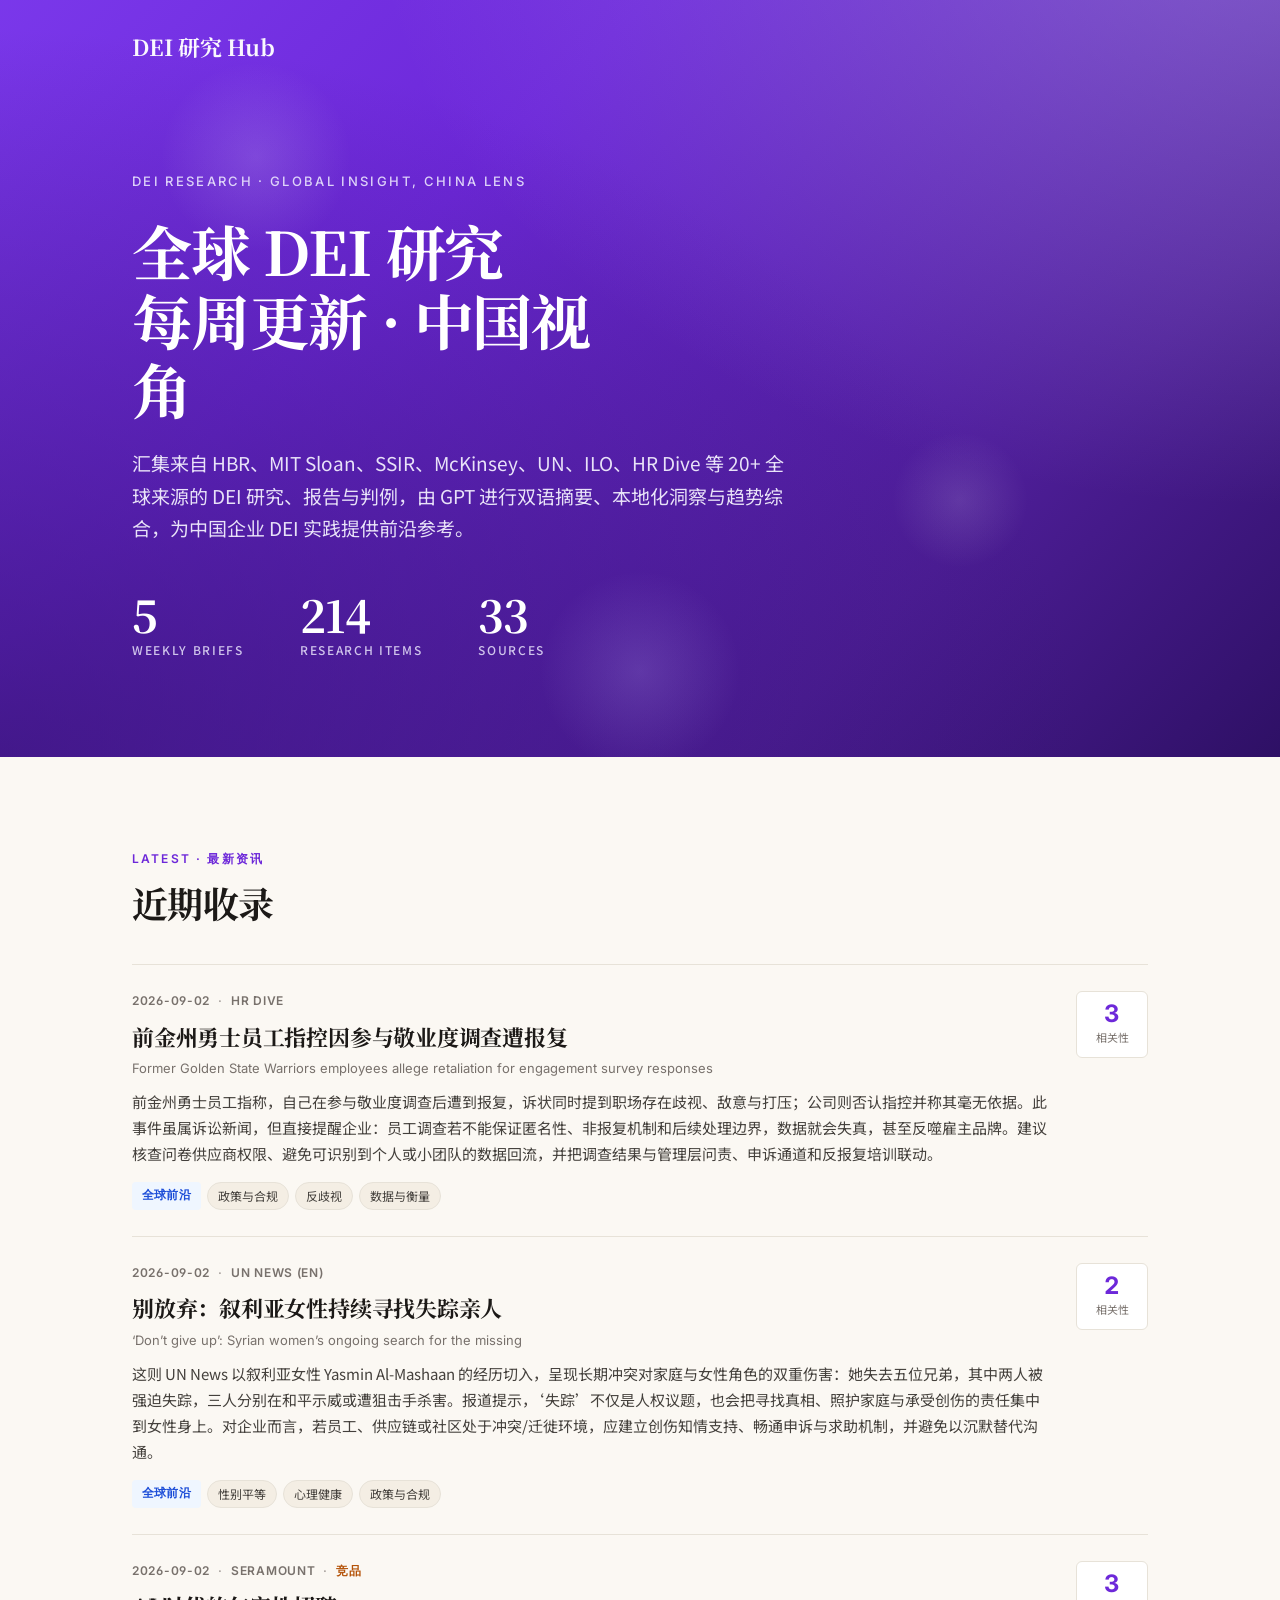
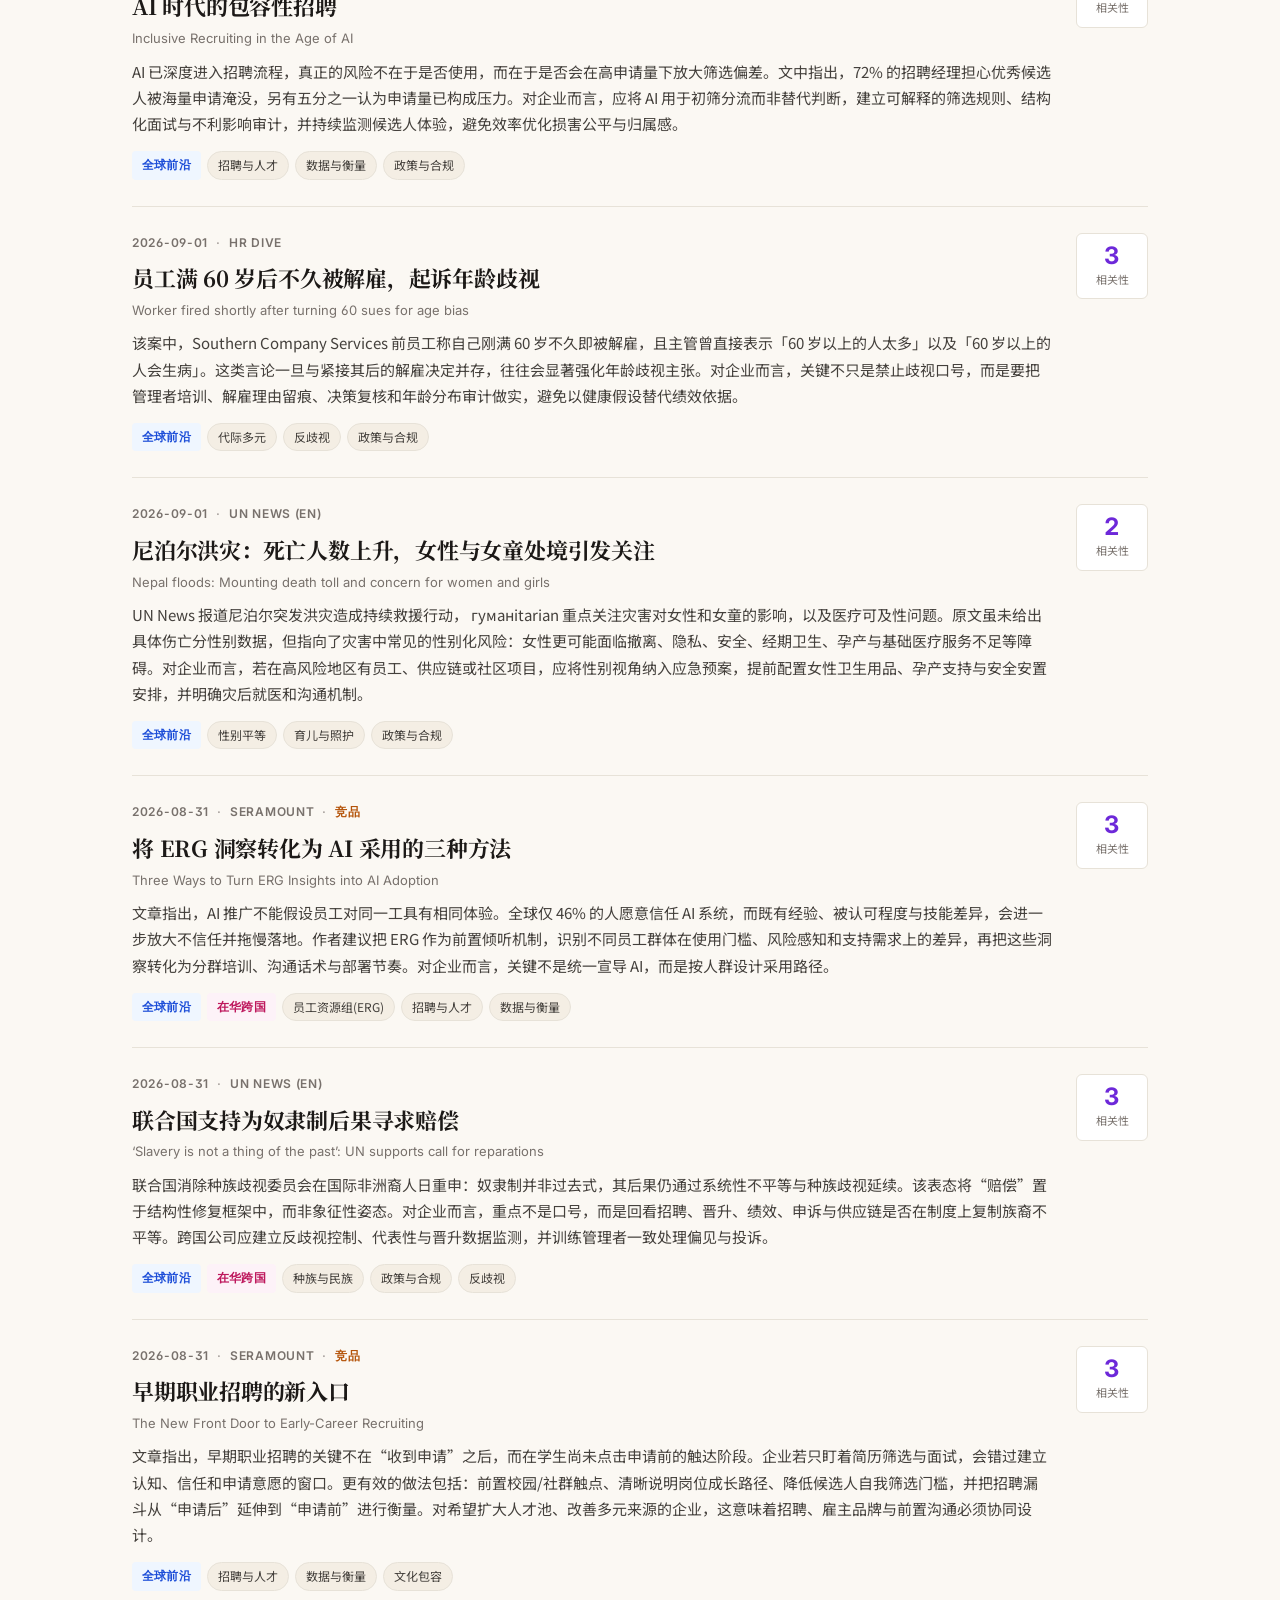
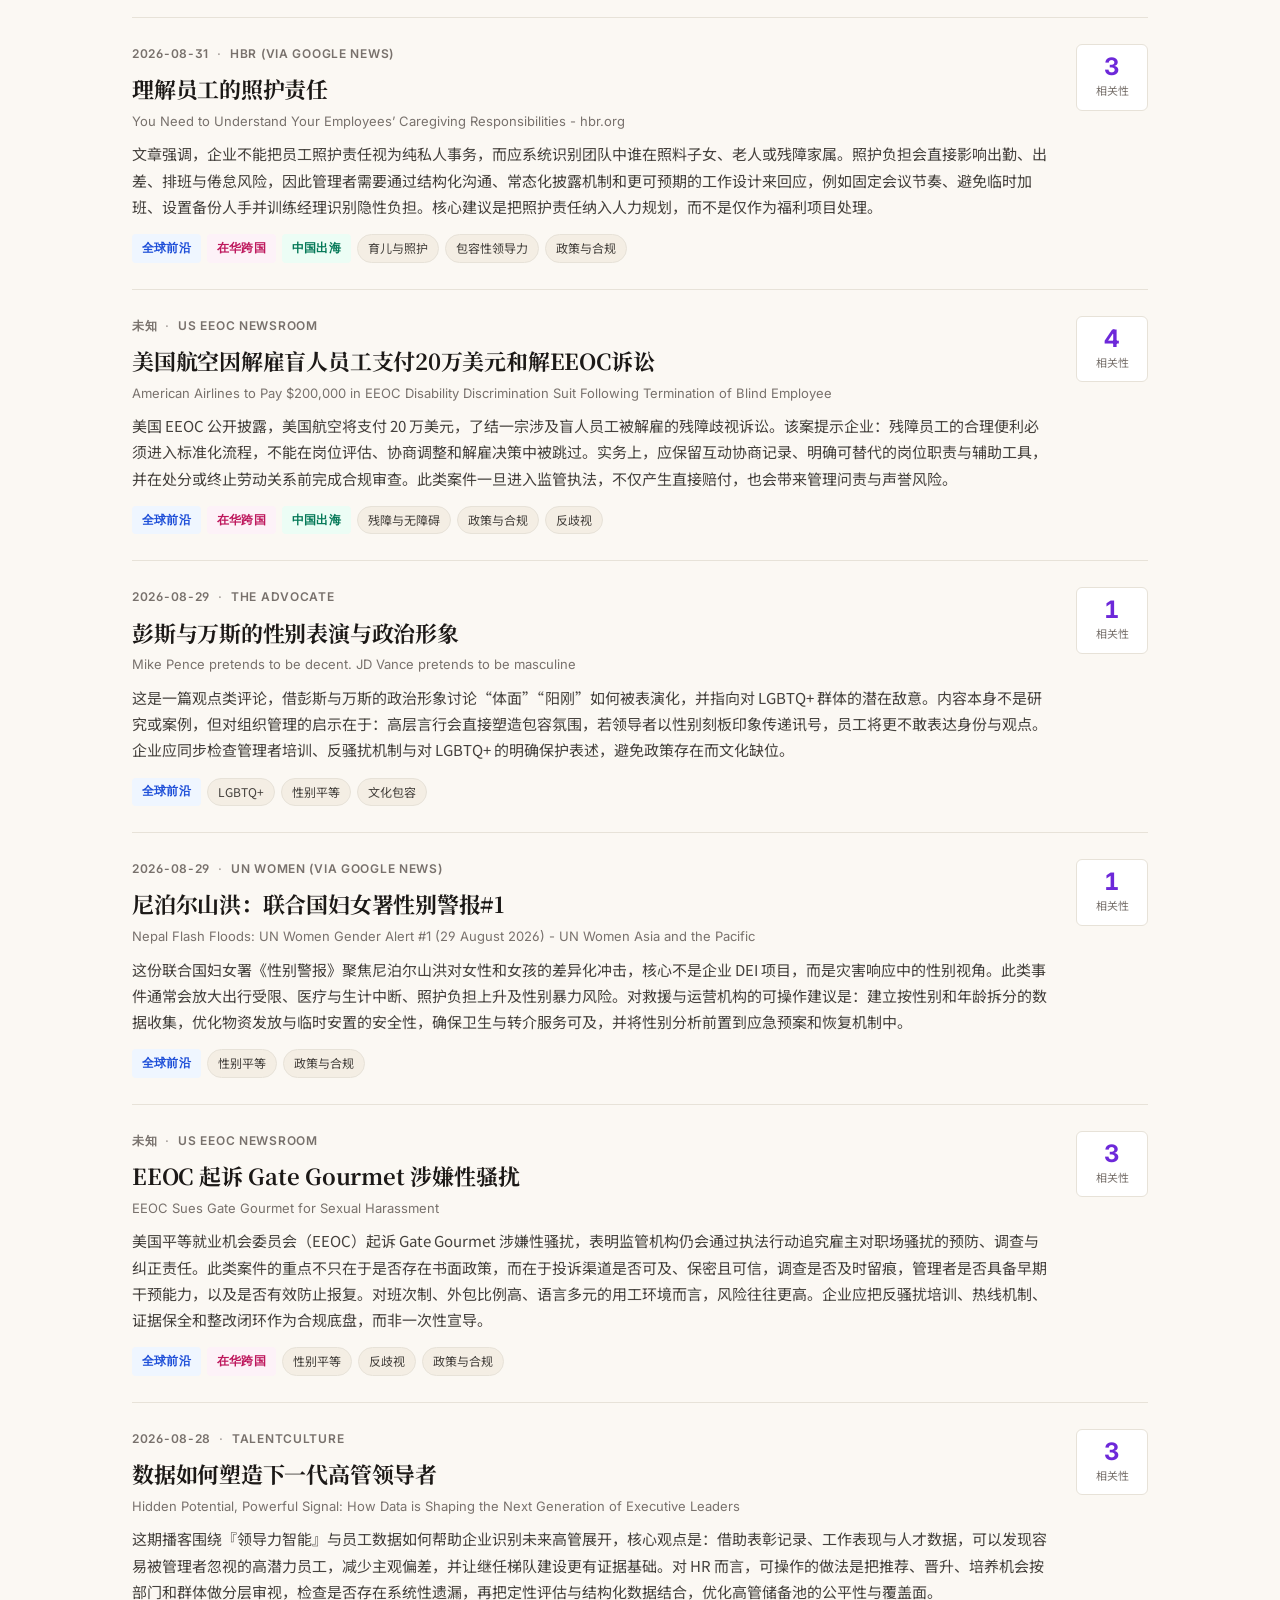
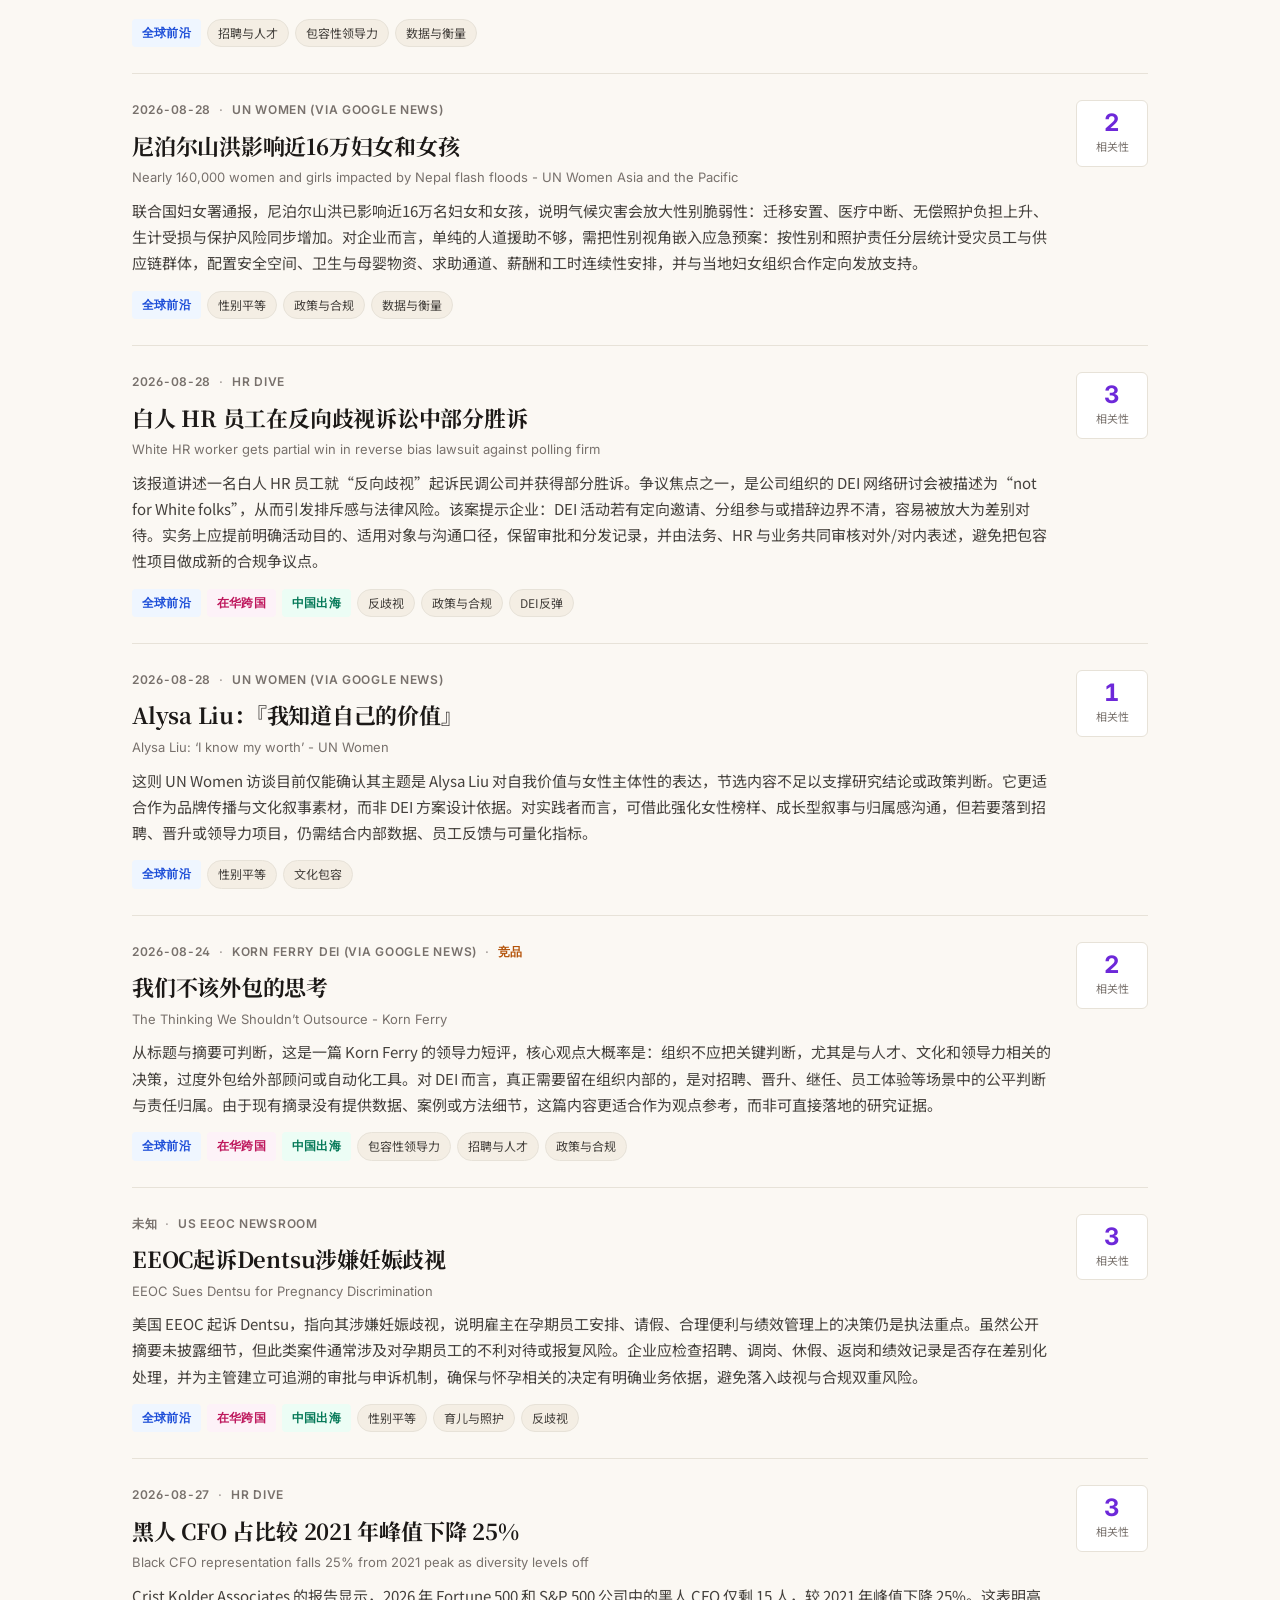
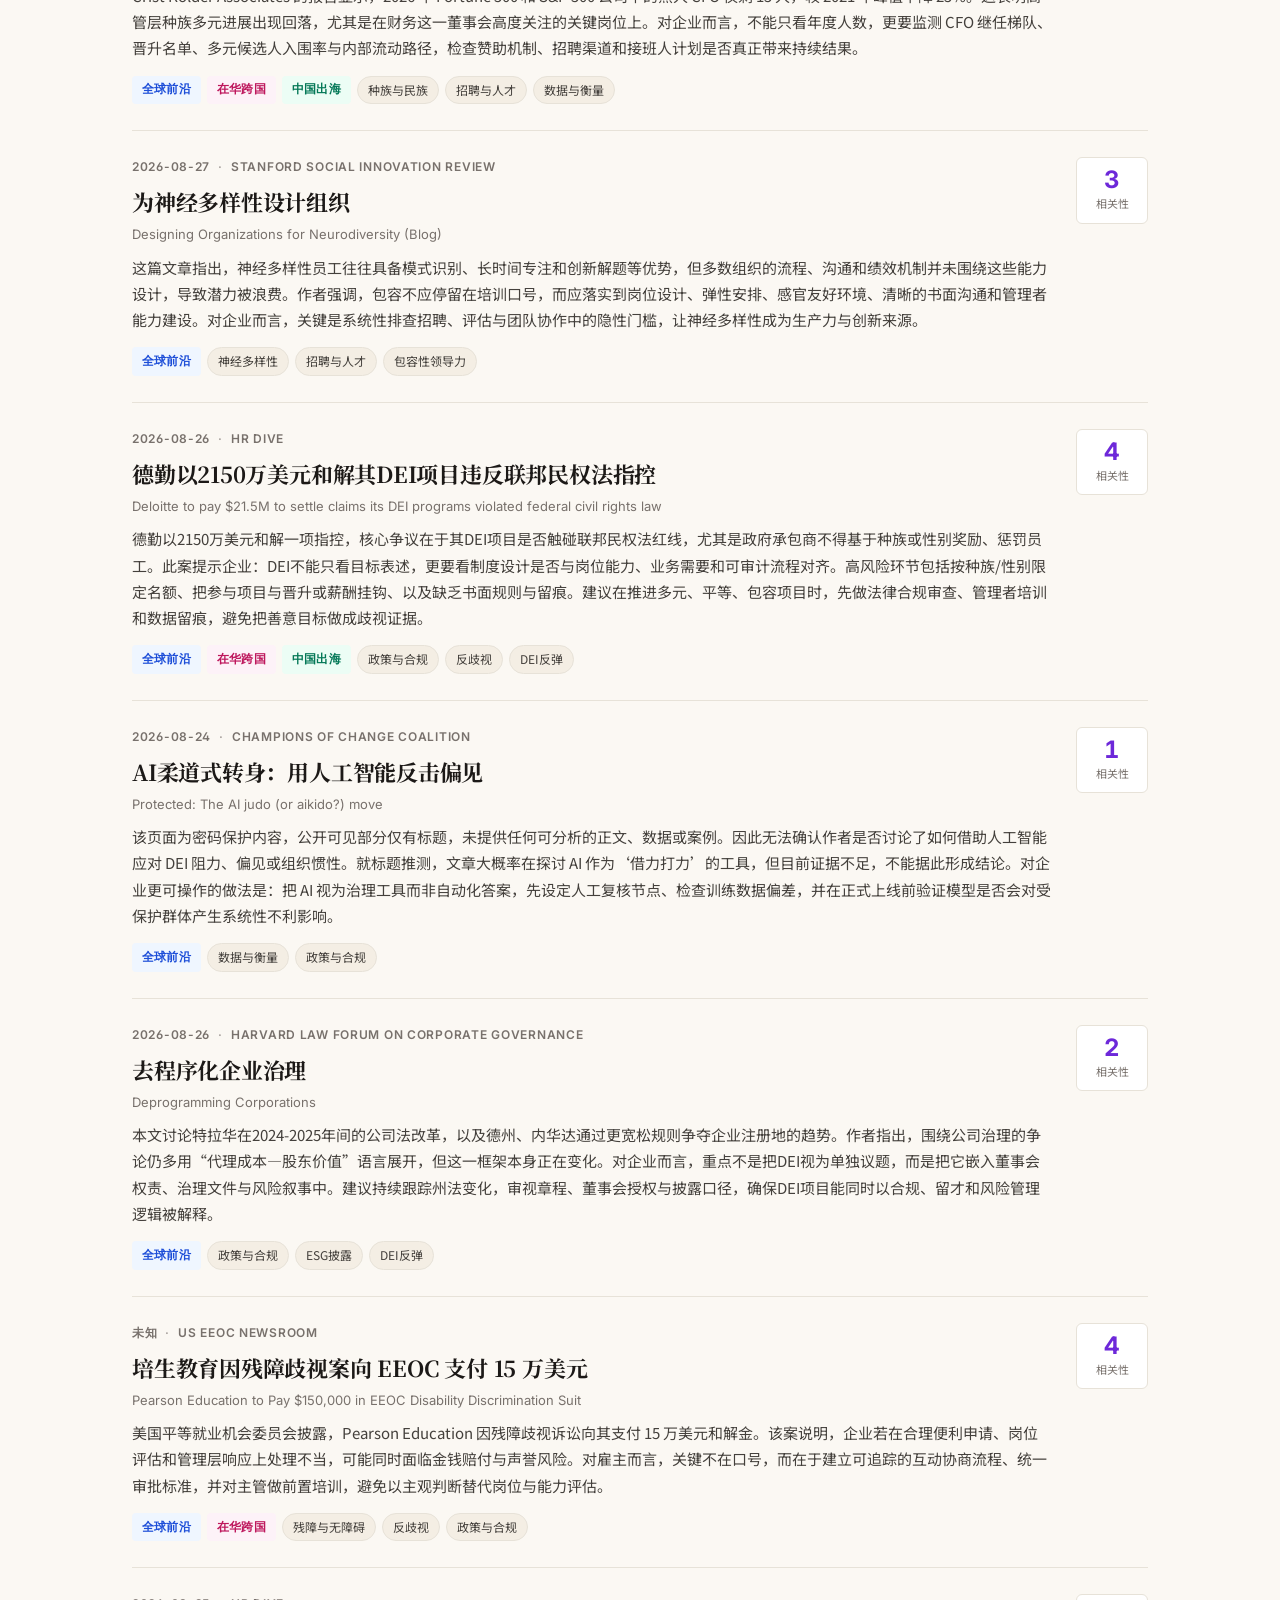
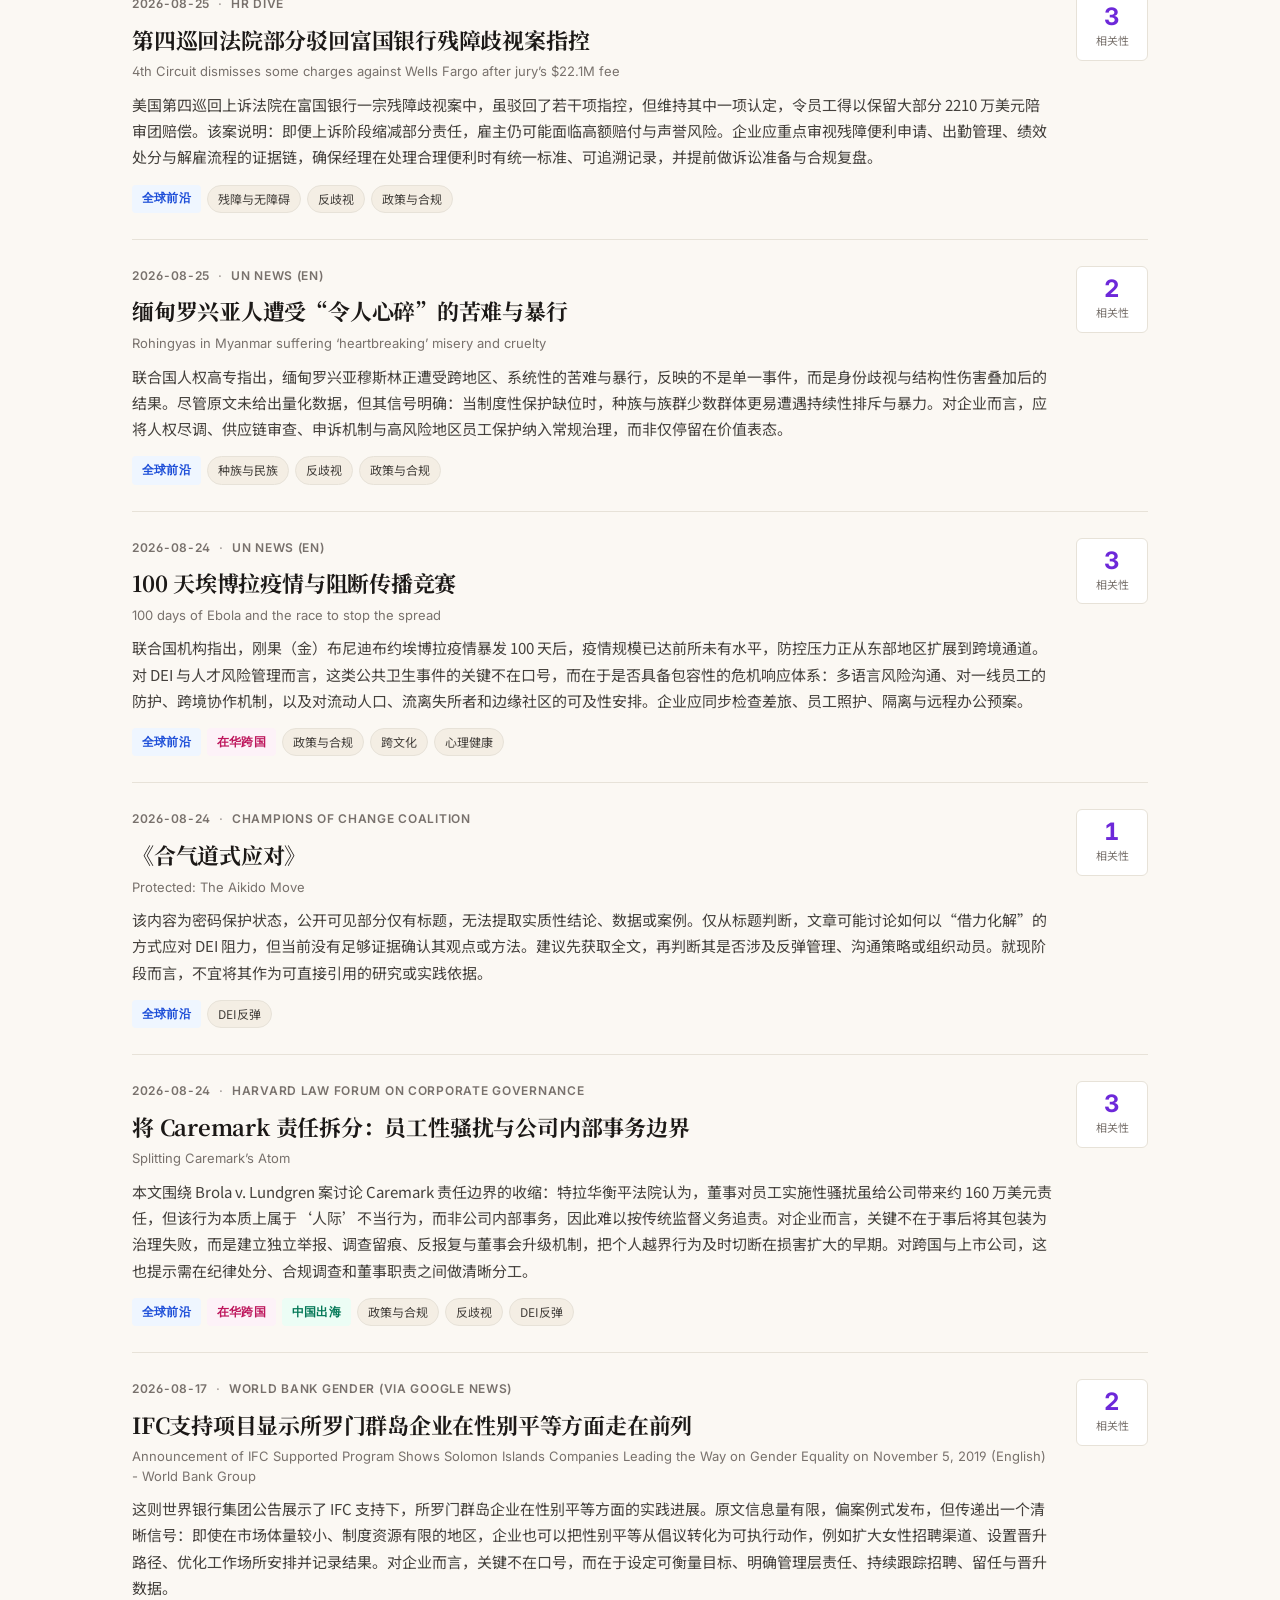
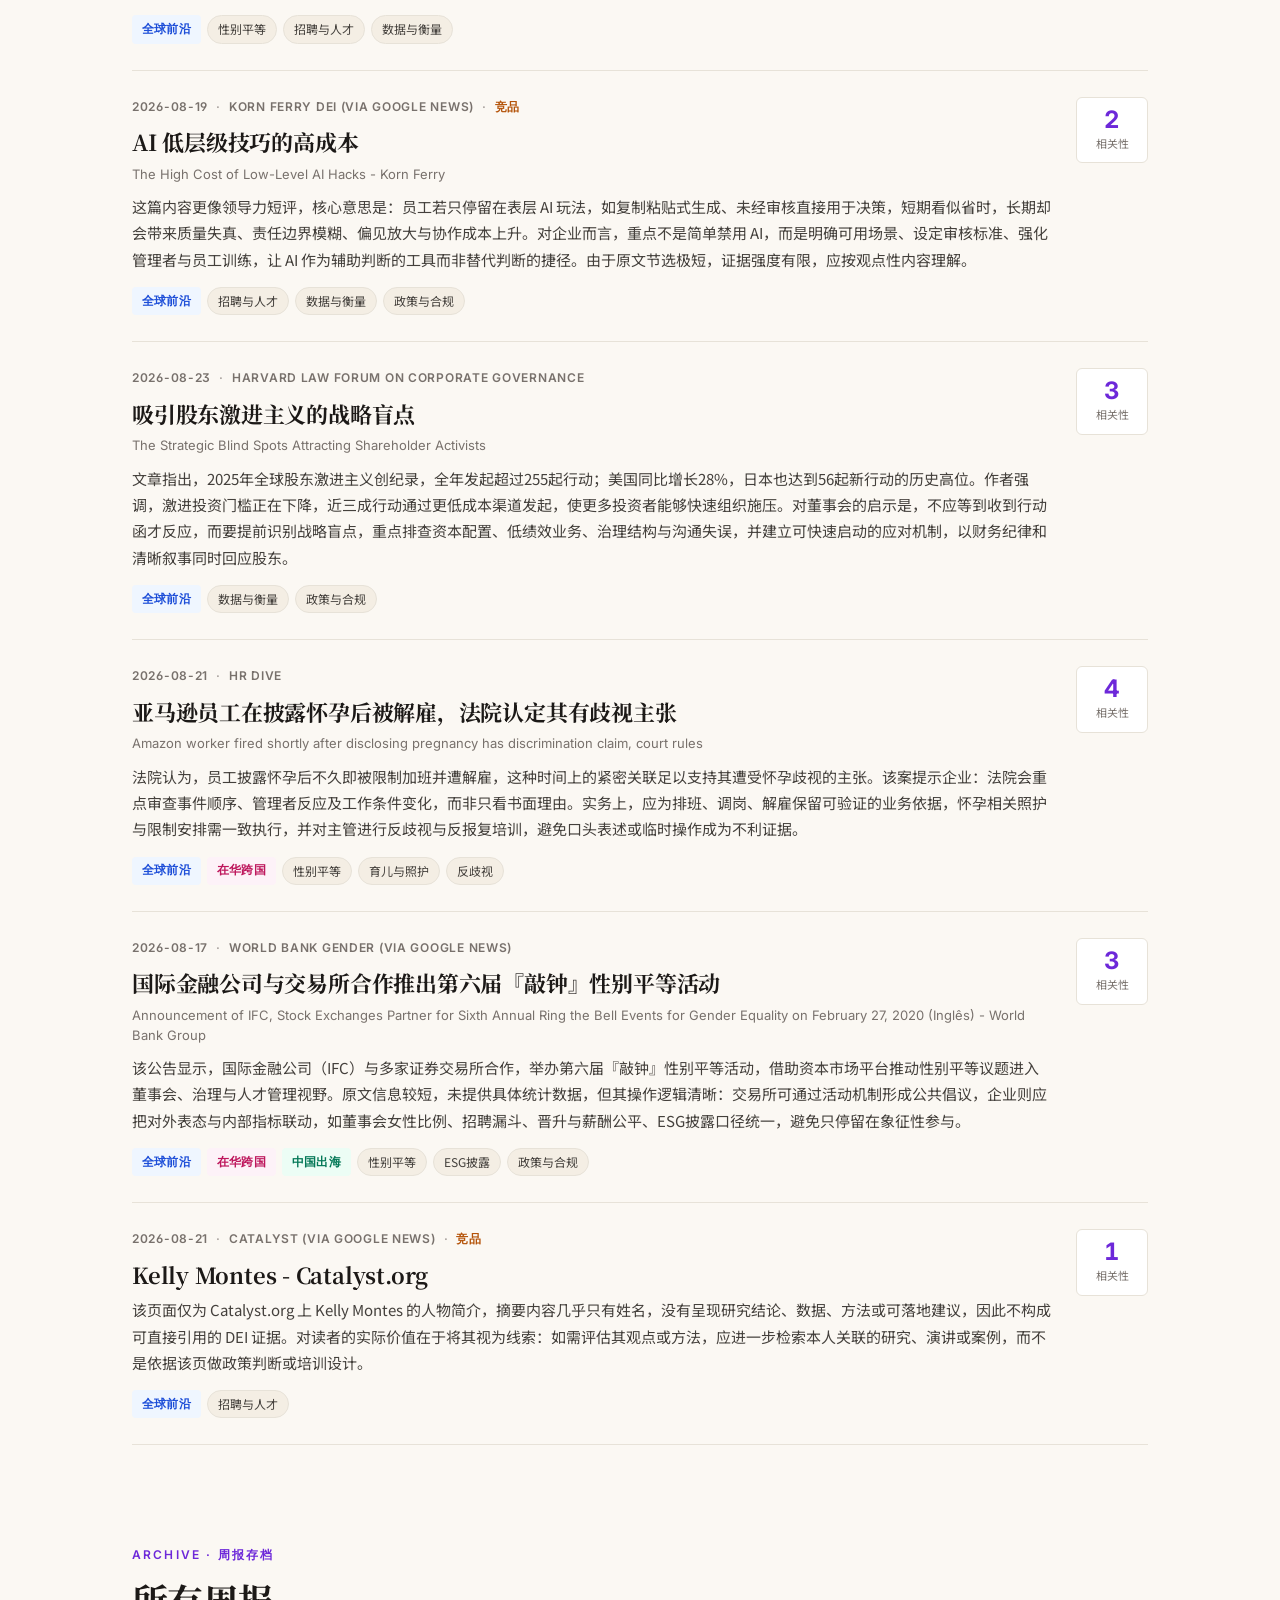
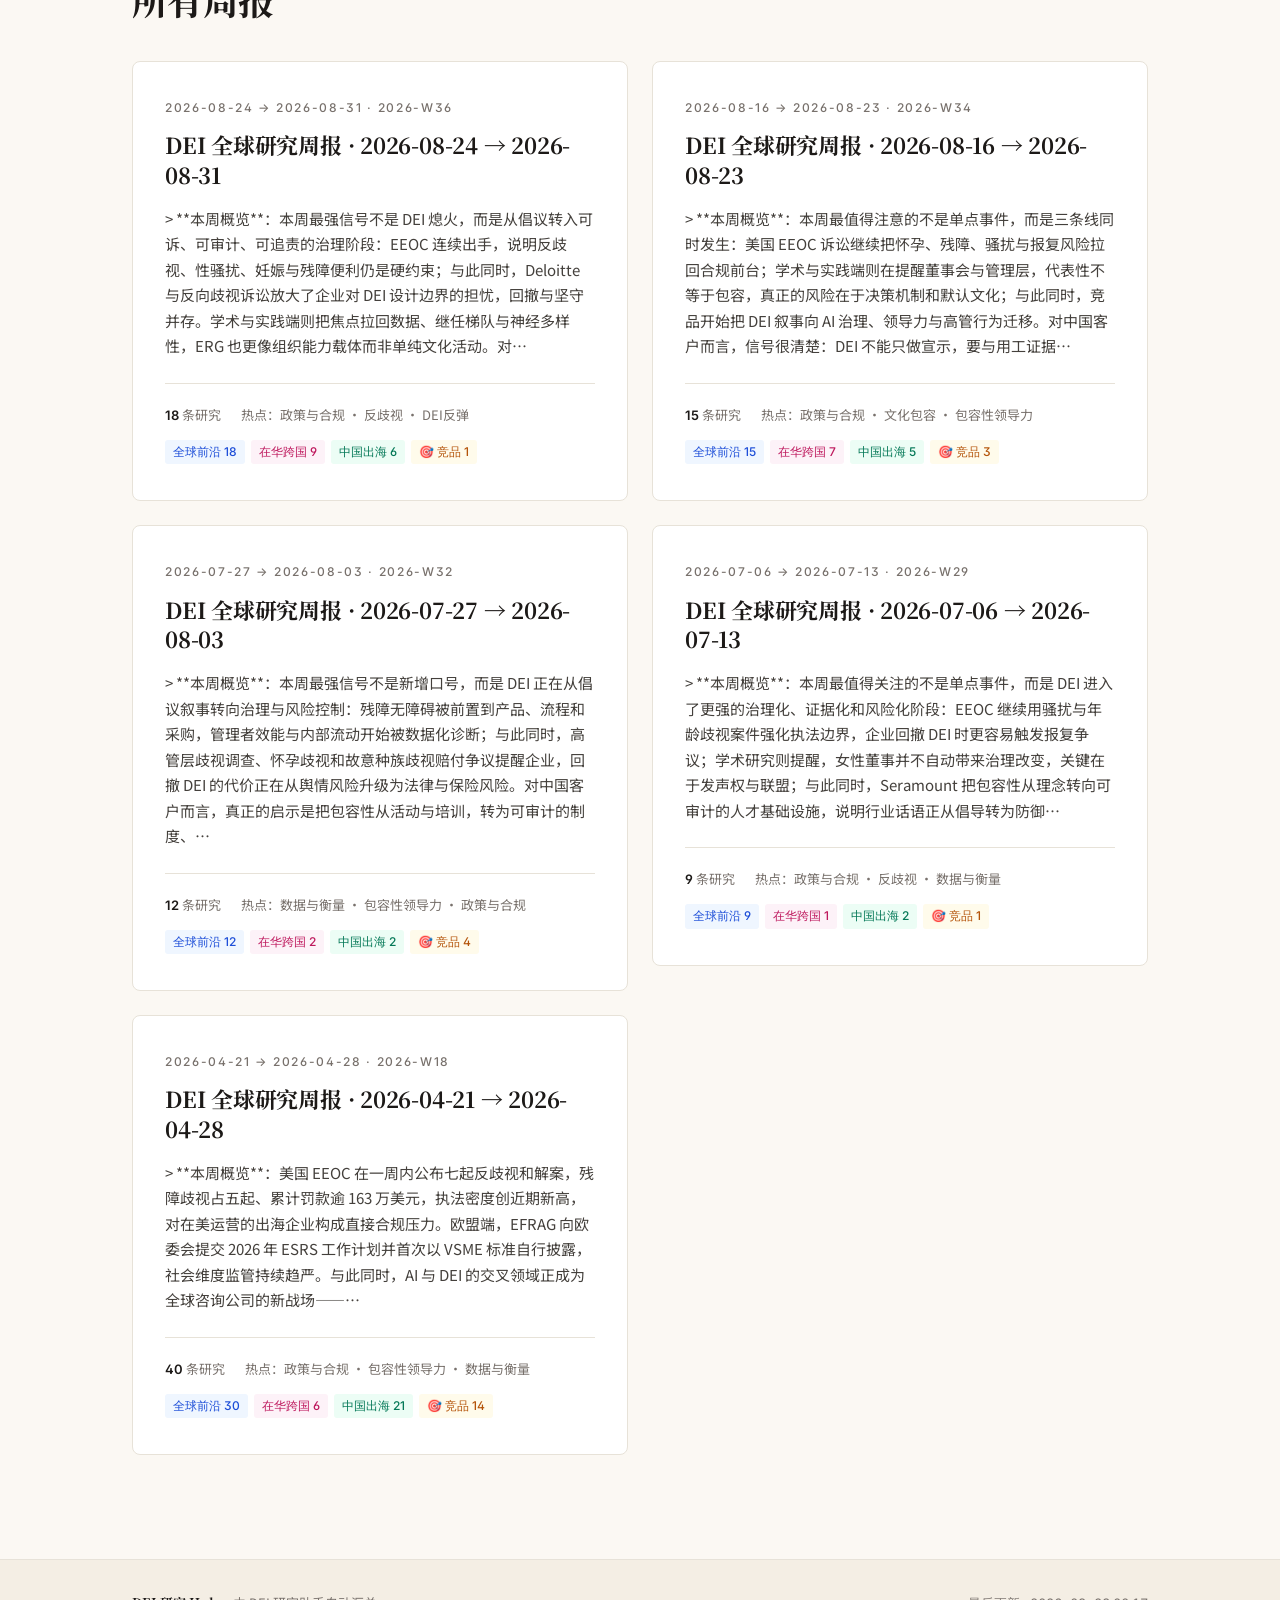
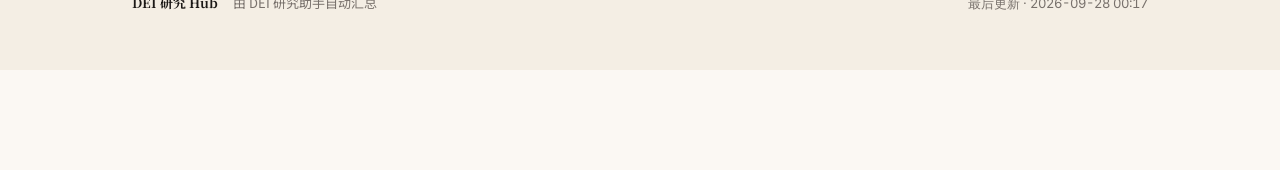
==== reports/site/index.html @ f09c3d6c "chore(reports): weekly run 2026-09-28" ====
<!DOCTYPE html>
<html lang="zh-CN">
<head>
    <meta charset="UTF-8">
    <meta name="viewport" content="width=device-width, initial-scale=1.0">
    <meta name="generator" content="DEI Research Assistant">
    <meta name="description" content="全球 DEI 研究持续追踪 · 面向中国企业的本地化洞察">
    <title>DEI 研究 Hub · 全球 DEI 研究持续追踪</title>

    <link rel="preconnect" href="https://fonts.googleapis.com">
    <link rel="preconnect" href="https://fonts.gstatic.com" crossorigin>
    <link href="https://fonts.googleapis.com/css2?family=Inter:wght@400;500;600;700&family=Noto+Sans+SC:wght@400;500;700&family=Noto+Serif+SC:wght@500;700;900&display=swap" rel="stylesheet">

    <link rel="stylesheet" href="assets/style.css">
</head>
<body>
    
<div class="hero">
    <header class="site-header on-hero">
        <div class="container">
            <div class="row">
                <a class="brand" href="index.html">DEI 研究 Hub</a>
            </div>
        </div>
    </header>

    <div class="hero-inner">
        <div class="container">
            <p class="eyebrow">DEI Research · Global Insight, China Lens</p>
            <h1>全球 DEI 研究<br>每周更新 · 中国视角</h1>
            <p class="lead">
                汇集来自 HBR、MIT Sloan、SSIR、McKinsey、UN、ILO、HR Dive
                等 20+ 全球来源的 DEI 研究、报告与判例，由 GPT
                进行双语摘要、本地化洞察与趋势综合，为中国企业 DEI 实践提供前沿参考。
            </p>
            <div class="stats">
                <div class="stat">
                    <span class="stat-value">5</span>
                    <span class="stat-label">Weekly Briefs</span>
                </div>
                <div class="stat">
                    <span class="stat-value">214</span>
                    <span class="stat-label">Research Items</span>
                </div>
                <div class="stat">
                    <span class="stat-value">33</span>
                    <span class="stat-label">Sources</span>
                </div>
            </div>
        </div>
    </div>
</div>

<section class="section latest-section">
    <div class="container">
        <div class="section-head">
            <p class="section-eyebrow">Latest · 最新资讯</p>
            <h2 class="section-title">近期收录</h2>
        </div>

        
        <div class="latest-list">
        
            <article class="latest-item">
                <div class="latest-main">
                    <div class="latest-meta">
                        <span>2026-09-02</span>
                        <span>HR Dive</span>
                        
                    </div>
                    <h3><a href="https://www.hrdive.com/news/golden-state-warriors-employees-allege-retaliation-for-engagement-surveys/829425/" target="_blank" rel="noopener">前金州勇士员工指控因参与敬业度调查遭报复</a></h3>
                    <p class="latest-original">Former Golden State Warriors employees allege retaliation for engagement survey responses</p>
                    <p class="latest-summary">前金州勇士员工指称，自己在参与敬业度调查后遭到报复，诉状同时提到职场存在歧视、敌意与打压；公司则否认指控并称其毫无依据。此事件虽属诉讼新闻，但直接提醒企业：员工调查若不能保证匿名性、非报复机制和后续处理边界，数据就会失真，甚至反噬雇主品牌。建议核查问卷供应商权限、避免可识别到个人或小团队的数据回流，并把调查结果与管理层问责、申诉通道和反报复培训联动。</p>
                    <div class="latest-tags">
                        
                        <span class="badge pillar pillar-global">全球前沿</span>
                        
                        
                        <span class="tag">政策与合规</span>
                        
                        <span class="tag">反歧视</span>
                        
                        <span class="tag">数据与衡量</span>
                        
                    </div>
                </div>
                <div class="latest-score">
                    <span class="num">3</span>
                    <span>相关性</span>
                </div>
            </article>
        
            <article class="latest-item">
                <div class="latest-main">
                    <div class="latest-meta">
                        <span>2026-09-02</span>
                        <span>UN News (en)</span>
                        
                    </div>
                    <h3><a href="https://news.un.org/feed/view/en/story/2026/09/1168264" target="_blank" rel="noopener">别放弃：叙利亚女性持续寻找失踪亲人</a></h3>
                    <p class="latest-original">‘Don’t give up’: Syrian women’s ongoing search for the missing</p>
                    <p class="latest-summary">这则 UN News 以叙利亚女性 Yasmin Al-Mashaan 的经历切入，呈现长期冲突对家庭与女性角色的双重伤害：她失去五位兄弟，其中两人被强迫失踪，三人分别在和平示威或遭狙击手杀害。报道提示，‘失踪’不仅是人权议题，也会把寻找真相、照护家庭与承受创伤的责任集中到女性身上。对企业而言，若员工、供应链或社区处于冲突/迁徙环境，应建立创伤知情支持、畅通申诉与求助机制，并避免以沉默替代沟通。</p>
                    <div class="latest-tags">
                        
                        <span class="badge pillar pillar-global">全球前沿</span>
                        
                        
                        <span class="tag">性别平等</span>
                        
                        <span class="tag">心理健康</span>
                        
                        <span class="tag">政策与合规</span>
                        
                    </div>
                </div>
                <div class="latest-score">
                    <span class="num">2</span>
                    <span>相关性</span>
                </div>
            </article>
        
            <article class="latest-item">
                <div class="latest-main">
                    <div class="latest-meta">
                        <span>2026-09-02</span>
                        <span>Seramount</span>
                        <span class="latest-comp">竞品</span>
                    </div>
                    <h3><a href="https://seramount.com/articles/inclusive-recruiting-in-the-age-of-ai/" target="_blank" rel="noopener">AI 时代的包容性招聘</a></h3>
                    <p class="latest-original">Inclusive Recruiting in the Age of AI</p>
                    <p class="latest-summary">AI 已深度进入招聘流程，真正的风险不在于是否使用，而在于是否会在高申请量下放大筛选偏差。文中指出，72% 的招聘经理担心优秀候选人被海量申请淹没，另有五分之一认为申请量已构成压力。对企业而言，应将 AI 用于初筛分流而非替代判断，建立可解释的筛选规则、结构化面试与不利影响审计，并持续监测候选人体验，避免效率优化损害公平与归属感。</p>
                    <div class="latest-tags">
                        
                        <span class="badge pillar pillar-global">全球前沿</span>
                        
                        
                        <span class="tag">招聘与人才</span>
                        
                        <span class="tag">数据与衡量</span>
                        
                        <span class="tag">政策与合规</span>
                        
                    </div>
                </div>
                <div class="latest-score">
                    <span class="num">3</span>
                    <span>相关性</span>
                </div>
            </article>
        
            <article class="latest-item">
                <div class="latest-main">
                    <div class="latest-meta">
                        <span>2026-09-01</span>
                        <span>HR Dive</span>
                        
                    </div>
                    <h3><a href="https://www.hrdive.com/news/worker-fired-shortly-after-turning-60-sues-for-age-bias/829332/" target="_blank" rel="noopener">员工满 60 岁后不久被解雇，起诉年龄歧视</a></h3>
                    <p class="latest-original">Worker fired shortly after turning 60 sues for age bias</p>
                    <p class="latest-summary">该案中，Southern Company Services 前员工称自己刚满 60 岁不久即被解雇，且主管曾直接表示「60 岁以上的人太多」以及「60 岁以上的人会生病」。这类言论一旦与紧接其后的解雇决定并存，往往会显著强化年龄歧视主张。对企业而言，关键不只是禁止歧视口号，而是要把管理者培训、解雇理由留痕、决策复核和年龄分布审计做实，避免以健康假设替代绩效依据。</p>
                    <div class="latest-tags">
                        
                        <span class="badge pillar pillar-global">全球前沿</span>
                        
                        
                        <span class="tag">代际多元</span>
                        
                        <span class="tag">反歧视</span>
                        
                        <span class="tag">政策与合规</span>
                        
                    </div>
                </div>
                <div class="latest-score">
                    <span class="num">3</span>
                    <span>相关性</span>
                </div>
            </article>
        
            <article class="latest-item">
                <div class="latest-main">
                    <div class="latest-meta">
                        <span>2026-09-01</span>
                        <span>UN News (en)</span>
                        
                    </div>
                    <h3><a href="https://news.un.org/feed/view/en/story/2026/09/1168234" target="_blank" rel="noopener">尼泊尔洪灾：死亡人数上升，女性与女童处境引发关注</a></h3>
                    <p class="latest-original">Nepal floods: Mounting death toll and concern for women and girls</p>
                    <p class="latest-summary">UN News 报道尼泊尔突发洪灾造成持续救援行动， гуманitarian 重点关注灾害对女性和女童的影响，以及医疗可及性问题。原文虽未给出具体伤亡分性别数据，但指向了灾害中常见的性别化风险：女性更可能面临撤离、隐私、安全、经期卫生、孕产与基础医疗服务不足等障碍。对企业而言，若在高风险地区有员工、供应链或社区项目，应将性别视角纳入应急预案，提前配置女性卫生用品、孕产支持与安全安置安排，并明确灾后就医和沟通机制。</p>
                    <div class="latest-tags">
                        
                        <span class="badge pillar pillar-global">全球前沿</span>
                        
                        
                        <span class="tag">性别平等</span>
                        
                        <span class="tag">育儿与照护</span>
                        
                        <span class="tag">政策与合规</span>
                        
                    </div>
                </div>
                <div class="latest-score">
                    <span class="num">2</span>
                    <span>相关性</span>
                </div>
            </article>
        
            <article class="latest-item">
                <div class="latest-main">
                    <div class="latest-meta">
                        <span>2026-08-31</span>
                        <span>Seramount</span>
                        <span class="latest-comp">竞品</span>
                    </div>
                    <h3><a href="https://seramount.com/articles/three-ways-to-turn-erg-insights-into-ai-adoption/" target="_blank" rel="noopener">将 ERG 洞察转化为 AI 采用的三种方法</a></h3>
                    <p class="latest-original">Three Ways to Turn ERG Insights into AI Adoption</p>
                    <p class="latest-summary">文章指出，AI 推广不能假设员工对同一工具有相同体验。全球仅 46% 的人愿意信任 AI 系统，而既有经验、被认可程度与技能差异，会进一步放大不信任并拖慢落地。作者建议把 ERG 作为前置倾听机制，识别不同员工群体在使用门槛、风险感知和支持需求上的差异，再把这些洞察转化为分群培训、沟通话术与部署节奏。对企业而言，关键不是统一宣导 AI，而是按人群设计采用路径。</p>
                    <div class="latest-tags">
                        
                        <span class="badge pillar pillar-global">全球前沿</span>
                        
                        <span class="badge pillar pillar-mnc_china">在华跨国</span>
                        
                        
                        <span class="tag">员工资源组(ERG)</span>
                        
                        <span class="tag">招聘与人才</span>
                        
                        <span class="tag">数据与衡量</span>
                        
                    </div>
                </div>
                <div class="latest-score">
                    <span class="num">3</span>
                    <span>相关性</span>
                </div>
            </article>
        
            <article class="latest-item">
                <div class="latest-main">
                    <div class="latest-meta">
                        <span>2026-08-31</span>
                        <span>UN News (en)</span>
                        
                    </div>
                    <h3><a href="https://news.un.org/feed/view/en/story/2026/08/1168232" target="_blank" rel="noopener">联合国支持为奴隶制后果寻求赔偿</a></h3>
                    <p class="latest-original">‘Slavery is not a thing of the past’: UN supports call for reparations</p>
                    <p class="latest-summary">联合国消除种族歧视委员会在国际非洲裔人日重申：奴隶制并非过去式，其后果仍通过系统性不平等与种族歧视延续。该表态将“赔偿”置于结构性修复框架中，而非象征性姿态。对企业而言，重点不是口号，而是回看招聘、晋升、绩效、申诉与供应链是否在制度上复制族裔不平等。跨国公司应建立反歧视控制、代表性与晋升数据监测，并训练管理者一致处理偏见与投诉。</p>
                    <div class="latest-tags">
                        
                        <span class="badge pillar pillar-global">全球前沿</span>
                        
                        <span class="badge pillar pillar-mnc_china">在华跨国</span>
                        
                        
                        <span class="tag">种族与民族</span>
                        
                        <span class="tag">政策与合规</span>
                        
                        <span class="tag">反歧视</span>
                        
                    </div>
                </div>
                <div class="latest-score">
                    <span class="num">3</span>
                    <span>相关性</span>
                </div>
            </article>
        
            <article class="latest-item">
                <div class="latest-main">
                    <div class="latest-meta">
                        <span>2026-08-31</span>
                        <span>Seramount</span>
                        <span class="latest-comp">竞品</span>
                    </div>
                    <h3><a href="https://seramount.com/articles/the-new-front-door-to-early-career-recruiting/" target="_blank" rel="noopener">早期职业招聘的新入口</a></h3>
                    <p class="latest-original">The New Front Door to Early-Career Recruiting</p>
                    <p class="latest-summary">文章指出，早期职业招聘的关键不在“收到申请”之后，而在学生尚未点击申请前的触达阶段。企业若只盯着简历筛选与面试，会错过建立认知、信任和申请意愿的窗口。更有效的做法包括：前置校园/社群触点、清晰说明岗位成长路径、降低候选人自我筛选门槛，并把招聘漏斗从“申请后”延伸到“申请前”进行衡量。对希望扩大人才池、改善多元来源的企业，这意味着招聘、雇主品牌与前置沟通必须协同设计。</p>
                    <div class="latest-tags">
                        
                        <span class="badge pillar pillar-global">全球前沿</span>
                        
                        
                        <span class="tag">招聘与人才</span>
                        
                        <span class="tag">数据与衡量</span>
                        
                        <span class="tag">文化包容</span>
                        
                    </div>
                </div>
                <div class="latest-score">
                    <span class="num">3</span>
                    <span>相关性</span>
                </div>
            </article>
        
            <article class="latest-item">
                <div class="latest-main">
                    <div class="latest-meta">
                        <span>2026-08-31</span>
                        <span>HBR (via Google News)</span>
                        
                    </div>
                    <h3><a href="https://hbr.org/2026/08/you-need-to-understand-your-employees-caregiving-responsibilities" target="_blank" rel="noopener">理解员工的照护责任</a></h3>
                    <p class="latest-original">You Need to Understand Your Employees’ Caregiving Responsibilities - hbr.org</p>
                    <p class="latest-summary">文章强调，企业不能把员工照护责任视为纯私人事务，而应系统识别团队中谁在照料子女、老人或残障家属。照护负担会直接影响出勤、出差、排班与倦怠风险，因此管理者需要通过结构化沟通、常态化披露机制和更可预期的工作设计来回应，例如固定会议节奏、避免临时加班、设置备份人手并训练经理识别隐性负担。核心建议是把照护责任纳入人力规划，而不是仅作为福利项目处理。</p>
                    <div class="latest-tags">
                        
                        <span class="badge pillar pillar-global">全球前沿</span>
                        
                        <span class="badge pillar pillar-mnc_china">在华跨国</span>
                        
                        <span class="badge pillar pillar-china_going_global">中国出海</span>
                        
                        
                        <span class="tag">育儿与照护</span>
                        
                        <span class="tag">包容性领导力</span>
                        
                        <span class="tag">政策与合规</span>
                        
                    </div>
                </div>
                <div class="latest-score">
                    <span class="num">3</span>
                    <span>相关性</span>
                </div>
            </article>
        
            <article class="latest-item">
                <div class="latest-main">
                    <div class="latest-meta">
                        <span>未知</span>
                        <span>US EEOC Newsroom</span>
                        
                    </div>
                    <h3><a href="https://www.eeoc.gov/newsroom/american-airlines-pay-200000-eeoc-disability-discrimination-suit-following-termination" target="_blank" rel="noopener">美国航空因解雇盲人员工支付20万美元和解EEOC诉讼</a></h3>
                    <p class="latest-original">American Airlines to Pay $200,000 in EEOC Disability Discrimination Suit Following Termination of Blind Employee</p>
                    <p class="latest-summary">美国 EEOC 公开披露，美国航空将支付 20 万美元，了结一宗涉及盲人员工被解雇的残障歧视诉讼。该案提示企业：残障员工的合理便利必须进入标准化流程，不能在岗位评估、协商调整和解雇决策中被跳过。实务上，应保留互动协商记录、明确可替代的岗位职责与辅助工具，并在处分或终止劳动关系前完成合规审查。此类案件一旦进入监管执法，不仅产生直接赔付，也会带来管理问责与声誉风险。</p>
                    <div class="latest-tags">
                        
                        <span class="badge pillar pillar-global">全球前沿</span>
                        
                        <span class="badge pillar pillar-mnc_china">在华跨国</span>
                        
                        <span class="badge pillar pillar-china_going_global">中国出海</span>
                        
                        
                        <span class="tag">残障与无障碍</span>
                        
                        <span class="tag">政策与合规</span>
                        
                        <span class="tag">反歧视</span>
                        
                    </div>
                </div>
                <div class="latest-score">
                    <span class="num">4</span>
                    <span>相关性</span>
                </div>
            </article>
        
            <article class="latest-item">
                <div class="latest-main">
                    <div class="latest-meta">
                        <span>2026-08-29</span>
                        <span>The Advocate</span>
                        
                    </div>
                    <h3><a href="https://www.advocate.com/opinion/mike-pence-jd-vance-beards" target="_blank" rel="noopener">彭斯与万斯的性别表演与政治形象</a></h3>
                    <p class="latest-original">Mike Pence pretends to be decent. JD Vance pretends to be masculine</p>
                    <p class="latest-summary">这是一篇观点类评论，借彭斯与万斯的政治形象讨论“体面”“阳刚”如何被表演化，并指向对 LGBTQ+ 群体的潜在敌意。内容本身不是研究或案例，但对组织管理的启示在于：高层言行会直接塑造包容氛围，若领导者以性别刻板印象传递讯号，员工将更不敢表达身份与观点。企业应同步检查管理者培训、反骚扰机制与对 LGBTQ+ 的明确保护表述，避免政策存在而文化缺位。</p>
                    <div class="latest-tags">
                        
                        <span class="badge pillar pillar-global">全球前沿</span>
                        
                        
                        <span class="tag">LGBTQ+</span>
                        
                        <span class="tag">性别平等</span>
                        
                        <span class="tag">文化包容</span>
                        
                    </div>
                </div>
                <div class="latest-score">
                    <span class="num">1</span>
                    <span>相关性</span>
                </div>
            </article>
        
            <article class="latest-item">
                <div class="latest-main">
                    <div class="latest-meta">
                        <span>2026-08-29</span>
                        <span>UN Women (via Google News)</span>
                        
                    </div>
                    <h3><a href="https://asiapacific.unwomen.org/en/digital-library/publications/2026/08/nepal-flash-floods-un-women-gender-alert-1" target="_blank" rel="noopener">尼泊尔山洪：联合国妇女署性别警报#1</a></h3>
                    <p class="latest-original">Nepal Flash Floods: UN Women Gender Alert #1 (29 August 2026) - UN Women Asia and the Pacific</p>
                    <p class="latest-summary">这份联合国妇女署《性别警报》聚焦尼泊尔山洪对女性和女孩的差异化冲击，核心不是企业 DEI 项目，而是灾害响应中的性别视角。此类事件通常会放大出行受限、医疗与生计中断、照护负担上升及性别暴力风险。对救援与运营机构的可操作建议是：建立按性别和年龄拆分的数据收集，优化物资发放与临时安置的安全性，确保卫生与转介服务可及，并将性别分析前置到应急预案和恢复机制中。</p>
                    <div class="latest-tags">
                        
                        <span class="badge pillar pillar-global">全球前沿</span>
                        
                        
                        <span class="tag">性别平等</span>
                        
                        <span class="tag">政策与合规</span>
                        
                    </div>
                </div>
                <div class="latest-score">
                    <span class="num">1</span>
                    <span>相关性</span>
                </div>
            </article>
        
            <article class="latest-item">
                <div class="latest-main">
                    <div class="latest-meta">
                        <span>未知</span>
                        <span>US EEOC Newsroom</span>
                        
                    </div>
                    <h3><a href="https://www.eeoc.gov/newsroom/eeoc-sues-gate-gourmet-sexual-harassment" target="_blank" rel="noopener">EEOC 起诉 Gate Gourmet 涉嫌性骚扰</a></h3>
                    <p class="latest-original">EEOC Sues Gate Gourmet for Sexual Harassment</p>
                    <p class="latest-summary">美国平等就业机会委员会（EEOC）起诉 Gate Gourmet 涉嫌性骚扰，表明监管机构仍会通过执法行动追究雇主对职场骚扰的预防、调查与纠正责任。此类案件的重点不只在于是否存在书面政策，而在于投诉渠道是否可及、保密且可信，调查是否及时留痕，管理者是否具备早期干预能力，以及是否有效防止报复。对班次制、外包比例高、语言多元的用工环境而言，风险往往更高。企业应把反骚扰培训、热线机制、证据保全和整改闭环作为合规底盘，而非一次性宣导。</p>
                    <div class="latest-tags">
                        
                        <span class="badge pillar pillar-global">全球前沿</span>
                        
                        <span class="badge pillar pillar-mnc_china">在华跨国</span>
                        
                        
                        <span class="tag">性别平等</span>
                        
                        <span class="tag">反歧视</span>
                        
                        <span class="tag">政策与合规</span>
                        
                    </div>
                </div>
                <div class="latest-score">
                    <span class="num">3</span>
                    <span>相关性</span>
                </div>
            </article>
        
            <article class="latest-item">
                <div class="latest-main">
                    <div class="latest-meta">
                        <span>2026-08-28</span>
                        <span>TalentCulture</span>
                        
                    </div>
                    <h3><a href="https://talentculture.com/podcast/hidden-potential-powerful-signal-how-data-is-shaping-the-next-generation-of-executive-leaders/?utm_source=rss&amp;utm_medium=rss&amp;utm_campaign=hidden-potential-powerful-signal-how-data-is-shaping-the-next-generation-of-executive-leaders" target="_blank" rel="noopener">数据如何塑造下一代高管领导者</a></h3>
                    <p class="latest-original">Hidden Potential, Powerful Signal: How Data is Shaping the Next Generation of Executive Leaders</p>
                    <p class="latest-summary">这期播客围绕『领导力智能』与员工数据如何帮助企业识别未来高管展开，核心观点是：借助表彰记录、工作表现与人才数据，可以发现容易被管理者忽视的高潜力员工，减少主观偏差，并让继任梯队建设更有证据基础。对 HR 而言，可操作的做法是把推荐、晋升、培养机会按部门和群体做分层审视，检查是否存在系统性遗漏，再把定性评估与结构化数据结合，优化高管储备池的公平性与覆盖面。</p>
                    <div class="latest-tags">
                        
                        <span class="badge pillar pillar-global">全球前沿</span>
                        
                        
                        <span class="tag">招聘与人才</span>
                        
                        <span class="tag">包容性领导力</span>
                        
                        <span class="tag">数据与衡量</span>
                        
                    </div>
                </div>
                <div class="latest-score">
                    <span class="num">3</span>
                    <span>相关性</span>
                </div>
            </article>
        
            <article class="latest-item">
                <div class="latest-main">
                    <div class="latest-meta">
                        <span>2026-08-28</span>
                        <span>UN Women (via Google News)</span>
                        
                    </div>
                    <h3><a href="https://asiapacific.unwomen.org/en/stories/press-release/2026/08/nearly-160000-women-and-girls-impacted-by-nepal-flash-floods" target="_blank" rel="noopener">尼泊尔山洪影响近16万妇女和女孩</a></h3>
                    <p class="latest-original">Nearly 160,000 women and girls impacted by Nepal flash floods - UN Women Asia and the Pacific</p>
                    <p class="latest-summary">联合国妇女署通报，尼泊尔山洪已影响近16万名妇女和女孩，说明气候灾害会放大性别脆弱性：迁移安置、医疗中断、无偿照护负担上升、生计受损与保护风险同步增加。对企业而言，单纯的人道援助不够，需把性别视角嵌入应急预案：按性别和照护责任分层统计受灾员工与供应链群体，配置安全空间、卫生与母婴物资、求助通道、薪酬和工时连续性安排，并与当地妇女组织合作定向发放支持。</p>
                    <div class="latest-tags">
                        
                        <span class="badge pillar pillar-global">全球前沿</span>
                        
                        
                        <span class="tag">性别平等</span>
                        
                        <span class="tag">政策与合规</span>
                        
                        <span class="tag">数据与衡量</span>
                        
                    </div>
                </div>
                <div class="latest-score">
                    <span class="num">2</span>
                    <span>相关性</span>
                </div>
            </article>
        
            <article class="latest-item">
                <div class="latest-main">
                    <div class="latest-meta">
                        <span>2026-08-28</span>
                        <span>HR Dive</span>
                        
                    </div>
                    <h3><a href="https://www.hrdive.com/news/white-hr-worker-gets-partial-win-in-reverse-bias-lawsuit-polling-firm/829078/" target="_blank" rel="noopener">白人 HR 员工在反向歧视诉讼中部分胜诉</a></h3>
                    <p class="latest-original">White HR worker gets partial win in reverse bias lawsuit against polling firm</p>
                    <p class="latest-summary">该报道讲述一名白人 HR 员工就“反向歧视”起诉民调公司并获得部分胜诉。争议焦点之一，是公司组织的 DEI 网络研讨会被描述为“not for White folks”，从而引发排斥感与法律风险。该案提示企业：DEI 活动若有定向邀请、分组参与或措辞边界不清，容易被放大为差别对待。实务上应提前明确活动目的、适用对象与沟通口径，保留审批和分发记录，并由法务、HR 与业务共同审核对外/对内表述，避免把包容性项目做成新的合规争议点。</p>
                    <div class="latest-tags">
                        
                        <span class="badge pillar pillar-global">全球前沿</span>
                        
                        <span class="badge pillar pillar-mnc_china">在华跨国</span>
                        
                        <span class="badge pillar pillar-china_going_global">中国出海</span>
                        
                        
                        <span class="tag">反歧视</span>
                        
                        <span class="tag">政策与合规</span>
                        
                        <span class="tag">DEI反弹</span>
                        
                    </div>
                </div>
                <div class="latest-score">
                    <span class="num">3</span>
                    <span>相关性</span>
                </div>
            </article>
        
            <article class="latest-item">
                <div class="latest-main">
                    <div class="latest-meta">
                        <span>2026-08-28</span>
                        <span>UN Women (via Google News)</span>
                        
                    </div>
                    <h3><a href="https://www.unwomen.org/en/news-stories/interview/2026/08/alysa-liu-i-know-my-worth" target="_blank" rel="noopener">Alysa Liu：『我知道自己的价值』</a></h3>
                    <p class="latest-original">Alysa Liu: ‘I know my worth’ - UN Women</p>
                    <p class="latest-summary">这则 UN Women 访谈目前仅能确认其主题是 Alysa Liu 对自我价值与女性主体性的表达，节选内容不足以支撑研究结论或政策判断。它更适合作为品牌传播与文化叙事素材，而非 DEI 方案设计依据。对实践者而言，可借此强化女性榜样、成长型叙事与归属感沟通，但若要落到招聘、晋升或领导力项目，仍需结合内部数据、员工反馈与可量化指标。</p>
                    <div class="latest-tags">
                        
                        <span class="badge pillar pillar-global">全球前沿</span>
                        
                        
                        <span class="tag">性别平等</span>
                        
                        <span class="tag">文化包容</span>
                        
                    </div>
                </div>
                <div class="latest-score">
                    <span class="num">1</span>
                    <span>相关性</span>
                </div>
            </article>
        
            <article class="latest-item">
                <div class="latest-main">
                    <div class="latest-meta">
                        <span>2026-08-24</span>
                        <span>Korn Ferry DEI (via Google News)</span>
                        <span class="latest-comp">竞品</span>
                    </div>
                    <h3><a href="https://www.kornferry.com/insights/this-week-in-leadership/the-thinking-we-shouldnt-outsource" target="_blank" rel="noopener">我们不该外包的思考</a></h3>
                    <p class="latest-original">The Thinking We Shouldn’t Outsource - Korn Ferry</p>
                    <p class="latest-summary">从标题与摘要可判断，这是一篇 Korn Ferry 的领导力短评，核心观点大概率是：组织不应把关键判断，尤其是与人才、文化和领导力相关的决策，过度外包给外部顾问或自动化工具。对 DEI 而言，真正需要留在组织内部的，是对招聘、晋升、继任、员工体验等场景中的公平判断与责任归属。由于现有摘录没有提供数据、案例或方法细节，这篇内容更适合作为观点参考，而非可直接落地的研究证据。</p>
                    <div class="latest-tags">
                        
                        <span class="badge pillar pillar-global">全球前沿</span>
                        
                        <span class="badge pillar pillar-mnc_china">在华跨国</span>
                        
                        <span class="badge pillar pillar-china_going_global">中国出海</span>
                        
                        
                        <span class="tag">包容性领导力</span>
                        
                        <span class="tag">招聘与人才</span>
                        
                        <span class="tag">政策与合规</span>
                        
                    </div>
                </div>
                <div class="latest-score">
                    <span class="num">2</span>
                    <span>相关性</span>
                </div>
            </article>
        
            <article class="latest-item">
                <div class="latest-main">
                    <div class="latest-meta">
                        <span>未知</span>
                        <span>US EEOC Newsroom</span>
                        
                    </div>
                    <h3><a href="https://www.eeoc.gov/newsroom/eeoc-sues-dentsu-pregnancy-discrimination" target="_blank" rel="noopener">EEOC起诉Dentsu涉嫌妊娠歧视</a></h3>
                    <p class="latest-original">EEOC Sues Dentsu for Pregnancy Discrimination</p>
                    <p class="latest-summary">美国 EEOC 起诉 Dentsu，指向其涉嫌妊娠歧视，说明雇主在孕期员工安排、请假、合理便利与绩效管理上的决策仍是执法重点。虽然公开摘要未披露细节，但此类案件通常涉及对孕期员工的不利对待或报复风险。企业应检查招聘、调岗、休假、返岗和绩效记录是否存在差别化处理，并为主管建立可追溯的审批与申诉机制，确保与怀孕相关的决定有明确业务依据，避免落入歧视与合规双重风险。</p>
                    <div class="latest-tags">
                        
                        <span class="badge pillar pillar-global">全球前沿</span>
                        
                        <span class="badge pillar pillar-mnc_china">在华跨国</span>
                        
                        <span class="badge pillar pillar-china_going_global">中国出海</span>
                        
                        
                        <span class="tag">性别平等</span>
                        
                        <span class="tag">育儿与照护</span>
                        
                        <span class="tag">反歧视</span>
                        
                    </div>
                </div>
                <div class="latest-score">
                    <span class="num">3</span>
                    <span>相关性</span>
                </div>
            </article>
        
            <article class="latest-item">
                <div class="latest-main">
                    <div class="latest-meta">
                        <span>2026-08-27</span>
                        <span>HR Dive</span>
                        
                    </div>
                    <h3><a href="https://www.hrdive.com/news/black-cfo-representation-falls-25-2021-peak-diversity-flatlines/828851/" target="_blank" rel="noopener">黑人 CFO 占比较 2021 年峰值下降 25%</a></h3>
                    <p class="latest-original">Black CFO representation falls 25% from 2021 peak as diversity levels off</p>
                    <p class="latest-summary">Crist Kolder Associates 的报告显示，2026 年 Fortune 500 和 S&amp;P 500 公司中的黑人 CFO 仅剩 15 人，较 2021 年峰值下降 25%。这表明高管层种族多元进展出现回落，尤其是在财务这一董事会高度关注的关键岗位上。对企业而言，不能只看年度人数，更要监测 CFO 继任梯队、晋升名单、多元候选人入围率与内部流动路径，检查赞助机制、招聘渠道和接班人计划是否真正带来持续结果。</p>
                    <div class="latest-tags">
                        
                        <span class="badge pillar pillar-global">全球前沿</span>
                        
                        <span class="badge pillar pillar-mnc_china">在华跨国</span>
                        
                        <span class="badge pillar pillar-china_going_global">中国出海</span>
                        
                        
                        <span class="tag">种族与民族</span>
                        
                        <span class="tag">招聘与人才</span>
                        
                        <span class="tag">数据与衡量</span>
                        
                    </div>
                </div>
                <div class="latest-score">
                    <span class="num">3</span>
                    <span>相关性</span>
                </div>
            </article>
        
            <article class="latest-item">
                <div class="latest-main">
                    <div class="latest-meta">
                        <span>2026-08-27</span>
                        <span>Stanford Social Innovation Review</span>
                        
                    </div>
                    <h3><a href="https://ssir.org/articles/entry/designing-organizations-for-neurodiversity" target="_blank" rel="noopener">为神经多样性设计组织</a></h3>
                    <p class="latest-original">Designing Organizations for Neurodiversity (Blog)</p>
                    <p class="latest-summary">这篇文章指出，神经多样性员工往往具备模式识别、长时间专注和创新解题等优势，但多数组织的流程、沟通和绩效机制并未围绕这些能力设计，导致潜力被浪费。作者强调，包容不应停留在培训口号，而应落实到岗位设计、弹性安排、感官友好环境、清晰的书面沟通和管理者能力建设。对企业而言，关键是系统性排查招聘、评估与团队协作中的隐性门槛，让神经多样性成为生产力与创新来源。</p>
                    <div class="latest-tags">
                        
                        <span class="badge pillar pillar-global">全球前沿</span>
                        
                        
                        <span class="tag">神经多样性</span>
                        
                        <span class="tag">招聘与人才</span>
                        
                        <span class="tag">包容性领导力</span>
                        
                    </div>
                </div>
                <div class="latest-score">
                    <span class="num">3</span>
                    <span>相关性</span>
                </div>
            </article>
        
            <article class="latest-item">
                <div class="latest-main">
                    <div class="latest-meta">
                        <span>2026-08-26</span>
                        <span>HR Dive</span>
                        
                    </div>
                    <h3><a href="https://www.hrdive.com/news/deloitte-to-pay-215m-to-settle-claims-its-dei-programs-violated-federal-c/828843/" target="_blank" rel="noopener">德勤以2150万美元和解其DEI项目违反联邦民权法指控</a></h3>
                    <p class="latest-original">Deloitte to pay $21.5M to settle claims its DEI programs violated federal civil rights law</p>
                    <p class="latest-summary">德勤以2150万美元和解一项指控，核心争议在于其DEI项目是否触碰联邦民权法红线，尤其是政府承包商不得基于种族或性别奖励、惩罚员工。此案提示企业：DEI不能只看目标表述，更要看制度设计是否与岗位能力、业务需要和可审计流程对齐。高风险环节包括按种族/性别限定名额、把参与项目与晋升或薪酬挂钩、以及缺乏书面规则与留痕。建议在推进多元、平等、包容项目时，先做法律合规审查、管理者培训和数据留痕，避免把善意目标做成歧视证据。</p>
                    <div class="latest-tags">
                        
                        <span class="badge pillar pillar-global">全球前沿</span>
                        
                        <span class="badge pillar pillar-mnc_china">在华跨国</span>
                        
                        <span class="badge pillar pillar-china_going_global">中国出海</span>
                        
                        
                        <span class="tag">政策与合规</span>
                        
                        <span class="tag">反歧视</span>
                        
                        <span class="tag">DEI反弹</span>
                        
                    </div>
                </div>
                <div class="latest-score">
                    <span class="num">4</span>
                    <span>相关性</span>
                </div>
            </article>
        
            <article class="latest-item">
                <div class="latest-main">
                    <div class="latest-meta">
                        <span>2026-08-24</span>
                        <span>Champions of Change Coalition</span>
                        
                    </div>
                    <h3><a href="https://championsofchangecoalition.org/the-ai-judo-move/?utm_source=rss&amp;utm_medium=rss&amp;utm_campaign=the-ai-judo-move" target="_blank" rel="noopener">AI柔道式转身：用人工智能反击偏见</a></h3>
                    <p class="latest-original">Protected: The AI judo (or aikido?) move</p>
                    <p class="latest-summary">该页面为密码保护内容，公开可见部分仅有标题，未提供任何可分析的正文、数据或案例。因此无法确认作者是否讨论了如何借助人工智能应对 DEI 阻力、偏见或组织惯性。就标题推测，文章大概率在探讨 AI 作为‘借力打力’的工具，但目前证据不足，不能据此形成结论。对企业更可操作的做法是：把 AI 视为治理工具而非自动化答案，先设定人工复核节点、检查训练数据偏差，并在正式上线前验证模型是否会对受保护群体产生系统性不利影响。</p>
                    <div class="latest-tags">
                        
                        <span class="badge pillar pillar-global">全球前沿</span>
                        
                        
                        <span class="tag">数据与衡量</span>
                        
                        <span class="tag">政策与合规</span>
                        
                    </div>
                </div>
                <div class="latest-score">
                    <span class="num">1</span>
                    <span>相关性</span>
                </div>
            </article>
        
            <article class="latest-item">
                <div class="latest-main">
                    <div class="latest-meta">
                        <span>2026-08-26</span>
                        <span>Harvard Law Forum on Corporate Governance</span>
                        
                    </div>
                    <h3><a href="https://corpgov.law.harvard.edu/2026/08/26/deprogramming-corporations/?utm_source=rss&amp;utm_medium=rss&amp;utm_campaign=deprogramming-corporations" target="_blank" rel="noopener">去程序化企业治理</a></h3>
                    <p class="latest-original">Deprogramming Corporations</p>
                    <p class="latest-summary">本文讨论特拉华在2024-2025年间的公司法改革，以及德州、内华达通过更宽松规则争夺企业注册地的趋势。作者指出，围绕公司治理的争论仍多用“代理成本—股东价值”语言展开，但这一框架本身正在变化。对企业而言，重点不是把DEI视为单独议题，而是把它嵌入董事会权责、治理文件与风险叙事中。建议持续跟踪州法变化，审视章程、董事会授权与披露口径，确保DEI项目能同时以合规、留才和风险管理逻辑被解释。</p>
                    <div class="latest-tags">
                        
                        <span class="badge pillar pillar-global">全球前沿</span>
                        
                        
                        <span class="tag">政策与合规</span>
                        
                        <span class="tag">ESG披露</span>
                        
                        <span class="tag">DEI反弹</span>
                        
                    </div>
                </div>
                <div class="latest-score">
                    <span class="num">2</span>
                    <span>相关性</span>
                </div>
            </article>
        
            <article class="latest-item">
                <div class="latest-main">
                    <div class="latest-meta">
                        <span>未知</span>
                        <span>US EEOC Newsroom</span>
                        
                    </div>
                    <h3><a href="https://www.eeoc.gov/newsroom/pearson-education-pay-150000-eeoc-disability-discrimination-suit" target="_blank" rel="noopener">培生教育因残障歧视案向 EEOC 支付 15 万美元</a></h3>
                    <p class="latest-original">Pearson Education to Pay $150,000 in EEOC Disability Discrimination Suit</p>
                    <p class="latest-summary">美国平等就业机会委员会披露，Pearson Education 因残障歧视诉讼向其支付 15 万美元和解金。该案说明，企业若在合理便利申请、岗位评估和管理层响应上处理不当，可能同时面临金钱赔付与声誉风险。对雇主而言，关键不在口号，而在于建立可追踪的互动协商流程、统一审批标准，并对主管做前置培训，避免以主观判断替代岗位与能力评估。</p>
                    <div class="latest-tags">
                        
                        <span class="badge pillar pillar-global">全球前沿</span>
                        
                        <span class="badge pillar pillar-mnc_china">在华跨国</span>
                        
                        
                        <span class="tag">残障与无障碍</span>
                        
                        <span class="tag">反歧视</span>
                        
                        <span class="tag">政策与合规</span>
                        
                    </div>
                </div>
                <div class="latest-score">
                    <span class="num">4</span>
                    <span>相关性</span>
                </div>
            </article>
        
            <article class="latest-item">
                <div class="latest-main">
                    <div class="latest-meta">
                        <span>2026-08-25</span>
                        <span>HR Dive</span>
                        
                    </div>
                    <h3><a href="https://www.hrdive.com/news/4th-circuit-wells-fargo-jury-award-disability-discrimination/828743/" target="_blank" rel="noopener">第四巡回法院部分驳回富国银行残障歧视案指控</a></h3>
                    <p class="latest-original">4th Circuit dismisses some charges against Wells Fargo after jury’s $22.1M fee</p>
                    <p class="latest-summary">美国第四巡回上诉法院在富国银行一宗残障歧视案中，虽驳回了若干项指控，但维持其中一项认定，令员工得以保留大部分 2210 万美元陪审团赔偿。该案说明：即便上诉阶段缩减部分责任，雇主仍可能面临高额赔付与声誉风险。企业应重点审视残障便利申请、出勤管理、绩效处分与解雇流程的证据链，确保经理在处理合理便利时有统一标准、可追溯记录，并提前做诉讼准备与合规复盘。</p>
                    <div class="latest-tags">
                        
                        <span class="badge pillar pillar-global">全球前沿</span>
                        
                        
                        <span class="tag">残障与无障碍</span>
                        
                        <span class="tag">反歧视</span>
                        
                        <span class="tag">政策与合规</span>
                        
                    </div>
                </div>
                <div class="latest-score">
                    <span class="num">3</span>
                    <span>相关性</span>
                </div>
            </article>
        
            <article class="latest-item">
                <div class="latest-main">
                    <div class="latest-meta">
                        <span>2026-08-25</span>
                        <span>UN News (en)</span>
                        
                    </div>
                    <h3><a href="https://news.un.org/feed/view/en/story/2026/08/1168200" target="_blank" rel="noopener">缅甸罗兴亚人遭受“令人心碎”的苦难与暴行</a></h3>
                    <p class="latest-original">Rohingyas in Myanmar suffering ‘heartbreaking’ misery and cruelty</p>
                    <p class="latest-summary">联合国人权高专指出，缅甸罗兴亚穆斯林正遭受跨地区、系统性的苦难与暴行，反映的不是单一事件，而是身份歧视与结构性伤害叠加后的结果。尽管原文未给出量化数据，但其信号明确：当制度性保护缺位时，种族与族群少数群体更易遭遇持续性排斥与暴力。对企业而言，应将人权尽调、供应链审查、申诉机制与高风险地区员工保护纳入常规治理，而非仅停留在价值表态。</p>
                    <div class="latest-tags">
                        
                        <span class="badge pillar pillar-global">全球前沿</span>
                        
                        
                        <span class="tag">种族与民族</span>
                        
                        <span class="tag">反歧视</span>
                        
                        <span class="tag">政策与合规</span>
                        
                    </div>
                </div>
                <div class="latest-score">
                    <span class="num">2</span>
                    <span>相关性</span>
                </div>
            </article>
        
            <article class="latest-item">
                <div class="latest-main">
                    <div class="latest-meta">
                        <span>2026-08-24</span>
                        <span>UN News (en)</span>
                        
                    </div>
                    <h3><a href="https://news.un.org/feed/view/en/story/2026/08/1168195" target="_blank" rel="noopener">100 天埃博拉疫情与阻断传播竞赛</a></h3>
                    <p class="latest-original">100 days of Ebola and the race to stop the spread</p>
                    <p class="latest-summary">联合国机构指出，刚果（金）布尼迪布约埃博拉疫情暴发 100 天后，疫情规模已达前所未有水平，防控压力正从东部地区扩展到跨境通道。对 DEI 与人才风险管理而言，这类公共卫生事件的关键不在口号，而在于是否具备包容性的危机响应体系：多语言风险沟通、对一线员工的防护、跨境协作机制，以及对流动人口、流离失所者和边缘社区的可及性安排。企业应同步检查差旅、员工照护、隔离与远程办公预案。</p>
                    <div class="latest-tags">
                        
                        <span class="badge pillar pillar-global">全球前沿</span>
                        
                        <span class="badge pillar pillar-mnc_china">在华跨国</span>
                        
                        
                        <span class="tag">政策与合规</span>
                        
                        <span class="tag">跨文化</span>
                        
                        <span class="tag">心理健康</span>
                        
                    </div>
                </div>
                <div class="latest-score">
                    <span class="num">3</span>
                    <span>相关性</span>
                </div>
            </article>
        
            <article class="latest-item">
                <div class="latest-main">
                    <div class="latest-meta">
                        <span>2026-08-24</span>
                        <span>Champions of Change Coalition</span>
                        
                    </div>
                    <h3><a href="https://championsofchangecoalition.org/the-aikido-move/?utm_source=rss&amp;utm_medium=rss&amp;utm_campaign=the-aikido-move" target="_blank" rel="noopener">《合气道式应对》</a></h3>
                    <p class="latest-original">Protected: The Aikido Move</p>
                    <p class="latest-summary">该内容为密码保护状态，公开可见部分仅有标题，无法提取实质性结论、数据或案例。仅从标题判断，文章可能讨论如何以“借力化解”的方式应对 DEI 阻力，但当前没有足够证据确认其观点或方法。建议先获取全文，再判断其是否涉及反弹管理、沟通策略或组织动员。就现阶段而言，不宜将其作为可直接引用的研究或实践依据。</p>
                    <div class="latest-tags">
                        
                        <span class="badge pillar pillar-global">全球前沿</span>
                        
                        
                        <span class="tag">DEI反弹</span>
                        
                    </div>
                </div>
                <div class="latest-score">
                    <span class="num">1</span>
                    <span>相关性</span>
                </div>
            </article>
        
            <article class="latest-item">
                <div class="latest-main">
                    <div class="latest-meta">
                        <span>2026-08-24</span>
                        <span>Harvard Law Forum on Corporate Governance</span>
                        
                    </div>
                    <h3><a href="https://corpgov.law.harvard.edu/2026/08/24/splitting-caremarks-atom/?utm_source=rss&amp;utm_medium=rss&amp;utm_campaign=splitting-caremarks-atom" target="_blank" rel="noopener">将 Caremark 责任拆分：员工性骚扰与公司内部事务边界</a></h3>
                    <p class="latest-original">Splitting Caremark’s Atom</p>
                    <p class="latest-summary">本文围绕 Brola v. Lundgren 案讨论 Caremark 责任边界的收缩：特拉华衡平法院认为，董事对员工实施性骚扰虽给公司带来约 160 万美元责任，但该行为本质上属于‘人际’不当行为，而非公司内部事务，因此难以按传统监督义务追责。对企业而言，关键不在于事后将其包装为治理失败，而是建立独立举报、调查留痕、反报复与董事会升级机制，把个人越界行为及时切断在损害扩大的早期。对跨国与上市公司，这也提示需在纪律处分、合规调查和董事职责之间做清晰分工。</p>
                    <div class="latest-tags">
                        
                        <span class="badge pillar pillar-global">全球前沿</span>
                        
                        <span class="badge pillar pillar-mnc_china">在华跨国</span>
                        
                        <span class="badge pillar pillar-china_going_global">中国出海</span>
                        
                        
                        <span class="tag">政策与合规</span>
                        
                        <span class="tag">反歧视</span>
                        
                        <span class="tag">DEI反弹</span>
                        
                    </div>
                </div>
                <div class="latest-score">
                    <span class="num">3</span>
                    <span>相关性</span>
                </div>
            </article>
        
            <article class="latest-item">
                <div class="latest-main">
                    <div class="latest-meta">
                        <span>2026-08-17</span>
                        <span>World Bank Gender (via Google News)</span>
                        
                    </div>
                    <h3><a href="https://documents.worldbank.org/en/publication/documents-reports/documentdetail/099141008172634278" target="_blank" rel="noopener">IFC支持项目显示所罗门群岛企业在性别平等方面走在前列</a></h3>
                    <p class="latest-original">Announcement of IFC Supported Program Shows Solomon Islands Companies Leading the Way on Gender Equality on November 5, 2019 (English) - World Bank Group</p>
                    <p class="latest-summary">这则世界银行集团公告展示了 IFC 支持下，所罗门群岛企业在性别平等方面的实践进展。原文信息量有限，偏案例式发布，但传递出一个清晰信号：即使在市场体量较小、制度资源有限的地区，企业也可以把性别平等从倡议转化为可执行动作，例如扩大女性招聘渠道、设置晋升路径、优化工作场所安排并记录结果。对企业而言，关键不在口号，而在于设定可衡量目标、明确管理层责任、持续跟踪招聘、留任与晋升数据。</p>
                    <div class="latest-tags">
                        
                        <span class="badge pillar pillar-global">全球前沿</span>
                        
                        
                        <span class="tag">性别平等</span>
                        
                        <span class="tag">招聘与人才</span>
                        
                        <span class="tag">数据与衡量</span>
                        
                    </div>
                </div>
                <div class="latest-score">
                    <span class="num">2</span>
                    <span>相关性</span>
                </div>
            </article>
        
            <article class="latest-item">
                <div class="latest-main">
                    <div class="latest-meta">
                        <span>2026-08-19</span>
                        <span>Korn Ferry DEI (via Google News)</span>
                        <span class="latest-comp">竞品</span>
                    </div>
                    <h3><a href="https://www.kornferry.com/insights/this-week-in-leadership/the-high-cost-of-low-level-ai-hacks" target="_blank" rel="noopener">AI 低层级技巧的高成本</a></h3>
                    <p class="latest-original">The High Cost of Low-Level AI Hacks - Korn Ferry</p>
                    <p class="latest-summary">这篇内容更像领导力短评，核心意思是：员工若只停留在表层 AI 玩法，如复制粘贴式生成、未经审核直接用于决策，短期看似省时，长期却会带来质量失真、责任边界模糊、偏见放大与协作成本上升。对企业而言，重点不是简单禁用 AI，而是明确可用场景、设定审核标准、强化管理者与员工训练，让 AI 作为辅助判断的工具而非替代判断的捷径。由于原文节选极短，证据强度有限，应按观点性内容理解。</p>
                    <div class="latest-tags">
                        
                        <span class="badge pillar pillar-global">全球前沿</span>
                        
                        
                        <span class="tag">招聘与人才</span>
                        
                        <span class="tag">数据与衡量</span>
                        
                        <span class="tag">政策与合规</span>
                        
                    </div>
                </div>
                <div class="latest-score">
                    <span class="num">2</span>
                    <span>相关性</span>
                </div>
            </article>
        
            <article class="latest-item">
                <div class="latest-main">
                    <div class="latest-meta">
                        <span>2026-08-23</span>
                        <span>Harvard Law Forum on Corporate Governance</span>
                        
                    </div>
                    <h3><a href="https://corpgov.law.harvard.edu/2026/08/23/the-strategic-blind-spots-attracting-shareholder-activists/?utm_source=rss&amp;utm_medium=rss&amp;utm_campaign=the-strategic-blind-spots-attracting-shareholder-activists" target="_blank" rel="noopener">吸引股东激进主义的战略盲点</a></h3>
                    <p class="latest-original">The Strategic Blind Spots Attracting Shareholder Activists</p>
                    <p class="latest-summary">文章指出，2025年全球股东激进主义创纪录，全年发起超过255起行动；美国同比增长28%，日本也达到56起新行动的历史高位。作者强调，激进投资门槛正在下降，近三成行动通过更低成本渠道发起，使更多投资者能够快速组织施压。对董事会的启示是，不应等到收到行动函才反应，而要提前识别战略盲点，重点排查资本配置、低绩效业务、治理结构与沟通失误，并建立可快速启动的应对机制，以财务纪律和清晰叙事同时回应股东。</p>
                    <div class="latest-tags">
                        
                        <span class="badge pillar pillar-global">全球前沿</span>
                        
                        
                        <span class="tag">数据与衡量</span>
                        
                        <span class="tag">政策与合规</span>
                        
                    </div>
                </div>
                <div class="latest-score">
                    <span class="num">3</span>
                    <span>相关性</span>
                </div>
            </article>
        
            <article class="latest-item">
                <div class="latest-main">
                    <div class="latest-meta">
                        <span>2026-08-21</span>
                        <span>HR Dive</span>
                        
                    </div>
                    <h3><a href="https://www.hrdive.com/news/amazon-worker-fired-shortly-after-disclosing-pregnancy-has-bias-claim/828533/" target="_blank" rel="noopener">亚马逊员工在披露怀孕后被解雇，法院认定其有歧视主张</a></h3>
                    <p class="latest-original">Amazon worker fired shortly after disclosing pregnancy has discrimination claim, court rules</p>
                    <p class="latest-summary">法院认为，员工披露怀孕后不久即被限制加班并遭解雇，这种时间上的紧密关联足以支持其遭受怀孕歧视的主张。该案提示企业：法院会重点审查事件顺序、管理者反应及工作条件变化，而非只看书面理由。实务上，应为排班、调岗、解雇保留可验证的业务依据，怀孕相关照护与限制安排需一致执行，并对主管进行反歧视与反报复培训，避免口头表述或临时操作成为不利证据。</p>
                    <div class="latest-tags">
                        
                        <span class="badge pillar pillar-global">全球前沿</span>
                        
                        <span class="badge pillar pillar-mnc_china">在华跨国</span>
                        
                        
                        <span class="tag">性别平等</span>
                        
                        <span class="tag">育儿与照护</span>
                        
                        <span class="tag">反歧视</span>
                        
                    </div>
                </div>
                <div class="latest-score">
                    <span class="num">4</span>
                    <span>相关性</span>
                </div>
            </article>
        
            <article class="latest-item">
                <div class="latest-main">
                    <div class="latest-meta">
                        <span>2026-08-17</span>
                        <span>World Bank Gender (via Google News)</span>
                        
                    </div>
                    <h3><a href="https://documents.worldbank.org/pt/publication/documents-reports/documentdetail/099234108172621360" target="_blank" rel="noopener">国际金融公司与交易所合作推出第六届『敲钟』性别平等活动</a></h3>
                    <p class="latest-original">Announcement of IFC, Stock Exchanges Partner for Sixth Annual Ring the Bell Events for Gender Equality on February 27, 2020 (Inglês) - World Bank Group</p>
                    <p class="latest-summary">该公告显示，国际金融公司（IFC）与多家证券交易所合作，举办第六届『敲钟』性别平等活动，借助资本市场平台推动性别平等议题进入董事会、治理与人才管理视野。原文信息较短，未提供具体统计数据，但其操作逻辑清晰：交易所可通过活动机制形成公共倡议，企业则应把对外表态与内部指标联动，如董事会女性比例、招聘漏斗、晋升与薪酬公平、ESG披露口径统一，避免只停留在象征性参与。</p>
                    <div class="latest-tags">
                        
                        <span class="badge pillar pillar-global">全球前沿</span>
                        
                        <span class="badge pillar pillar-mnc_china">在华跨国</span>
                        
                        <span class="badge pillar pillar-china_going_global">中国出海</span>
                        
                        
                        <span class="tag">性别平等</span>
                        
                        <span class="tag">ESG披露</span>
                        
                        <span class="tag">政策与合规</span>
                        
                    </div>
                </div>
                <div class="latest-score">
                    <span class="num">3</span>
                    <span>相关性</span>
                </div>
            </article>
        
            <article class="latest-item">
                <div class="latest-main">
                    <div class="latest-meta">
                        <span>2026-08-21</span>
                        <span>Catalyst (via Google News)</span>
                        <span class="latest-comp">竞品</span>
                    </div>
                    <h3><a href="https://www.catalyst.org/bio/kelly-montes" target="_blank" rel="noopener">Kelly Montes - Catalyst.org</a></h3>
                    
                    <p class="latest-summary">该页面仅为 Catalyst.org 上 Kelly Montes 的人物简介，摘要内容几乎只有姓名，没有呈现研究结论、数据、方法或可落地建议，因此不构成可直接引用的 DEI 证据。对读者的实际价值在于将其视为线索：如需评估其观点或方法，应进一步检索本人关联的研究、演讲或案例，而不是依据该页做政策判断或培训设计。</p>
                    <div class="latest-tags">
                        
                        <span class="badge pillar pillar-global">全球前沿</span>
                        
                        
                        <span class="tag">招聘与人才</span>
                        
                    </div>
                </div>
                <div class="latest-score">
                    <span class="num">1</span>
                    <span>相关性</span>
                </div>
            </article>
        
        </div>
        
    </div>
</section>

<section class="section">
    <div class="container">
        <div class="section-head">
            <p class="section-eyebrow">Archive · 周报存档</p>
            <h2 class="section-title">所有周报</h2>
        </div>

        
        <ul class="week-list">
        
            <li>
                <a class="week-card" href="weeks/2026-W36.html">
                    <div class="week-meta">2026-08-24 → 2026-08-31 · 2026-W36</div>
                    <h3>DEI 全球研究周报 · 2026-08-24 → 2026-08-31</h3>
                    <p class="week-summary">&gt; **本周概览**：本周最强信号不是 DEI 熄火，而是从倡议转入可诉、可审计、可追责的治理阶段：EEOC 连续出手，说明反歧视、性骚扰、妊娠与残障便利仍是硬约束；与此同时，Deloitte 与反向歧视诉讼放大了企业对 DEI 设计边界的担忧，回撤与坚守并存。学术与实践端则把焦点拉回数据、继任梯队与神经多样性，ERG 也更像组织能力载体而非单纯文化活动。对…</p>
                    <div class="week-counts">
                        <span><strong>18</strong> 条研究</span>
                        
                        <span>热点：政策与合规 · 反歧视 · DEI反弹</span>
                        
                    </div>
                    
                    <div class="pillar-stats">
                        <span class="pstat global">全球前沿 18</span>
                        <span class="pstat mnc">在华跨国 9</span>
                        <span class="pstat going">中国出海 6</span>
                        <span class="pstat comp">🎯 竞品 1</span>
                    </div>
                    
                </a>
            </li>
        
            <li>
                <a class="week-card" href="weeks/2026-W34.html">
                    <div class="week-meta">2026-08-16 → 2026-08-23 · 2026-W34</div>
                    <h3>DEI 全球研究周报 · 2026-08-16 → 2026-08-23</h3>
                    <p class="week-summary">&gt; **本周概览**：本周最值得注意的不是单点事件，而是三条线同时发生：美国 EEOC 诉讼继续把怀孕、残障、骚扰与报复风险拉回合规前台；学术与实践端则在提醒董事会与管理层，代表性不等于包容，真正的风险在于决策机制和默认文化；与此同时，竞品开始把 DEI 叙事向 AI 治理、领导力与高管行为迁移。对中国客户而言，信号很清楚：DEI 不能只做宣示，要与用工证据…</p>
                    <div class="week-counts">
                        <span><strong>15</strong> 条研究</span>
                        
                        <span>热点：政策与合规 · 文化包容 · 包容性领导力</span>
                        
                    </div>
                    
                    <div class="pillar-stats">
                        <span class="pstat global">全球前沿 15</span>
                        <span class="pstat mnc">在华跨国 7</span>
                        <span class="pstat going">中国出海 5</span>
                        <span class="pstat comp">🎯 竞品 3</span>
                    </div>
                    
                </a>
            </li>
        
            <li>
                <a class="week-card" href="weeks/2026-W32.html">
                    <div class="week-meta">2026-07-27 → 2026-08-03 · 2026-W32</div>
                    <h3>DEI 全球研究周报 · 2026-07-27 → 2026-08-03</h3>
                    <p class="week-summary">&gt; **本周概览**：本周最强信号不是新增口号，而是 DEI 正在从倡议叙事转向治理与风险控制：残障无障碍被前置到产品、流程和采购，管理者效能与内部流动开始被数据化诊断；与此同时，高管层歧视调查、怀孕歧视和故意种族歧视赔付争议提醒企业，回撤 DEI 的代价正在从舆情风险升级为法律与保险风险。对中国客户而言，真正的启示是把包容性从活动与培训，转为可审计的制度、…</p>
                    <div class="week-counts">
                        <span><strong>12</strong> 条研究</span>
                        
                        <span>热点：数据与衡量 · 包容性领导力 · 政策与合规</span>
                        
                    </div>
                    
                    <div class="pillar-stats">
                        <span class="pstat global">全球前沿 12</span>
                        <span class="pstat mnc">在华跨国 2</span>
                        <span class="pstat going">中国出海 2</span>
                        <span class="pstat comp">🎯 竞品 4</span>
                    </div>
                    
                </a>
            </li>
        
            <li>
                <a class="week-card" href="weeks/2026-W29.html">
                    <div class="week-meta">2026-07-06 → 2026-07-13 · 2026-W29</div>
                    <h3>DEI 全球研究周报 · 2026-07-06 → 2026-07-13</h3>
                    <p class="week-summary">&gt; **本周概览**：本周最值得关注的不是单点事件，而是 DEI 进入了更强的治理化、证据化和风险化阶段：EEOC 继续用骚扰与年龄歧视案件强化执法边界，企业回撤 DEI 时更容易触发报复争议；学术研究则提醒，女性董事并不自动带来治理改变，关键在于发声权与联盟；与此同时，Seramount 把包容性从理念转向可审计的人才基础设施，说明行业话语正从倡导转为防御…</p>
                    <div class="week-counts">
                        <span><strong>9</strong> 条研究</span>
                        
                        <span>热点：政策与合规 · 反歧视 · 数据与衡量</span>
                        
                    </div>
                    
                    <div class="pillar-stats">
                        <span class="pstat global">全球前沿 9</span>
                        <span class="pstat mnc">在华跨国 1</span>
                        <span class="pstat going">中国出海 2</span>
                        <span class="pstat comp">🎯 竞品 1</span>
                    </div>
                    
                </a>
            </li>
        
            <li>
                <a class="week-card" href="weeks/2026-W18.html">
                    <div class="week-meta">2026-04-21 → 2026-04-28 · 2026-W18</div>
                    <h3>DEI 全球研究周报 · 2026-04-21 → 2026-04-28</h3>
                    <p class="week-summary">&gt; **本周概览**：美国 EEOC 在一周内公布七起反歧视和解案，残障歧视占五起、累计罚款逾 163 万美元，执法密度创近期新高，对在美运营的出海企业构成直接合规压力。欧盟端，EFRAG 向欧委会提交 2026 年 ESRS 工作计划并首次以 VSME 标准自行披露，社会维度监管持续趋严。与此同时，AI 与 DEI 的交叉领域正成为全球咨询公司的新战场——…</p>
                    <div class="week-counts">
                        <span><strong>40</strong> 条研究</span>
                        
                        <span>热点：政策与合规 · 包容性领导力 · 数据与衡量</span>
                        
                    </div>
                    
                    <div class="pillar-stats">
                        <span class="pstat global">全球前沿 30</span>
                        <span class="pstat mnc">在华跨国 6</span>
                        <span class="pstat going">中国出海 21</span>
                        <span class="pstat comp">🎯 竞品 14</span>
                    </div>
                    
                </a>
            </li>
        
        </ul>
        
    </div>
</section>


    <footer class="site-footer">
        <div class="container">
            <div class="row">
                <div>
                    <span class="brand-mini">DEI 研究 Hub</span>
                    <span style="margin-left: 12px;">由 DEI 研究助手自动汇总</span>
                </div>
                <div class="font-en">最后更新 · 2026-09-28 00:17</div>
            </div>
        </div>
    </footer>
</body>
</html>
---- reports/site/assets/style.css ----
/* DEI 研究 Hub — Editorial Luxury
 * 深橙渐变 Hero · 五色话题系统 · Noto Serif SC + Noto Sans SC + Inter
 */

:root {
    /* Neutrals — warm off-white editorial paper */
    --paper:        #fbf8f3;
    --paper-alt:    #f4eee4;
    --ink:          #1c1917;
    --ink-soft:     #44403c;
    --ink-muted:    #78716c;
    --ink-subtle:   #a8a29e;
    --rule:         #e7e2d8;
    --rule-strong:  #d6cebc;

    /* Brand — deep editorial purple */
    --brand-50:  #f5f3ff;
    --brand-100: #ede9fe;
    --brand-300: #c4b5fd;
    --brand-500: #8b5cf6;
    --brand-600: #7c3aed;
    --brand-700: #6d28d9;
    --brand-800: #5b21b6;
    --brand-900: #4c1d95;

    /* Five topic colors (chosen to remain distinct against the purple brand) */
    --c-academic:      #047857;   /* emerald — scholarly */
    --c-academic-bg:   #ecfdf5;
    --c-consulting:    #0e7490;   /* cyan — consulting */
    --c-consulting-bg: #ecfeff;
    --c-international: #1d4ed8;   /* blue — institutional */
    --c-international-bg: #eff6ff;
    --c-media:         #be185d;   /* pink — vibrant */
    --c-media-bg:      #fdf2f8;
    --c-china:         #b91c1c;   /* red — distinctive */
    --c-china-bg:      #fef2f2;

    /* Typography */
    --font-serif: "Noto Serif SC", "Source Han Serif SC", "Songti SC", Georgia, serif;
    --font-sans:  "Noto Sans SC", -apple-system, BlinkMacSystemFont, "PingFang SC",
                  "Helvetica Neue", Arial, sans-serif;
    --font-en:    "Inter", -apple-system, BlinkMacSystemFont, "Helvetica Neue", sans-serif;
    --font-mono:  "JetBrains Mono", "SF Mono", Menlo, monospace;

    --shadow-sm: 0 1px 2px rgba(28, 25, 23, 0.04);
    --shadow-md: 0 8px 24px rgba(28, 25, 23, 0.06);
    --shadow-lg: 0 24px 48px rgba(28, 25, 23, 0.10);
}

* { box-sizing: border-box; }

html, body {
    margin: 0;
    padding: 0;
    color: var(--ink);
    background: var(--paper);
    font-family: var(--font-sans);
    line-height: 1.7;
    -webkit-font-smoothing: antialiased;
    -moz-osx-font-smoothing: grayscale;
    font-feature-settings: "kern", "liga", "ss01";
}

/* English / Latin chars get Inter automatically */
.font-en, .num, time, .stat-value, .badge {
    font-family: var(--font-en);
    font-feature-settings: "tnum";
}

a {
    color: var(--brand-700);
    text-decoration: none;
    transition: color 0.15s;
}
a:hover { color: var(--brand-900); }

.container {
    max-width: 1080px;
    margin: 0 auto;
    padding: 0 32px;
}
.container-narrow {
    max-width: 760px;
    margin: 0 auto;
    padding: 0 32px;
}

/* ---------- Site header (sits over hero on index, plain on inner pages) ---------- */
.site-header {
    padding: 28px 0;
    background: transparent;
    position: relative;
    z-index: 5;
}
.site-header.on-paper {
    background: var(--paper);
    border-bottom: 1px solid var(--rule);
}
.site-header .row {
    display: flex;
    align-items: baseline;
    gap: 24px;
    flex-wrap: wrap;
}
.site-header .brand {
    font-family: var(--font-serif);
    font-size: 22px;
    font-weight: 700;
    letter-spacing: -0.01em;
    color: var(--ink);
}
.site-header.on-hero .brand,
.site-header.on-hero .tagline { color: rgba(255, 255, 255, 0.96); }
.site-header .brand:hover { color: var(--brand-700); }
.site-header.on-hero .brand:hover { color: var(--brand-100); }
.site-header .tagline {
    font-size: 13px;
    color: var(--ink-muted);
    letter-spacing: 0.02em;
}
.site-header .nav-back {
    margin-left: auto;
    font-size: 14px;
    color: var(--ink-muted);
}

/* ---------- Hero (index) ---------- */
.hero {
    position: relative;
    background:
        radial-gradient(ellipse at top right, rgba(196, 181, 253, 0.40) 0%, transparent 50%),
        radial-gradient(ellipse at bottom left, rgba(46, 16, 101, 0.65) 0%, transparent 60%),
        linear-gradient(135deg, #7c3aed 0%, #6d28d9 35%, #4c1d95 75%, #2e1065 100%);
    color: #fff;
    overflow: hidden;
    margin-top: -100px;  /* pull hero up under header */
    padding-top: 100px;  /* compensate */
}
.hero::before {
    content: "";
    position: absolute;
    inset: 0;
    background-image:
        radial-gradient(circle at 20% 30%, rgba(237, 233, 254, 0.15) 0%, transparent 8%),
        radial-gradient(circle at 75% 70%, rgba(245, 243, 255, 0.12) 0%, transparent 6%),
        radial-gradient(circle at 50% 90%, rgba(196, 181, 253, 0.18) 0%, transparent 10%);
    pointer-events: none;
}
.hero-inner {
    position: relative;
    z-index: 2;
    padding: 64px 0 96px;
}
.hero .eyebrow {
    font-family: var(--font-en);
    font-size: 13px;
    font-weight: 500;
    letter-spacing: 0.18em;
    text-transform: uppercase;
    color: rgba(237, 233, 254, 0.88);
    margin-bottom: 24px;
}
.hero h1 {
    font-family: var(--font-serif);
    font-size: clamp(36px, 5.5vw, 60px);
    font-weight: 700;
    line-height: 1.15;
    letter-spacing: -0.02em;
    margin: 0 0 24px;
    max-width: 14ch;
}
.hero .lead {
    font-size: clamp(16px, 1.6vw, 19px);
    line-height: 1.7;
    color: rgba(245, 243, 255, 0.92);
    max-width: 60ch;
    margin: 0;
}
.hero .stats {
    display: flex;
    gap: 56px;
    margin-top: 48px;
    flex-wrap: wrap;
}
.hero .stat {
    display: flex;
    flex-direction: column;
    gap: 4px;
}
.hero .stat-value {
    font-family: var(--font-serif);
    font-size: 44px;
    font-weight: 700;
    line-height: 1;
    color: #fff;
    letter-spacing: -0.02em;
}
.hero .stat-label {
    font-size: 12px;
    font-weight: 500;
    letter-spacing: 0.14em;
    text-transform: uppercase;
    color: rgba(237, 233, 254, 0.82);
}

/* ---------- Section headings ---------- */
.section {
    padding: 80px 0 24px;
}
.section-head {
    margin-bottom: 40px;
}
.section-eyebrow {
    font-family: var(--font-en);
    font-size: 12px;
    font-weight: 600;
    letter-spacing: 0.18em;
    text-transform: uppercase;
    color: var(--brand-700);
    margin-bottom: 12px;
}
.section-title {
    font-family: var(--font-serif);
    font-size: 36px;
    font-weight: 700;
    margin: 0;
    letter-spacing: -0.02em;
    line-height: 1.2;
    color: var(--ink);
}

/* ---------- Week list (index) ---------- */
.week-list {
    list-style: none;
    margin: 0;
    padding: 0;
    display: grid;
    grid-template-columns: 1fr;
    gap: 24px;
}
@media (min-width: 720px) {
    .week-list { grid-template-columns: 1fr 1fr; }
}

.week-card {
    display: flex;
    flex-direction: column;
    padding: 36px 32px;
    background: #fff;
    border: 1px solid var(--rule);
    border-radius: 8px;
    transition: transform 0.2s, box-shadow 0.2s, border-color 0.2s;
    position: relative;
    overflow: hidden;
}
.week-card::before {
    content: "";
    position: absolute;
    left: 0; top: 0; bottom: 0;
    width: 3px;
    background: linear-gradient(180deg, var(--brand-500), var(--brand-700));
    transform: scaleY(0);
    transform-origin: top;
    transition: transform 0.25s ease;
}
.week-card:hover {
    transform: translateY(-2px);
    box-shadow: var(--shadow-md);
    border-color: var(--rule-strong);
    text-decoration: none;
}
.week-card:hover::before { transform: scaleY(1); }

.week-card .week-meta {
    font-family: var(--font-en);
    color: var(--ink-muted);
    font-size: 12px;
    font-weight: 500;
    letter-spacing: 0.14em;
    text-transform: uppercase;
    margin-bottom: 12px;
}
.week-card h3 {
    font-family: var(--font-serif);
    font-size: 22px;
    font-weight: 700;
    line-height: 1.35;
    margin: 0 0 16px;
    color: var(--ink);
    letter-spacing: -0.01em;
}
.week-card .week-summary {
    color: var(--ink-soft);
    font-size: 15px;
    line-height: 1.7;
    margin: 0;
    flex-grow: 1;
}
.week-card .week-counts {
    margin-top: 24px;
    padding-top: 20px;
    border-top: 1px solid var(--rule);
    display: flex;
    gap: 20px;
    font-size: 13px;
    color: var(--ink-muted);
    flex-wrap: wrap;
}
.week-card .week-counts strong {
    color: var(--ink);
    font-weight: 600;
    font-family: var(--font-en);
}

/* ---------- Latest feed (index) ---------- */
.latest-section {
    padding-bottom: 8px;
}
.latest-list {
    display: flex;
    flex-direction: column;
    border-top: 1px solid var(--rule);
}
.latest-item {
    display: grid;
    grid-template-columns: minmax(0, 1fr) 72px;
    gap: 24px;
    padding: 26px 0;
    border-bottom: 1px solid var(--rule);
}
.latest-main h3 {
    font-family: var(--font-serif);
    font-size: 22px;
    line-height: 1.35;
    letter-spacing: -0.01em;
    margin: 0 0 8px;
}
.latest-main h3 a {
    color: var(--ink);
}
.latest-main h3 a:hover {
    color: var(--brand-700);
    text-decoration: none;
}
.latest-meta {
    display: flex;
    flex-wrap: wrap;
    gap: 8px;
    margin-bottom: 10px;
    font-family: var(--font-en);
    font-size: 12px;
    font-weight: 600;
    color: var(--ink-muted);
    letter-spacing: 0.06em;
    text-transform: uppercase;
}
.latest-meta span:not(:last-child)::after {
    content: "·";
    margin-left: 8px;
    color: var(--ink-subtle);
}
.latest-meta .latest-comp {
    color: var(--comp);
}
.latest-original {
    margin: 0 0 10px;
    color: var(--ink-muted);
    font-family: var(--font-en);
    font-size: 13px;
    line-height: 1.5;
}
.latest-summary {
    margin: 0;
    color: var(--ink-soft);
    font-size: 15px;
    line-height: 1.75;
}
.latest-tags {
    margin-top: 14px;
    display: flex;
    flex-wrap: wrap;
    gap: 6px;
}
.latest-score {
    align-self: start;
    display: flex;
    flex-direction: column;
    align-items: center;
    gap: 2px;
    padding: 10px 8px;
    background: #fff;
    border: 1px solid var(--rule);
    border-radius: 6px;
    color: var(--ink-muted);
    font-size: 11px;
    white-space: nowrap;
}
.latest-score .num {
    color: var(--brand-700);
    font-size: 24px;
    line-height: 1;
    font-weight: 700;
}

/* ---------- Week detail page ---------- */
.week-hero {
    background: var(--paper-alt);
    border-bottom: 1px solid var(--rule-strong);
    padding: 64px 0 56px;
}
.breadcrumb {
    margin-bottom: 24px;
    font-size: 14px;
    color: var(--ink-muted);
}
.breadcrumb a {
    color: var(--brand-700);
    font-weight: 500;
}
.week-hero h1 {
    font-family: var(--font-serif);
    font-size: clamp(32px, 4.5vw, 46px);
    font-weight: 700;
    line-height: 1.15;
    letter-spacing: -0.02em;
    margin: 0 0 16px;
    color: var(--ink);
}
.week-hero .meta-row {
    display: flex;
    gap: 24px;
    flex-wrap: wrap;
    color: var(--ink-muted);
    font-size: 14px;
}
.week-hero .meta-row .num { font-weight: 600; color: var(--ink); }
.week-hero .meta-row span:not(:last-child)::after {
    content: "·";
    margin-left: 24px;
    color: var(--ink-subtle);
}

/* ---------- Narrative (LLM-generated trend report) ---------- */
.narrative {
    padding: 64px 0 24px;
    font-family: var(--font-serif);
    font-size: 17px;
    line-height: 1.85;
    color: var(--ink);
}
.narrative > h1 { display: none; }
.narrative h2 {
    font-family: var(--font-serif);
    font-size: 28px;
    font-weight: 700;
    margin: 56px 0 16px;
    color: var(--ink);
    letter-spacing: -0.01em;
    line-height: 1.25;
    position: relative;
    padding-bottom: 12px;
}
.narrative h2::after {
    content: "";
    position: absolute;
    bottom: 0; left: 0;
    width: 32px;
    height: 2px;
    background: var(--brand-600);
}
.narrative h2:first-child { margin-top: 0; }
.narrative h3 {
    font-family: var(--font-serif);
    font-size: 20px;
    font-weight: 700;
    margin: 32px 0 12px;
    color: var(--ink);
}
.narrative p { margin: 0 0 18px; }
.narrative ul, .narrative ol {
    margin: 0 0 22px;
    padding-left: 28px;
}
.narrative li { margin-bottom: 8px; line-height: 1.8; }
.narrative strong { color: var(--brand-800); font-weight: 700; }
.narrative em { color: var(--ink-soft); font-style: normal; border-bottom: 1px dotted var(--brand-500); padding-bottom: 1px; }
.narrative code {
    font-family: var(--font-mono);
    font-size: 0.88em;
    background: var(--brand-50);
    color: var(--brand-800);
    padding: 1px 6px;
    border-radius: 3px;
}
.narrative blockquote {
    margin: 24px 0;
    padding: 4px 0 4px 24px;
    border-left: 3px solid var(--brand-500);
    color: var(--ink-soft);
    font-style: italic;
}

/* ---------- Items section ---------- */
.items-section {
    padding: 64px 0 96px;
    border-top: 1px solid var(--rule);
    margin-top: 56px;
}
.items {
    display: flex;
    flex-direction: column;
    gap: 0;
}
.item {
    padding: 32px 0;
    border-bottom: 1px solid var(--rule);
    position: relative;
}
.item:last-child { border-bottom: none; }
.item-header {
    display: flex;
    justify-content: space-between;
    gap: 24px;
    align-items: baseline;
    margin-bottom: 8px;
    flex-wrap: wrap;
}
.item-title {
    font-family: var(--font-serif);
    font-size: 22px;
    font-weight: 700;
    line-height: 1.35;
    margin: 0;
    flex: 1 1 auto;
    letter-spacing: -0.01em;
}
.item-title a { color: var(--ink); }
.item-title a:hover { color: var(--brand-700); text-decoration: none; }
.item-scores {
    font-family: var(--font-en);
    font-size: 12px;
    font-weight: 500;
    color: var(--ink-muted);
    letter-spacing: 0.04em;
    white-space: nowrap;
    display: flex;
    gap: 14px;
    align-items: center;
}
.item-scores .score-num { color: var(--ink); font-weight: 600; }
.item-source {
    color: var(--ink-muted);
    font-size: 14px;
    margin: 0 0 14px;
    display: flex;
    gap: 12px;
    align-items: center;
    flex-wrap: wrap;
}
.item-source .badge {
    display: inline-block;
    padding: 2px 10px;
    border-radius: 4px;
    font-family: var(--font-en);
    font-size: 11px;
    font-weight: 600;
    letter-spacing: 0.08em;
    text-transform: uppercase;
}
/* Five topic colors */
.badge.cat-academic      { background: var(--c-academic-bg); color: var(--c-academic); }
.badge.cat-consulting    { background: var(--c-consulting-bg); color: var(--c-consulting); }
.badge.cat-international { background: var(--c-international-bg); color: var(--c-international); }
.badge.cat-media         { background: var(--c-media-bg); color: var(--c-media); }
.badge.cat-china         { background: var(--c-china-bg); color: var(--c-china); }

.item-summary {
    margin: 0 0 14px;
    color: var(--ink);
    line-height: 1.8;
    font-size: 15.5px;
}
.item-china {
    margin-top: 16px;
    padding: 20px 24px;
    background: linear-gradient(135deg, var(--brand-50) 0%, #fff 100%);
    border-left: 3px solid var(--brand-600);
    border-radius: 4px;
    font-size: 14.5px;
    line-height: 1.8;
    color: var(--ink-soft);
}
.item-china::before {
    content: "对中国企业的启示";
    display: block;
    font-family: var(--font-en);
    font-size: 11px;
    text-transform: uppercase;
    letter-spacing: 0.14em;
    color: var(--brand-700);
    font-weight: 700;
    margin-bottom: 8px;
}
.item-tags {
    margin-top: 14px;
    display: flex;
    flex-wrap: wrap;
    gap: 6px;
}
.tag {
    display: inline-block;
    padding: 3px 10px;
    background: var(--paper-alt);
    border: 1px solid var(--rule);
    border-radius: 999px;
    font-size: 12px;
    color: var(--ink-soft);
    transition: background 0.15s;
}
.tag:hover { background: var(--rule); }

/* ---------- Footer ---------- */
.site-footer {
    border-top: 1px solid var(--rule);
    margin-top: 80px;
    padding: 32px 0 56px;
    color: var(--ink-muted);
    font-size: 13px;
    background: var(--paper-alt);
}
.site-footer .row {
    display: flex;
    justify-content: space-between;
    flex-wrap: wrap;
    gap: 16px;
    align-items: center;
}
.site-footer .brand-mini {
    font-family: var(--font-serif);
    font-weight: 700;
    color: var(--ink);
}

/* ---------- Empty state ---------- */
.empty-state {
    text-align: center;
    padding: 80px 0;
    color: var(--ink-muted);
}
.empty-state h3 {
    font-family: var(--font-serif);
    color: var(--ink);
    font-size: 22px;
    margin-bottom: 8px;
}

/* ============================================================================
   v2 — pillar badges, competitor mark, three-client relevance, implications
   ============================================================================ */

/* Pillar colors */
:root {
    --pillar-global:        #1d4ed8;   /* blue */
    --pillar-global-bg:     #eff6ff;
    --pillar-mnc:           #be185d;   /* pink */
    --pillar-mnc-bg:        #fdf2f8;
    --pillar-going:         #047857;   /* emerald */
    --pillar-going-bg:      #ecfdf5;

    --comp:                 #b45309;   /* amber */
    --comp-bg:              #fffbeb;

    --rel-strong-bg:        #f0fdf4;
    --rel-strong-fg:        #15803d;
    --rel-mid-bg:           #fef9c3;
    --rel-mid-fg:           #a16207;
    --rel-weak-bg:          var(--paper-alt);
    --rel-weak-fg:          var(--ink-muted);
}

.v2-item {
    padding: 36px 0;
}

.item-title-block {
    flex: 1 1 auto;
}
.item-title-en {
    margin: 4px 0 0;
    font-family: var(--font-en);
    font-size: 13px;
    font-weight: 400;
    color: var(--ink-muted);
    line-height: 1.4;
}

.item-meta-row {
    display: flex;
    align-items: center;
    gap: 8px;
    flex-wrap: wrap;
    margin: 14px 0 16px;
    color: var(--ink-muted);
    font-size: 13.5px;
}
.item-meta-row .meta-source { color: var(--ink-soft); font-weight: 500; }
.item-meta-row .meta-dot { color: var(--ink-subtle); }
.item-meta-row .num { font-family: var(--font-en); }

/* Pillar + competitor badges */
.badge {
    display: inline-flex;
    align-items: center;
    padding: 3px 10px;
    border-radius: 4px;
    font-size: 12px;
    font-weight: 600;
    letter-spacing: 0.02em;
    line-height: 1.4;
}
.badge.pillar.pillar-global              { background: var(--pillar-global-bg); color: var(--pillar-global); }
.badge.pillar.pillar-mnc_china           { background: var(--pillar-mnc-bg);    color: var(--pillar-mnc); }
.badge.pillar.pillar-china_going_global  { background: var(--pillar-going-bg);  color: var(--pillar-going); }
.badge.competitor                        { background: var(--comp-bg); color: var(--comp); border: 1px solid var(--comp); }

/* Stance badges (v2.1) */
.badge.stance.stance-backlash    { background: #fef2f2; color: #b91c1c; border: 1px solid #fca5a5; }
.badge.stance.stance-persist     { background: #ecfdf5; color: #047857; border: 1px solid #6ee7b7; }
.badge.stance.stance-controversy { background: #fef3c7; color: #92400e; border: 1px solid #fcd34d; }
.badge.stance.stance-mainstream  { background: var(--paper-alt); color: var(--ink-muted); }

/* Three-client relevance bar */
.client-rel-bar {
    display: flex;
    gap: 6px;
    margin: 0 0 18px;
    flex-wrap: wrap;
}
.rel-cell {
    display: inline-flex;
    align-items: center;
    gap: 6px;
    padding: 5px 10px;
    border-radius: 4px;
    font-size: 12.5px;
    line-height: 1;
    font-family: var(--font-sans);
}
.rel-cell strong {
    font-family: var(--font-en);
    font-weight: 700;
}
.rel-cell.strong { background: var(--rel-strong-bg); color: var(--rel-strong-fg); }
.rel-cell.mid    { background: var(--rel-mid-bg);    color: var(--rel-mid-fg); }
.rel-cell.weak   { background: var(--rel-weak-bg);   color: var(--rel-weak-fg); }

.overall-rel {
    font-family: var(--font-sans);
    font-size: 13px;
    color: var(--ink-soft);
    white-space: nowrap;
}
.overall-rel .num { font-family: var(--font-en); font-weight: 700; color: var(--ink); font-size: 14px; }

/* Three implications — each in its own colored block */
.implication {
    margin-top: 14px;
    padding: 16px 20px;
    border-radius: 6px;
    border-left: 3px solid var(--brand-500);
    background: linear-gradient(135deg, var(--brand-50) 0%, #fff 100%);
    font-size: 14.5px;
    line-height: 1.75;
}
.implication.imp-mnc    { border-left-color: var(--pillar-mnc);    background: linear-gradient(135deg, var(--pillar-mnc-bg) 0%, #fff 100%); }
.implication.imp-esg    { border-left-color: var(--pillar-global); background: linear-gradient(135deg, var(--pillar-global-bg) 0%, #fff 100%); }
.implication.imp-going  { border-left-color: var(--pillar-going);  background: linear-gradient(135deg, var(--pillar-going-bg) 0%, #fff 100%); }

.imp-head {
    display: flex;
    justify-content: space-between;
    align-items: baseline;
    margin-bottom: 8px;
    font-size: 12px;
    font-weight: 700;
    letter-spacing: 0.06em;
    text-transform: uppercase;
}
.implication.imp-mnc   .imp-label { color: var(--pillar-mnc); }
.implication.imp-esg   .imp-label { color: var(--pillar-global); }
.implication.imp-going .imp-label { color: var(--pillar-going); }
.imp-score {
    font-family: var(--font-en);
    font-size: 11px;
    color: var(--ink-muted);
    text-transform: none;
    letter-spacing: 0.02em;
}
.imp-text {
    margin: 0;
    color: var(--ink-soft);
    line-height: 1.75;
}

/* Competitor intelligence — distinctive amber treatment */
.competitor-intel {
    margin-top: 16px;
    padding: 18px 22px;
    border-radius: 6px;
    border: 1px dashed var(--comp);
    background: var(--comp-bg);
    font-size: 14.5px;
    line-height: 1.75;
}
.ci-head {
    font-size: 12px;
    font-weight: 700;
    color: var(--comp);
    letter-spacing: 0.06em;
    text-transform: uppercase;
    margin-bottom: 8px;
}
.ci-text { margin: 0; color: var(--ink); line-height: 1.75; }

.tag-industry {
    background: var(--paper);
    border-color: var(--rule-strong);
    font-style: italic;
}

/* Index-page pillar mini-stats inside week-card */
.pillar-stats {
    margin-top: 14px;
    display: flex;
    flex-wrap: wrap;
    gap: 6px;
    font-size: 12px;
}
.pstat {
    display: inline-flex;
    align-items: center;
    gap: 4px;
    padding: 2px 8px;
    border-radius: 3px;
    font-family: var(--font-en);
    font-weight: 500;
}
.pstat.global { background: var(--pillar-global-bg); color: var(--pillar-global); }
.pstat.mnc    { background: var(--pillar-mnc-bg);    color: var(--pillar-mnc); }
.pstat.going  { background: var(--pillar-going-bg);  color: var(--pillar-going); }
.pstat.comp   { background: var(--comp-bg); color: var(--comp); }


/* ---------- Responsive ---------- */
@media (max-width: 720px) {
    .container, .container-narrow { padding: 0 20px; }
    .hero-inner { padding: 48px 0 72px; }
    .hero .stats { gap: 32px; margin-top: 36px; }
    .hero .stat-value { font-size: 36px; }
    .narrative { padding: 40px 0 16px; font-size: 16px; }
    .narrative h2 { font-size: 24px; margin-top: 40px; }
    .week-card { padding: 28px 24px; }
    .latest-item { grid-template-columns: 1fr; gap: 12px; }
    .latest-score { flex-direction: row; justify-content: flex-start; width: fit-content; }
    .item-header { flex-direction: column; gap: 8px; }
    .client-rel-bar { gap: 4px; }
    .rel-cell { font-size: 11.5px; padding: 4px 8px; }
}
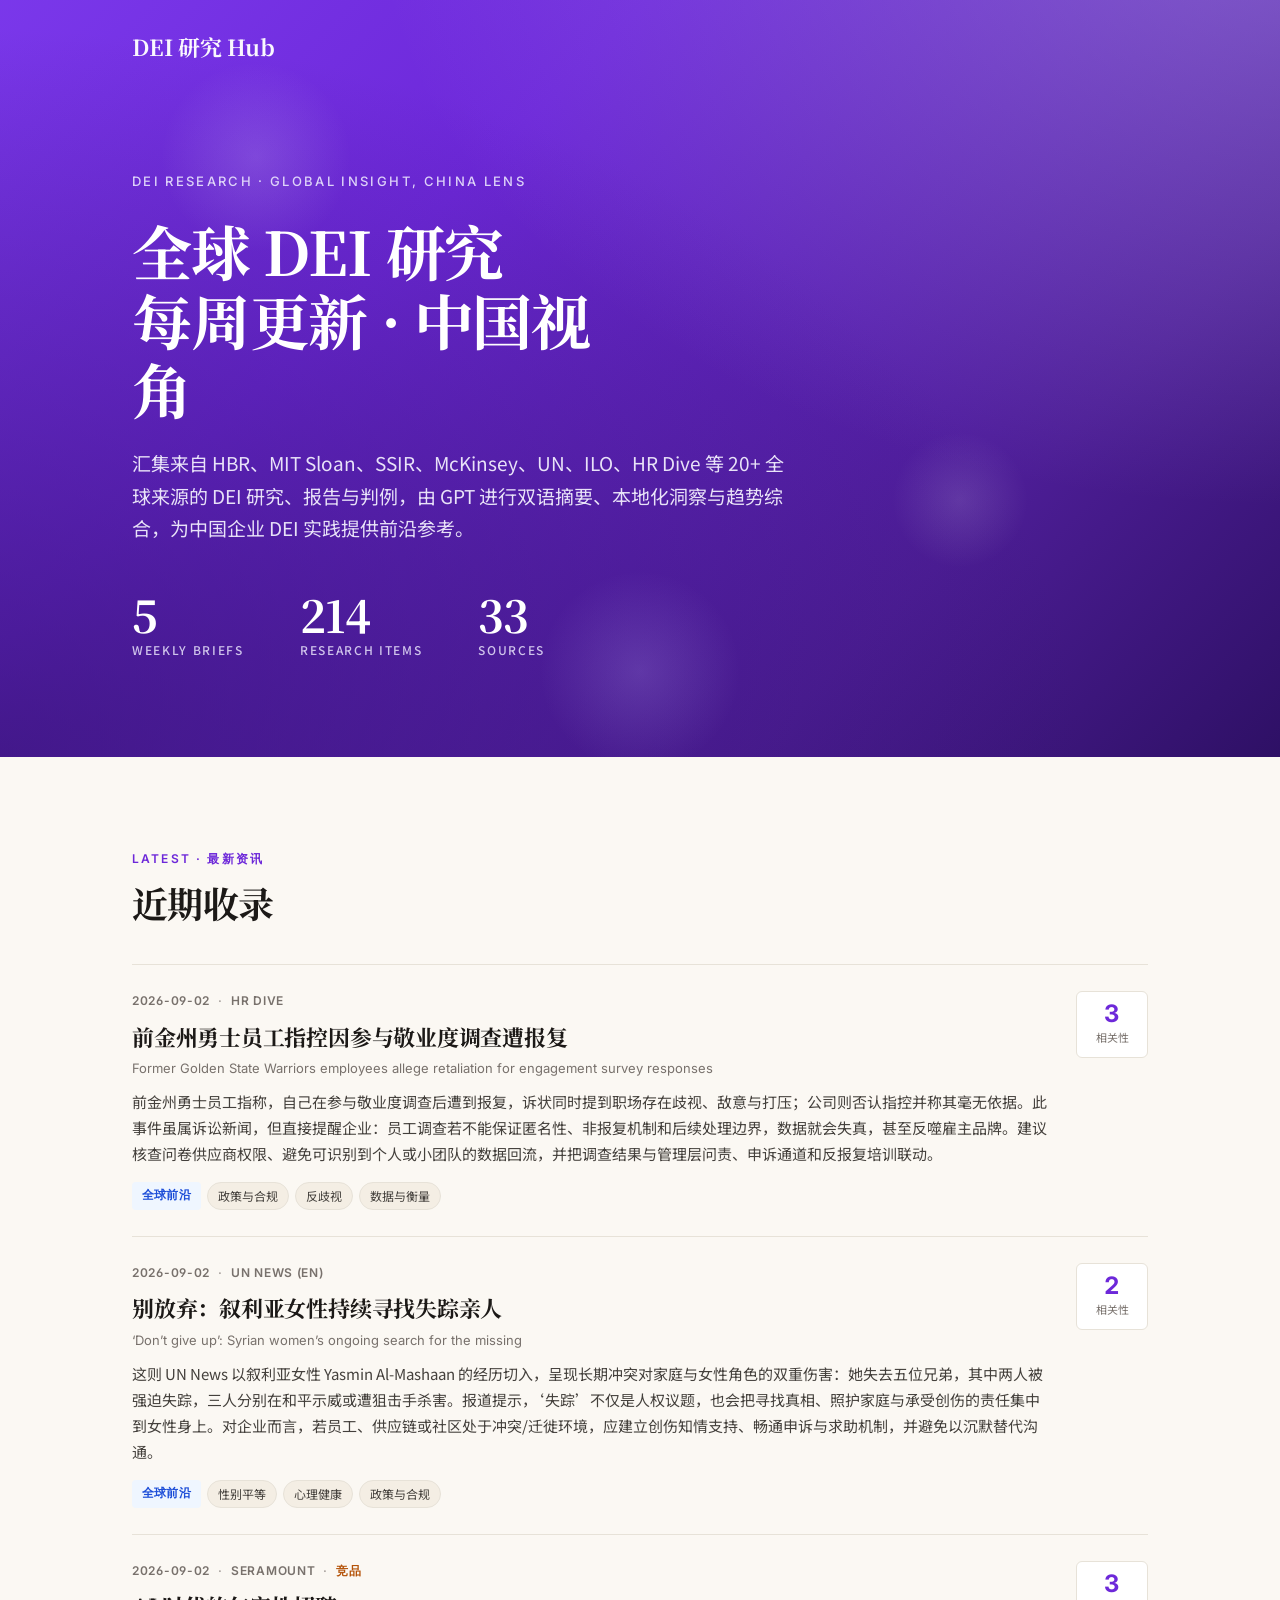
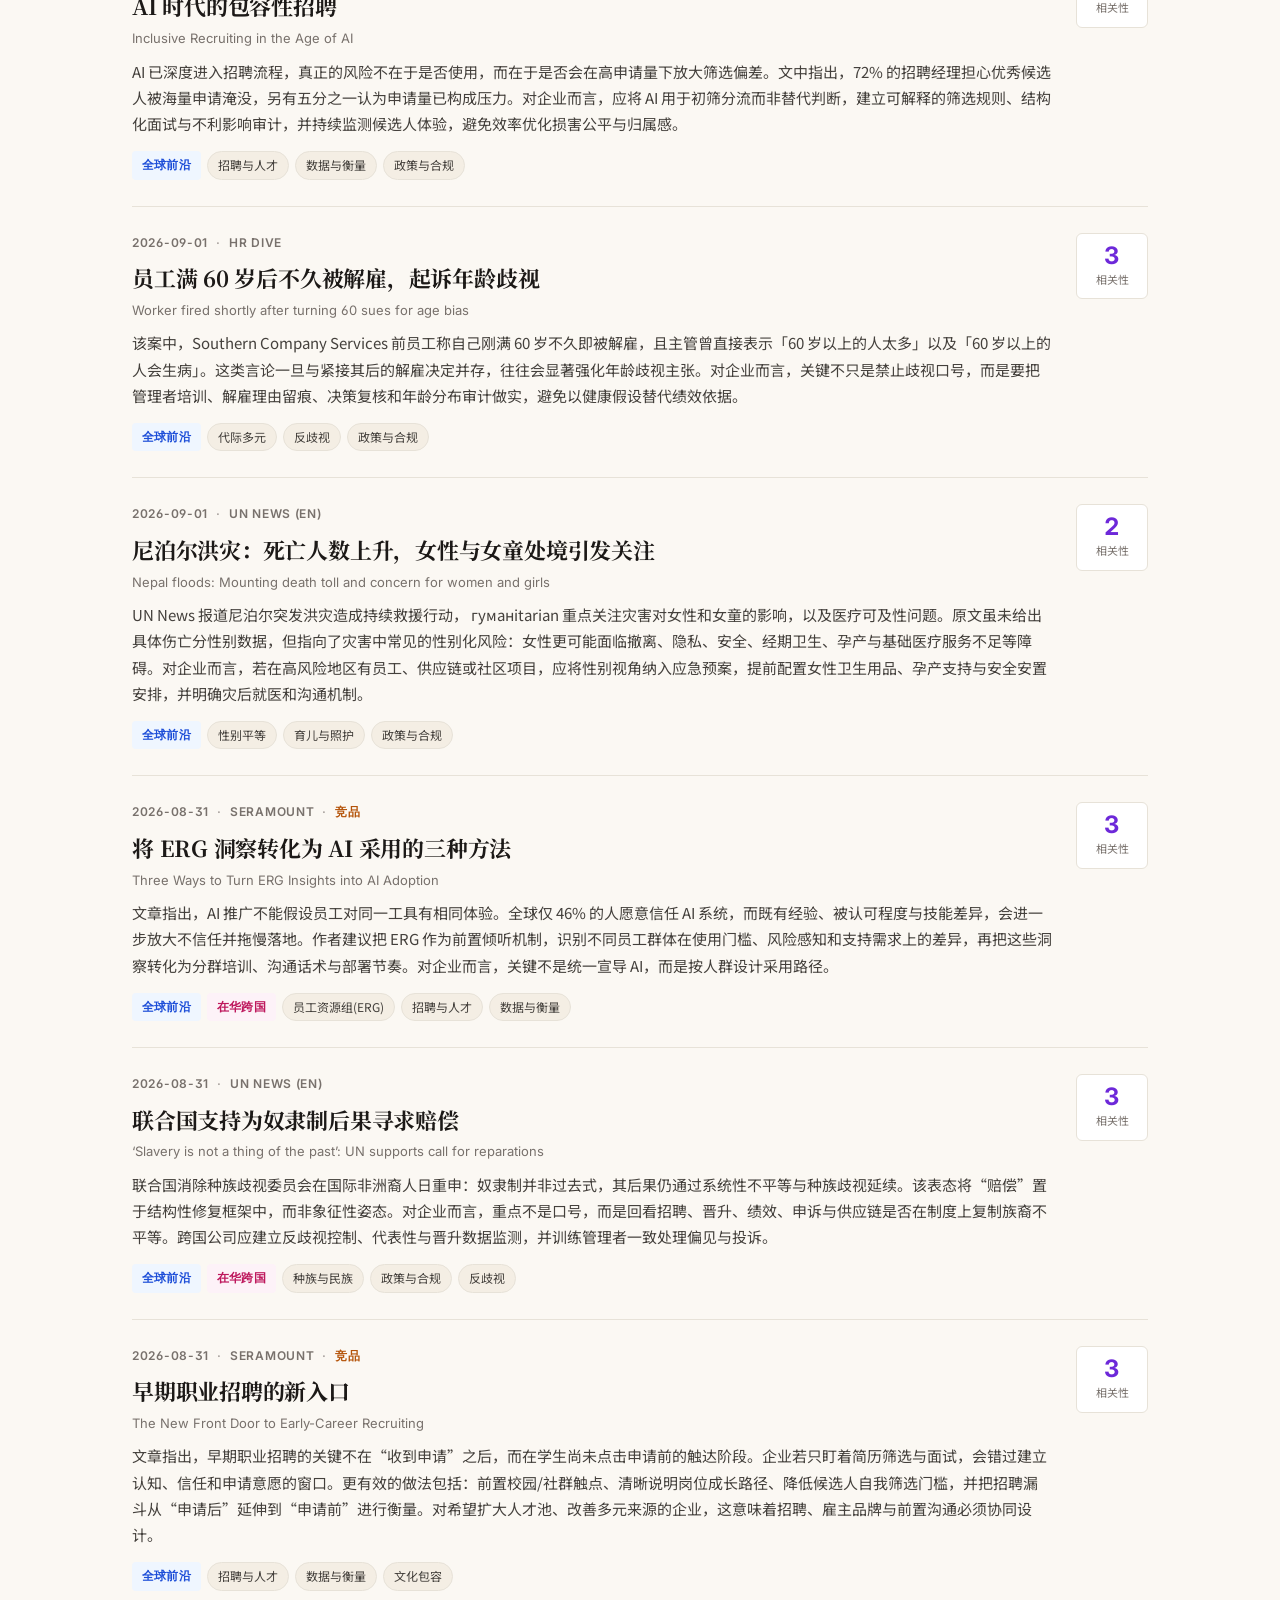
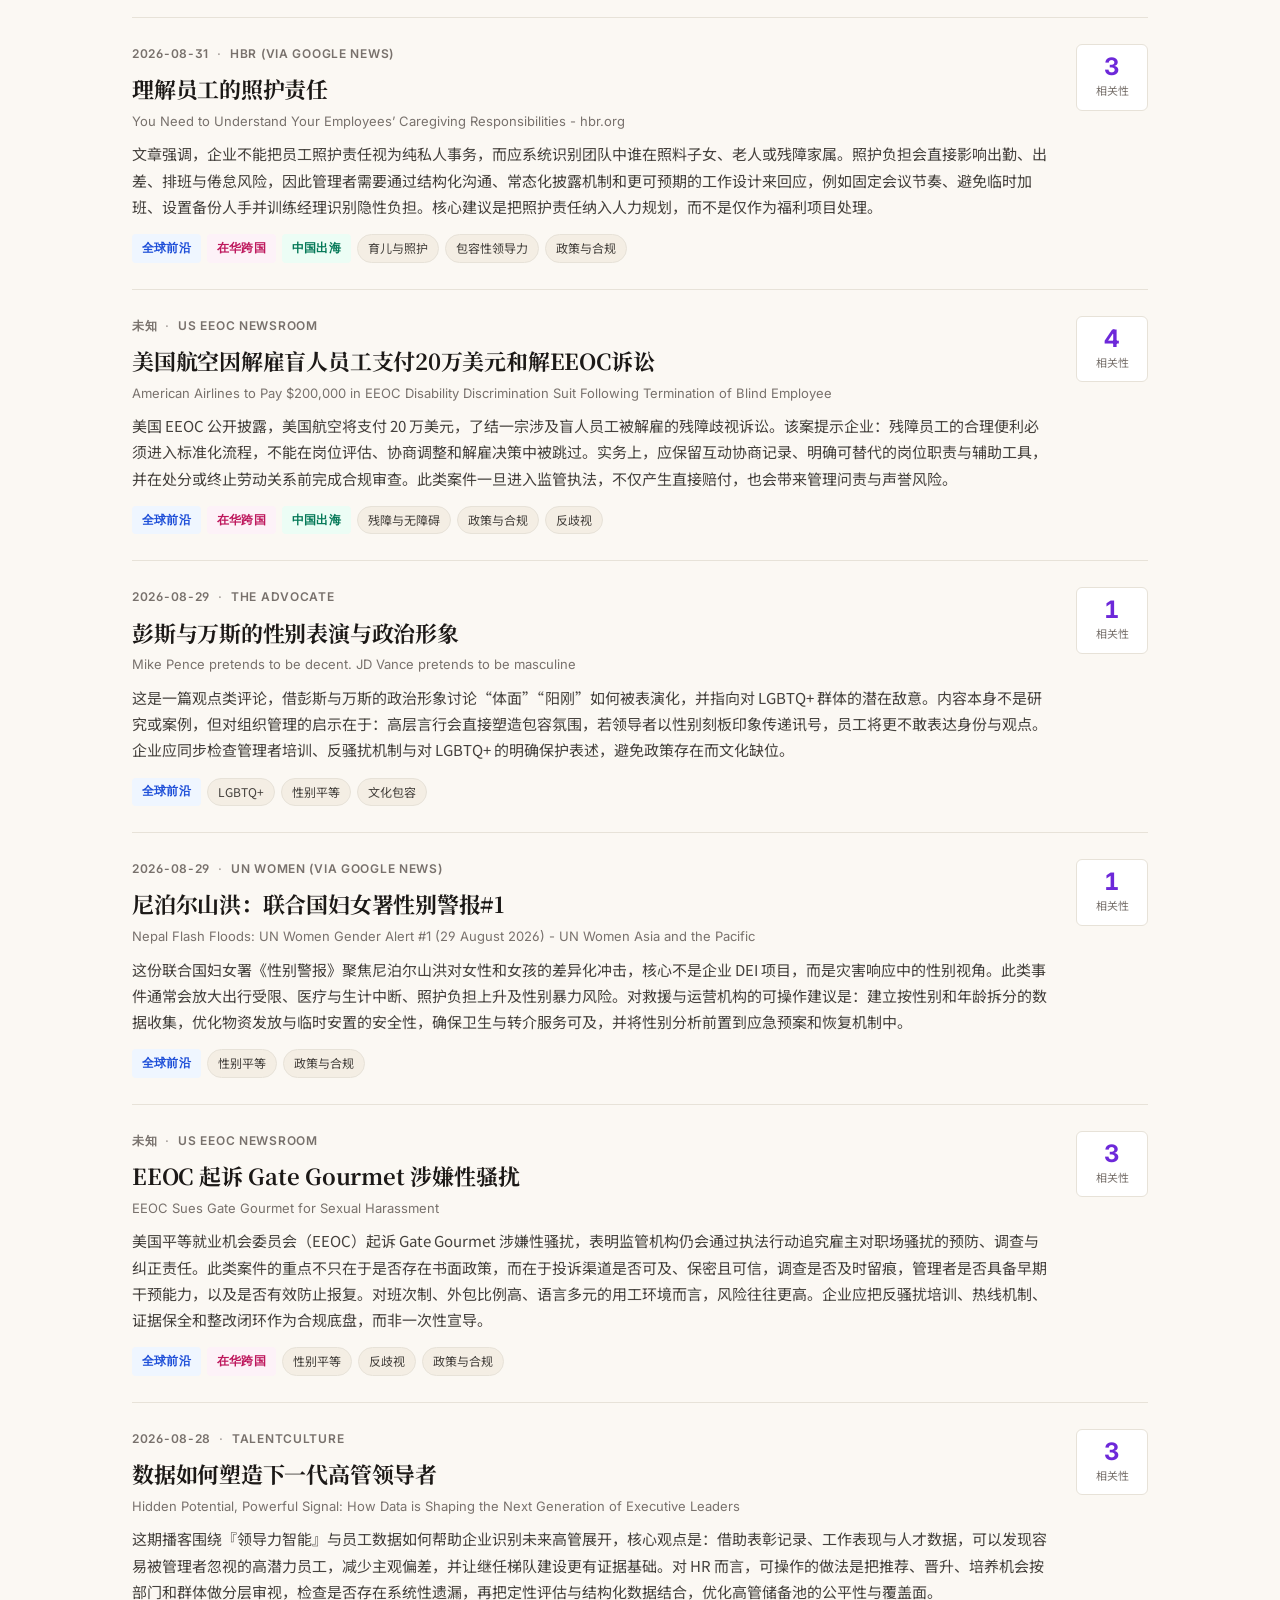
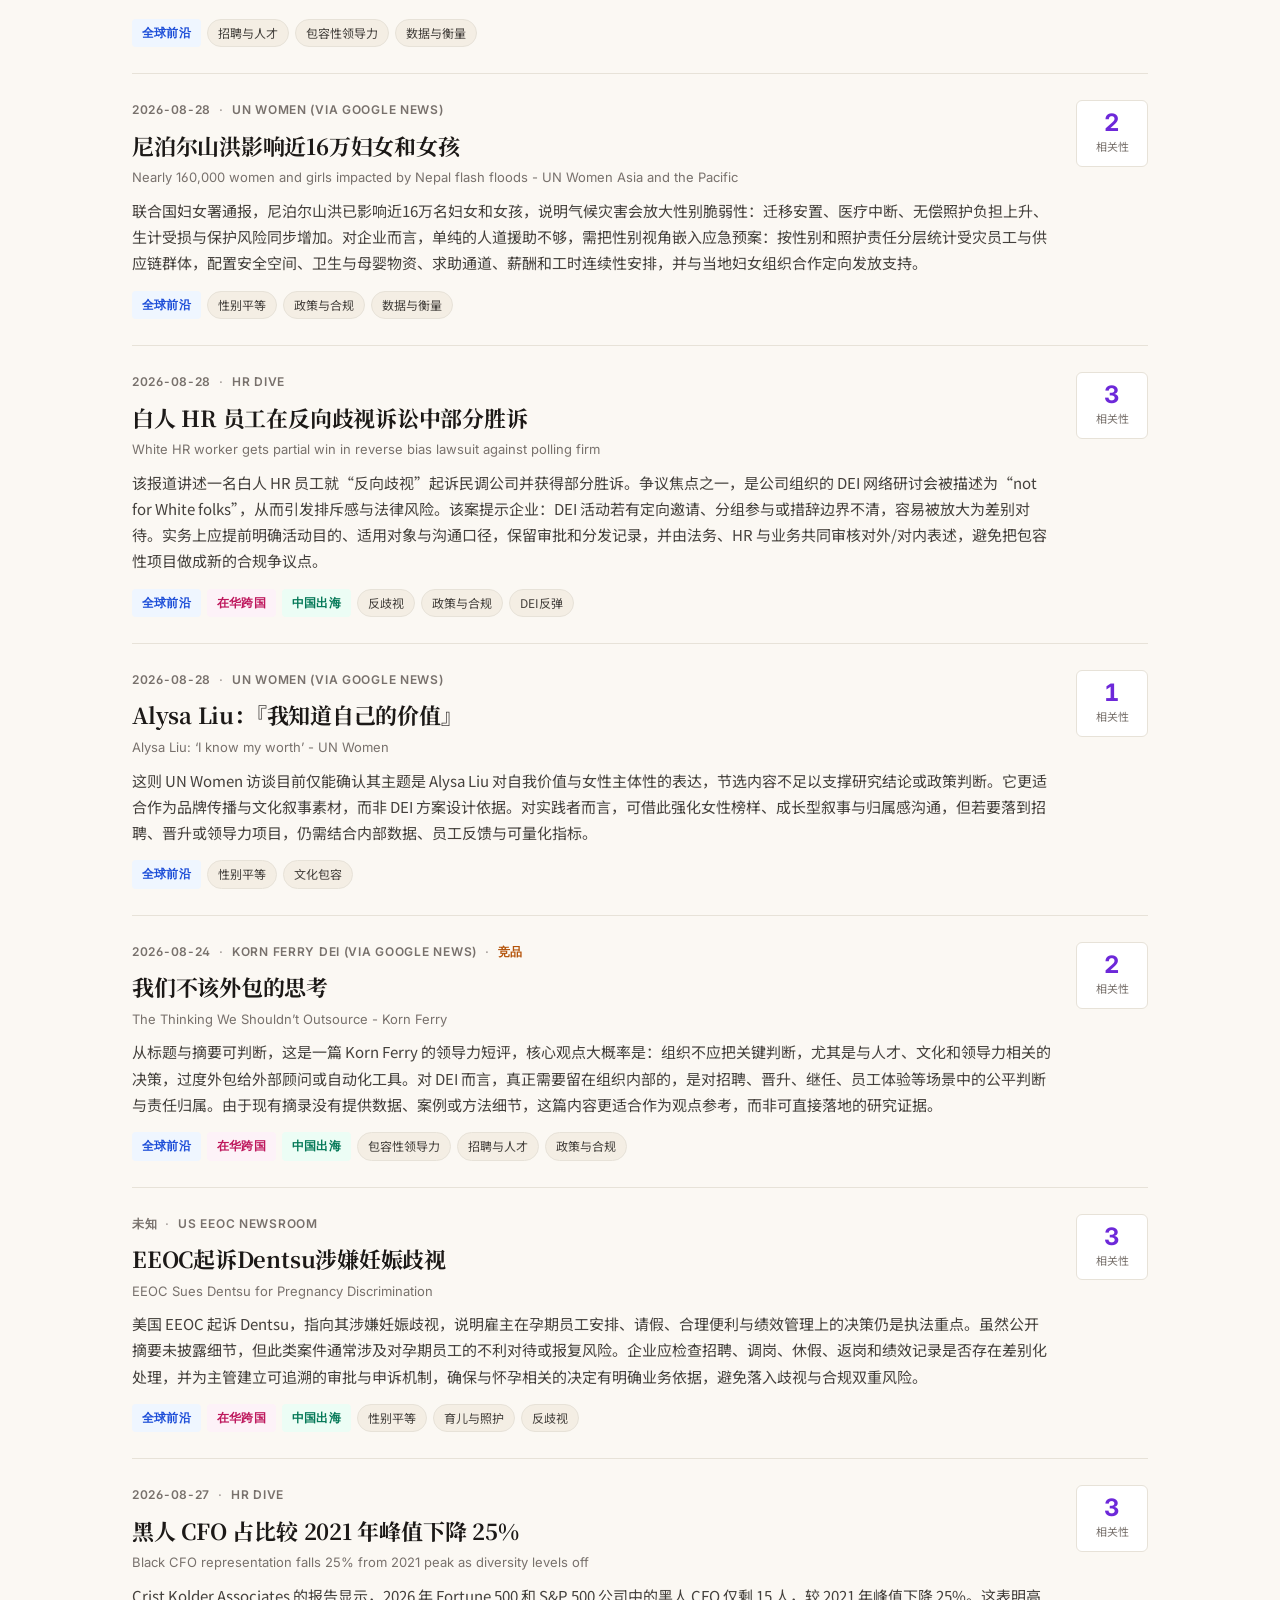
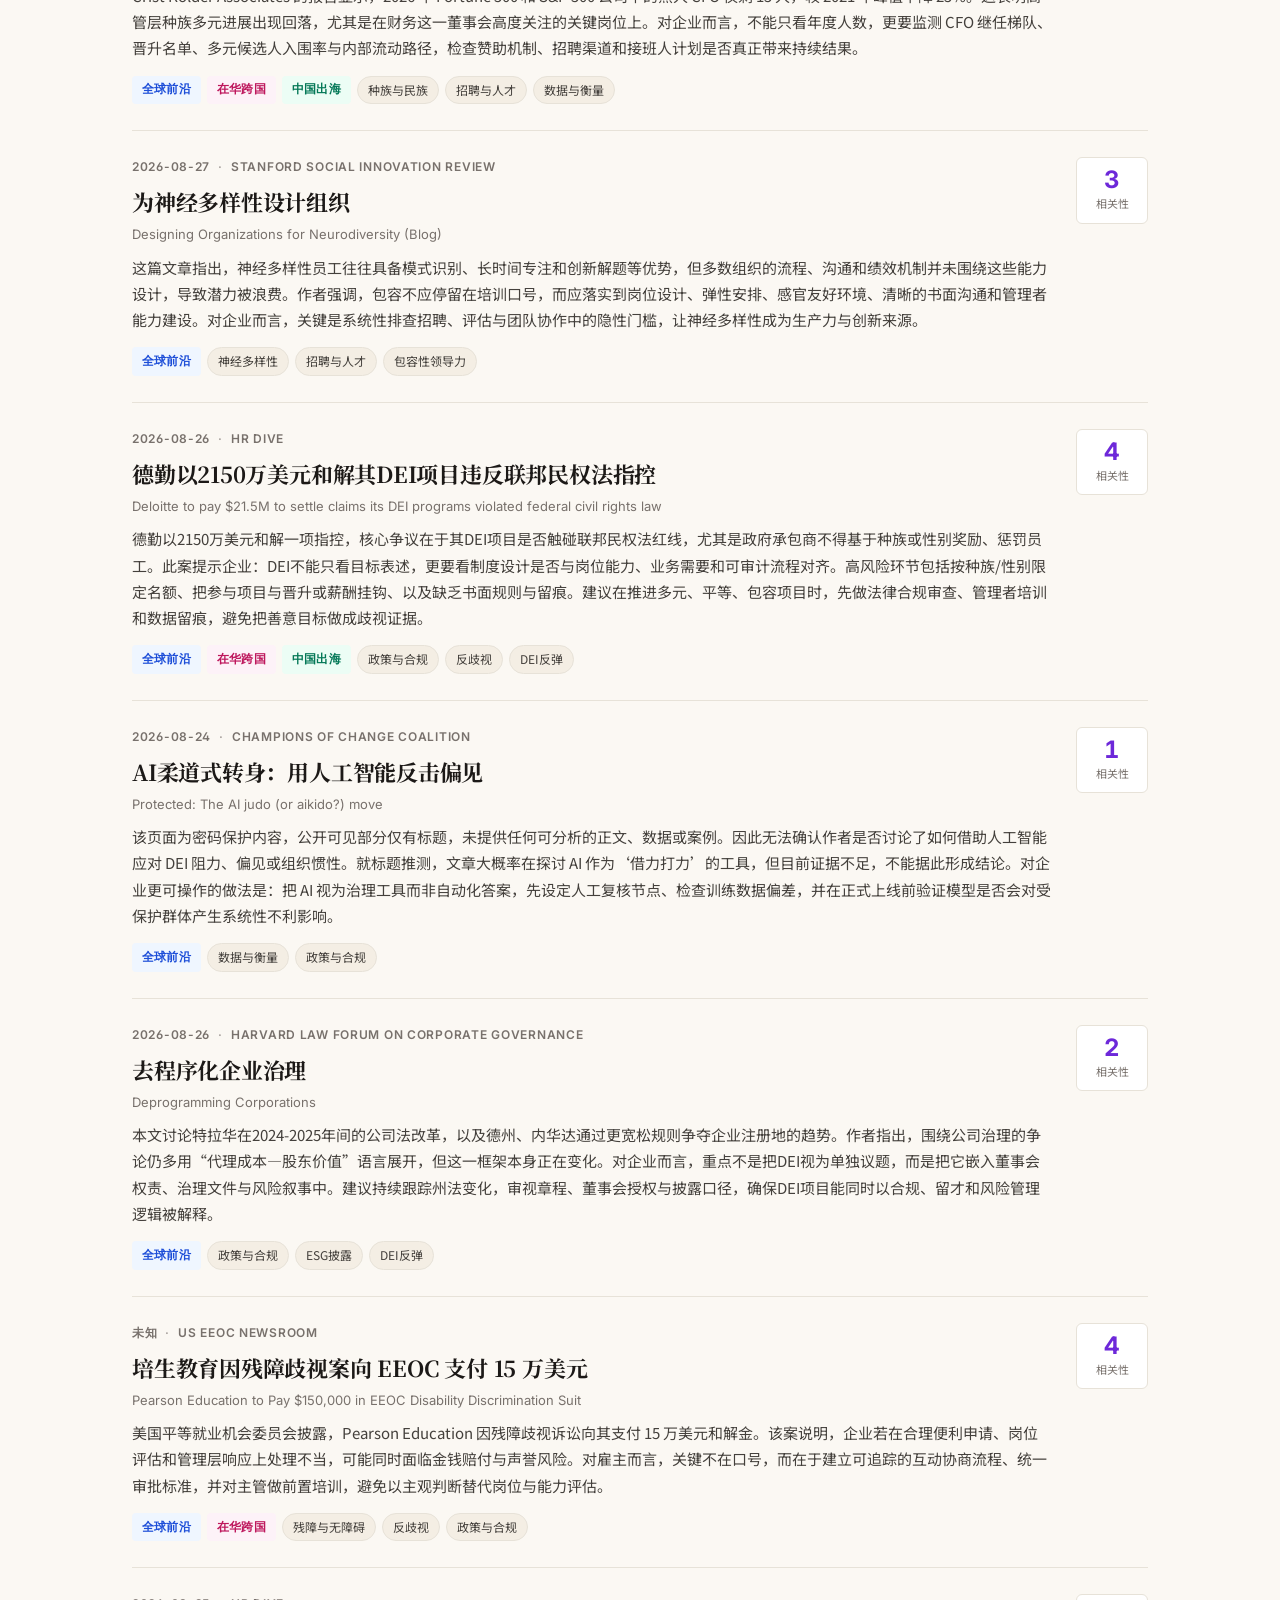
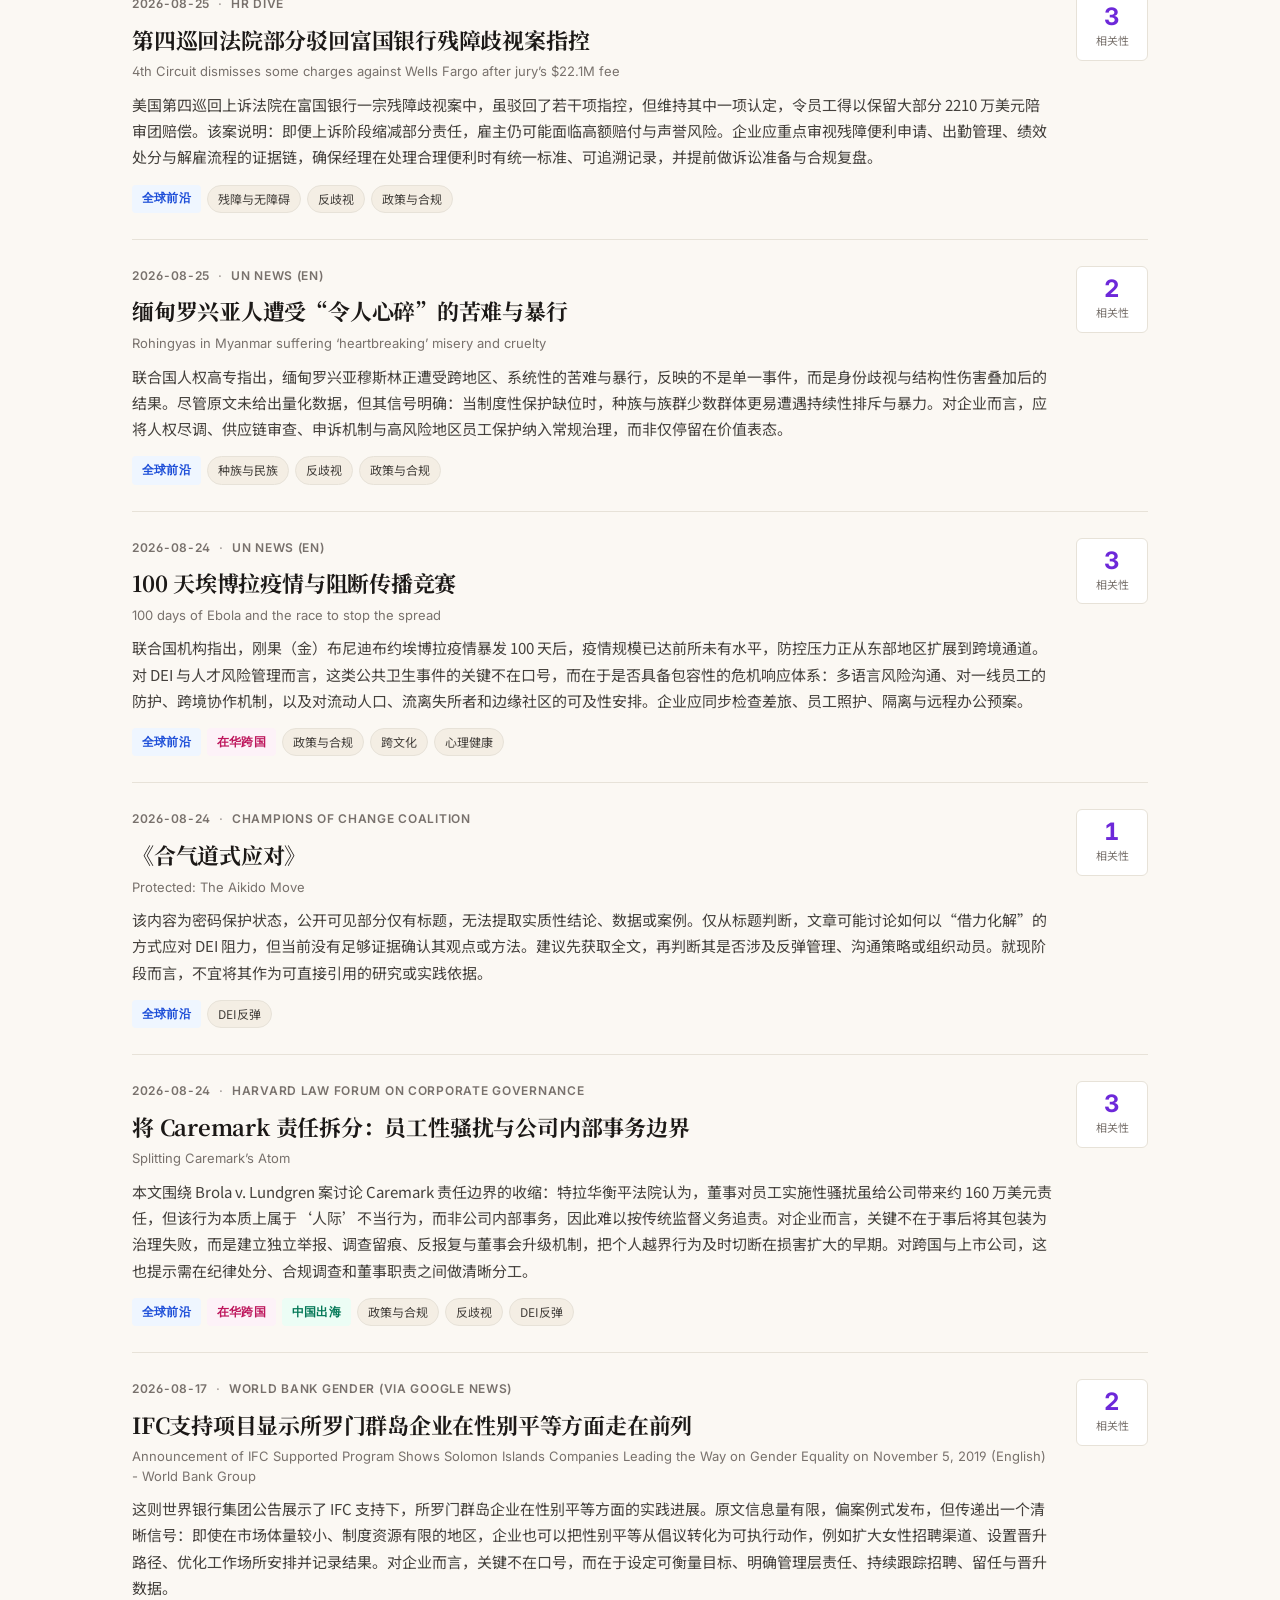
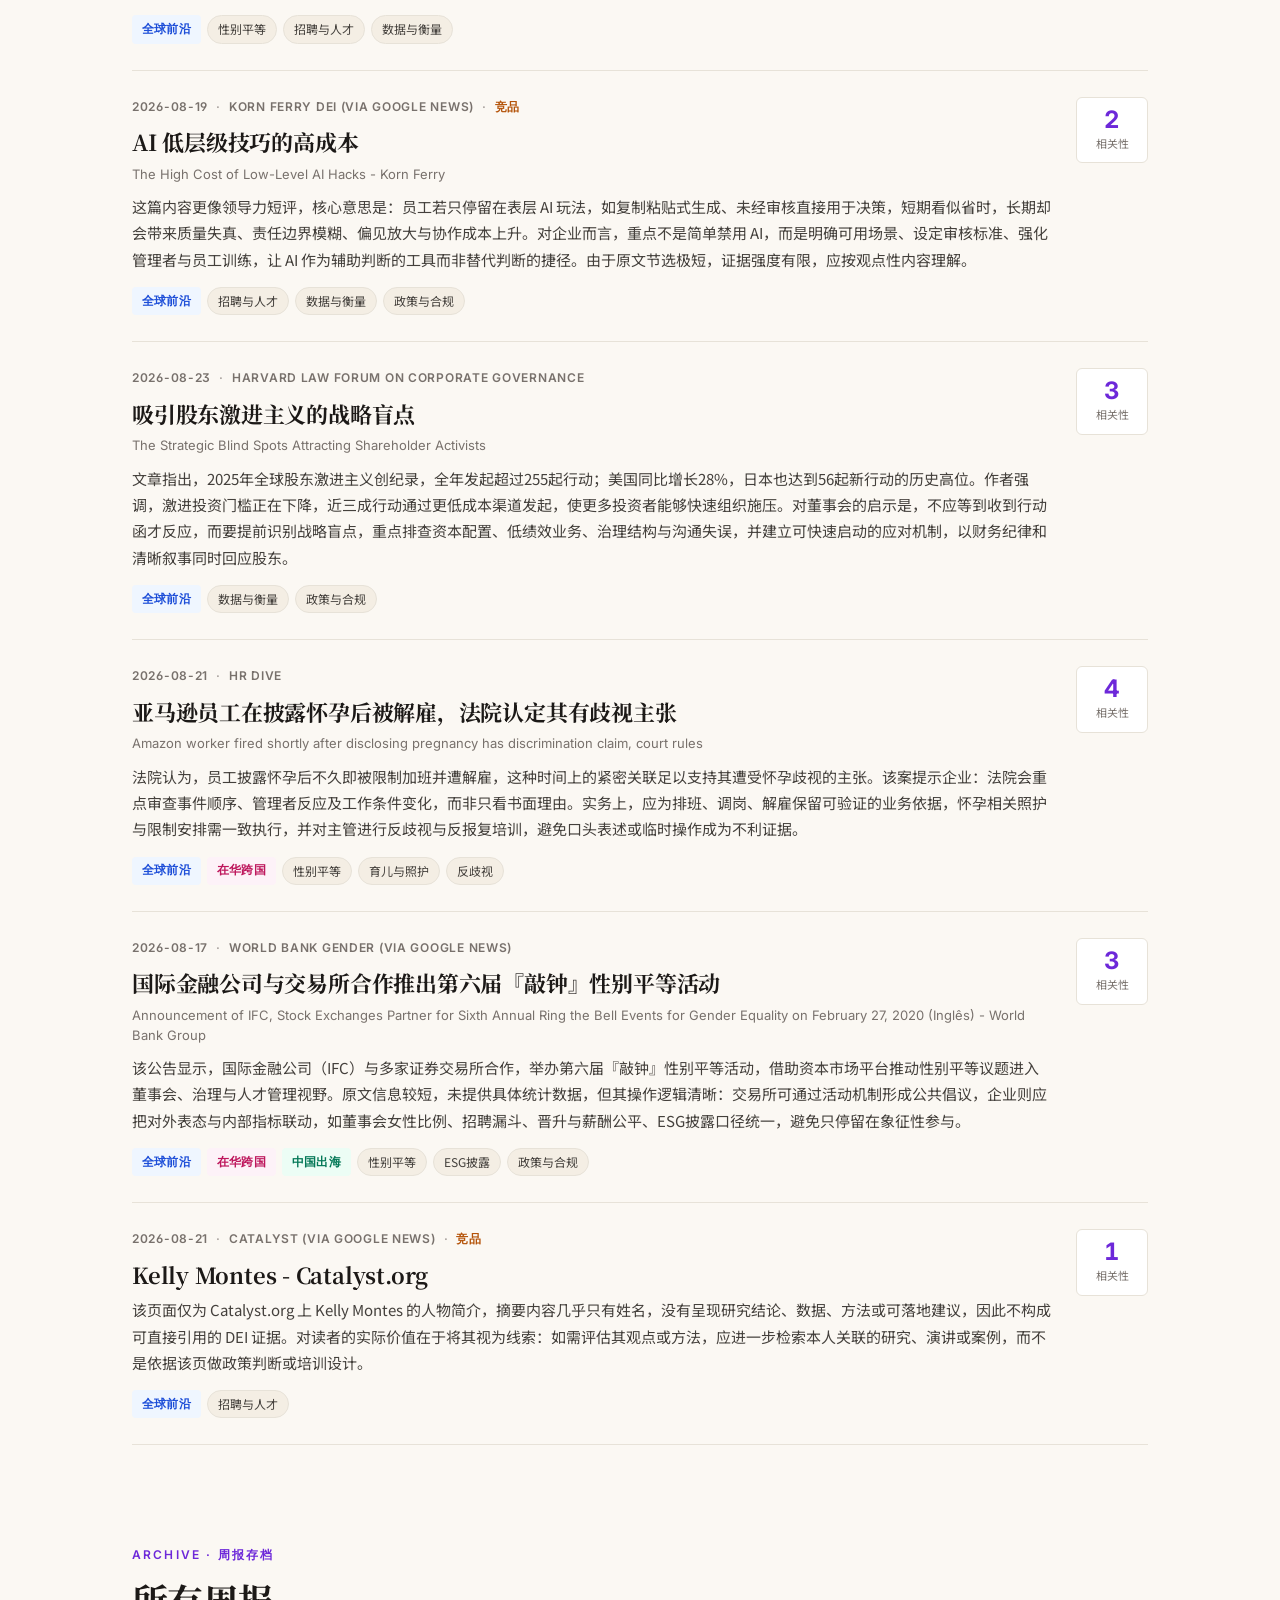
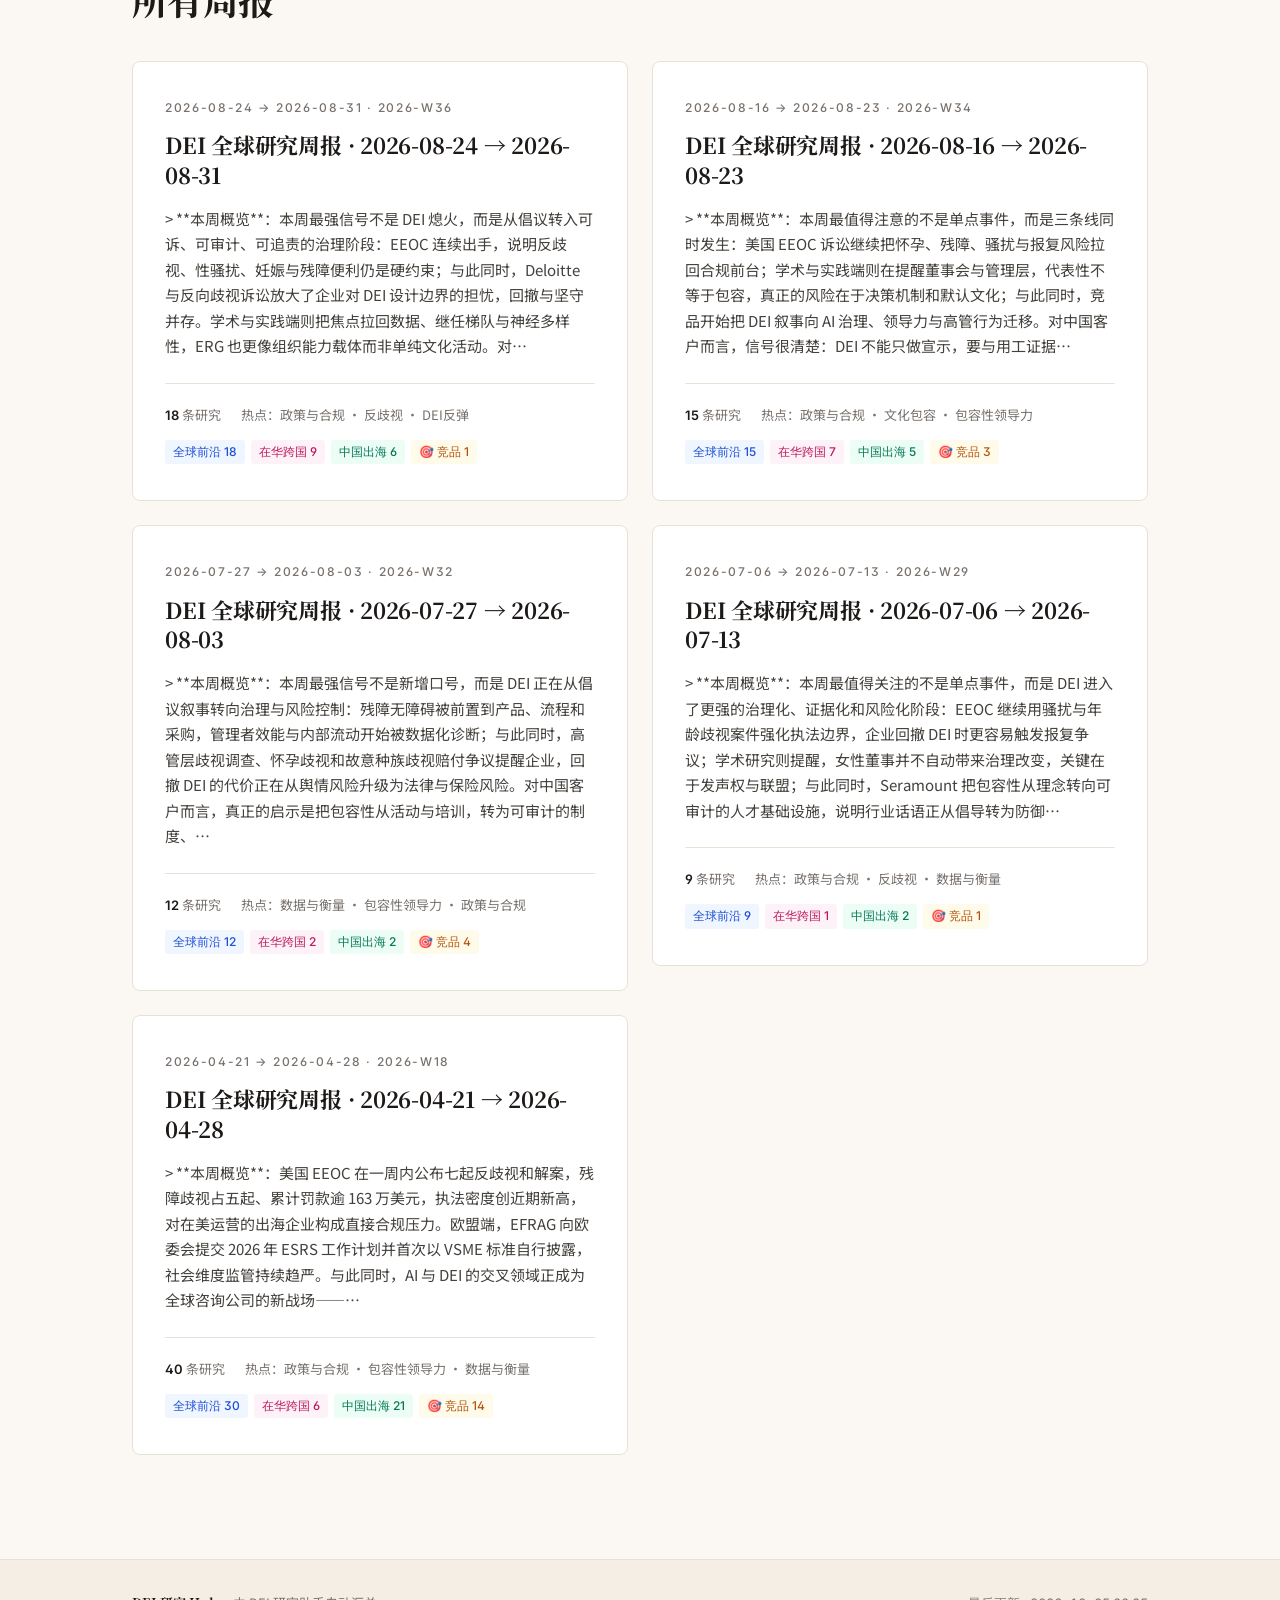
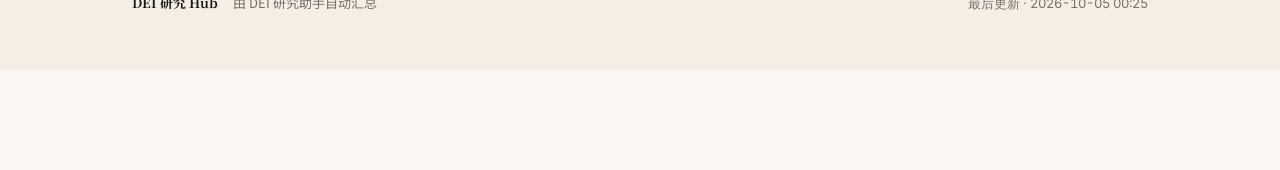
==== commit 82dc4e45: "chore(reports): weekly run 2026-10-05" ====
--- a/reports/site/index.html
+++ b/reports/site/index.html
@@ -1275,7 +1275,7 @@
                     <span class="brand-mini">DEI 研究 Hub</span>
                     <span style="margin-left: 12px;">由 DEI 研究助手自动汇总</span>
                 </div>
-                <div class="font-en">最后更新 · 2026-09-28 00:17</div>
+                <div class="font-en">最后更新 · 2026-10-05 00:25</div>
             </div>
         </div>
     </footer>
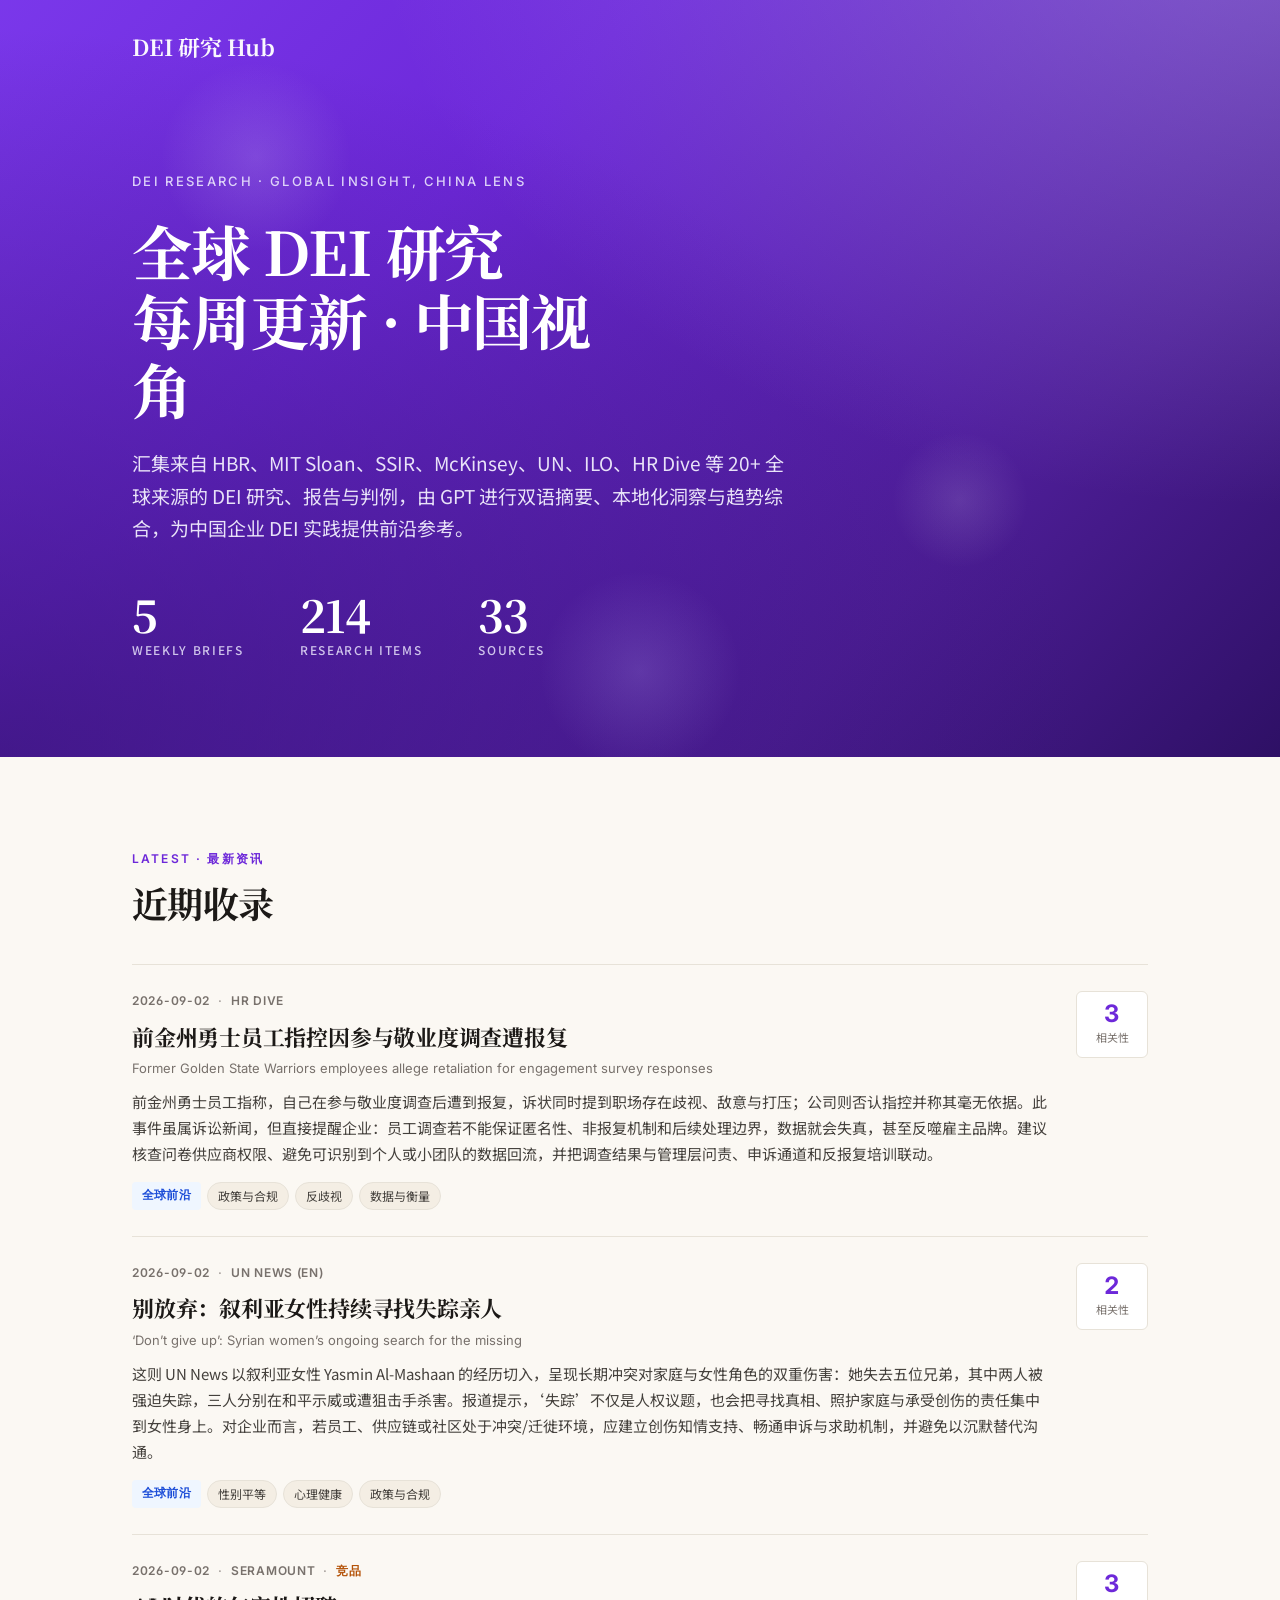
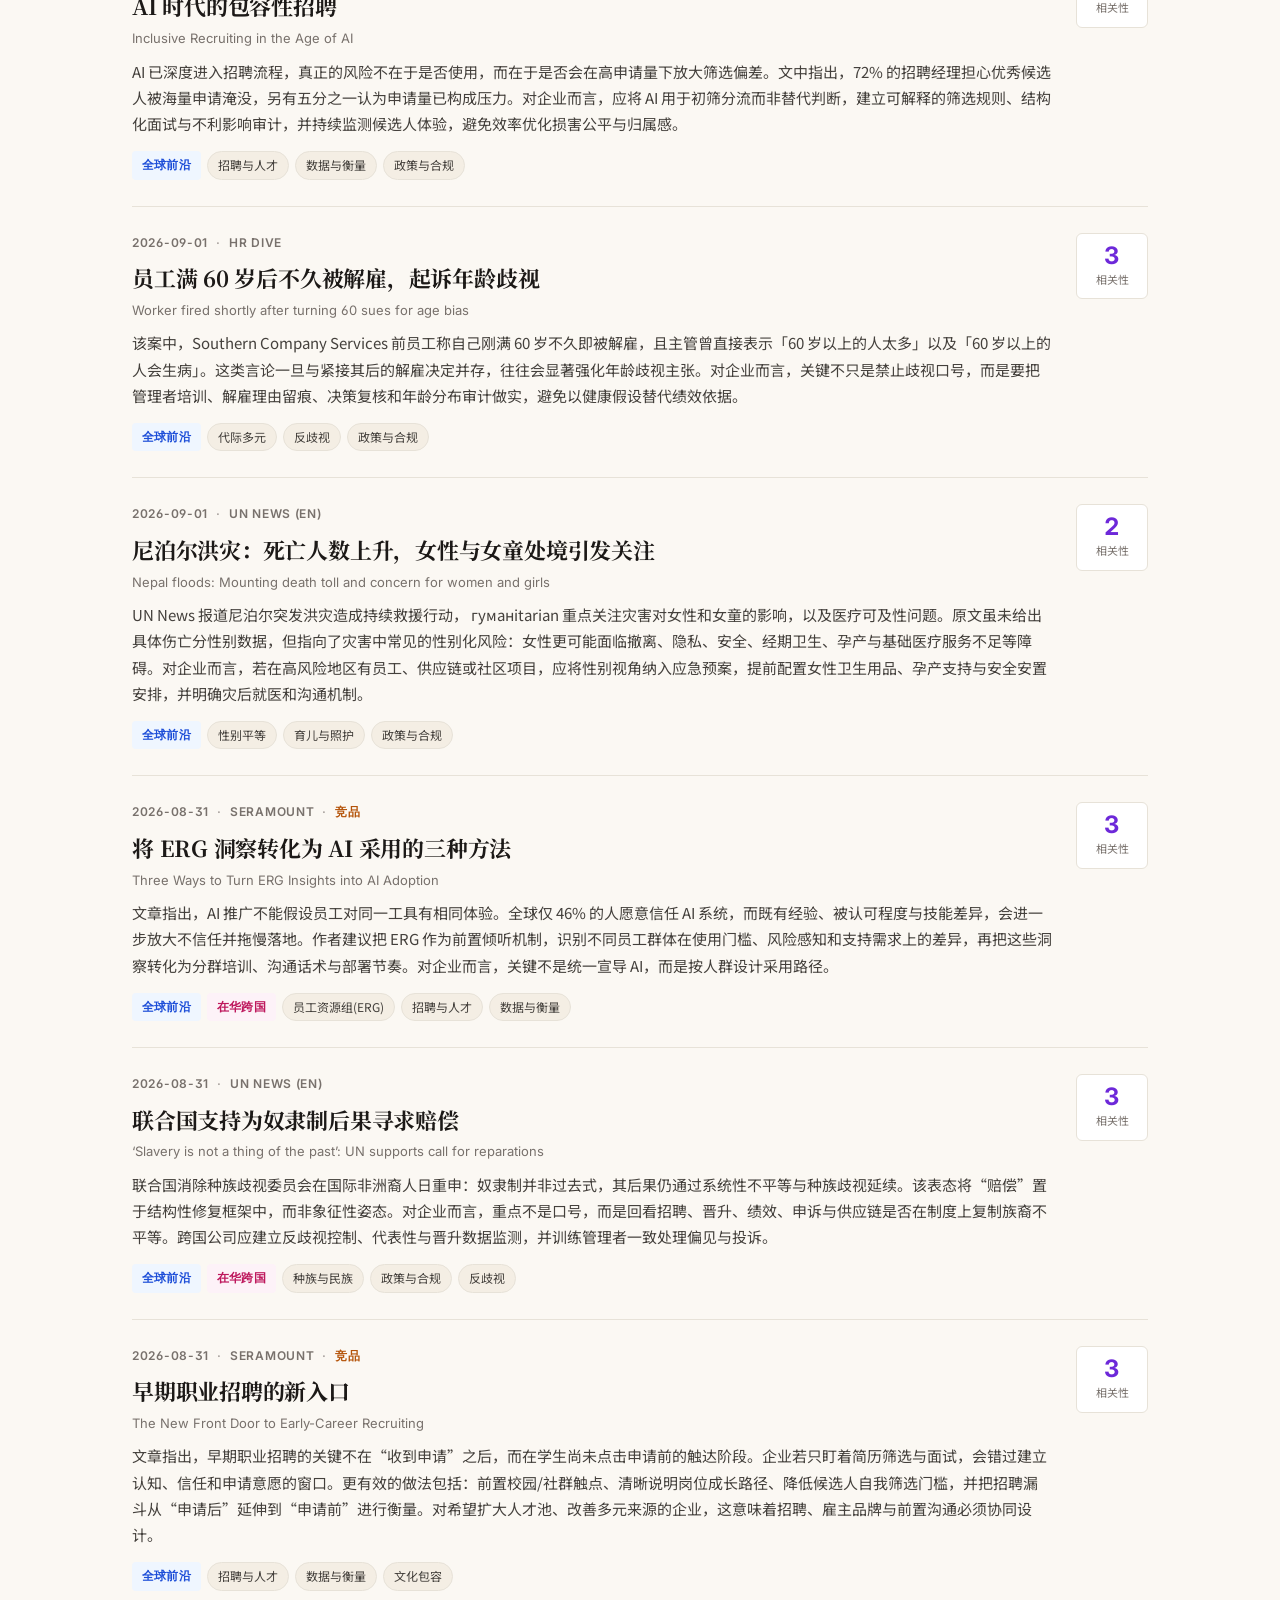
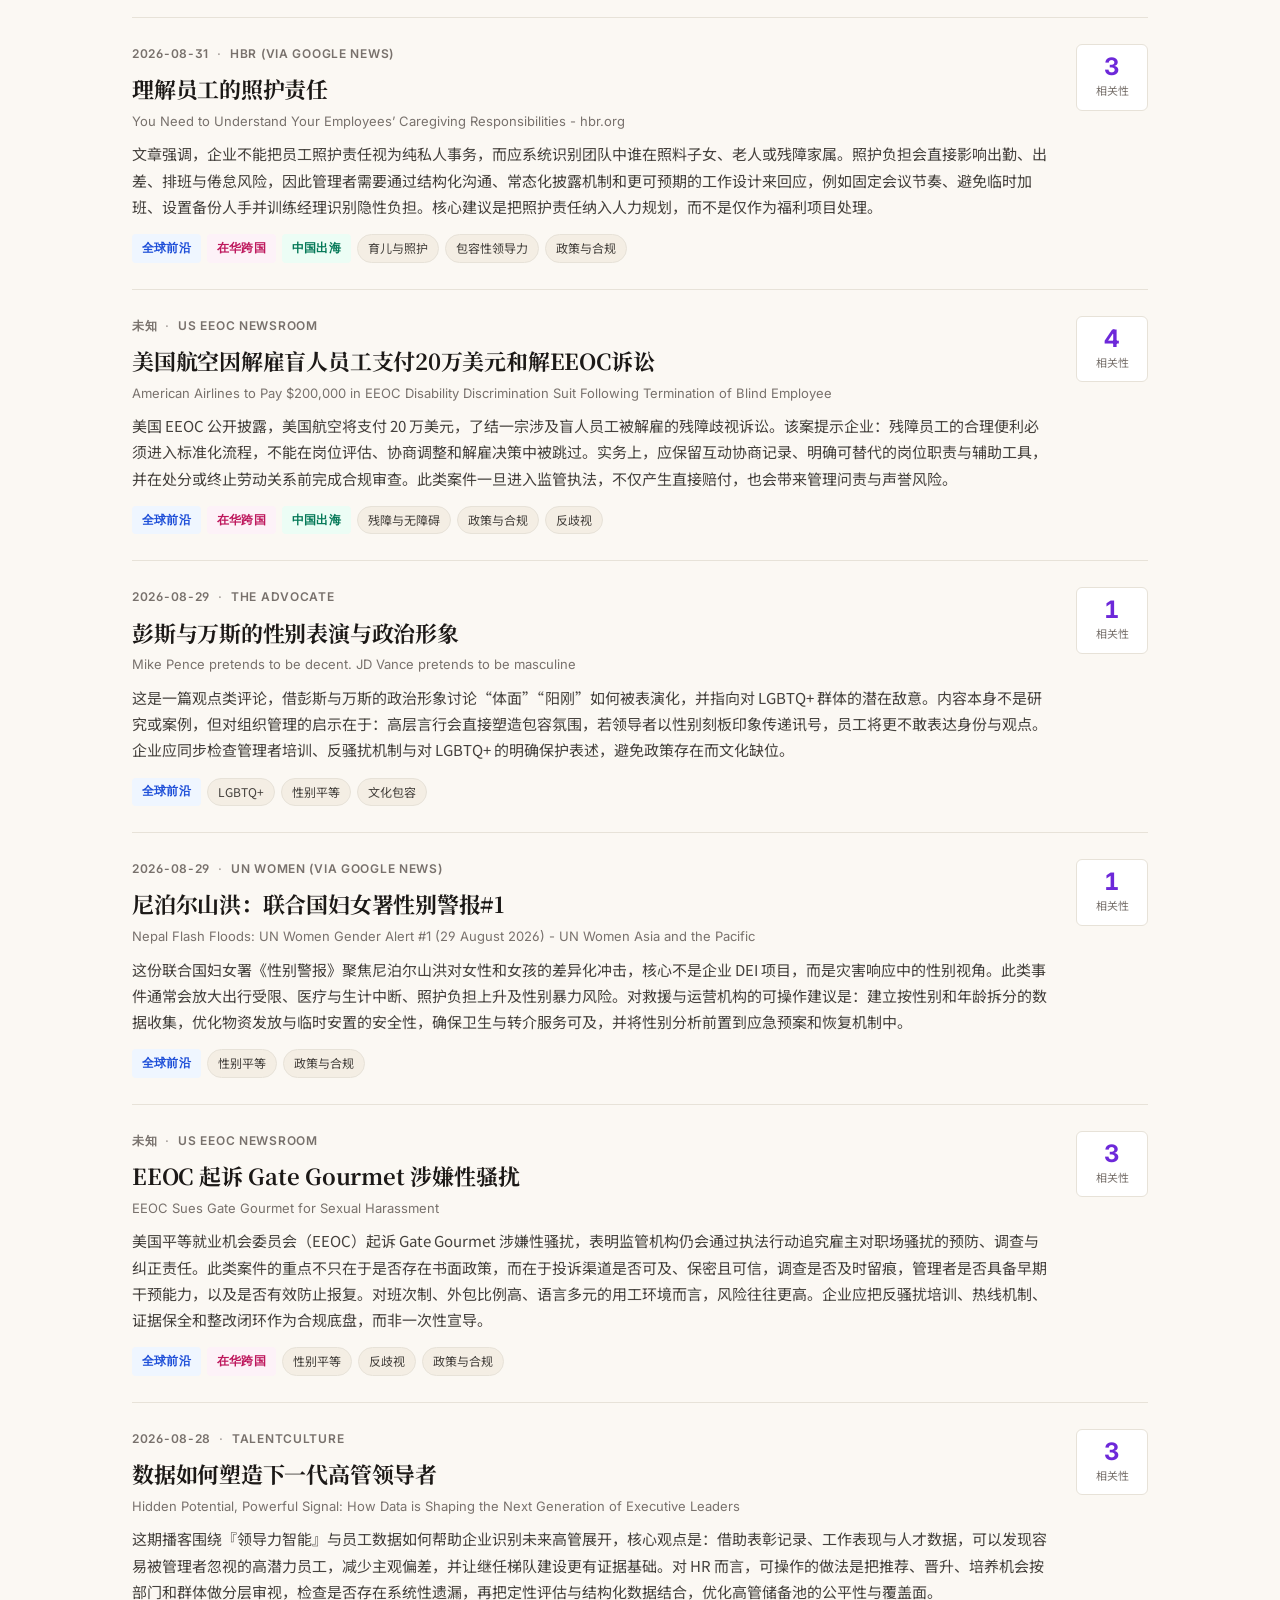
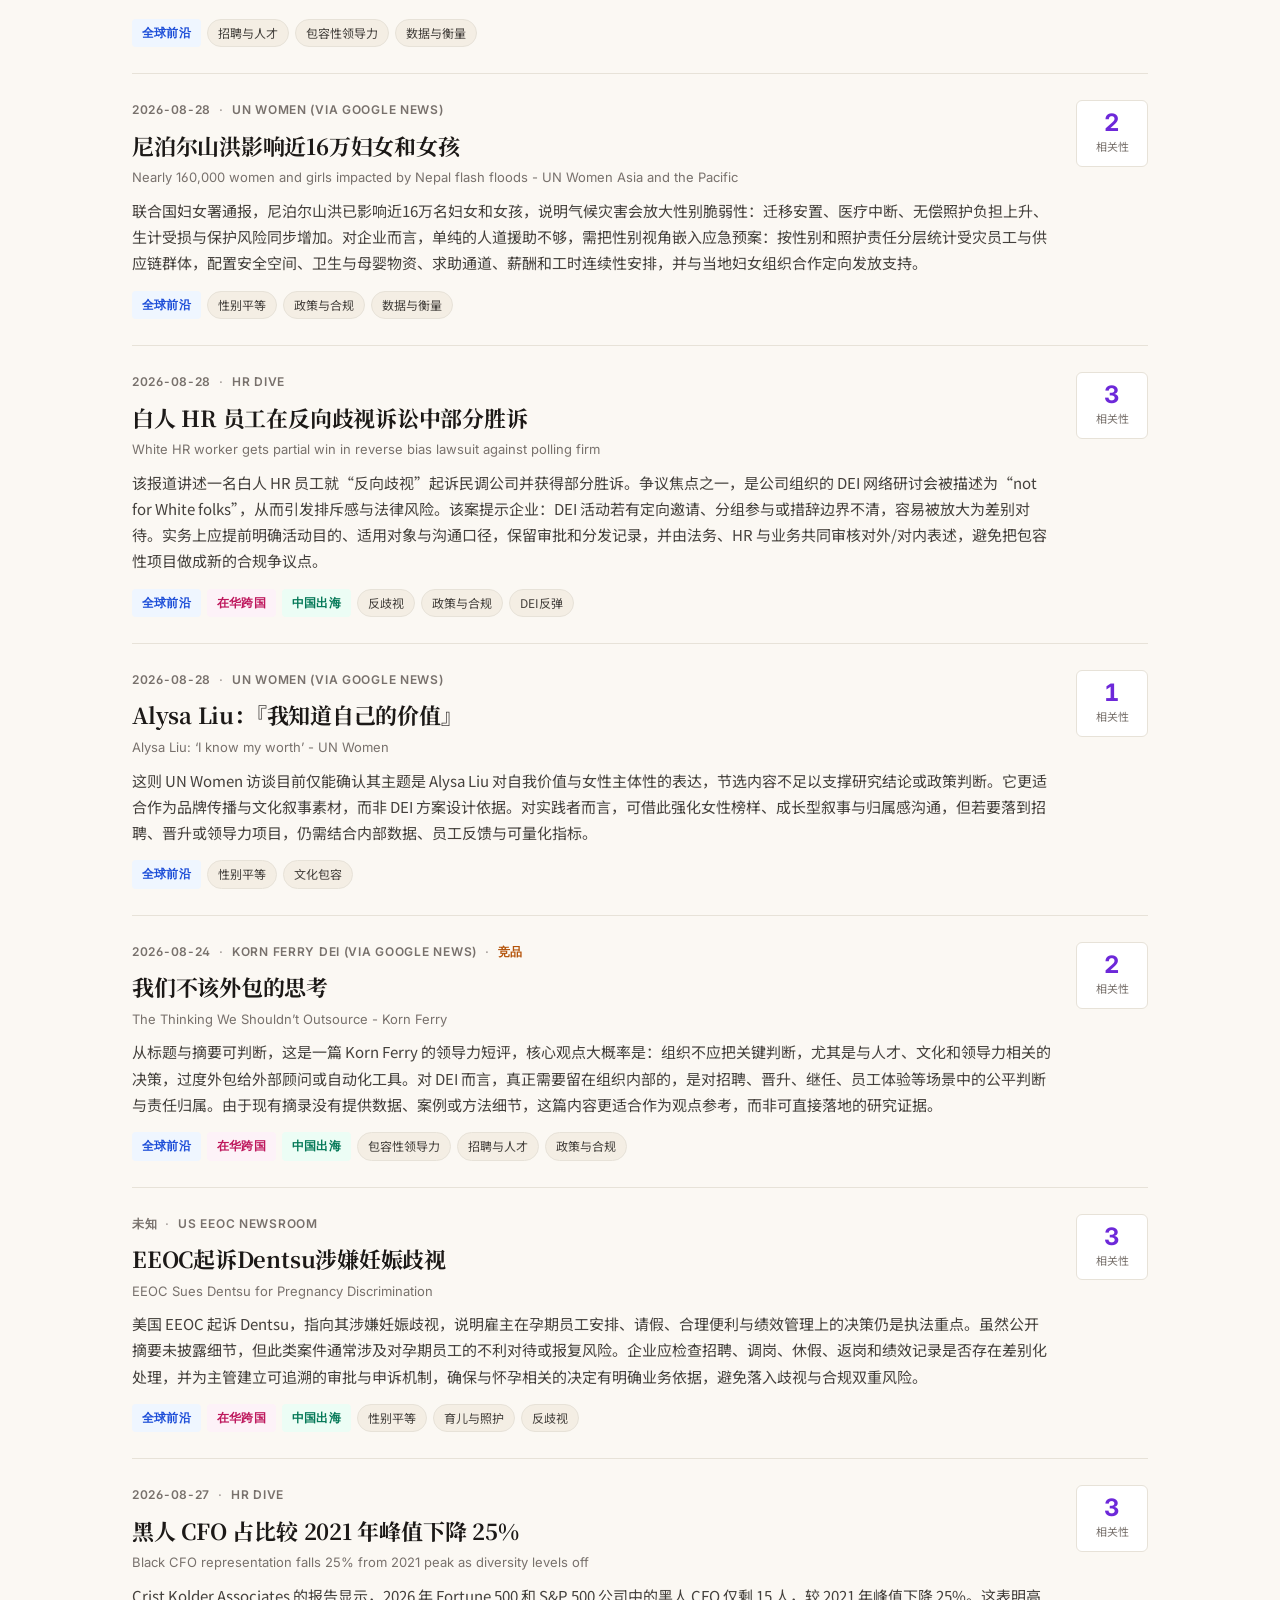
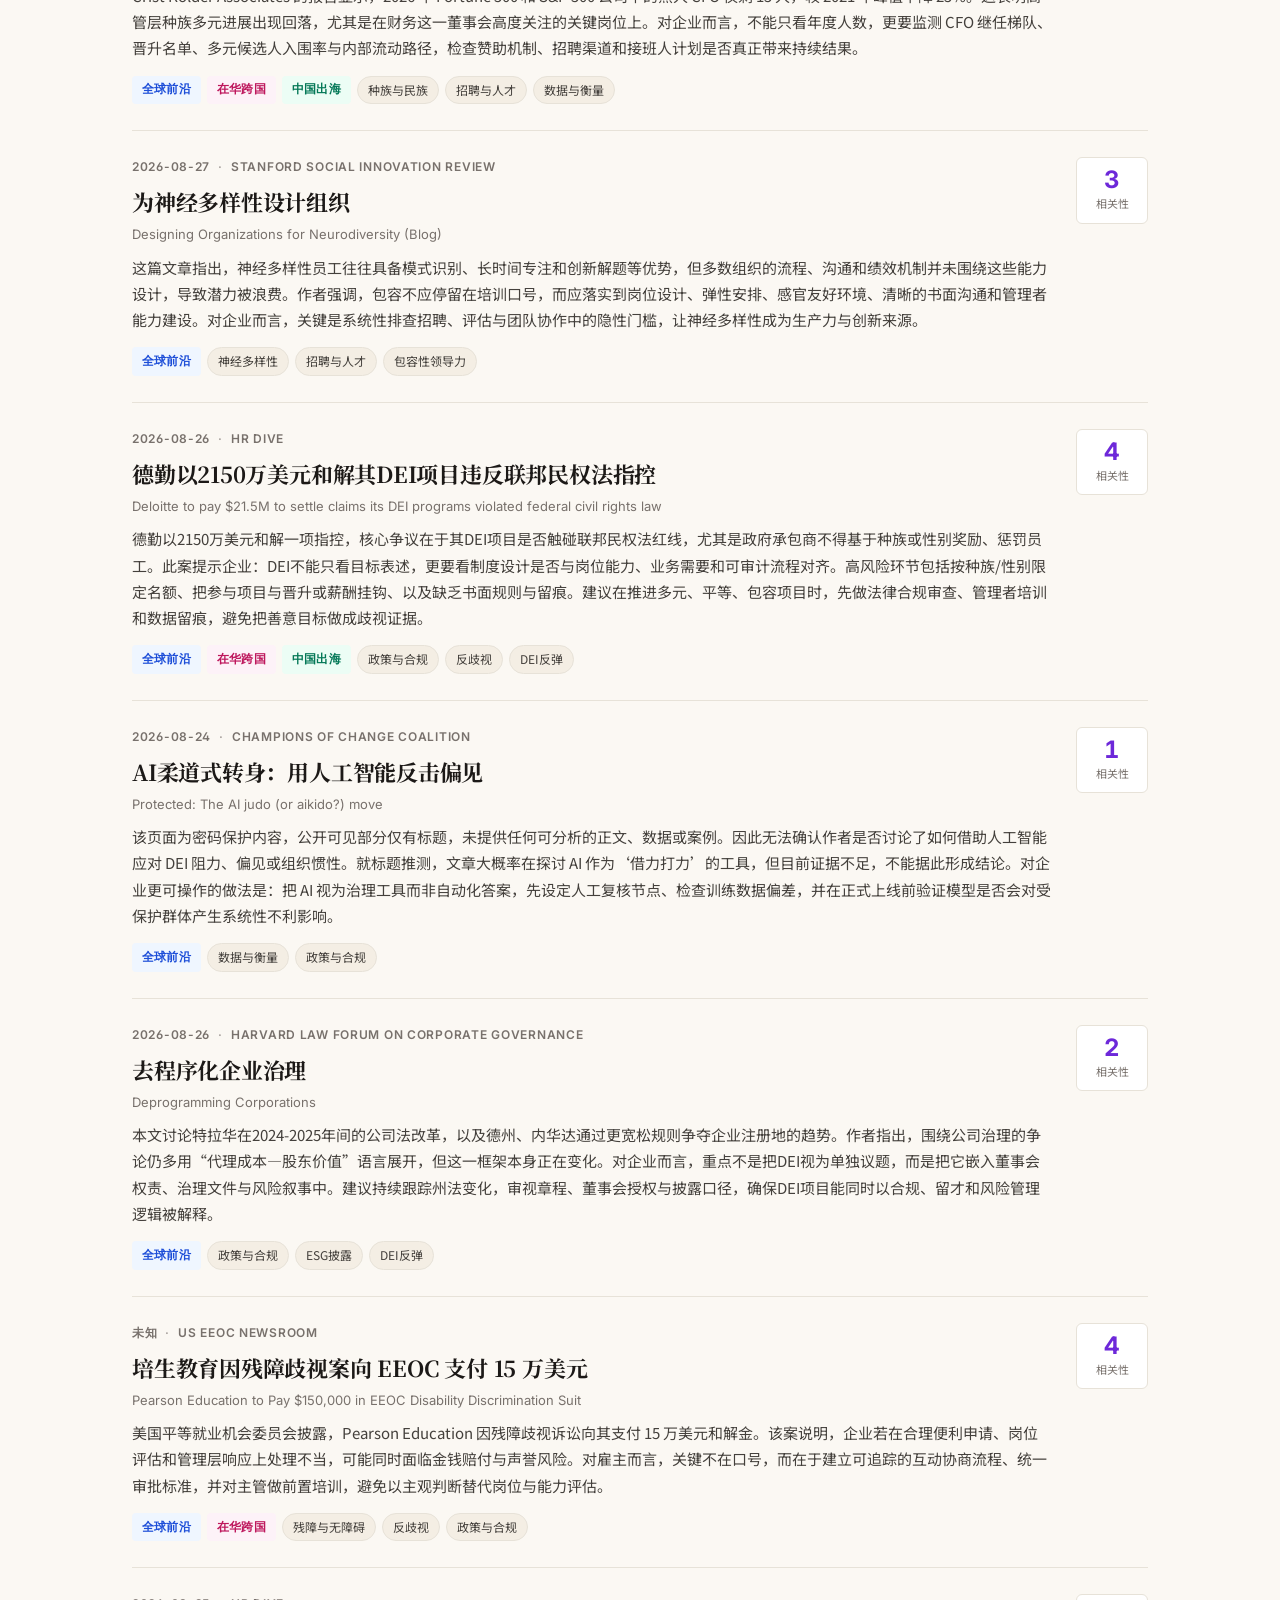
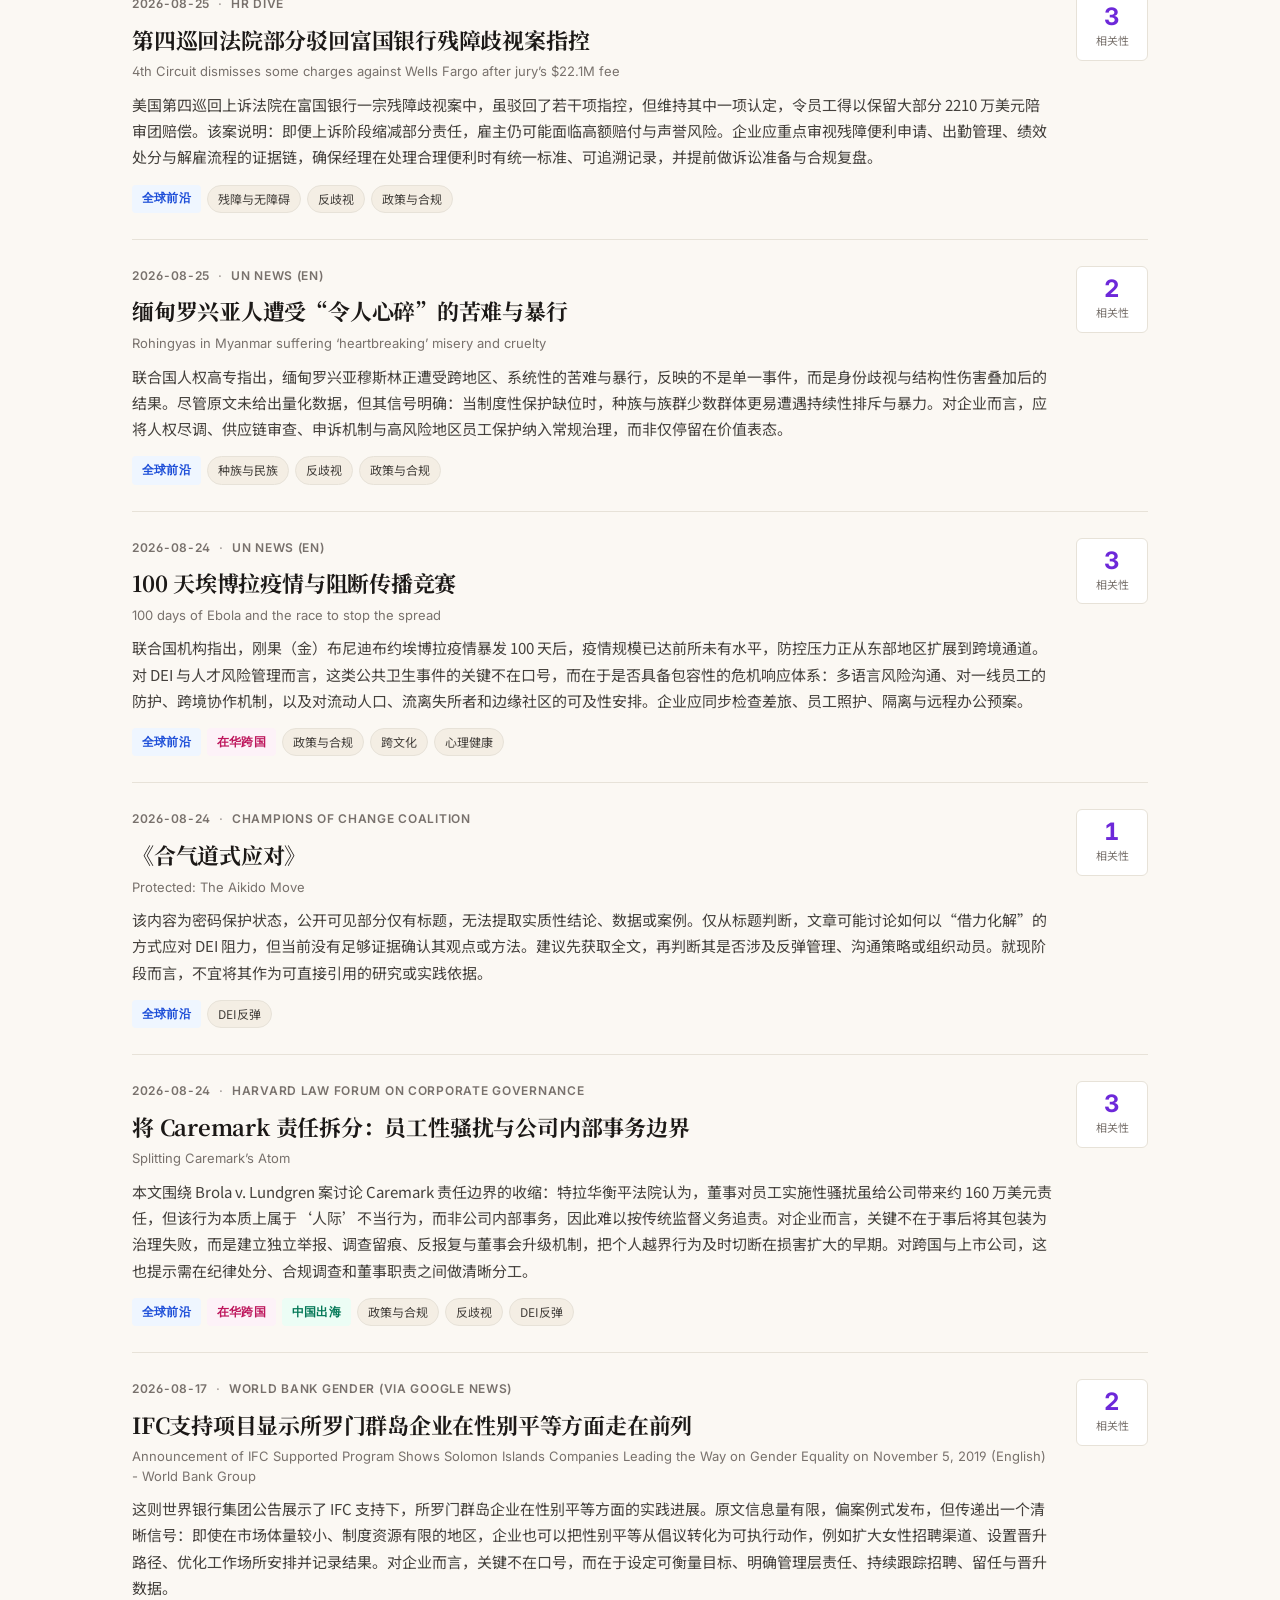
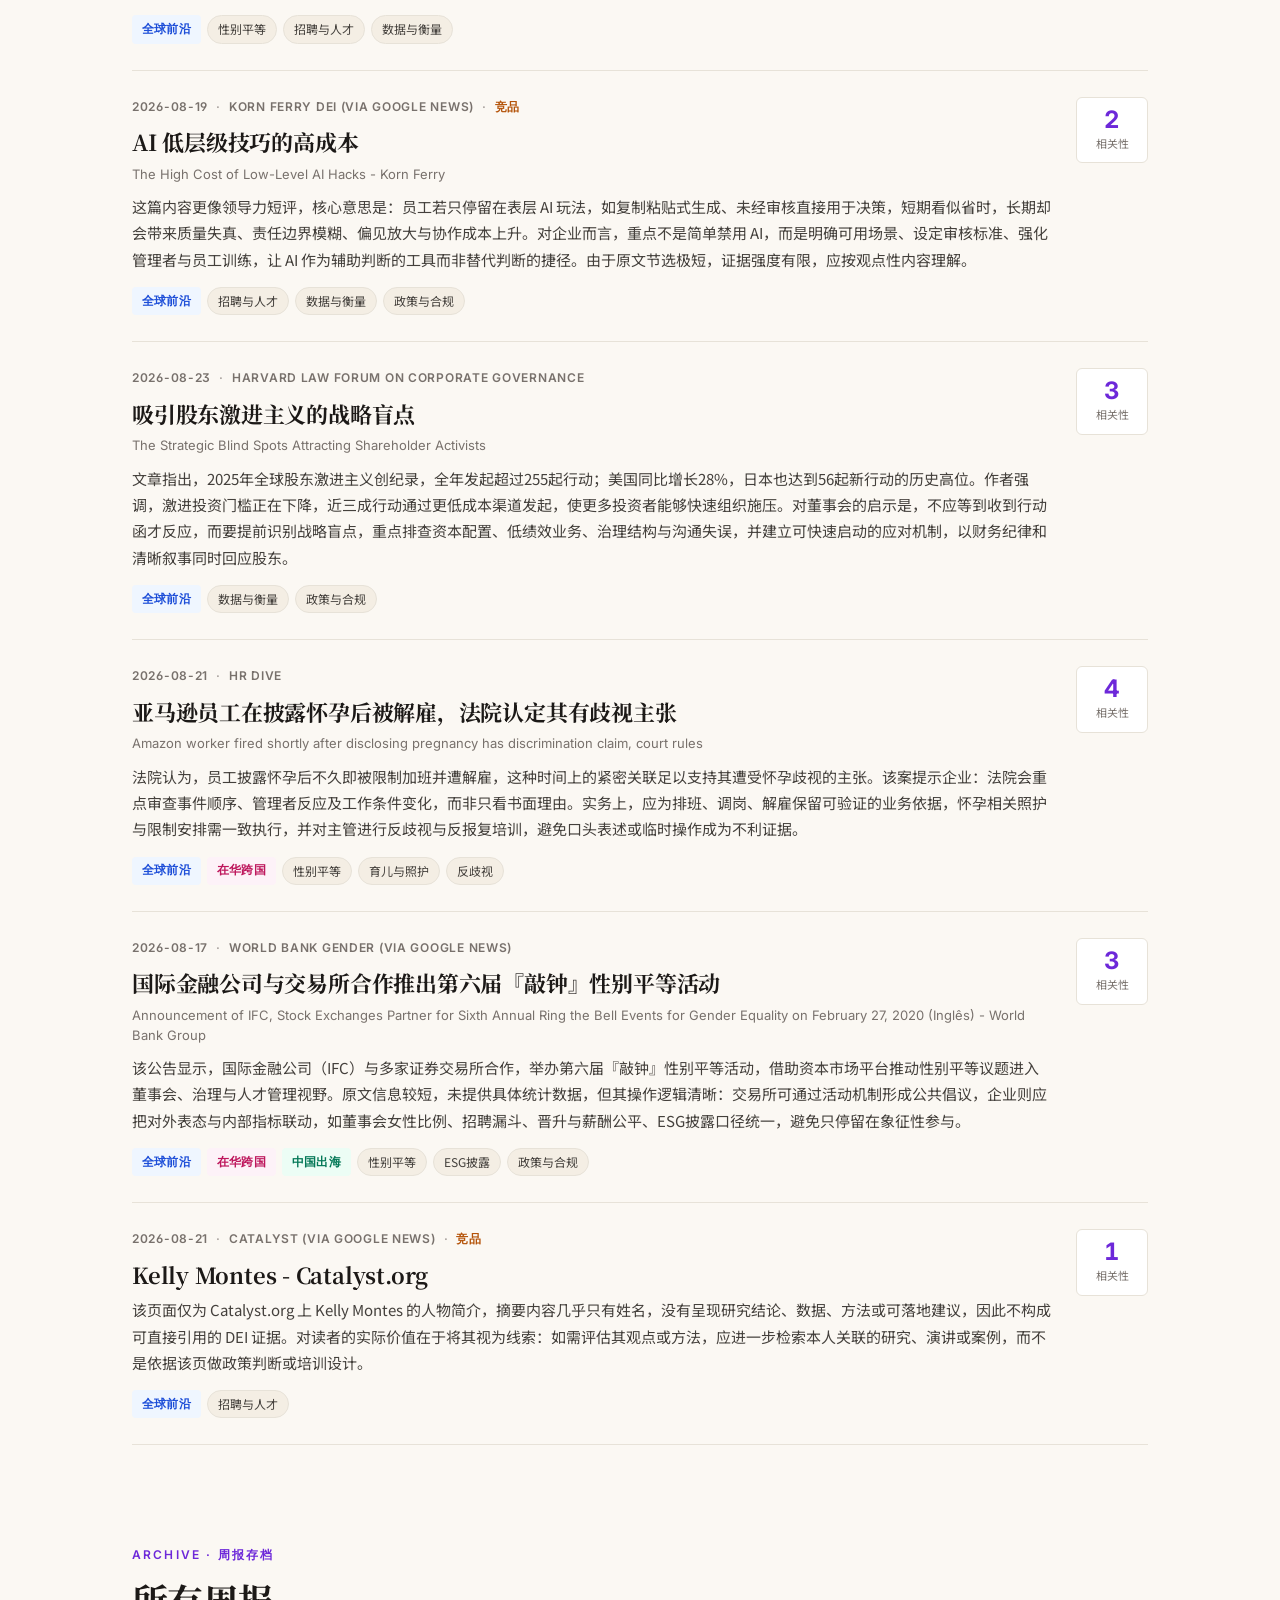
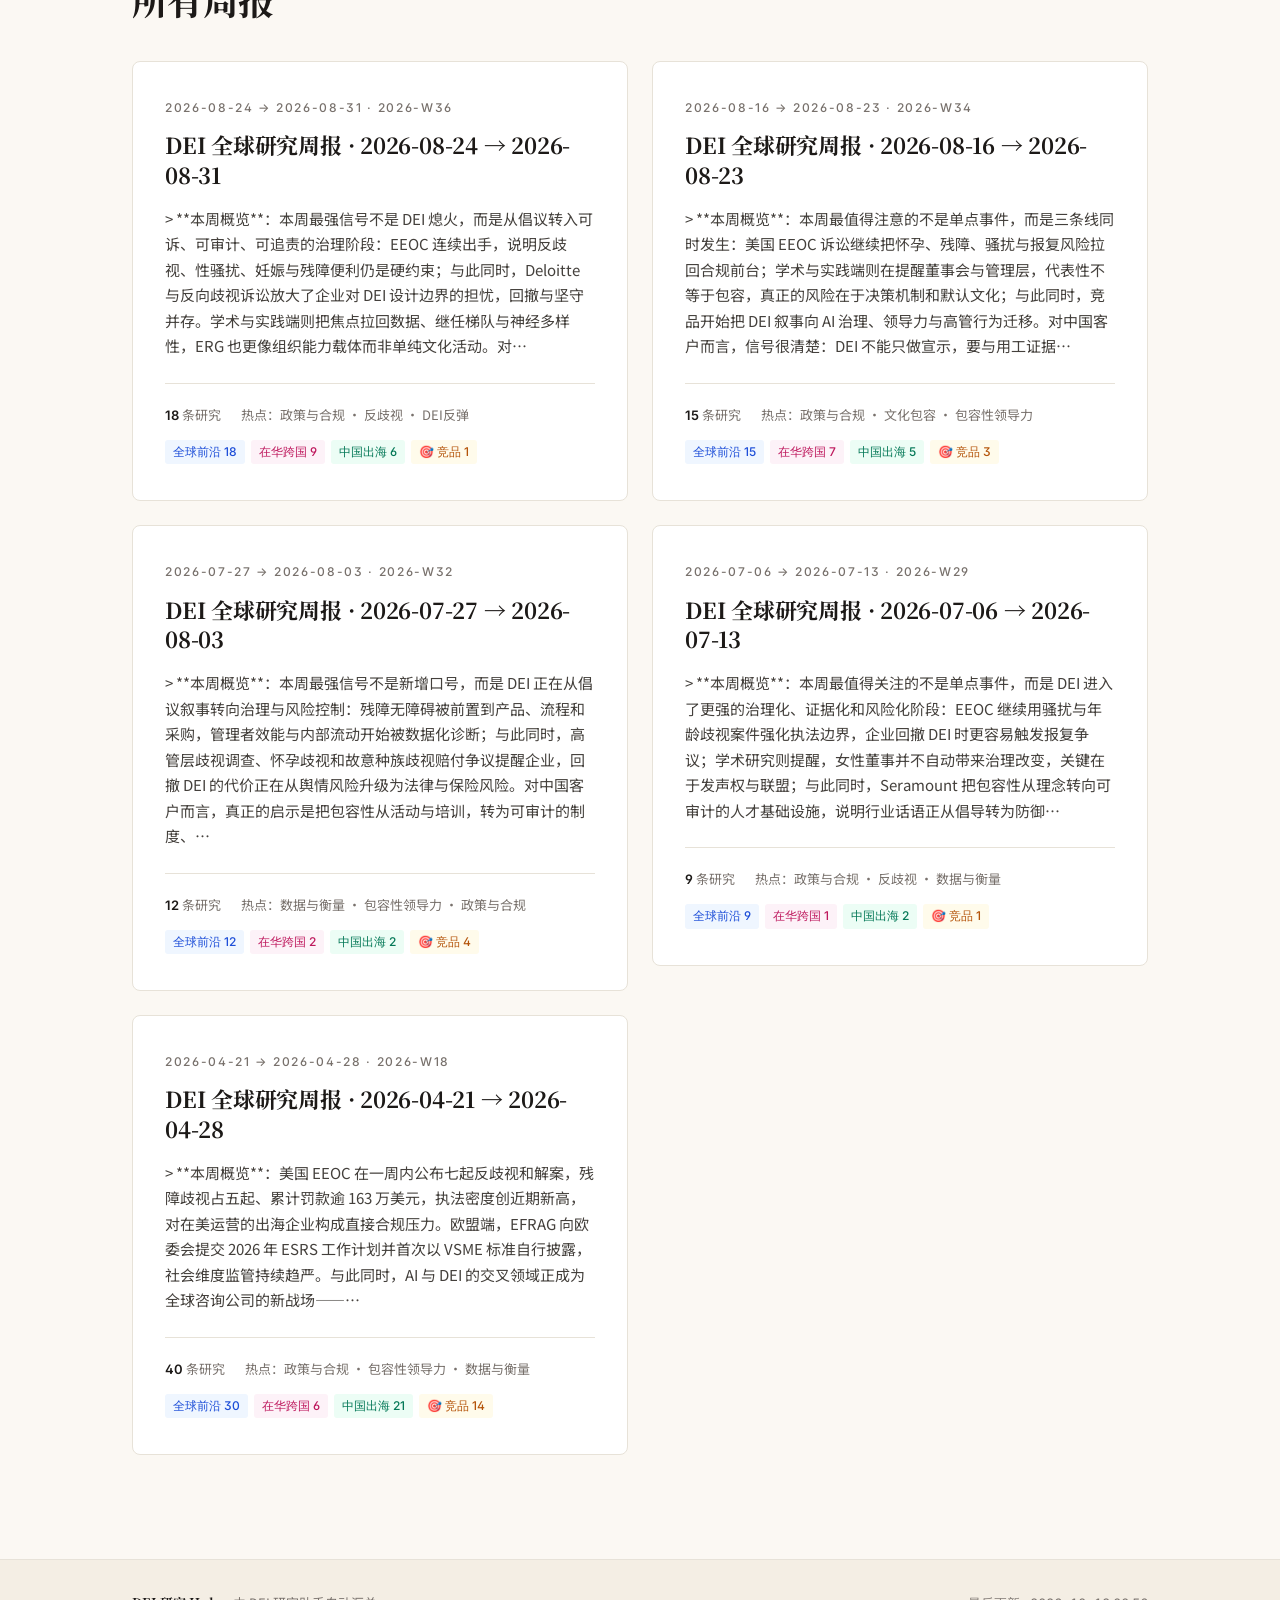
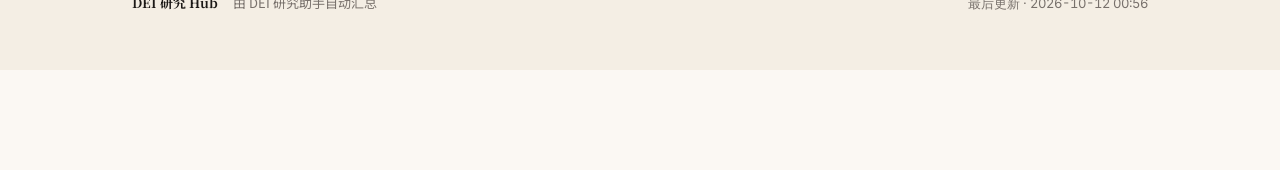
==== commit d39a9b65: "chore(reports): weekly run 2026-10-12" ====
--- a/reports/site/index.html
+++ b/reports/site/index.html
@@ -1275,7 +1275,7 @@
                     <span class="brand-mini">DEI 研究 Hub</span>
                     <span style="margin-left: 12px;">由 DEI 研究助手自动汇总</span>
                 </div>
-                <div class="font-en">最后更新 · 2026-10-05 00:25</div>
+                <div class="font-en">最后更新 · 2026-10-12 00:56</div>
             </div>
         </div>
     </footer>
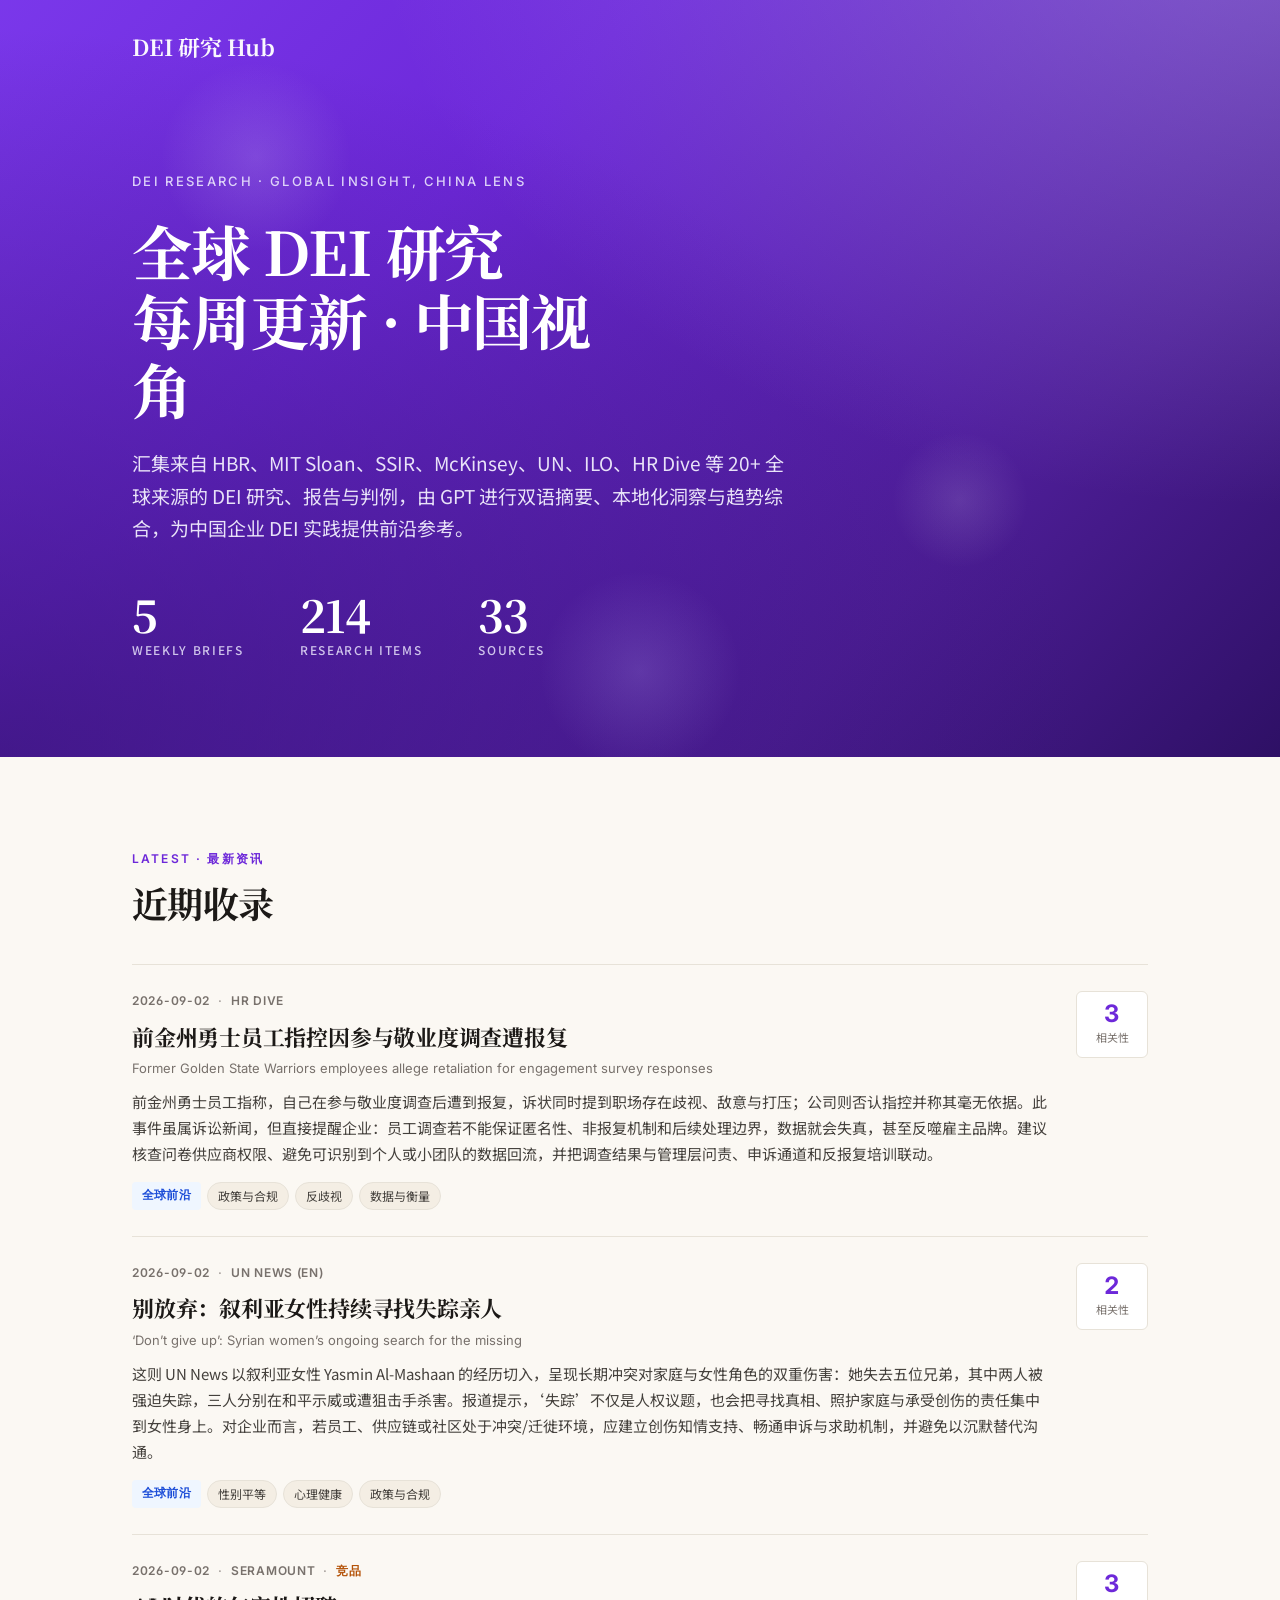
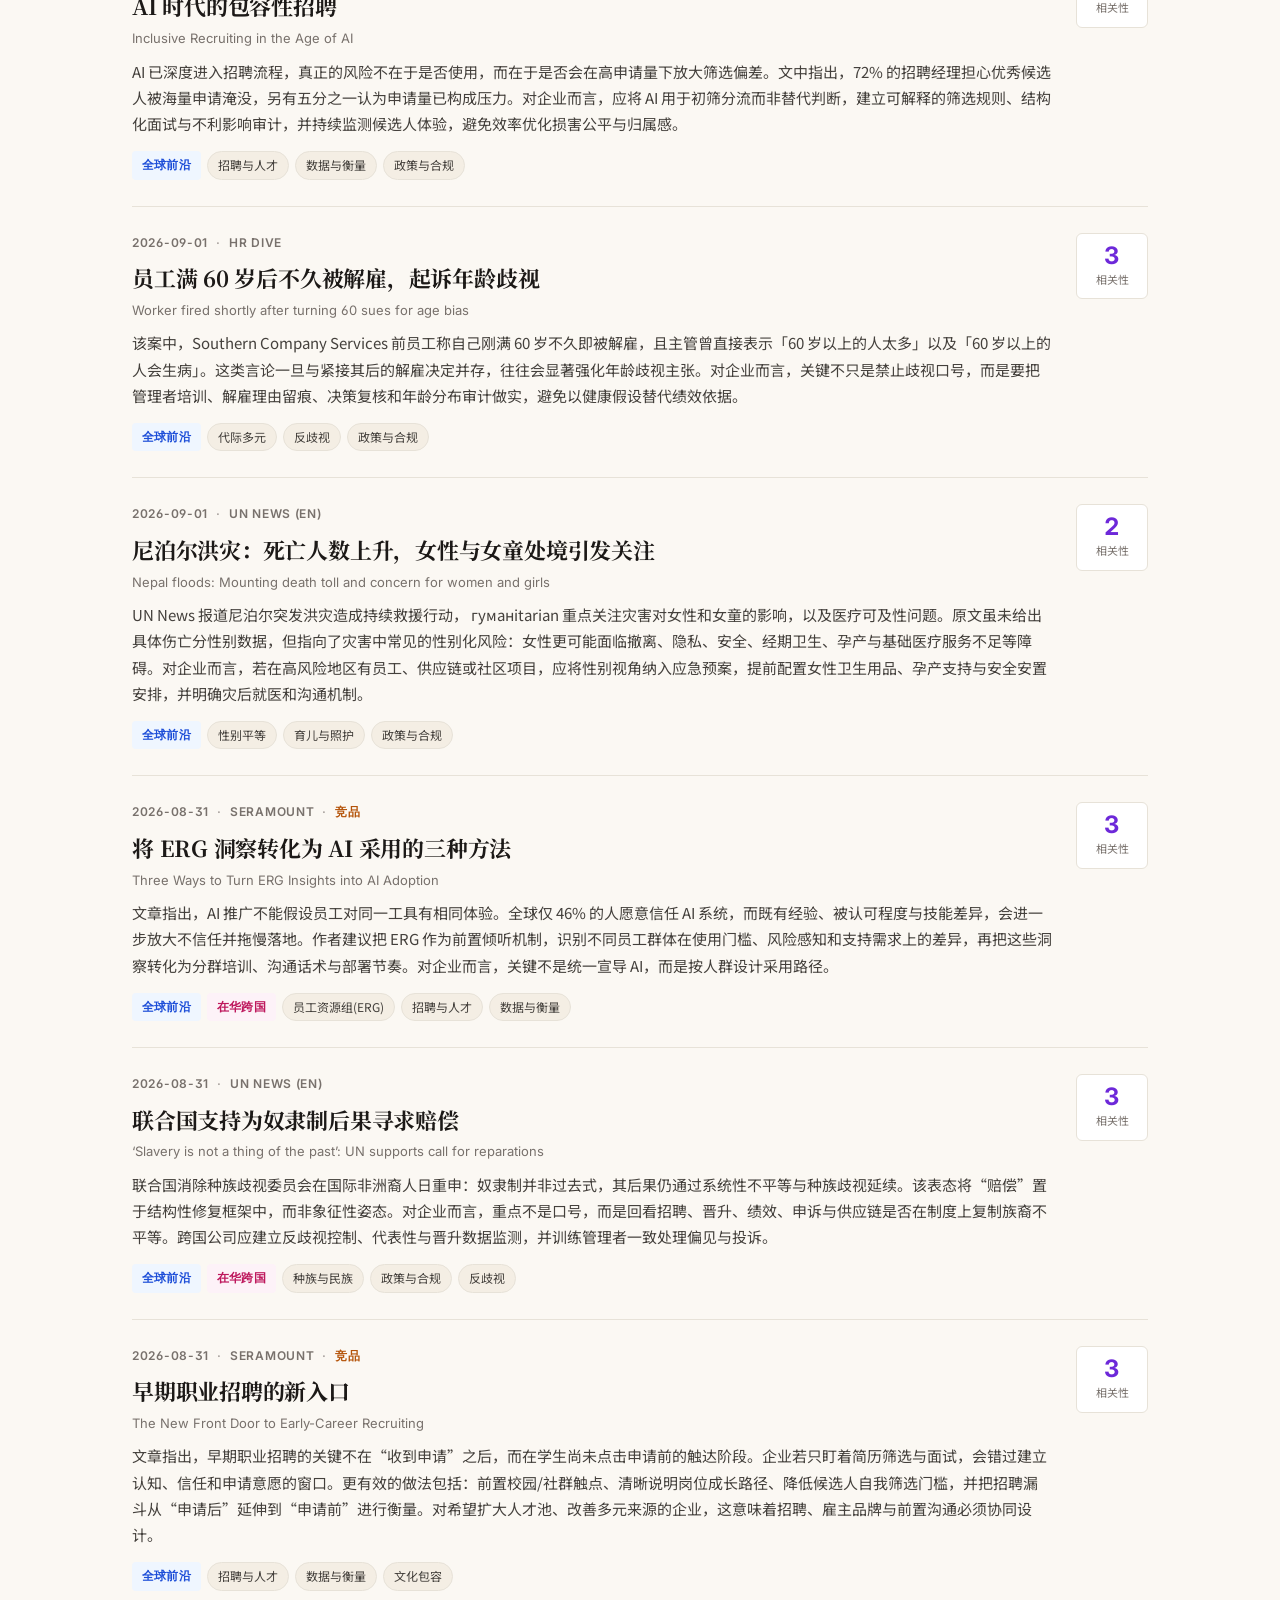
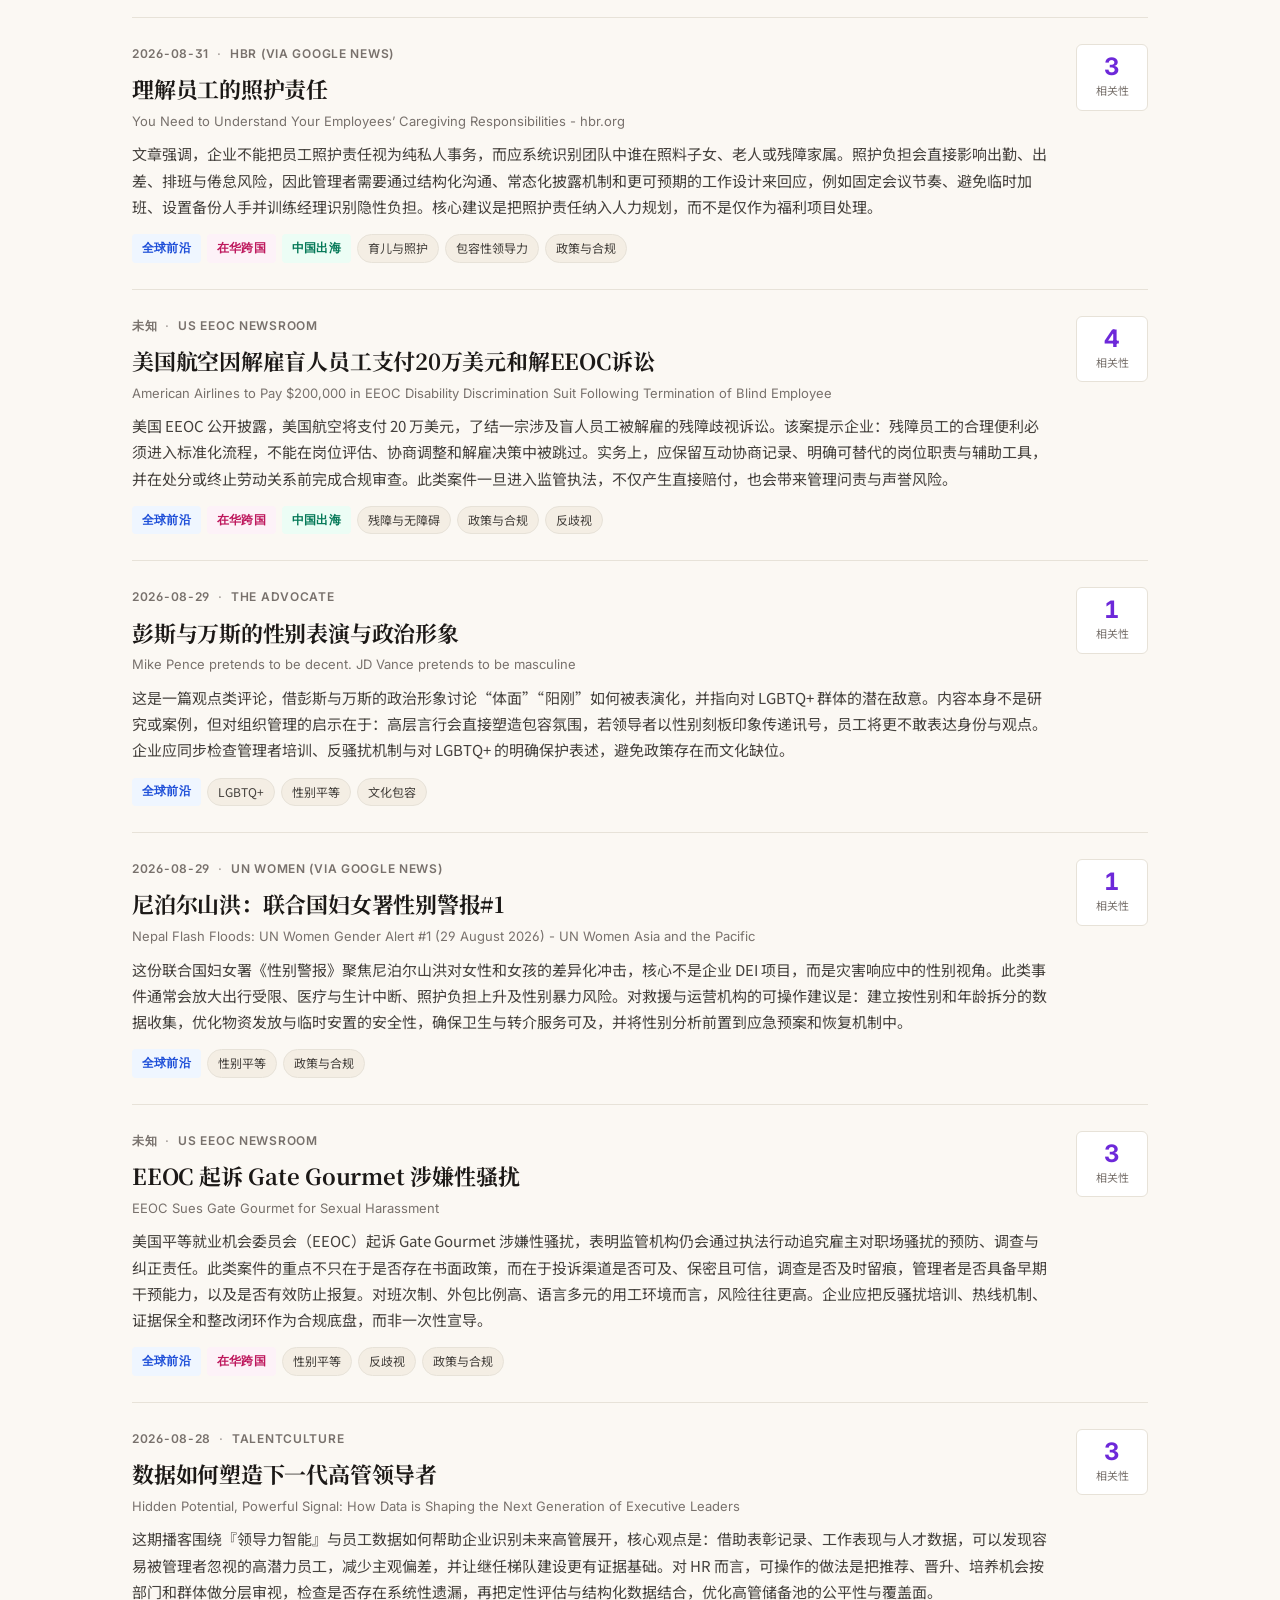
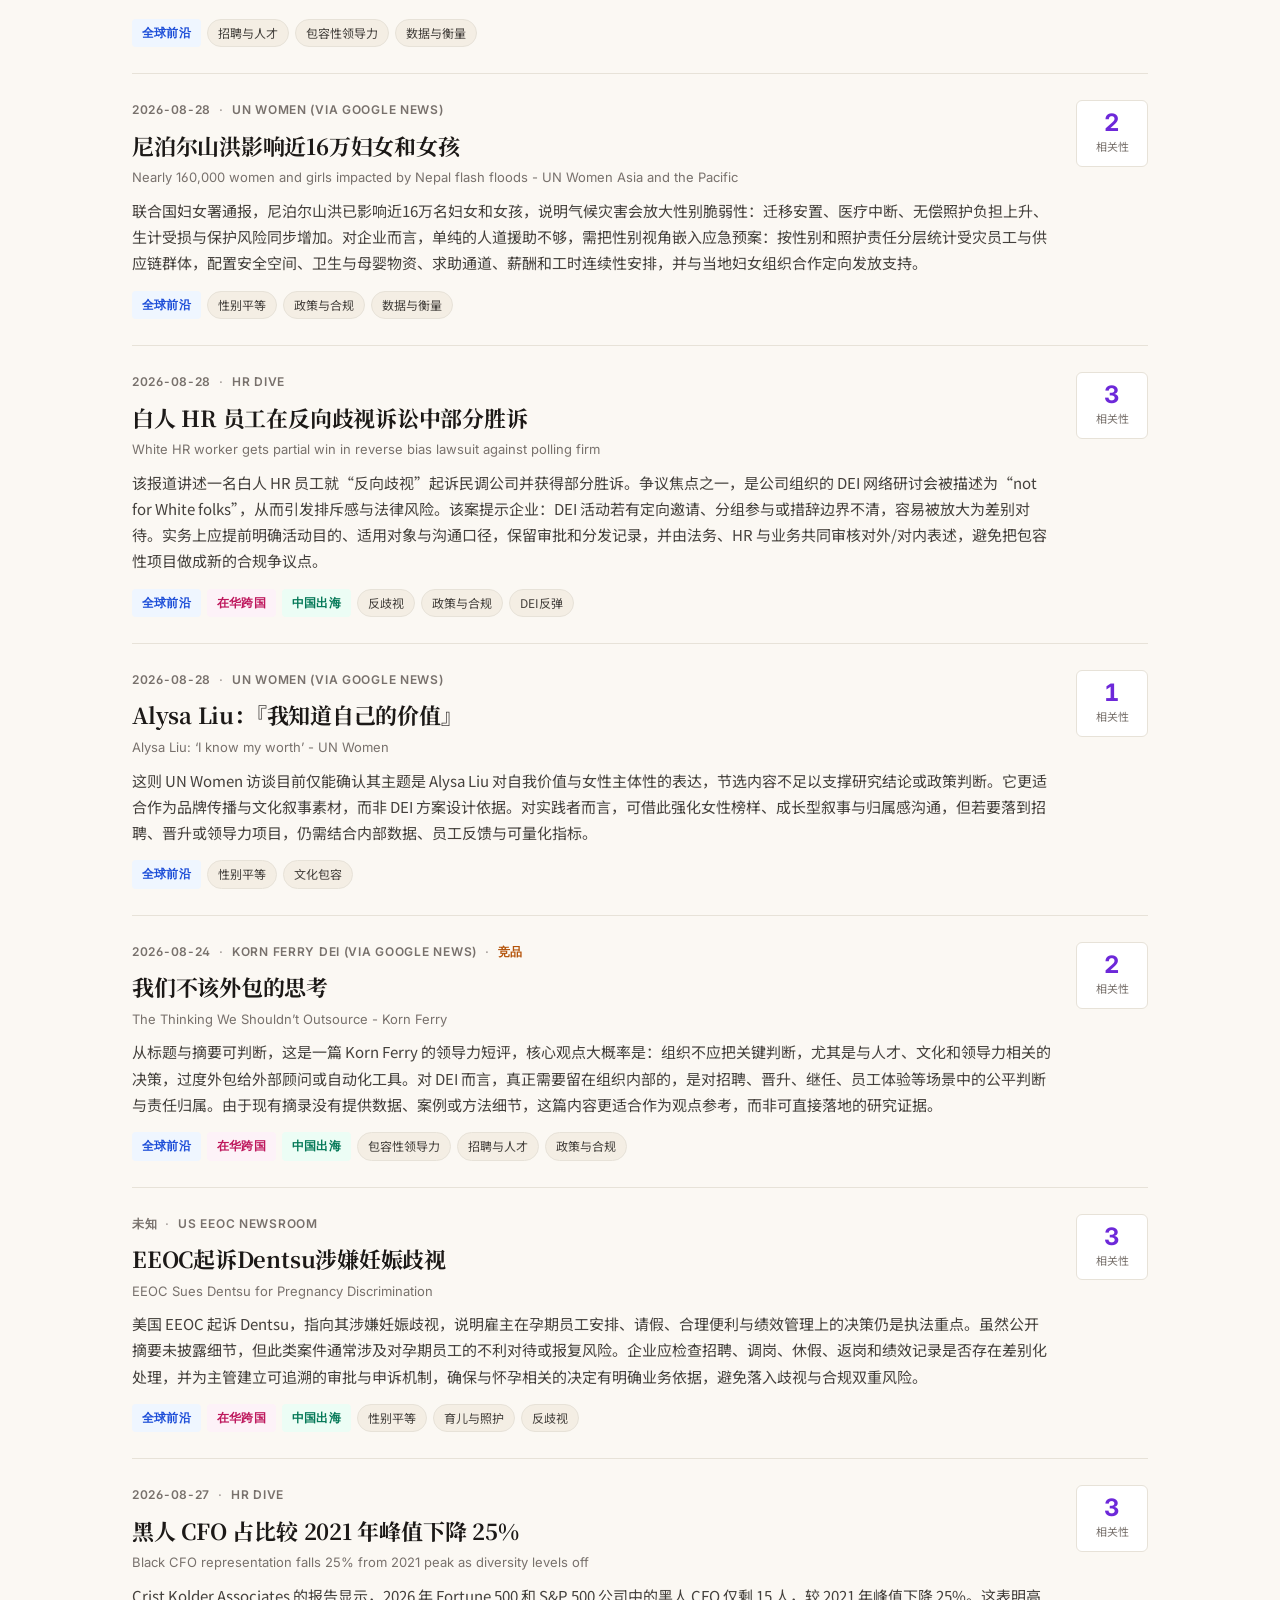
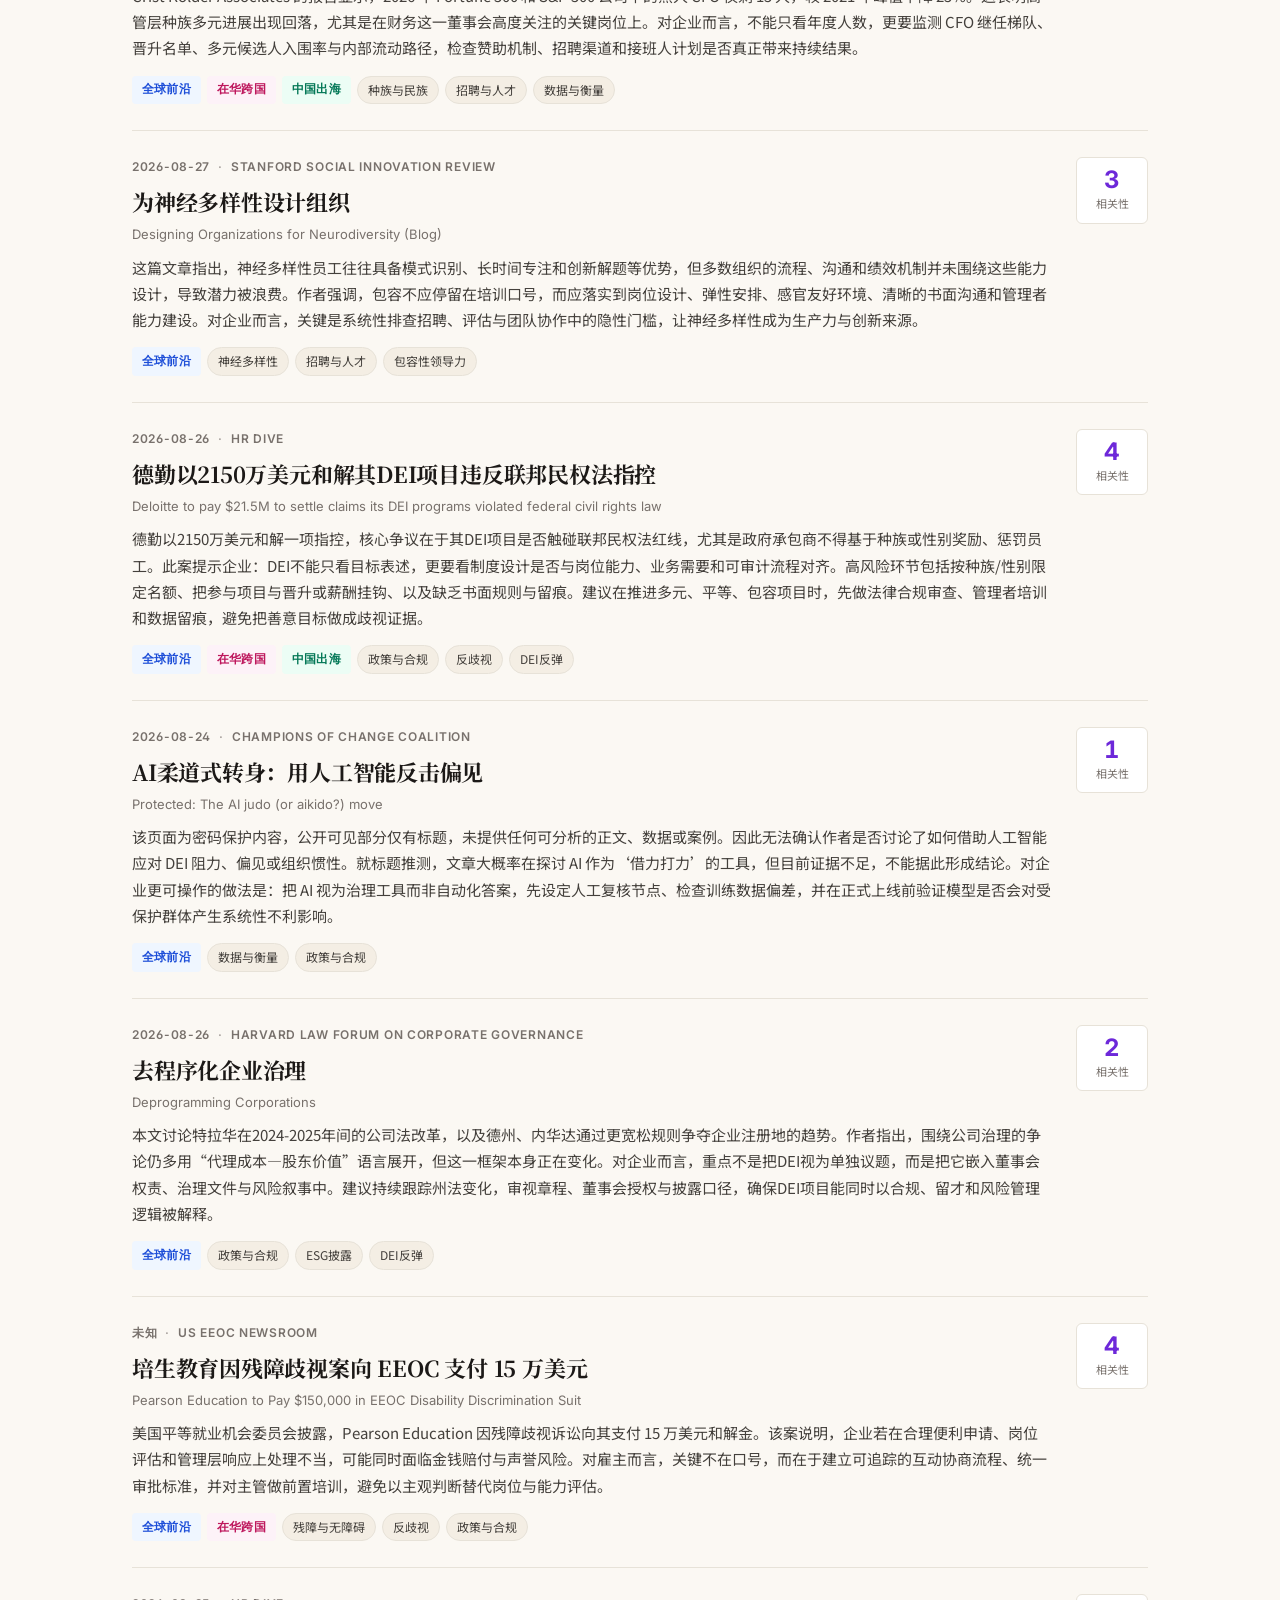
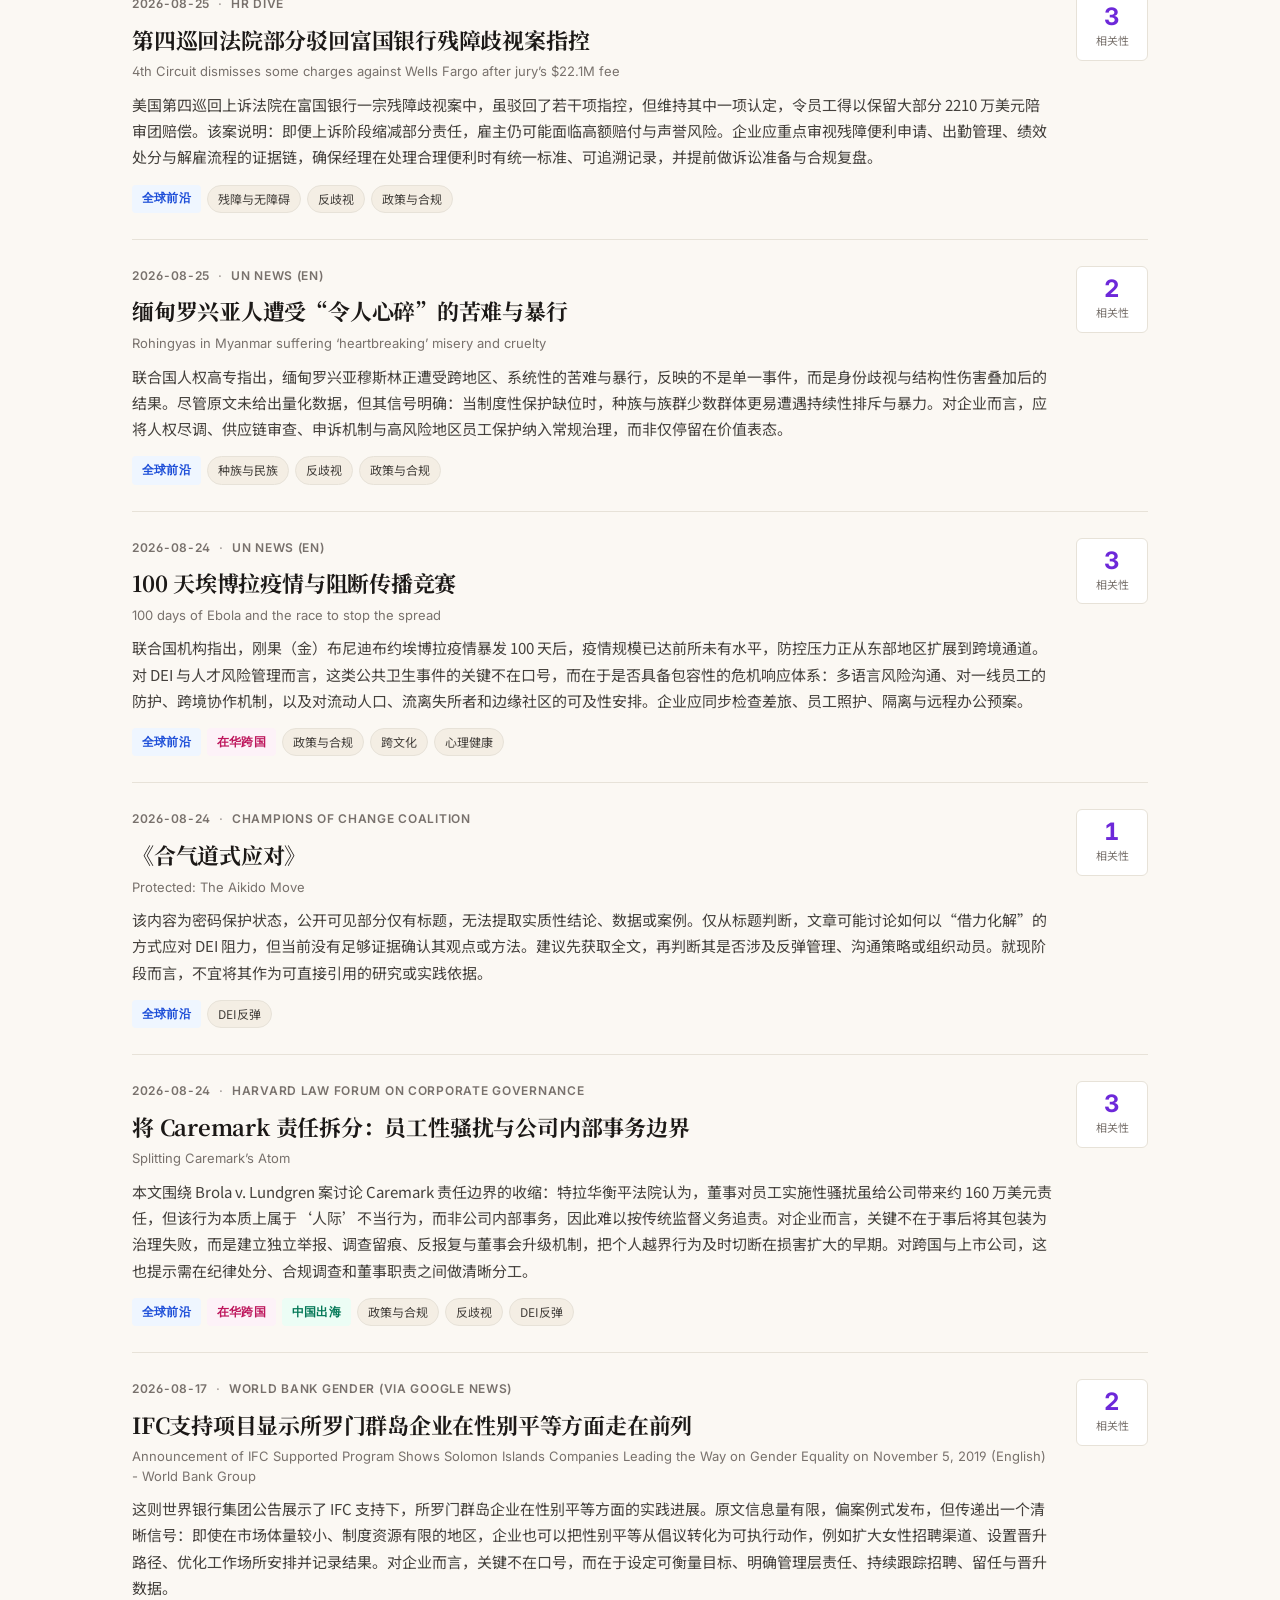
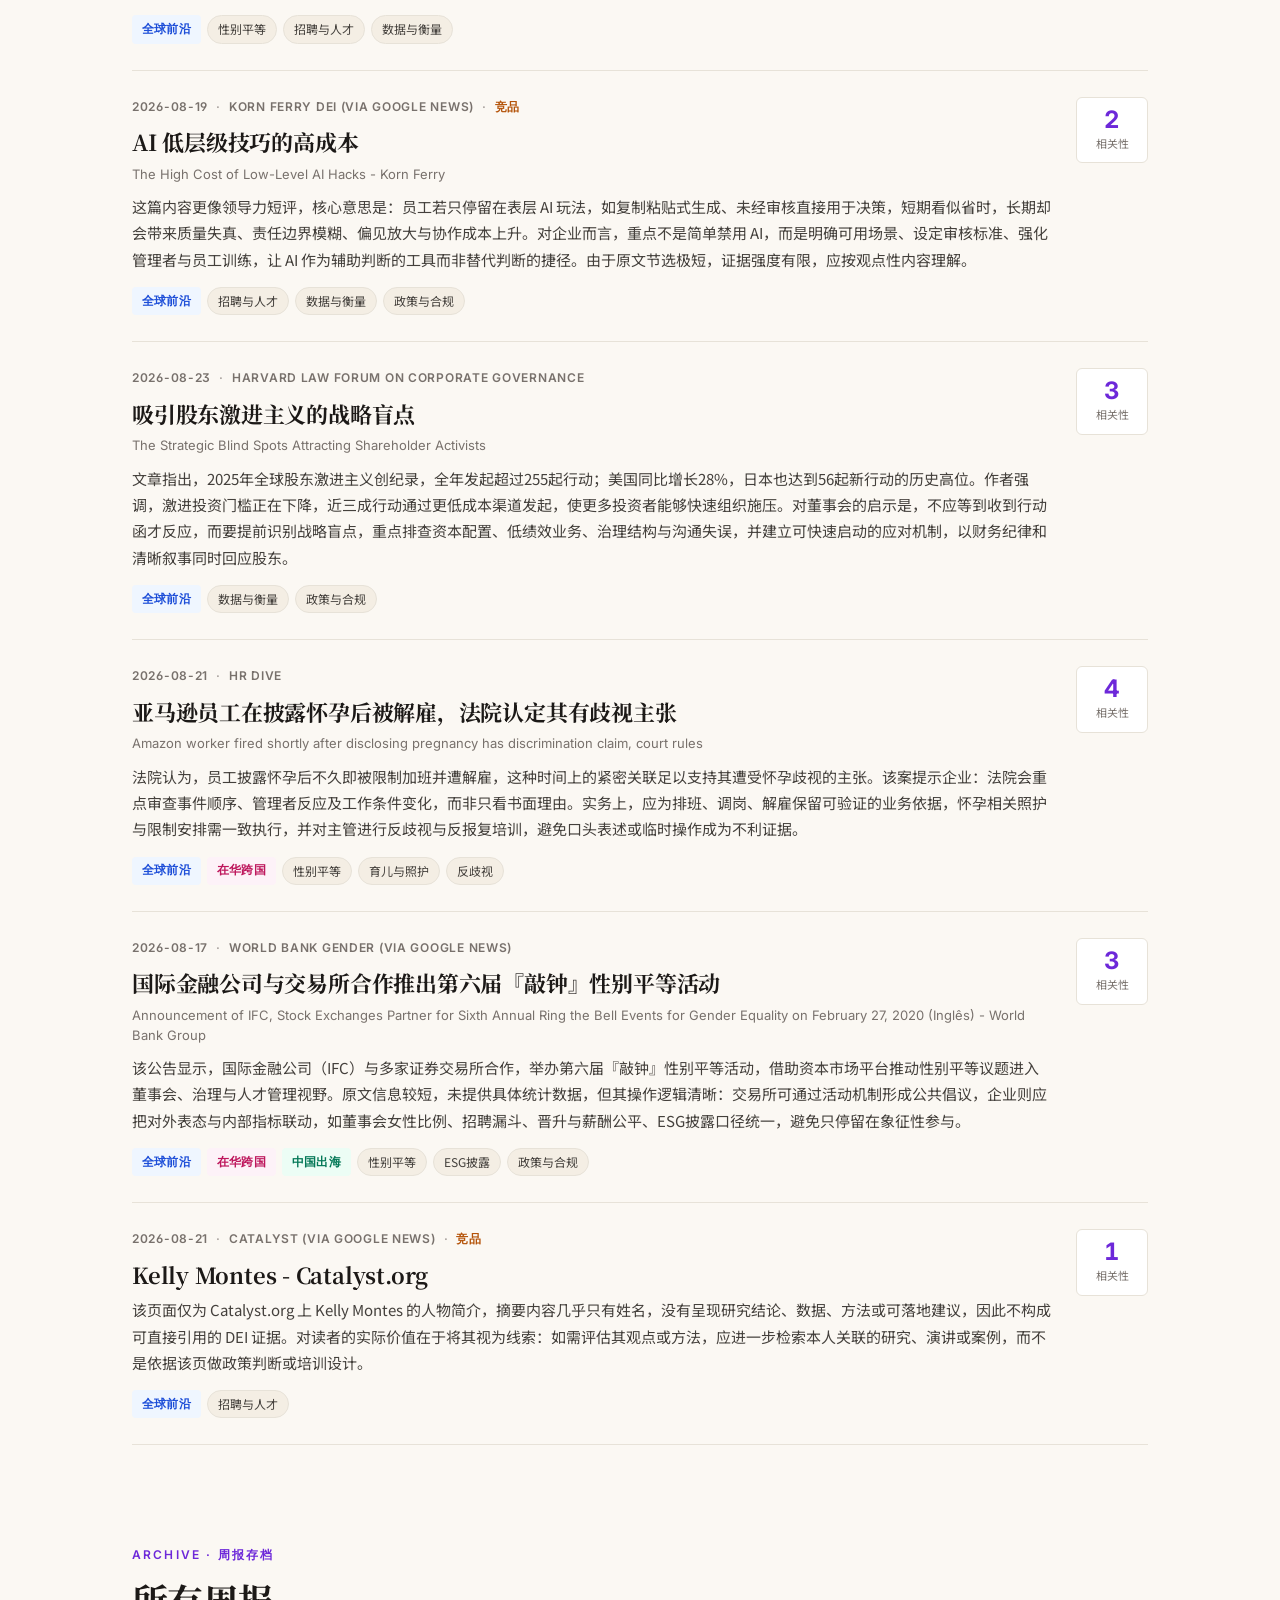
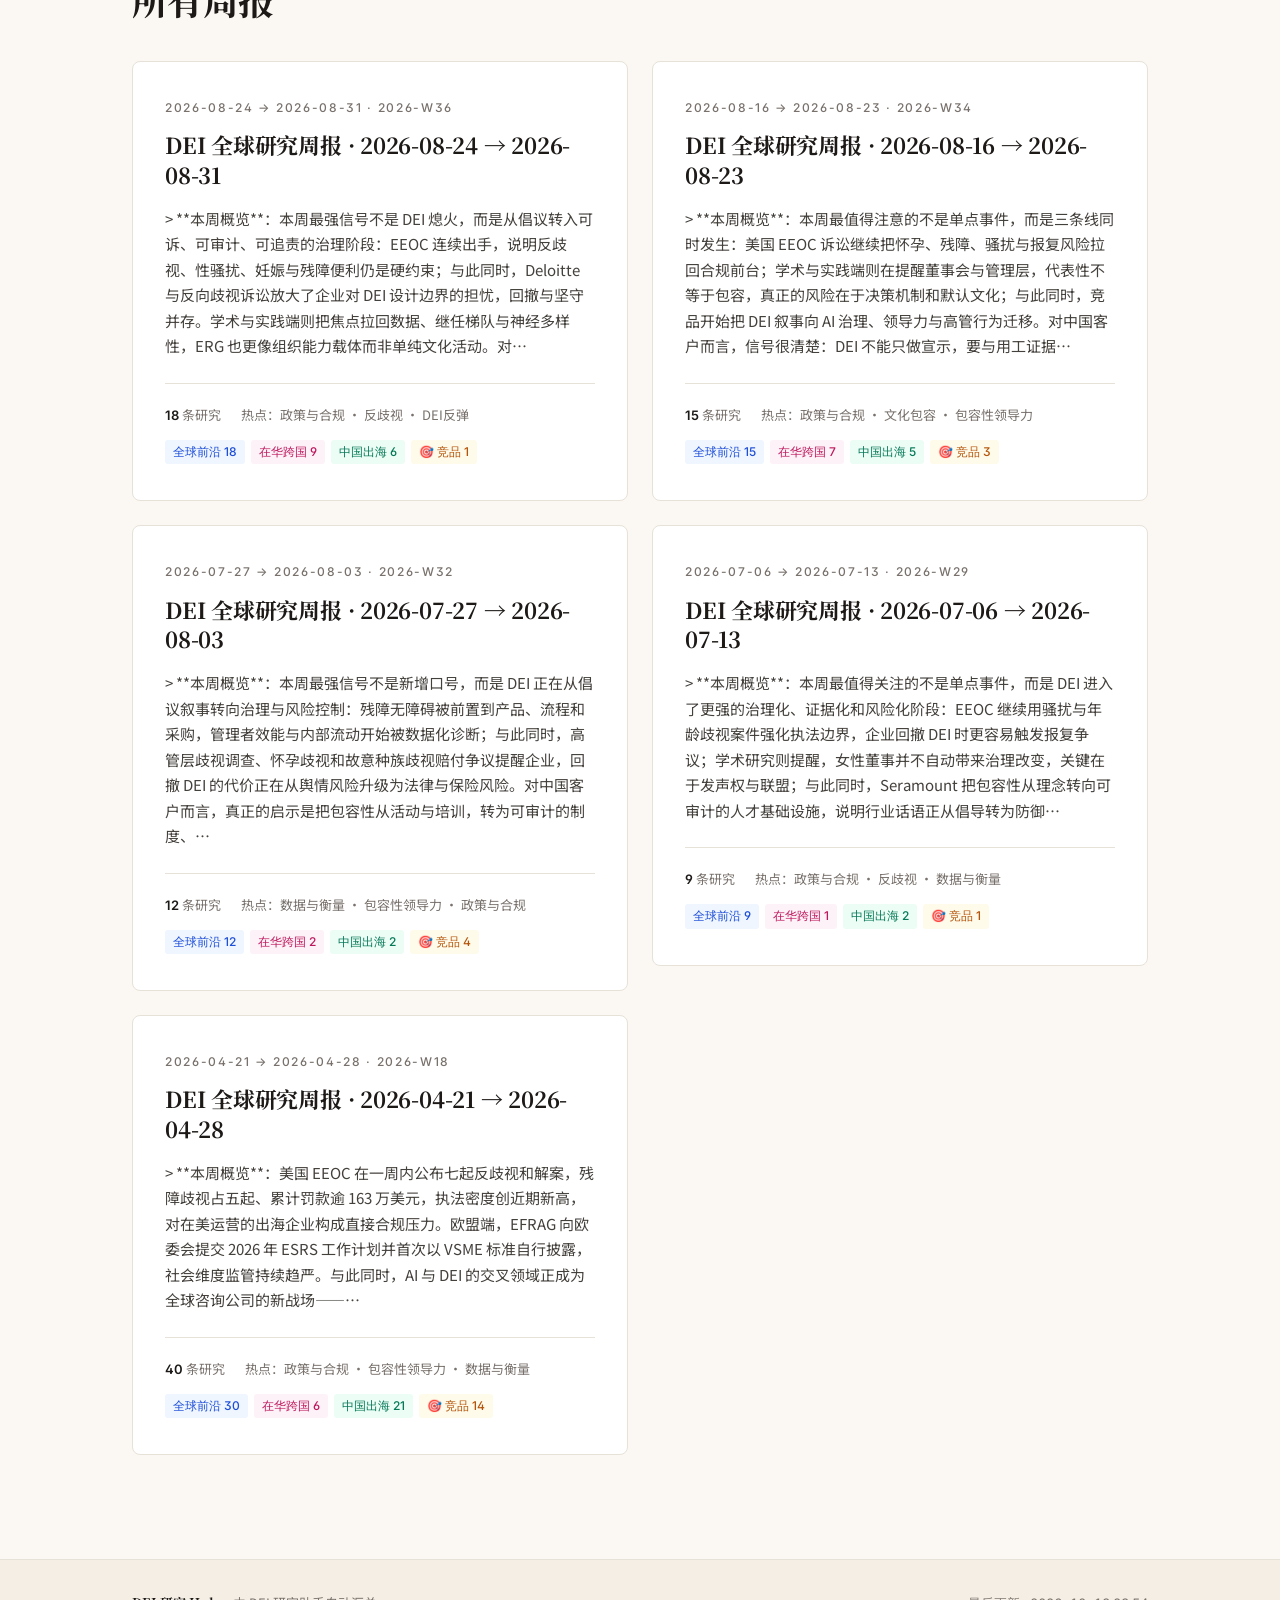
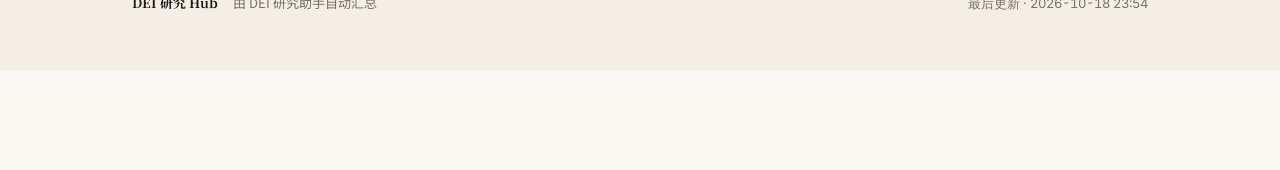
==== commit 40f8787b: "chore(reports): weekly run 2026-10-18" ====
--- a/reports/site/index.html
+++ b/reports/site/index.html
@@ -1275,7 +1275,7 @@
                     <span class="brand-mini">DEI 研究 Hub</span>
                     <span style="margin-left: 12px;">由 DEI 研究助手自动汇总</span>
                 </div>
-                <div class="font-en">最后更新 · 2026-10-12 00:56</div>
+                <div class="font-en">最后更新 · 2026-10-18 23:54</div>
             </div>
         </div>
     </footer>
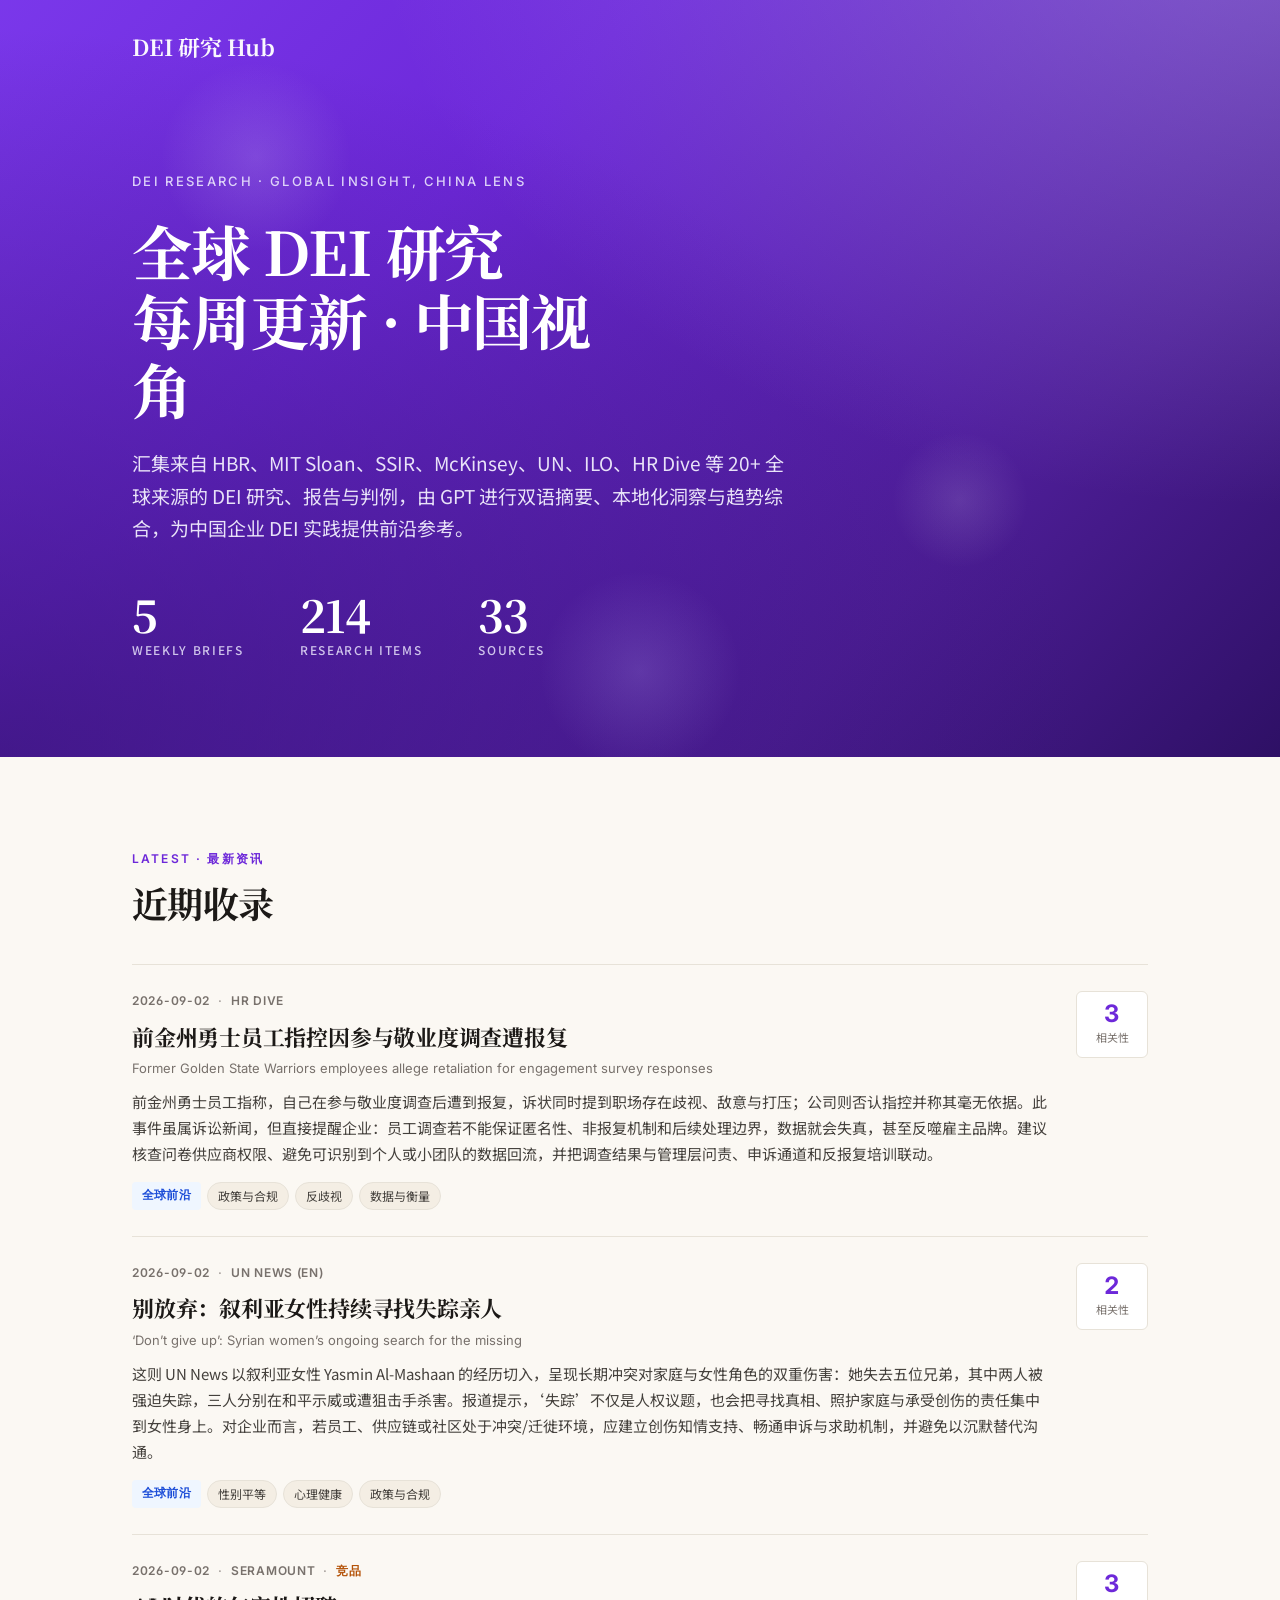
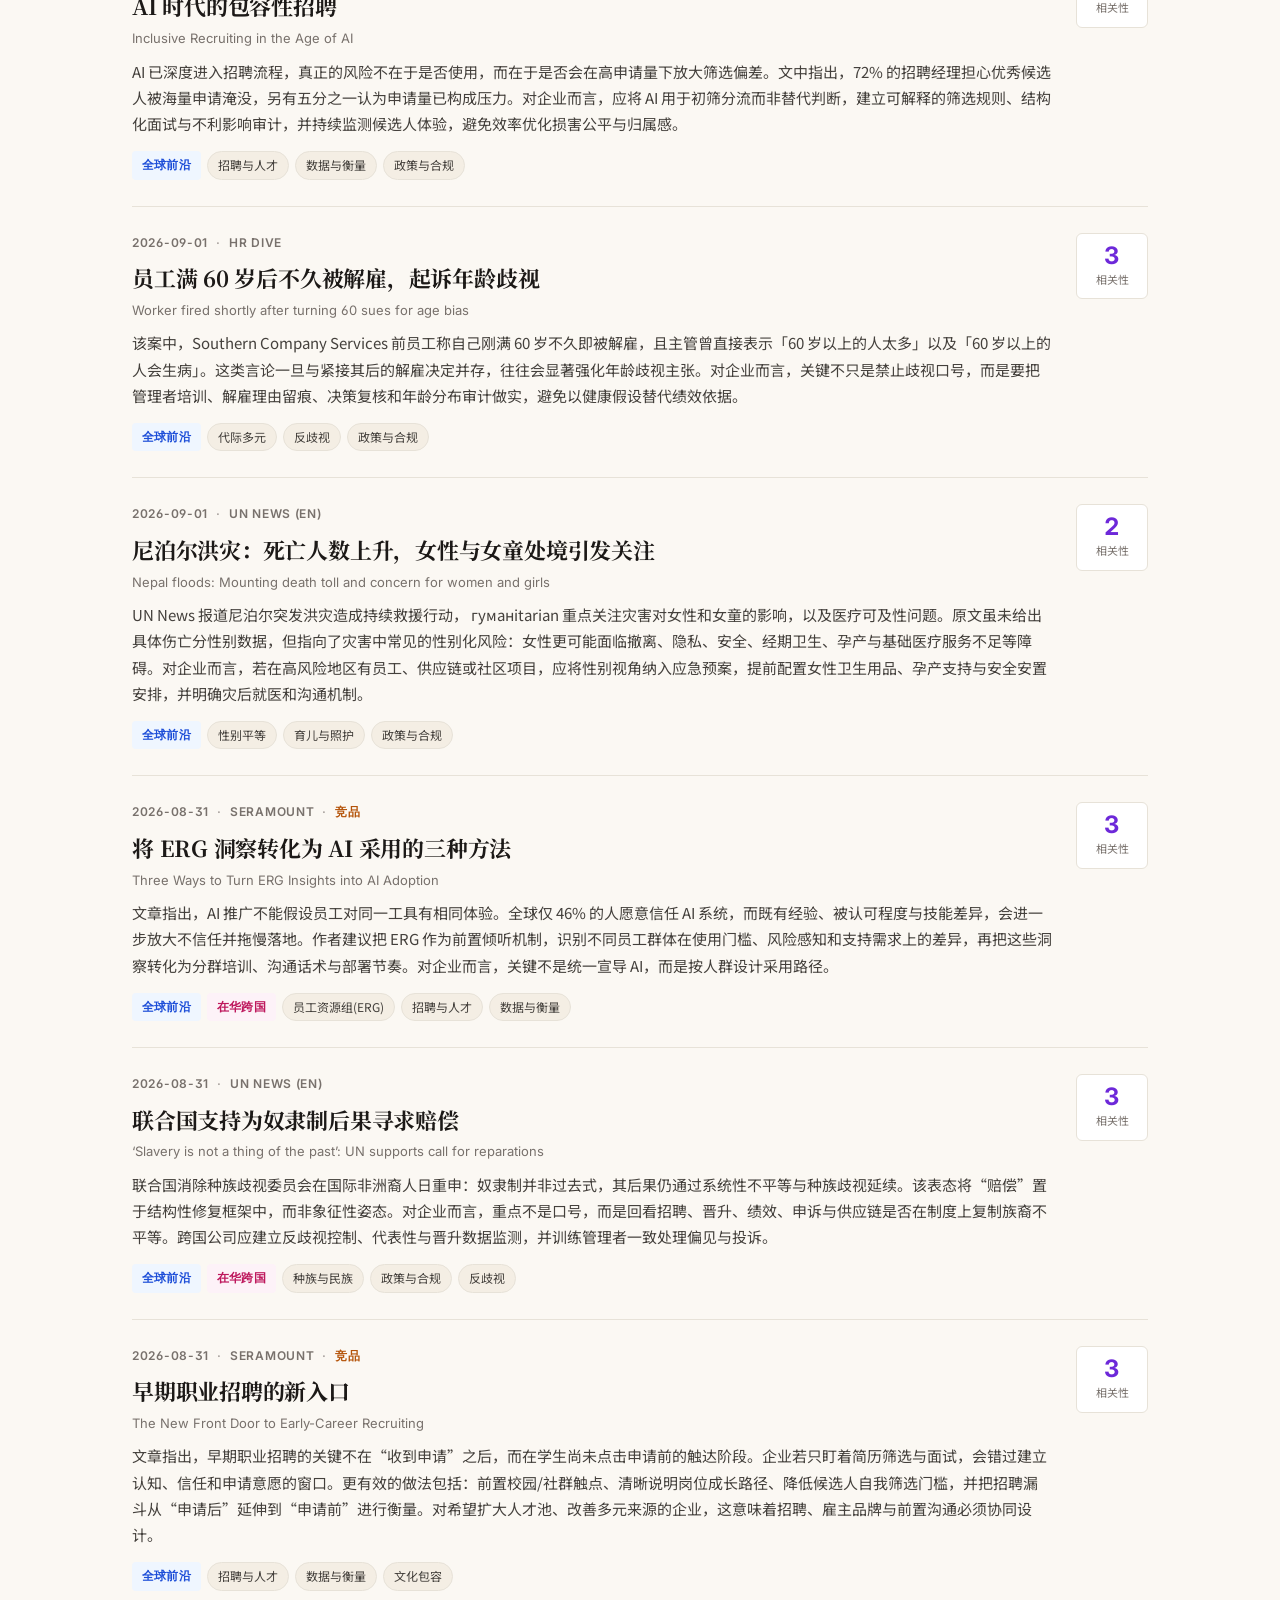
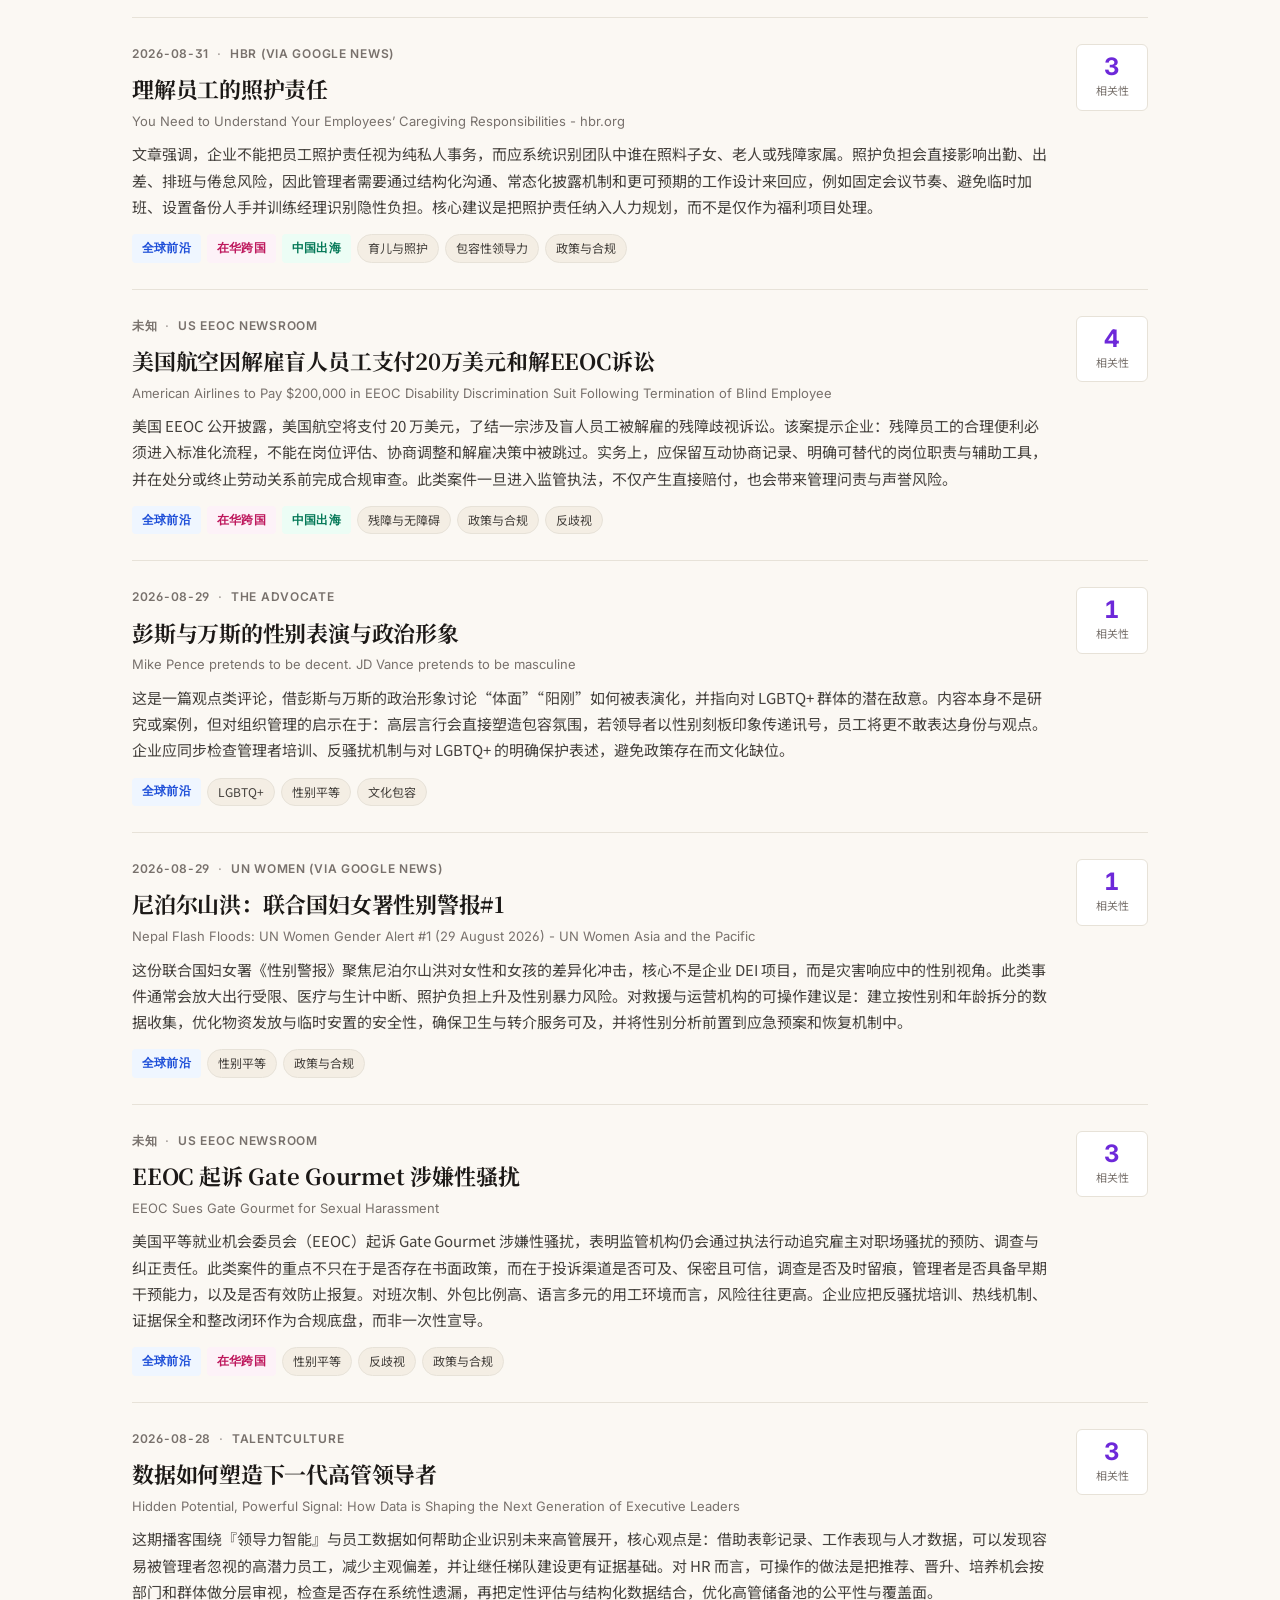
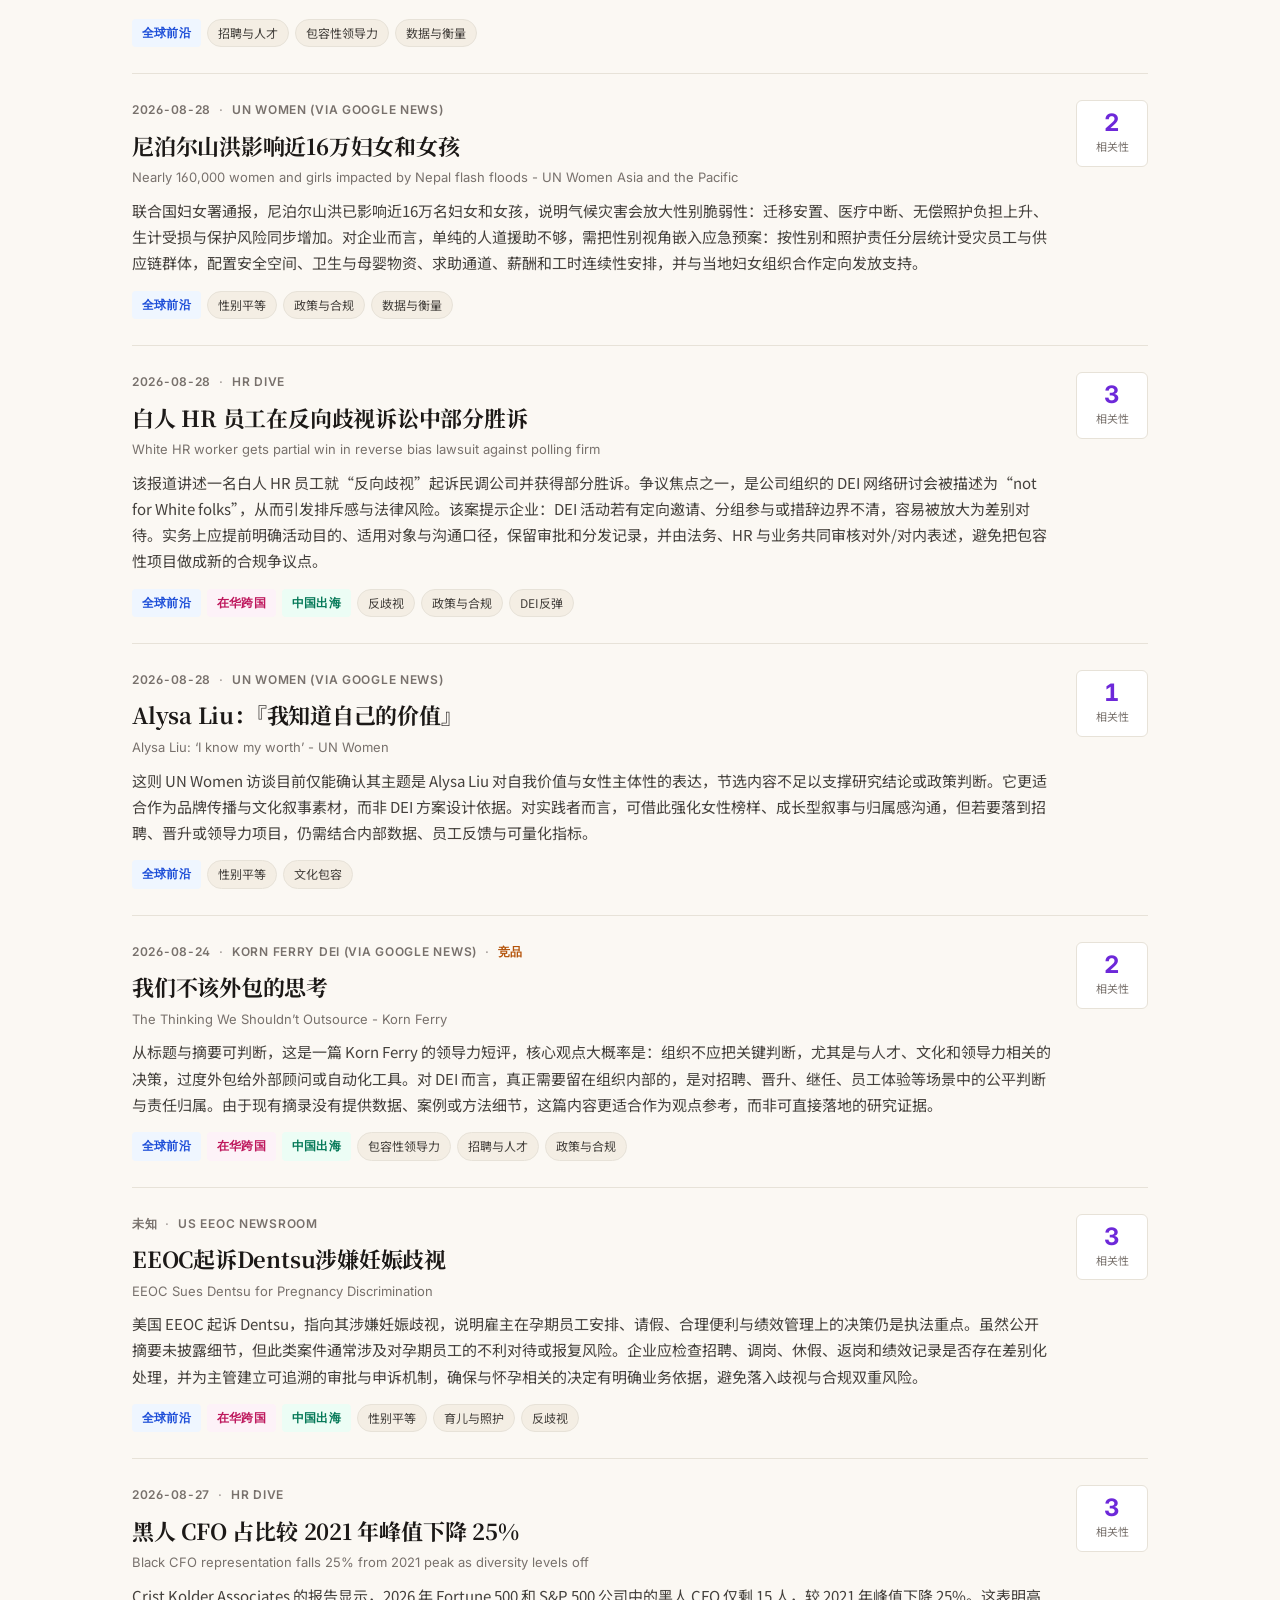
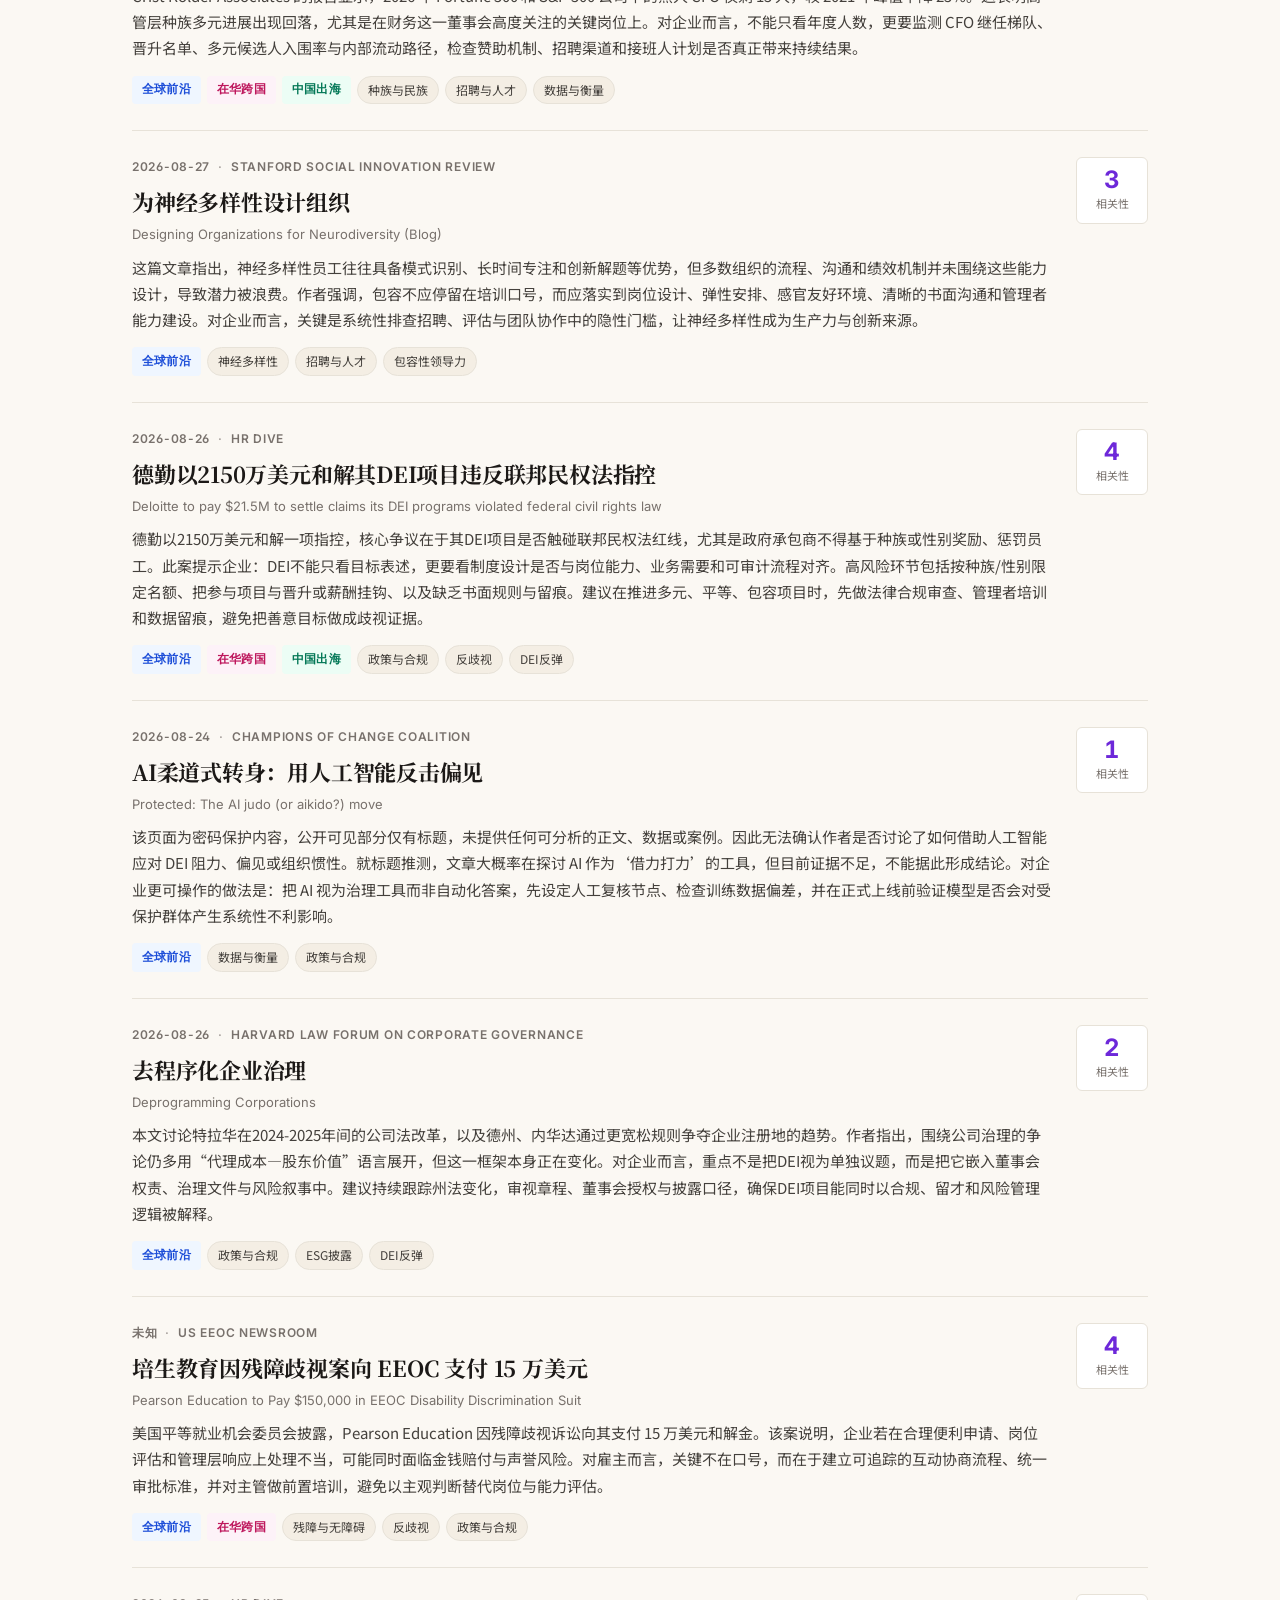
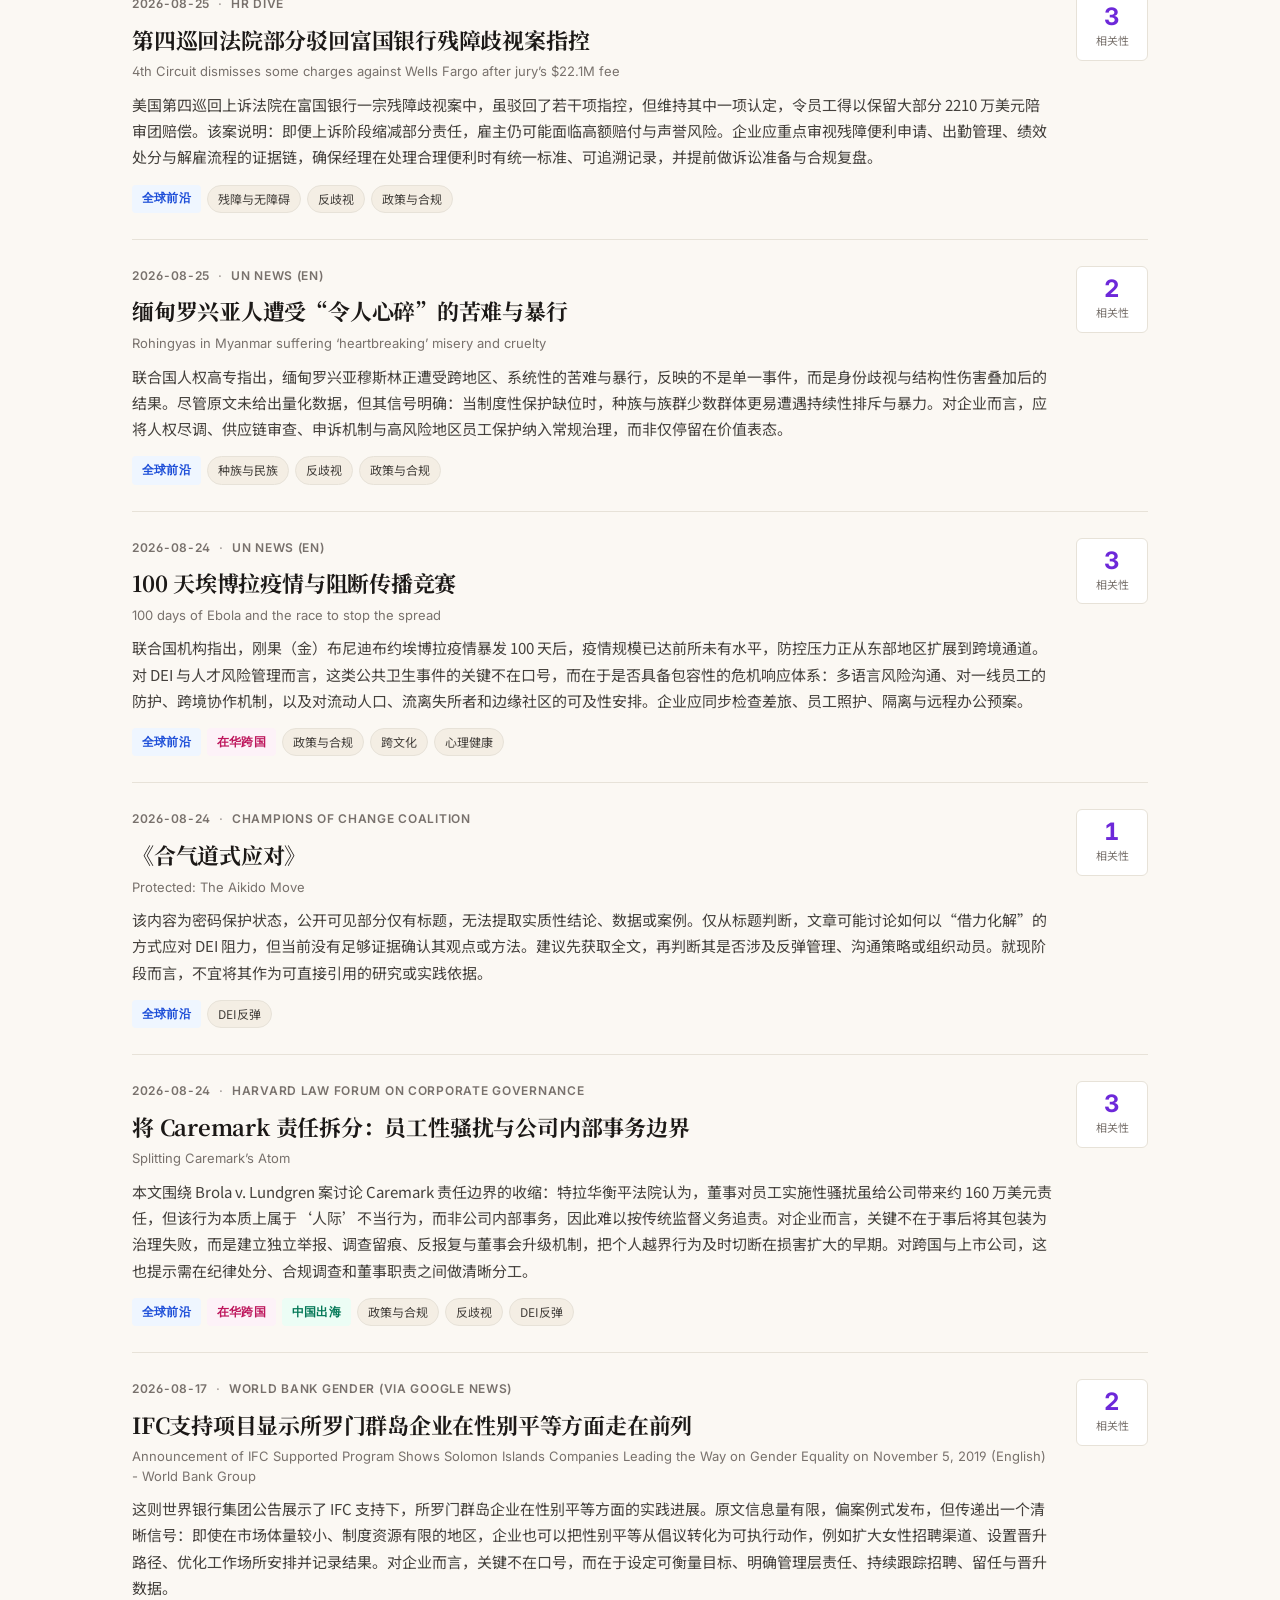
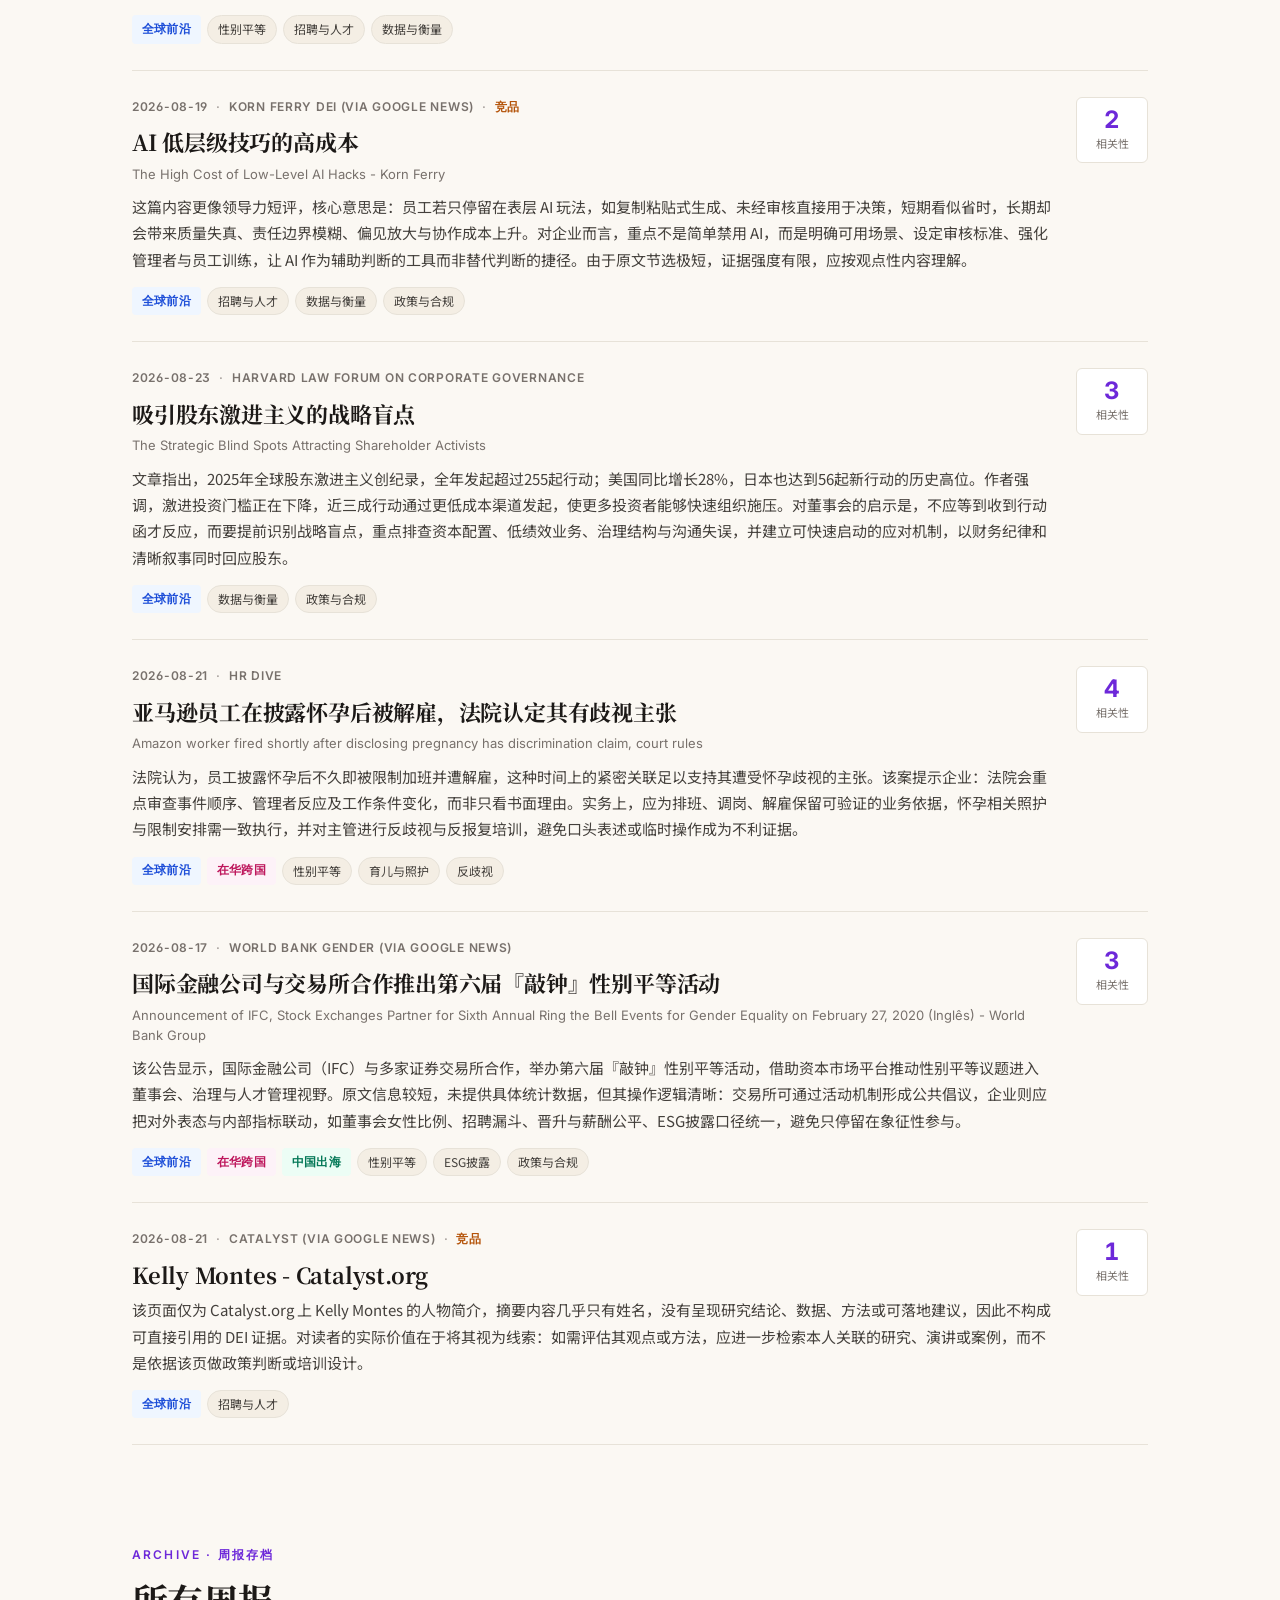
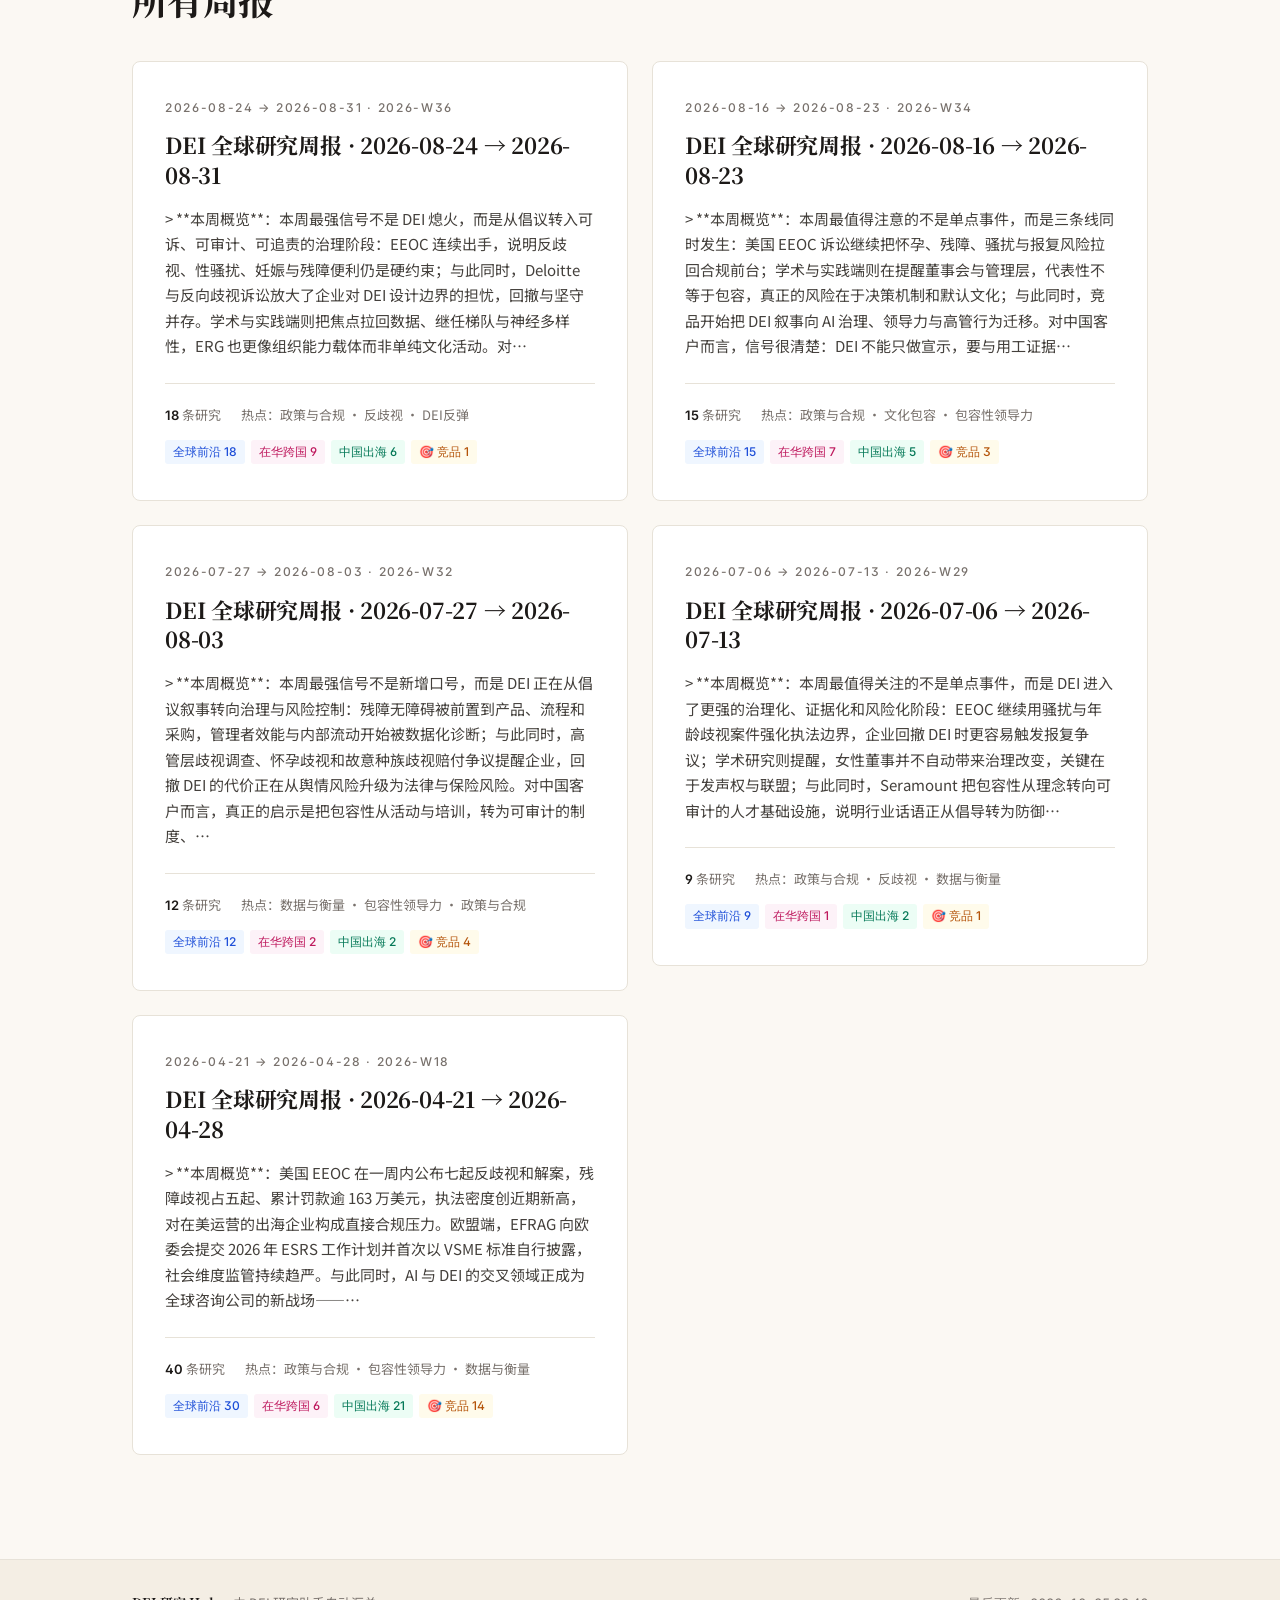
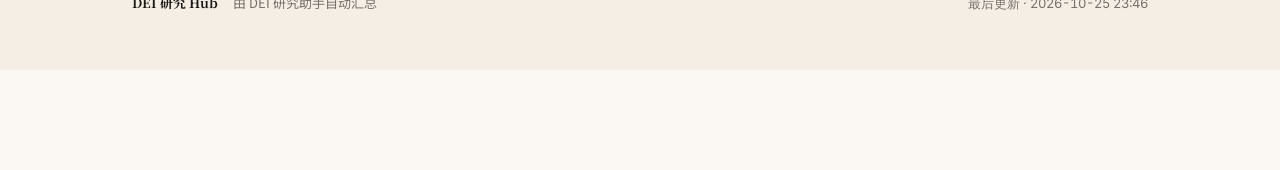
==== commit e745c8a6: "chore(reports): weekly run 2026-10-25" ====
--- a/reports/site/index.html
+++ b/reports/site/index.html
@@ -1275,7 +1275,7 @@
                     <span class="brand-mini">DEI 研究 Hub</span>
                     <span style="margin-left: 12px;">由 DEI 研究助手自动汇总</span>
                 </div>
-                <div class="font-en">最后更新 · 2026-10-18 23:54</div>
+                <div class="font-en">最后更新 · 2026-10-25 23:46</div>
             </div>
         </div>
     </footer>
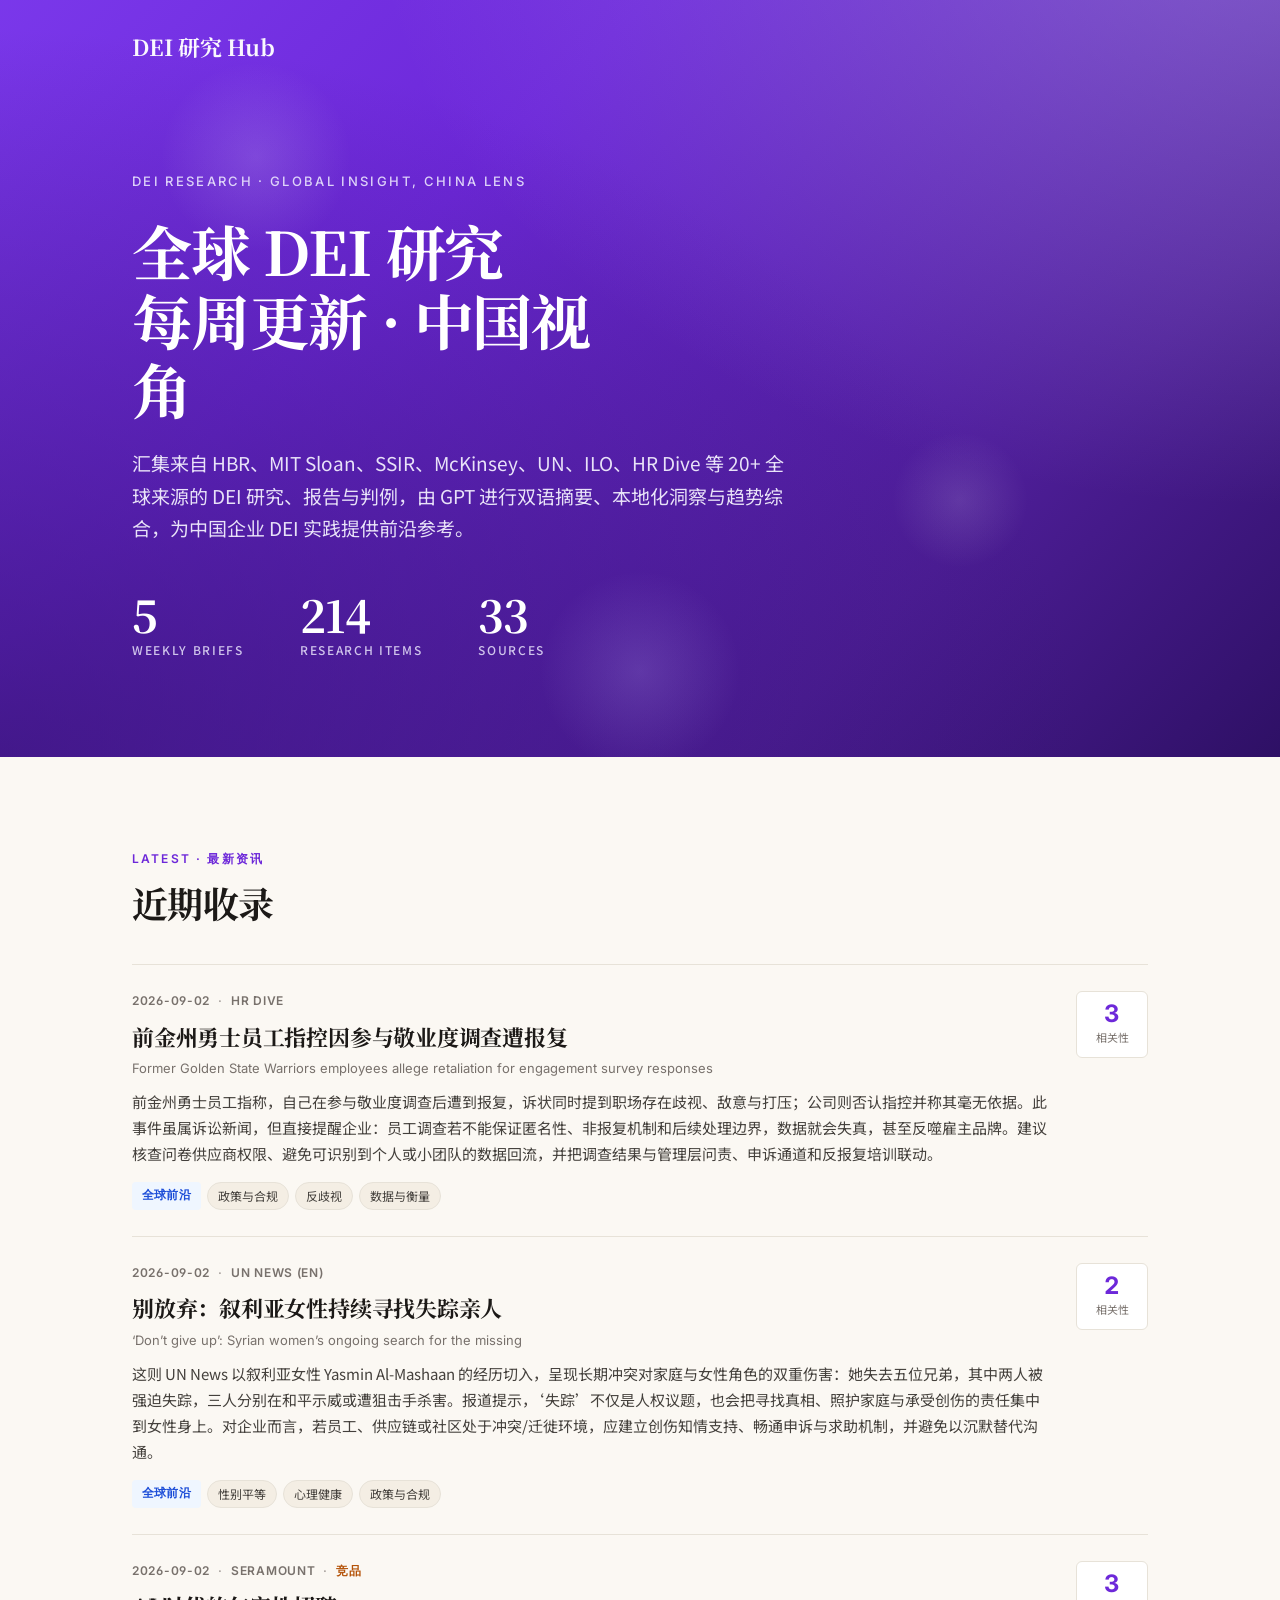
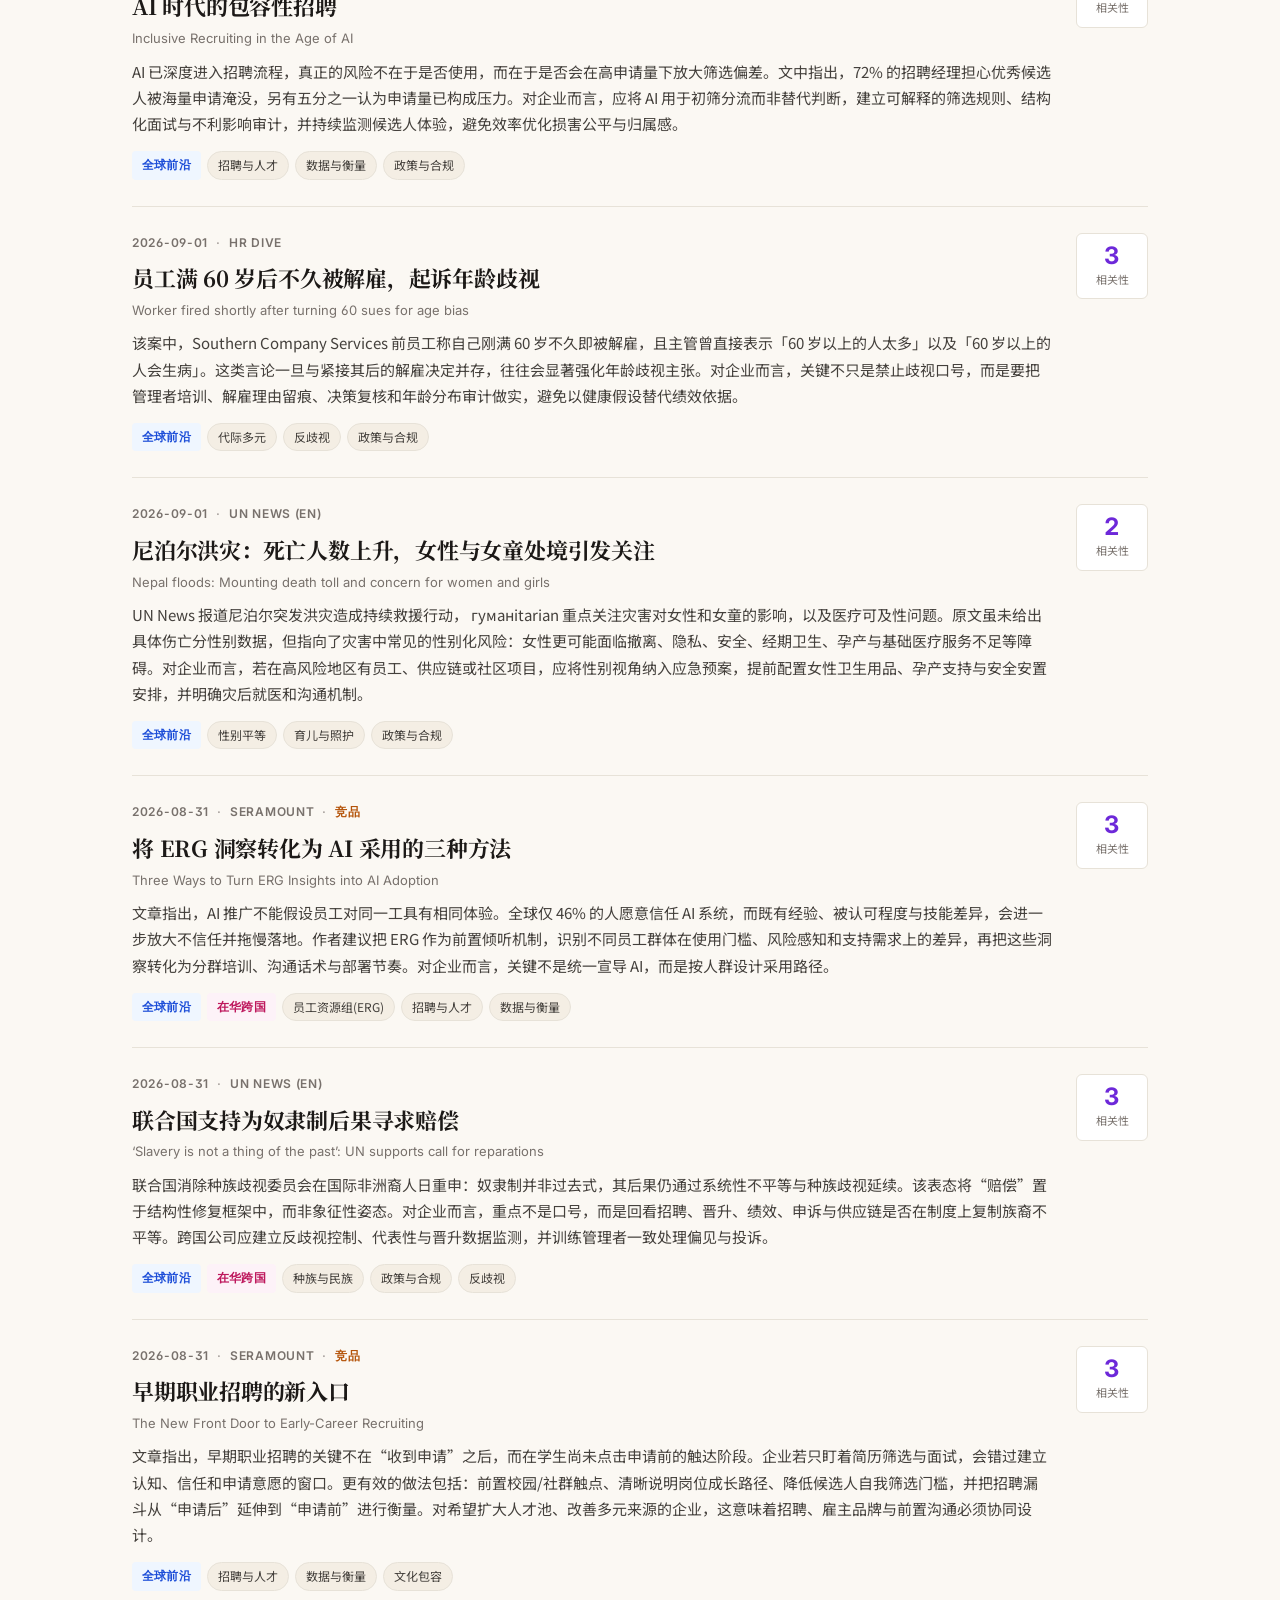
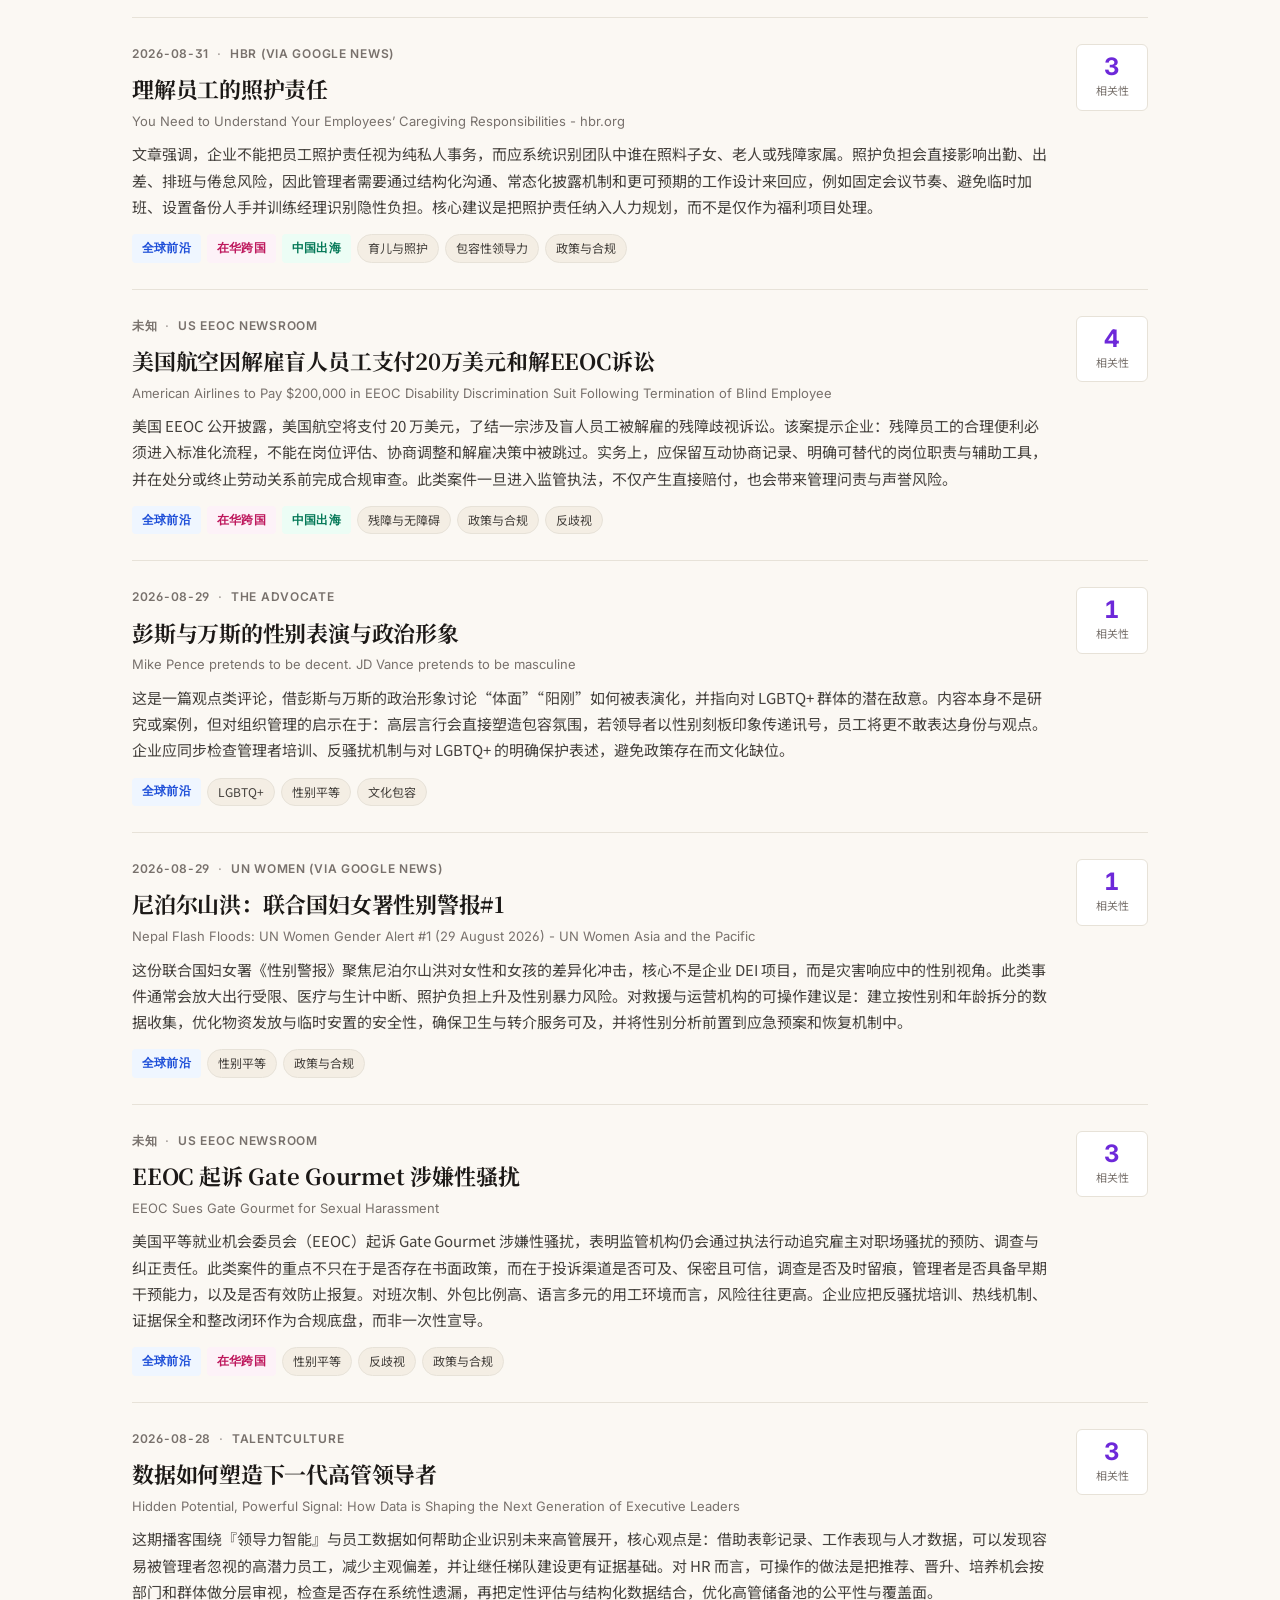
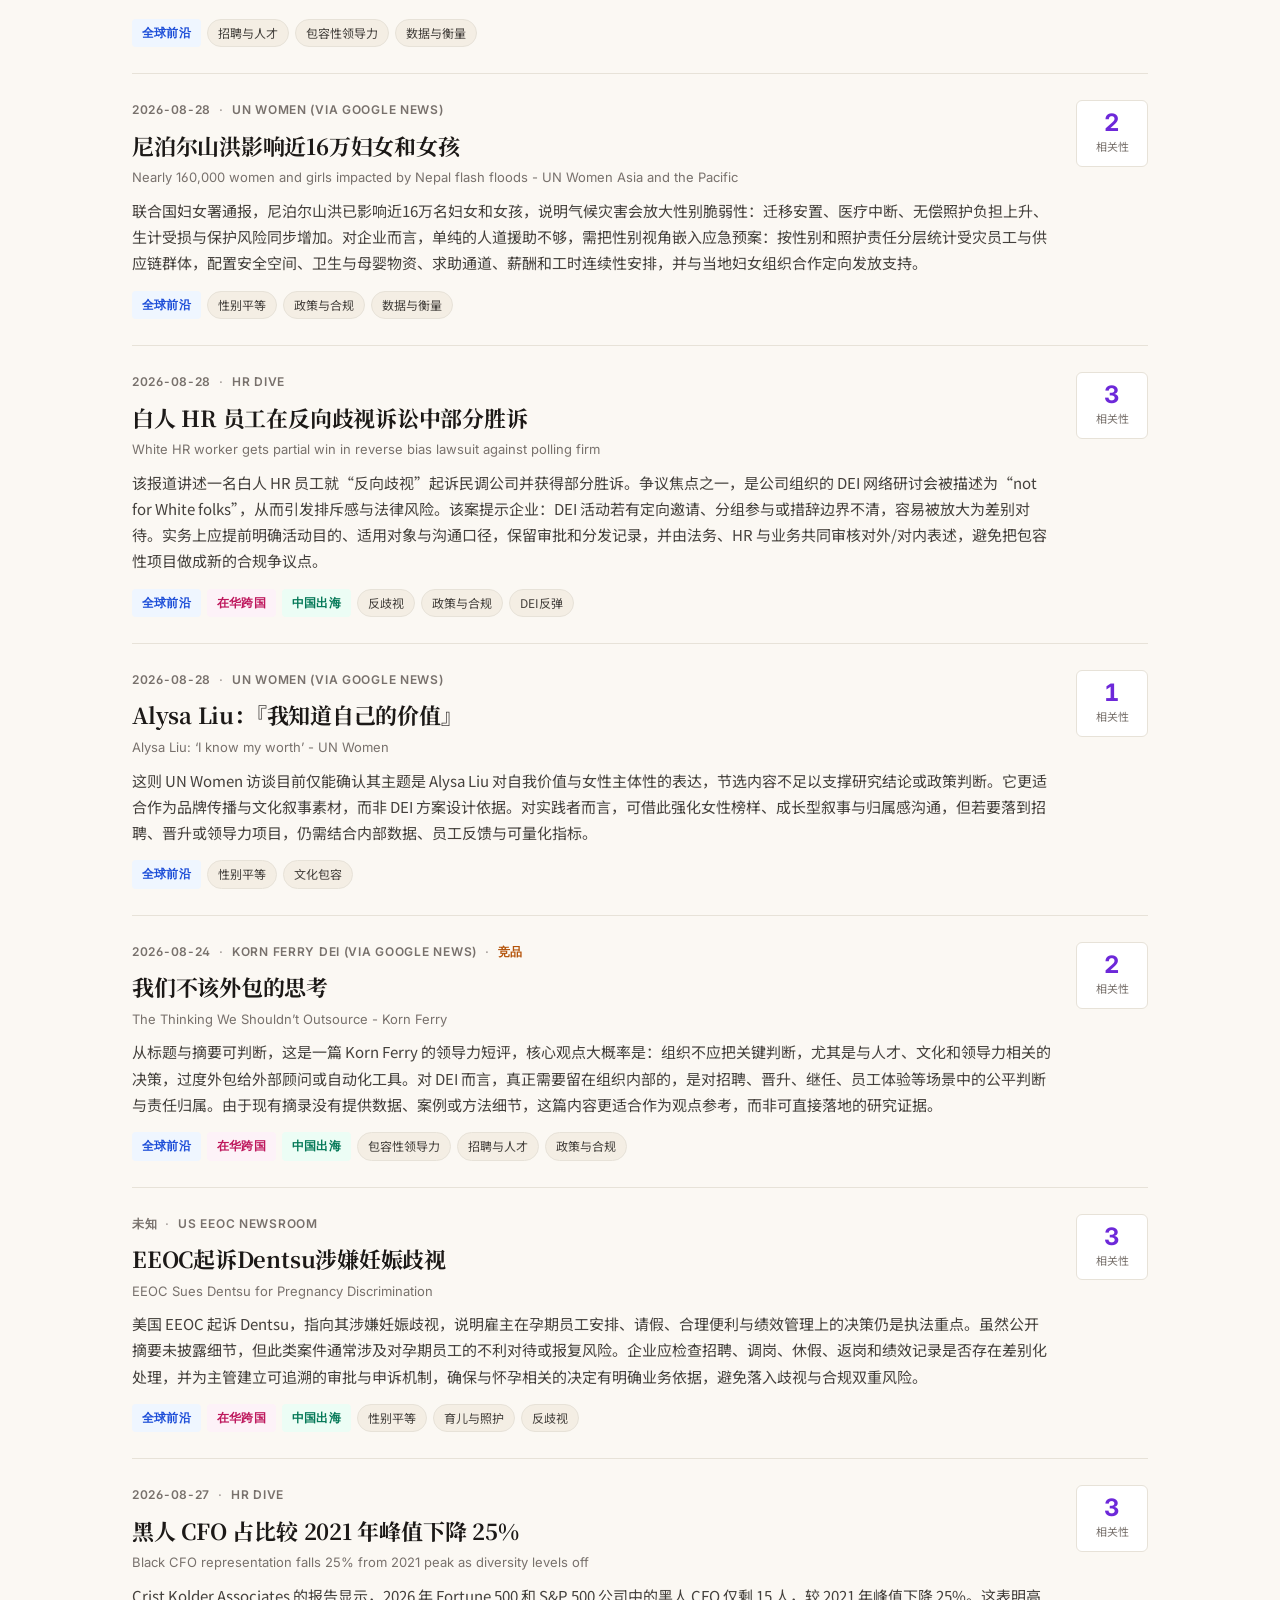
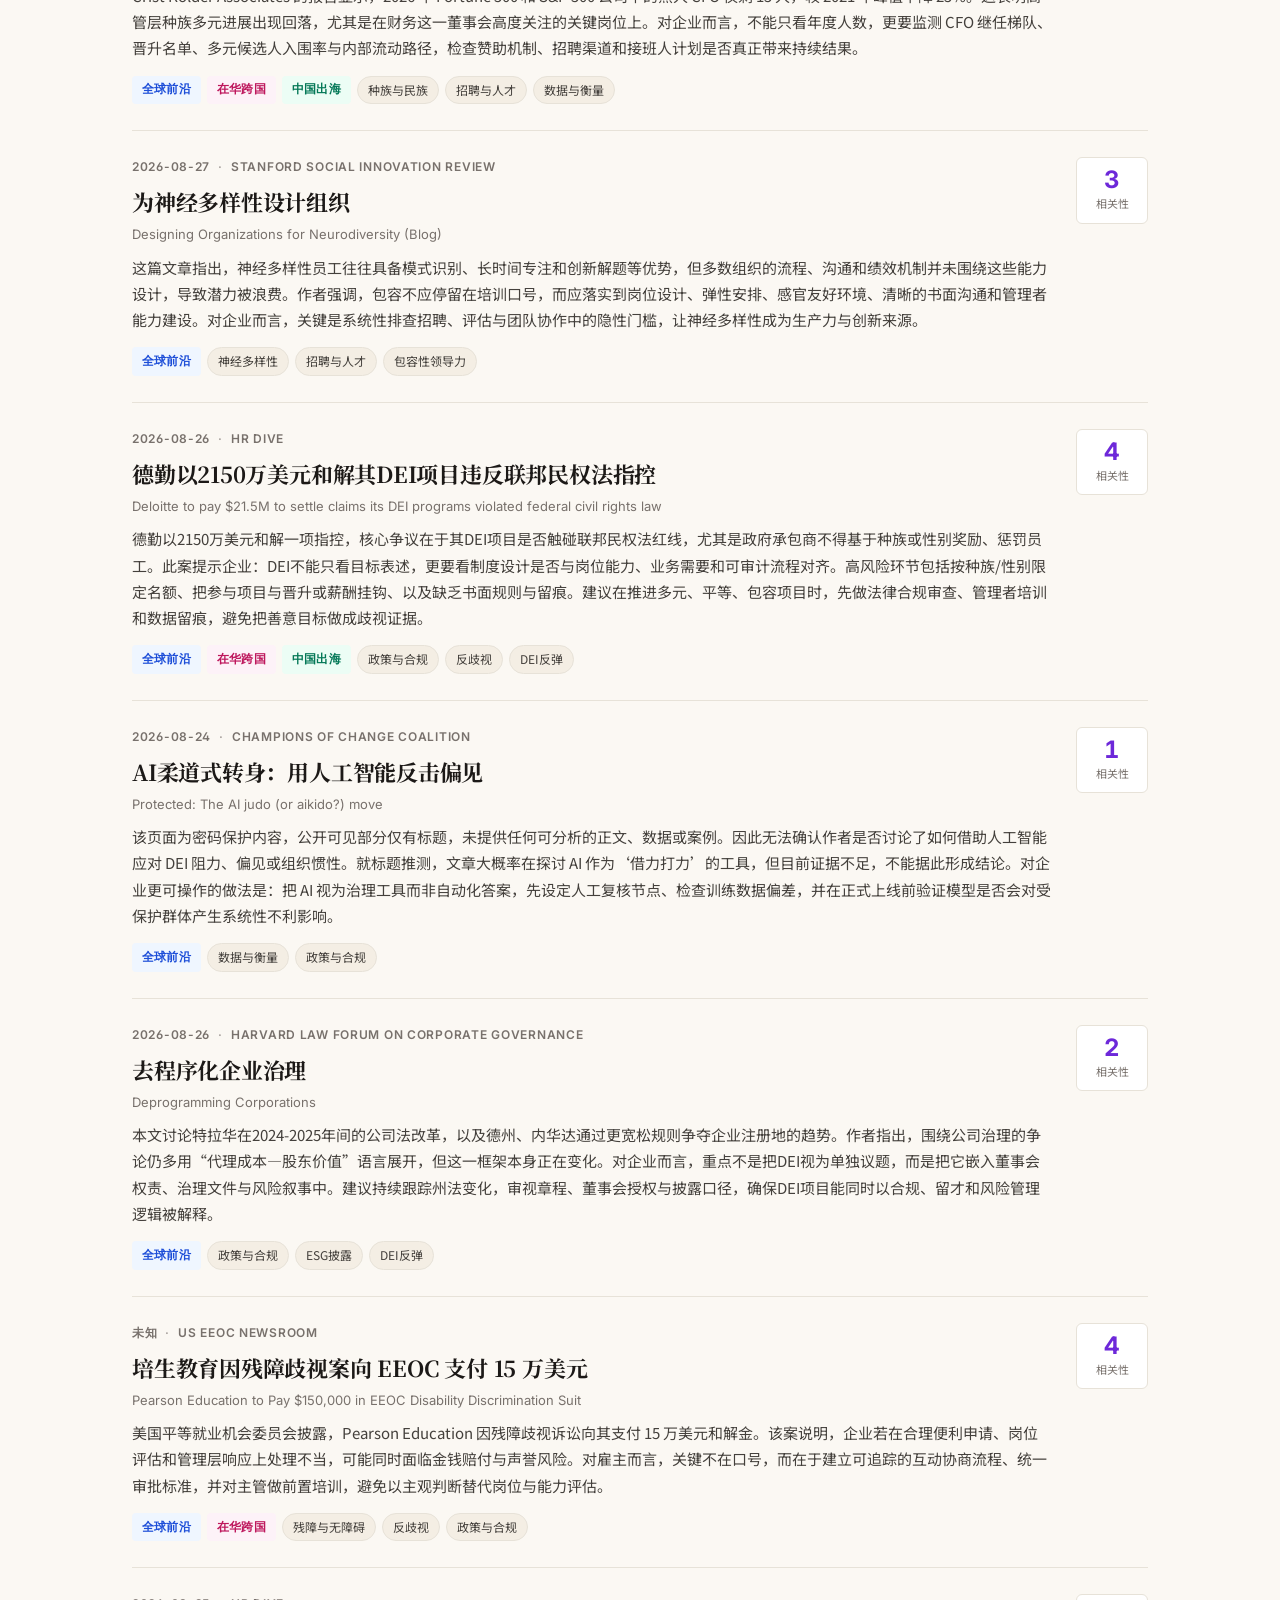
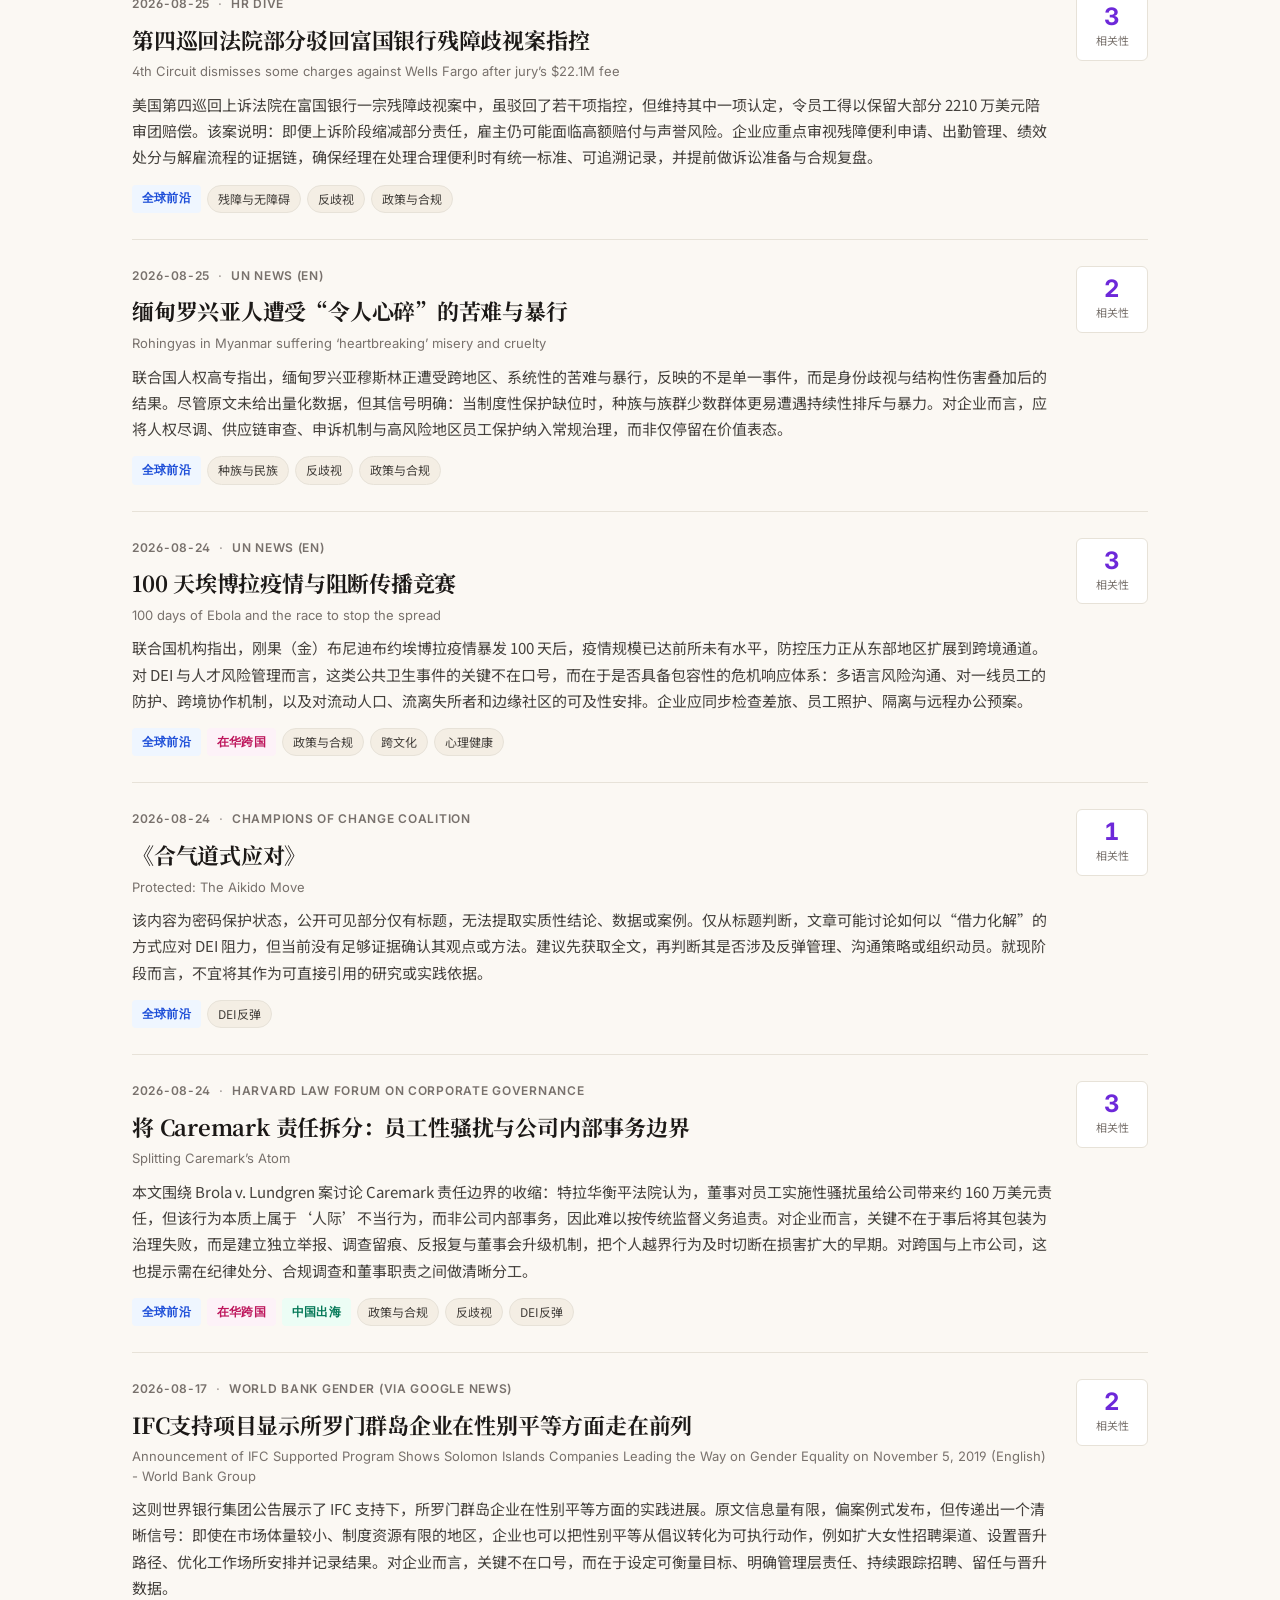
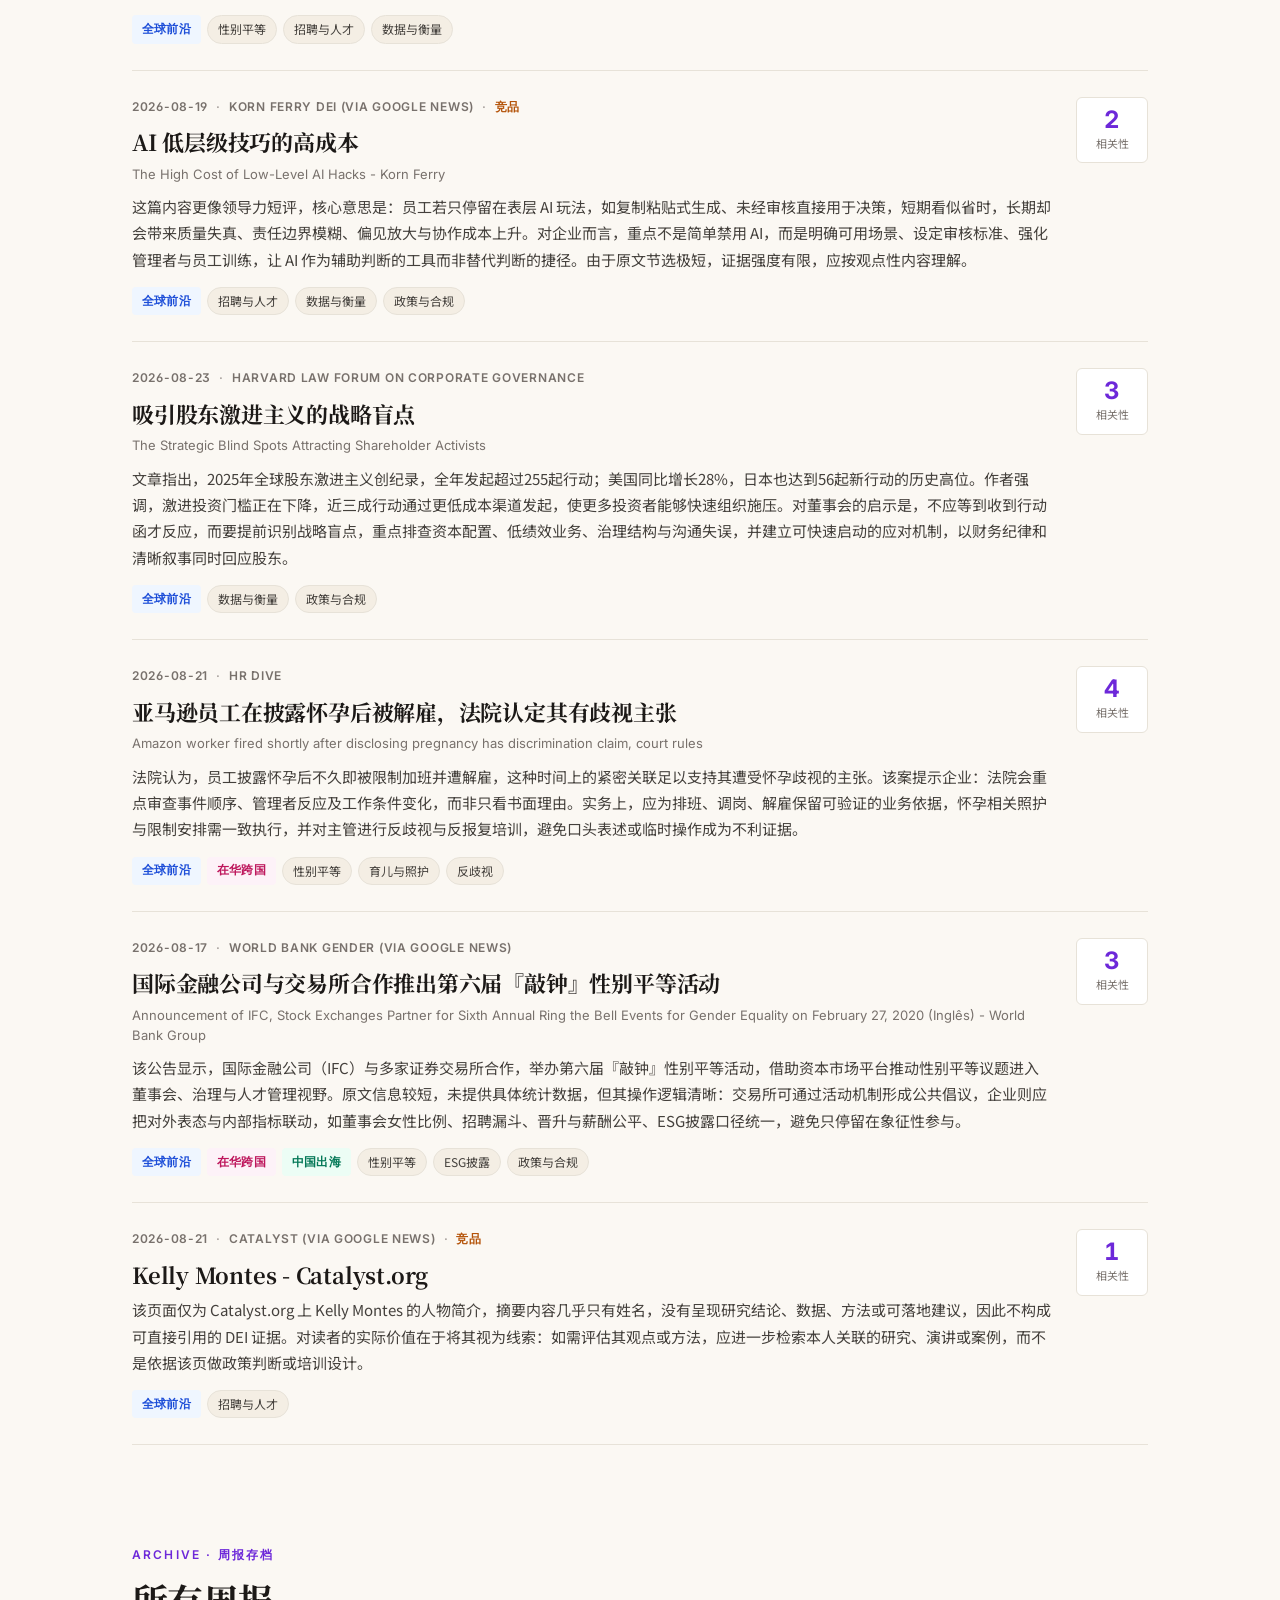
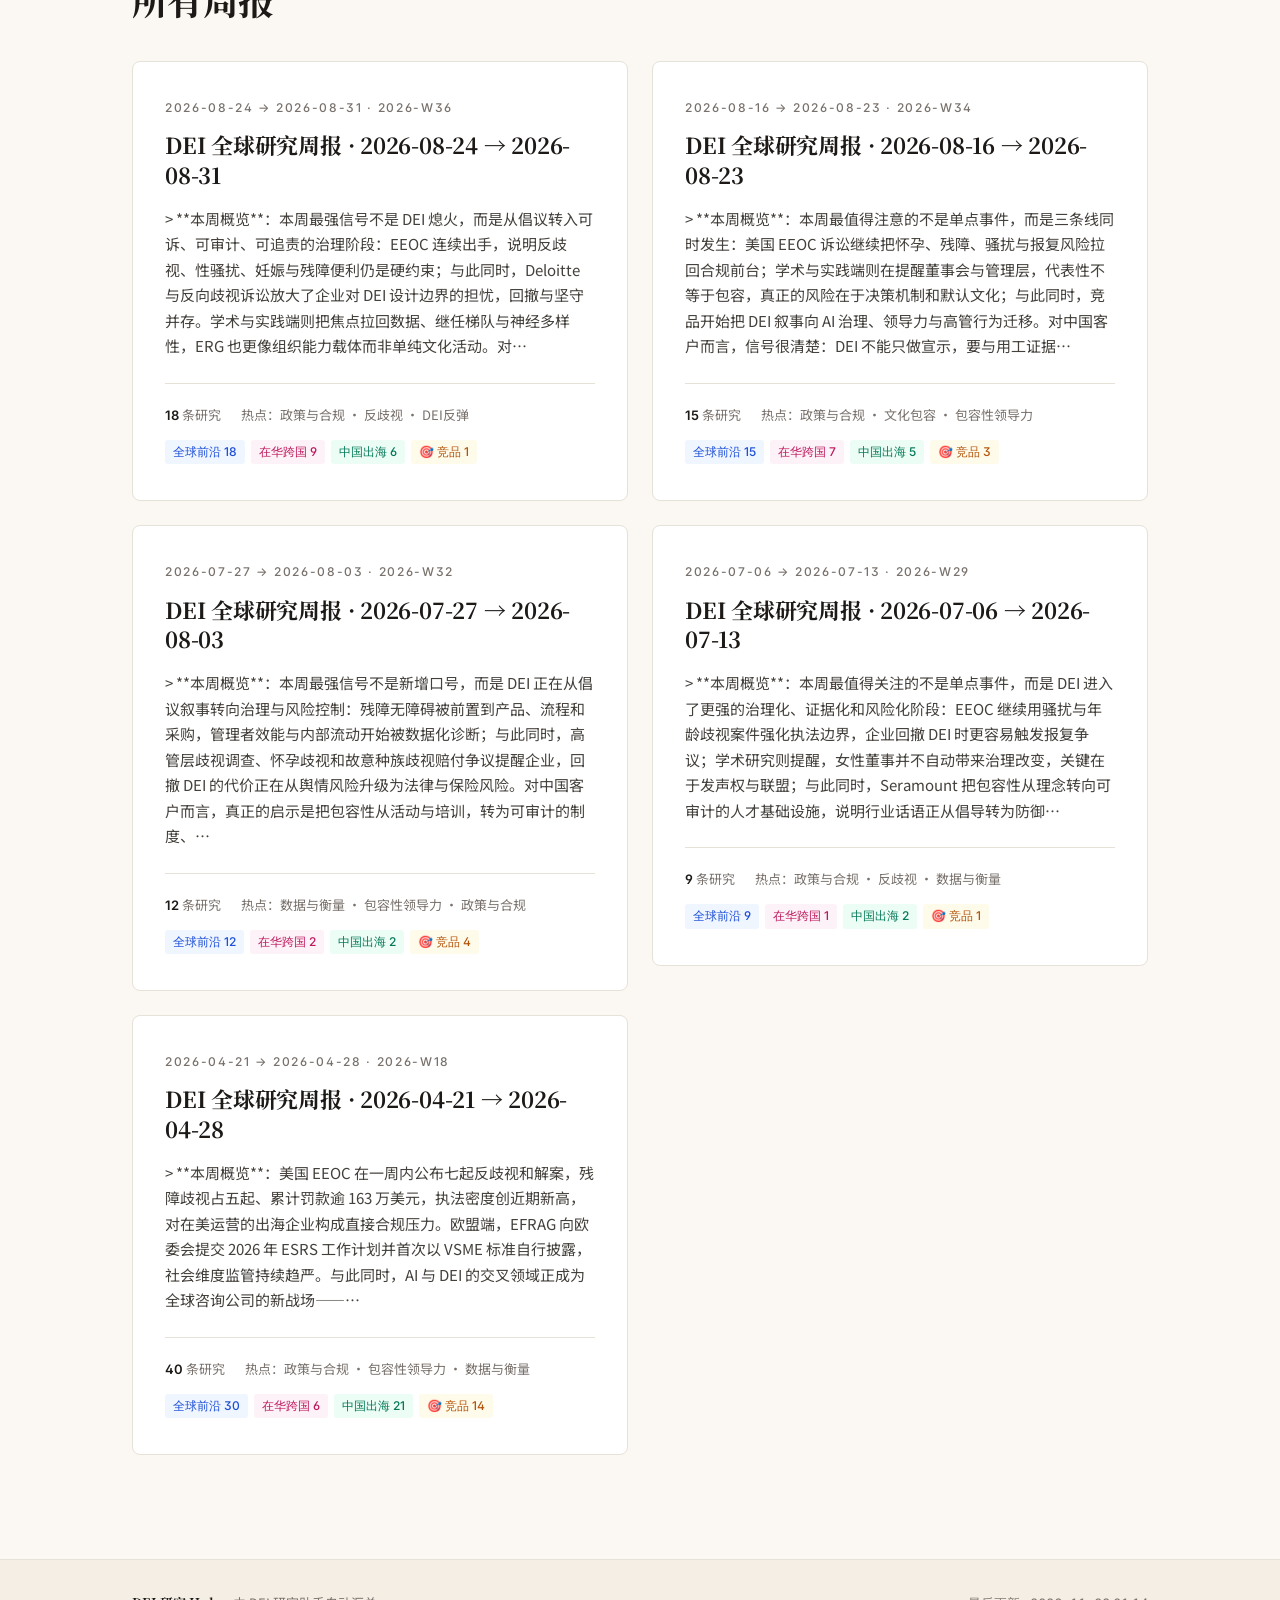
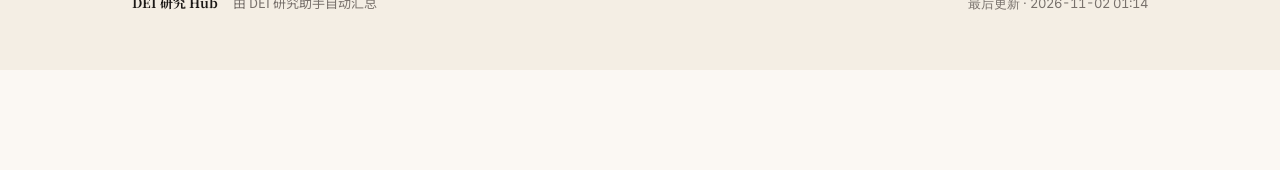
==== commit c7ce6c35: "chore(reports): weekly run 2026-11-02" ====
--- a/reports/site/index.html
+++ b/reports/site/index.html
@@ -1275,7 +1275,7 @@
                     <span class="brand-mini">DEI 研究 Hub</span>
                     <span style="margin-left: 12px;">由 DEI 研究助手自动汇总</span>
                 </div>
-                <div class="font-en">最后更新 · 2026-10-25 23:46</div>
+                <div class="font-en">最后更新 · 2026-11-02 01:14</div>
             </div>
         </div>
     </footer>
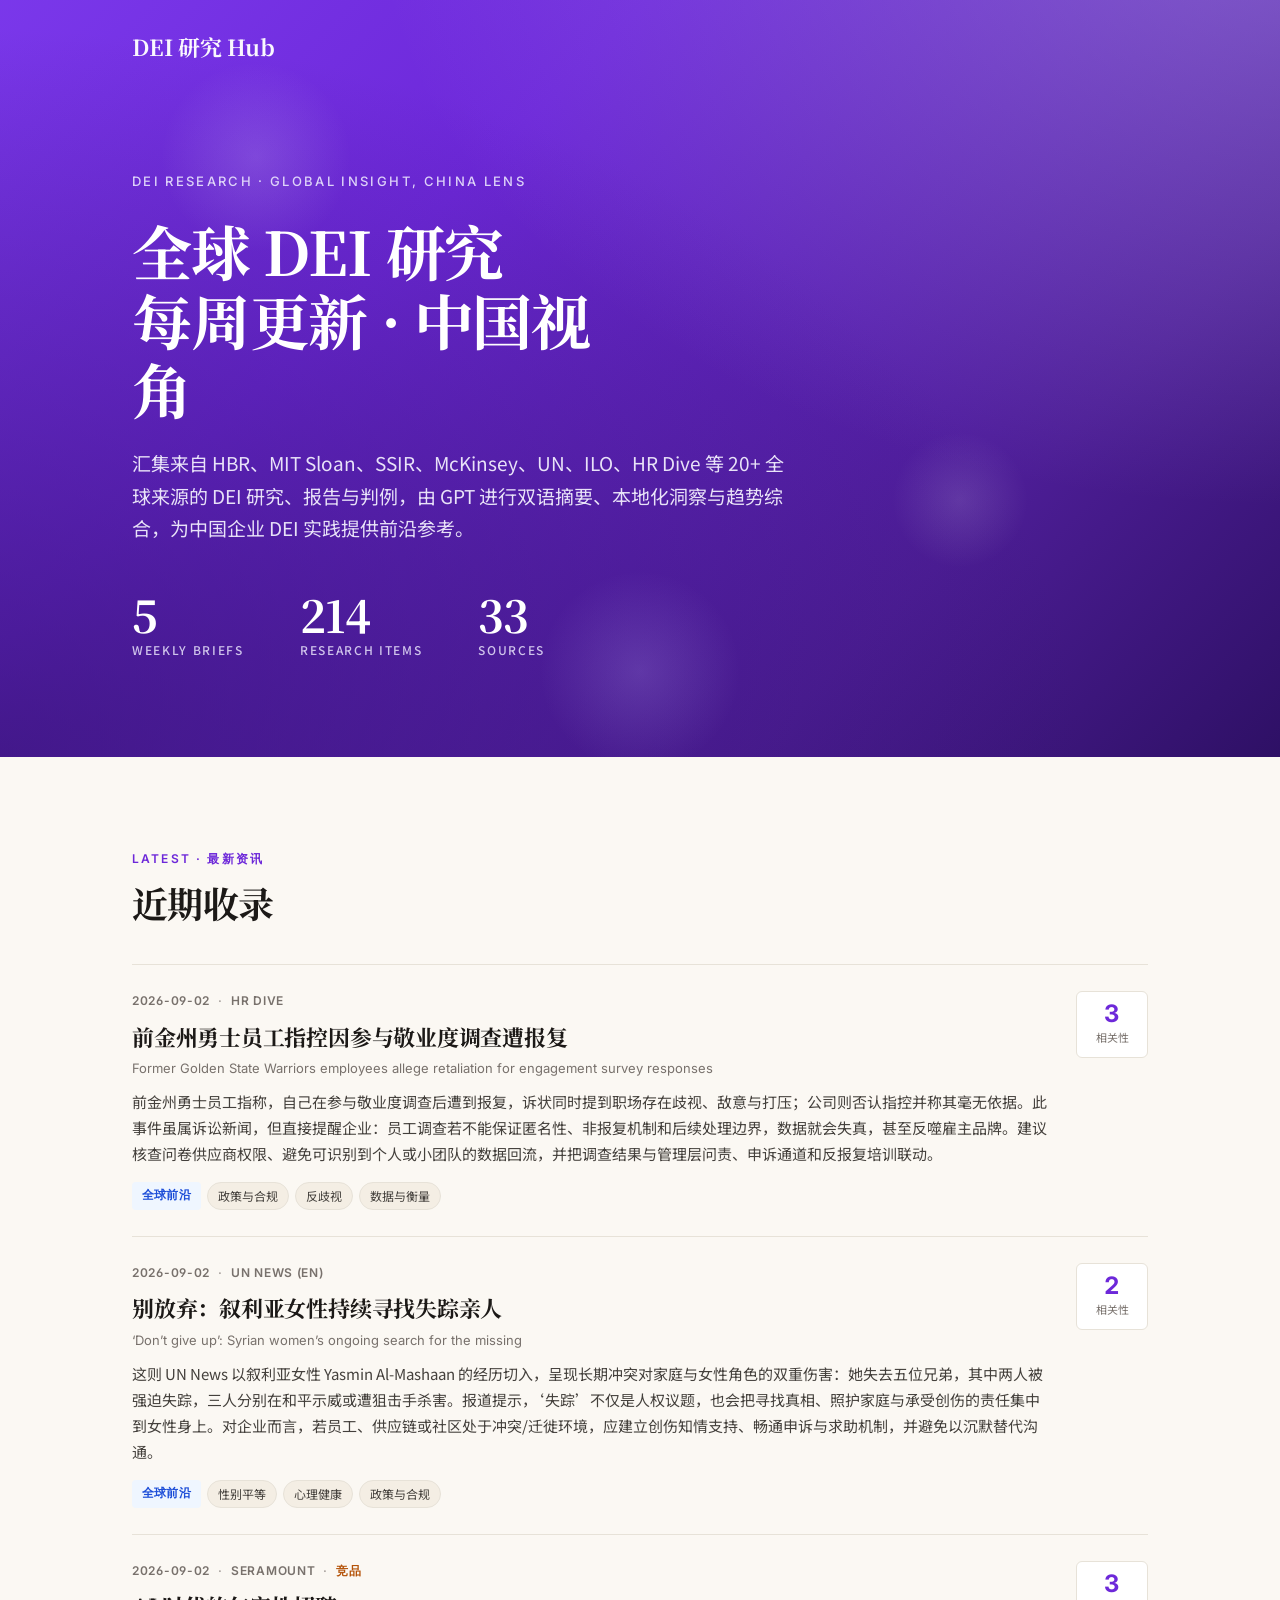
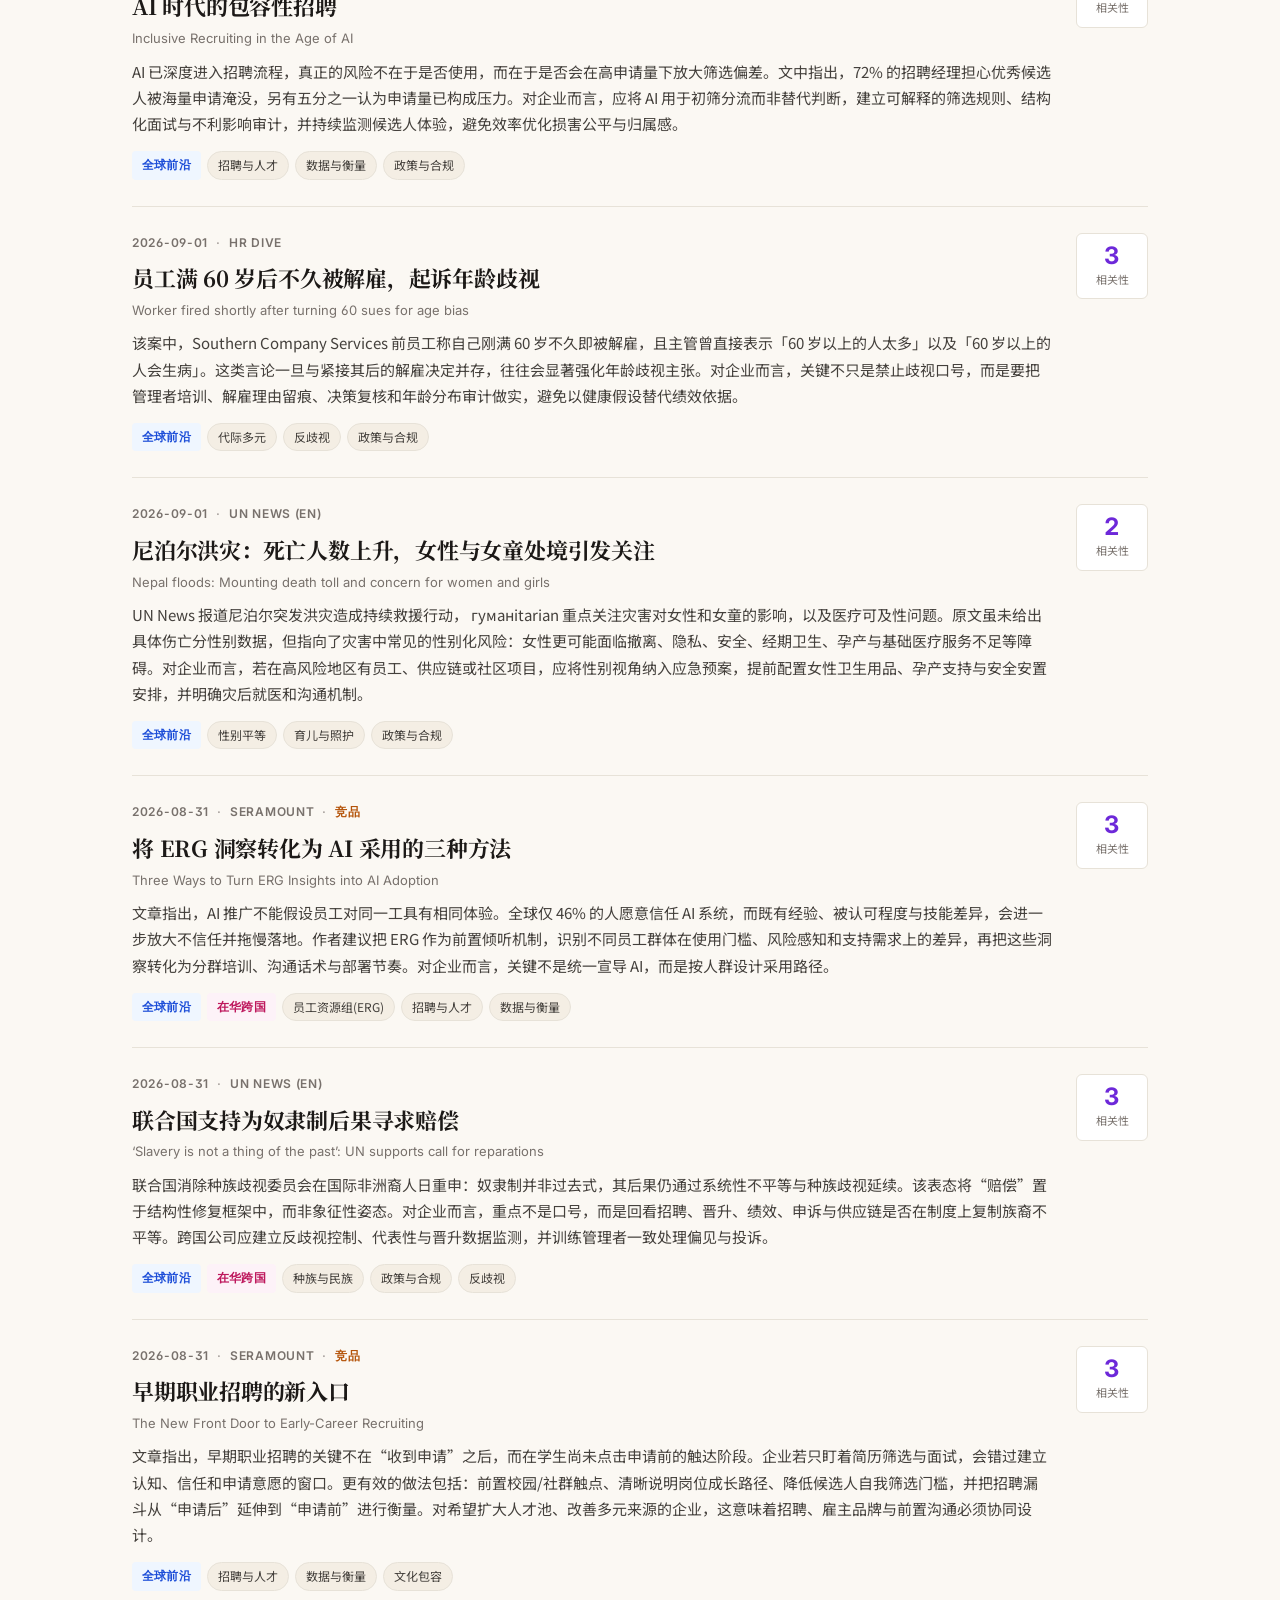
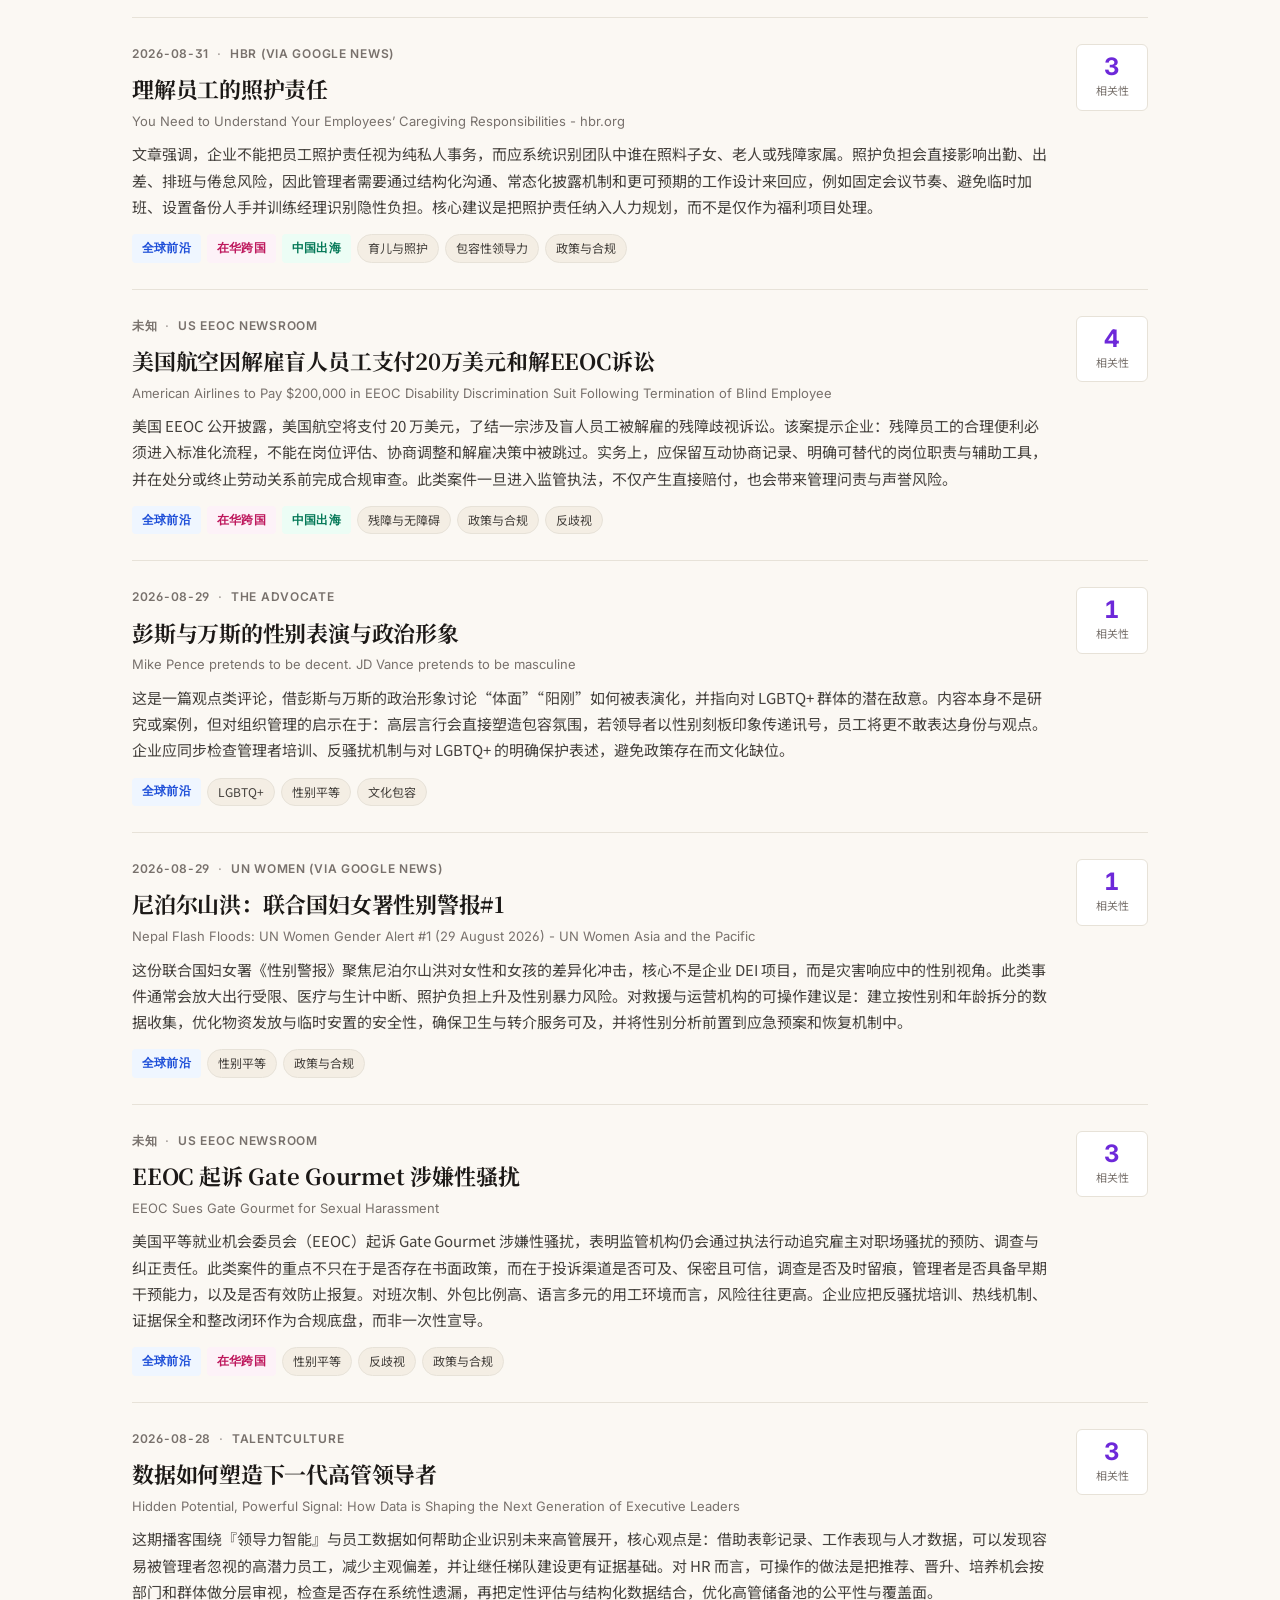
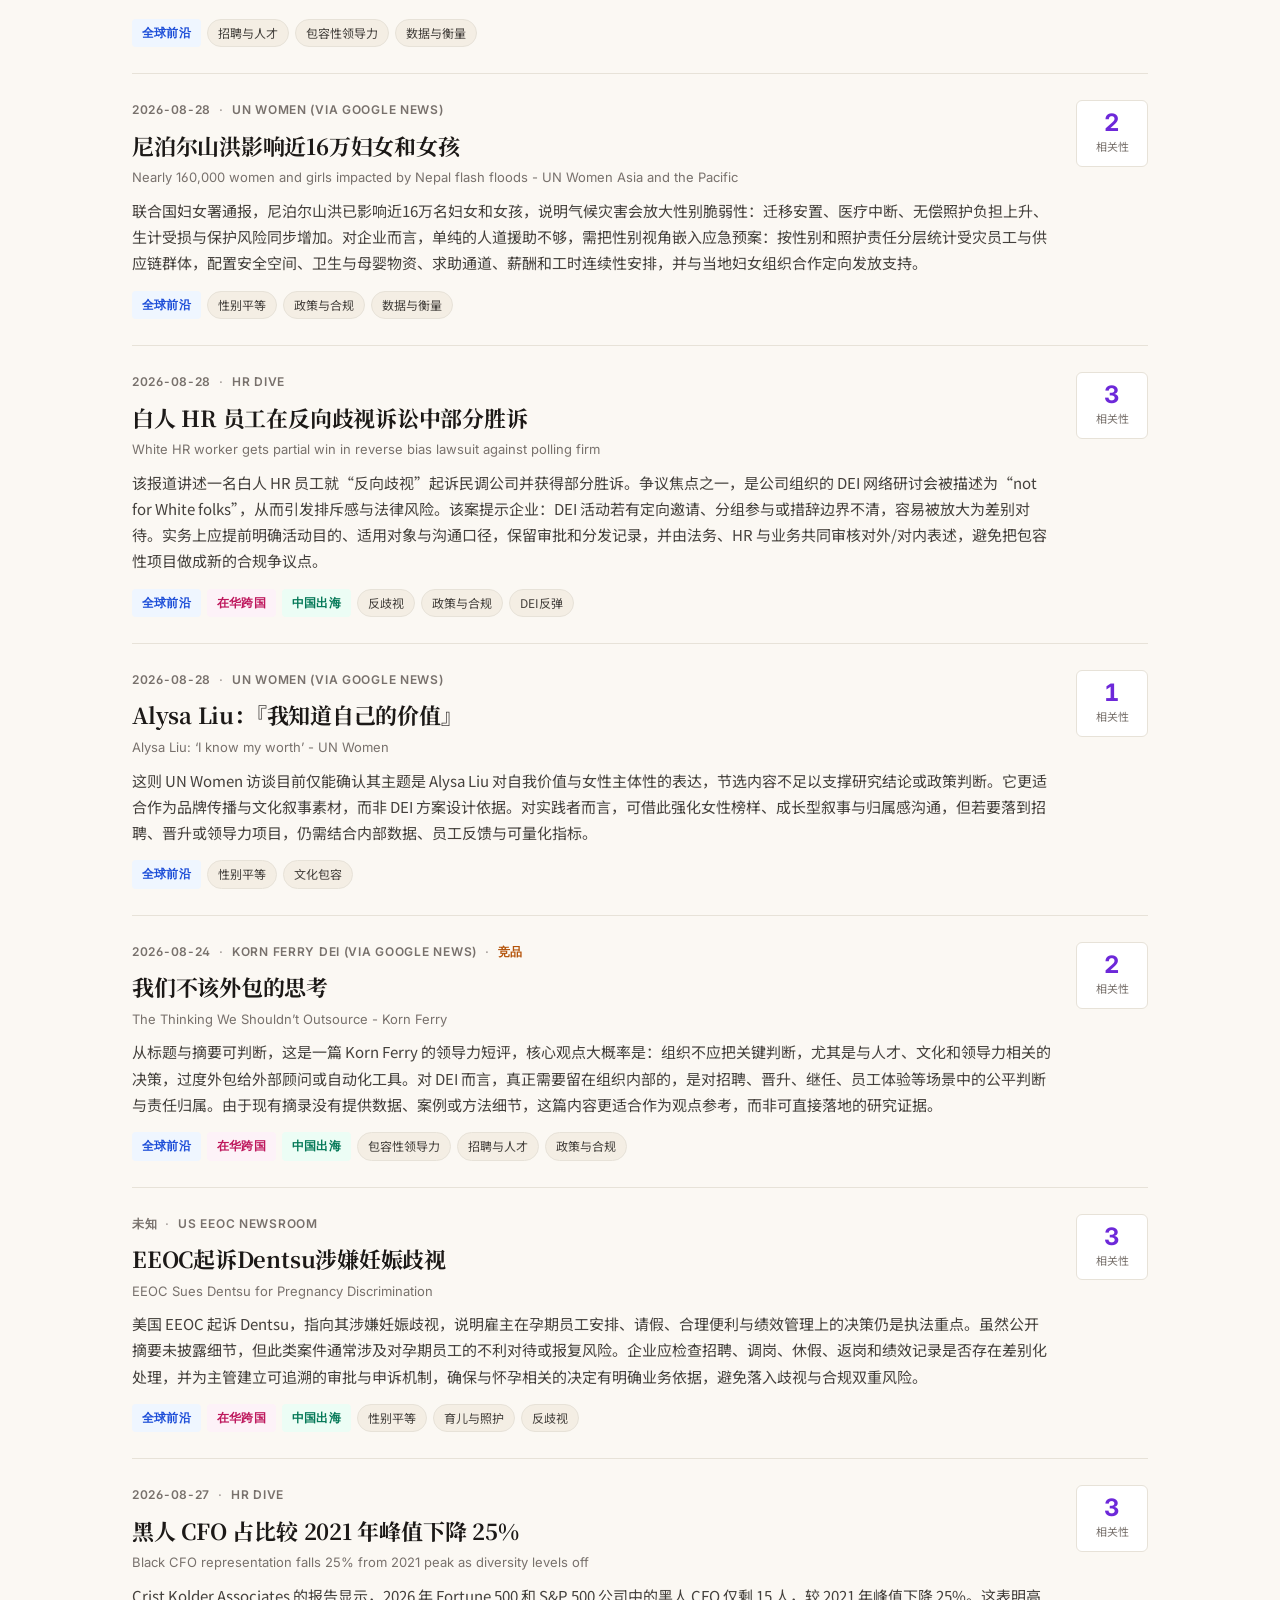
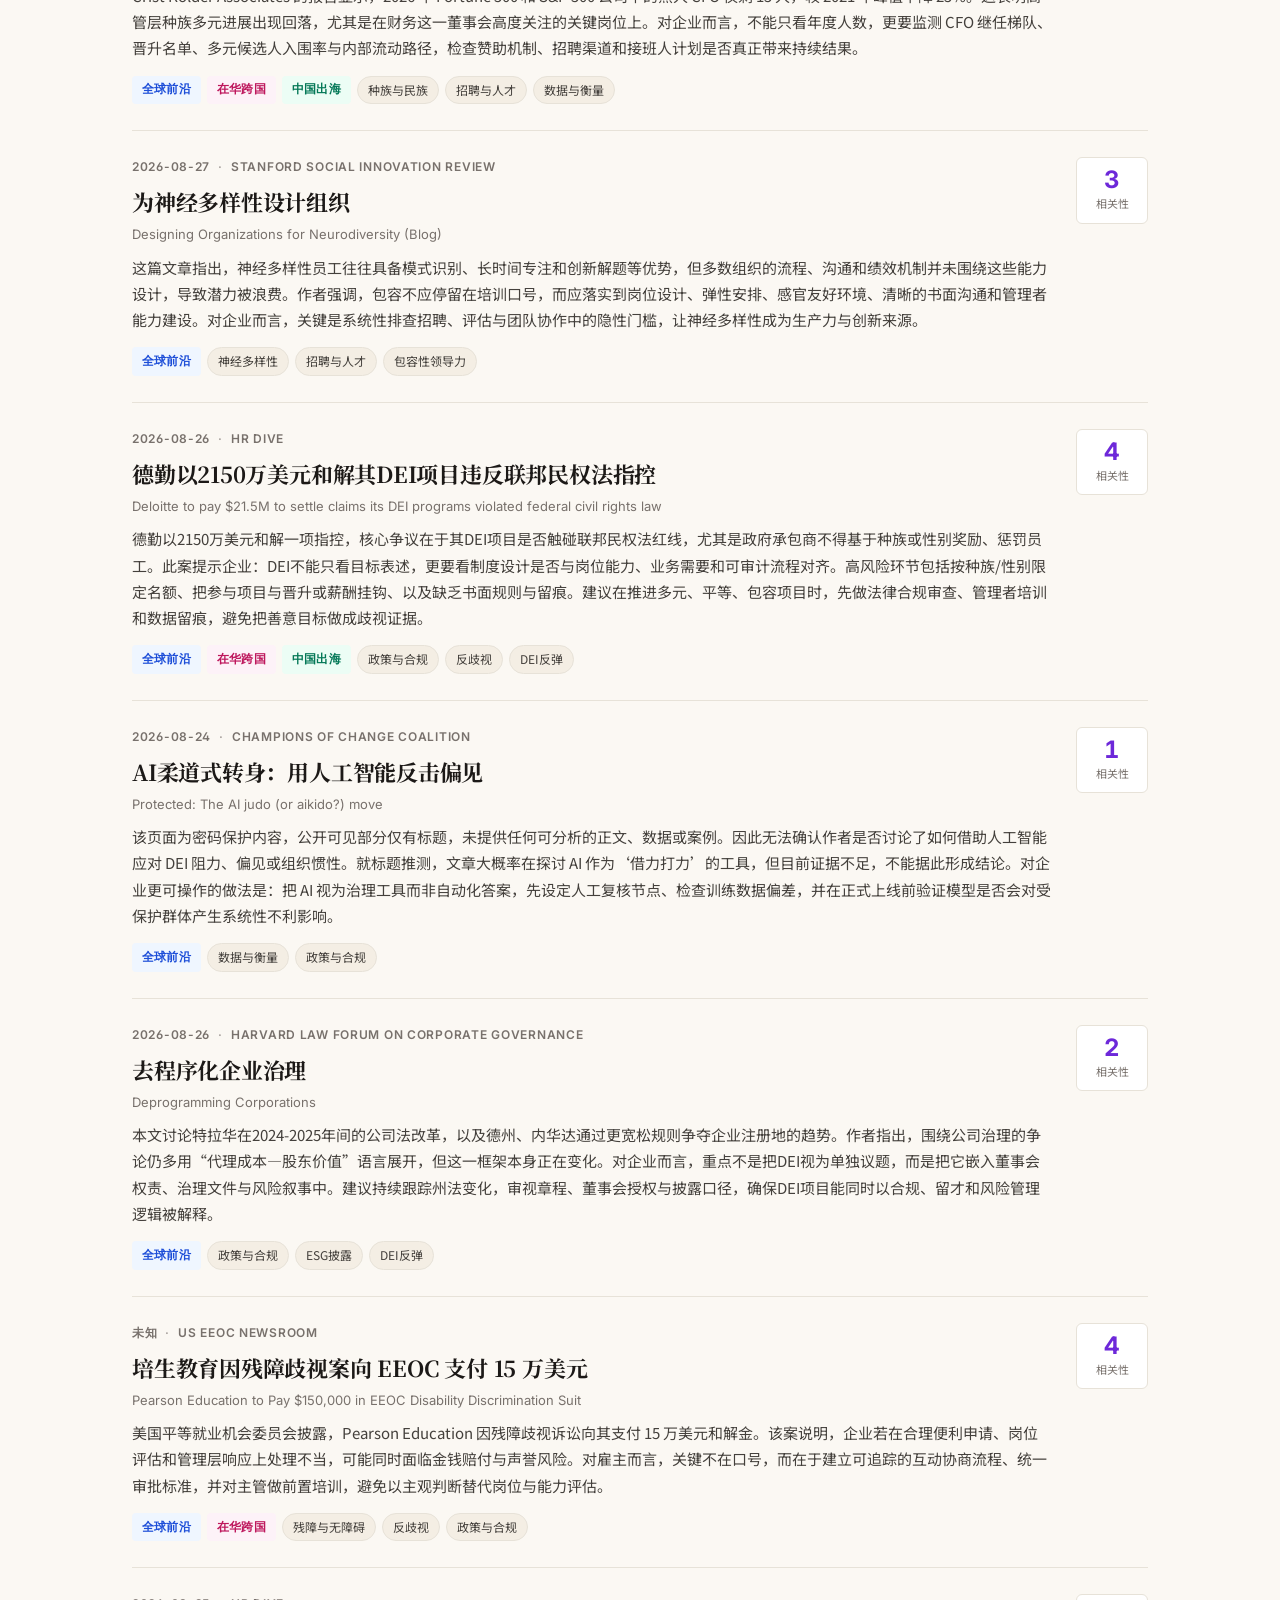
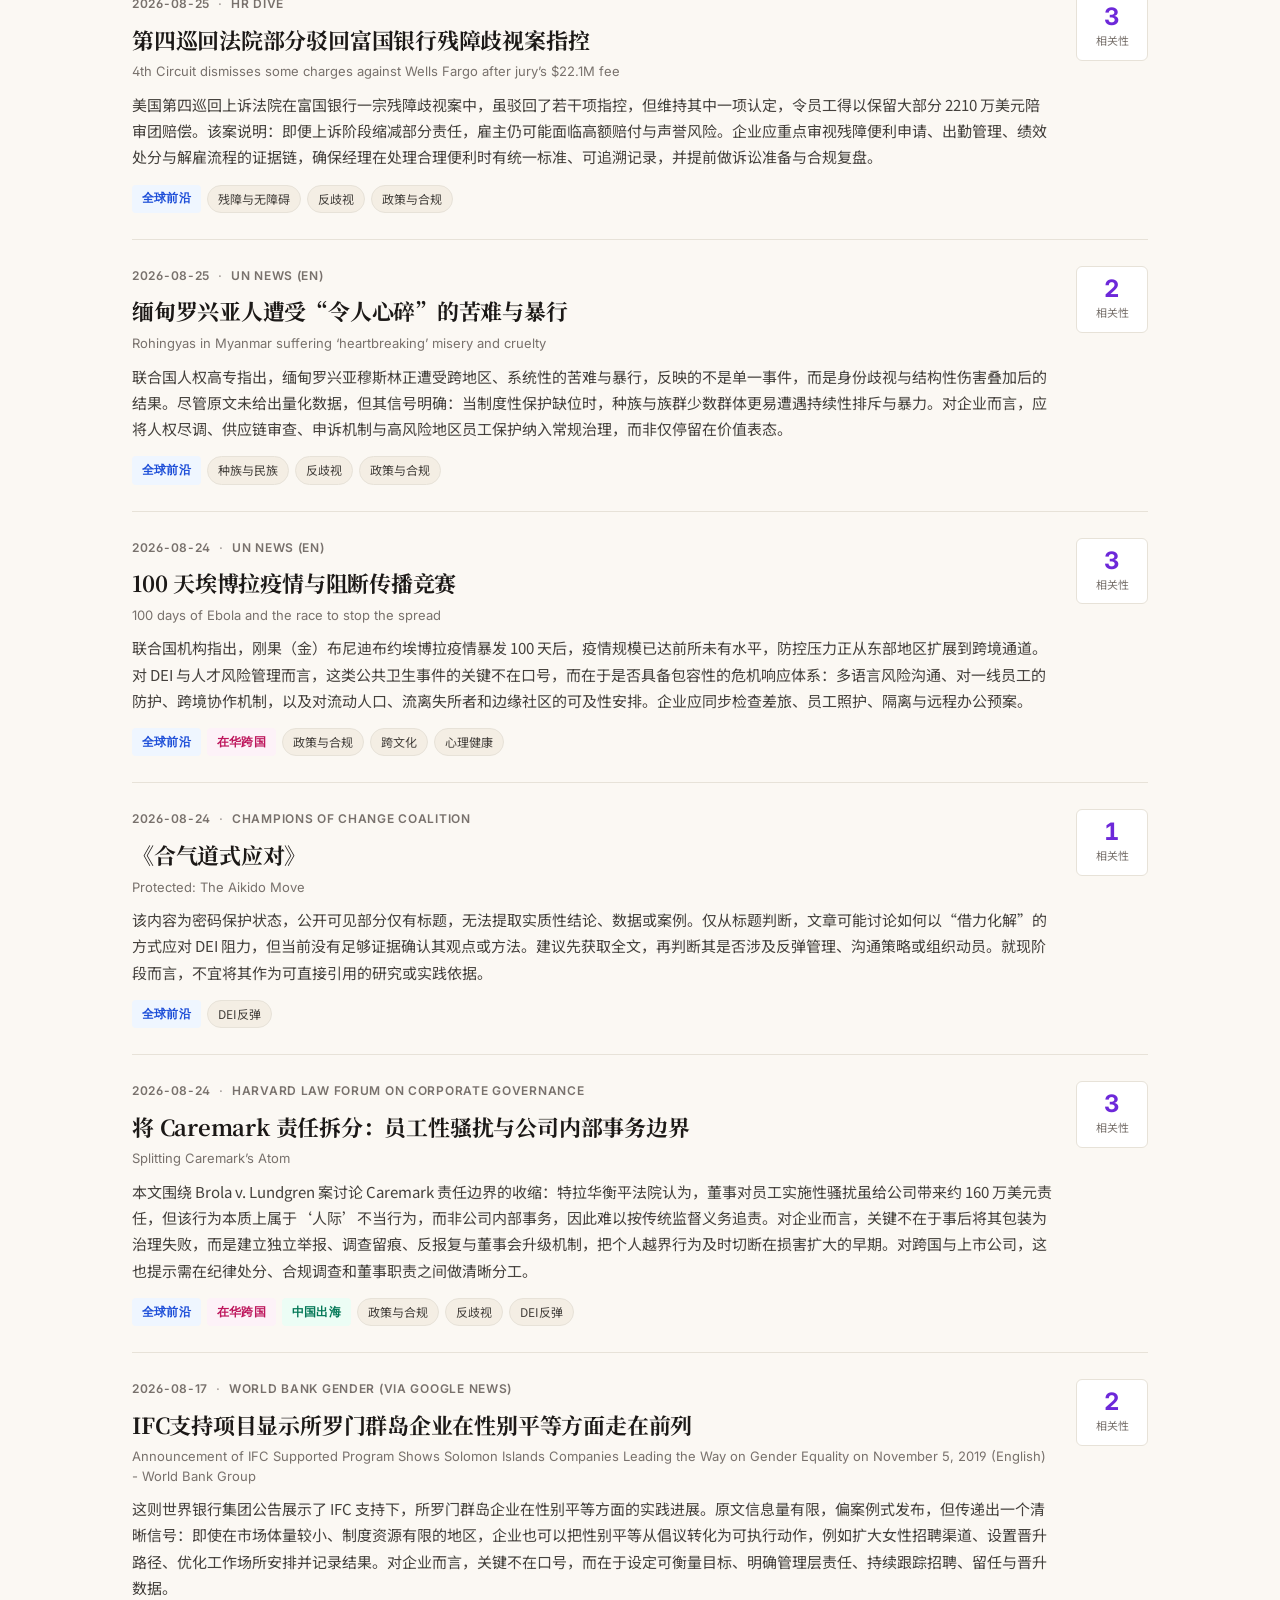
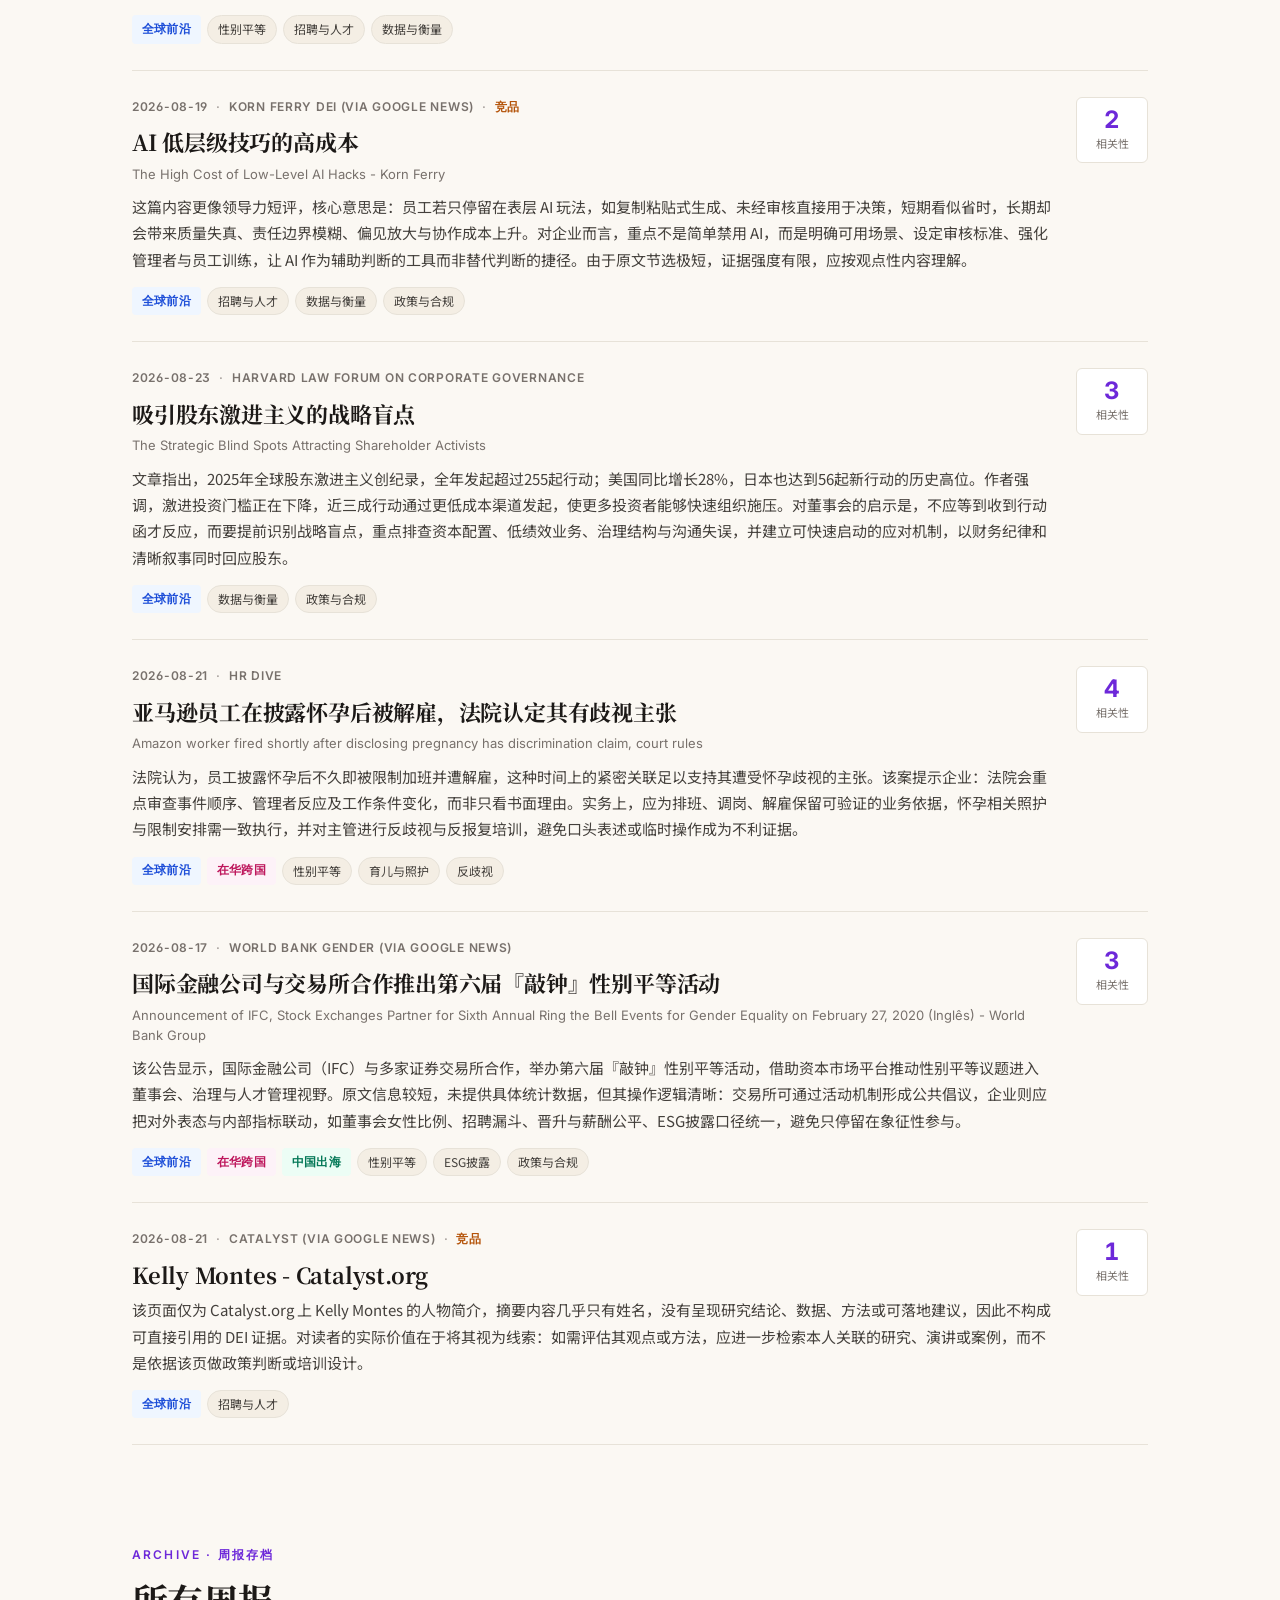
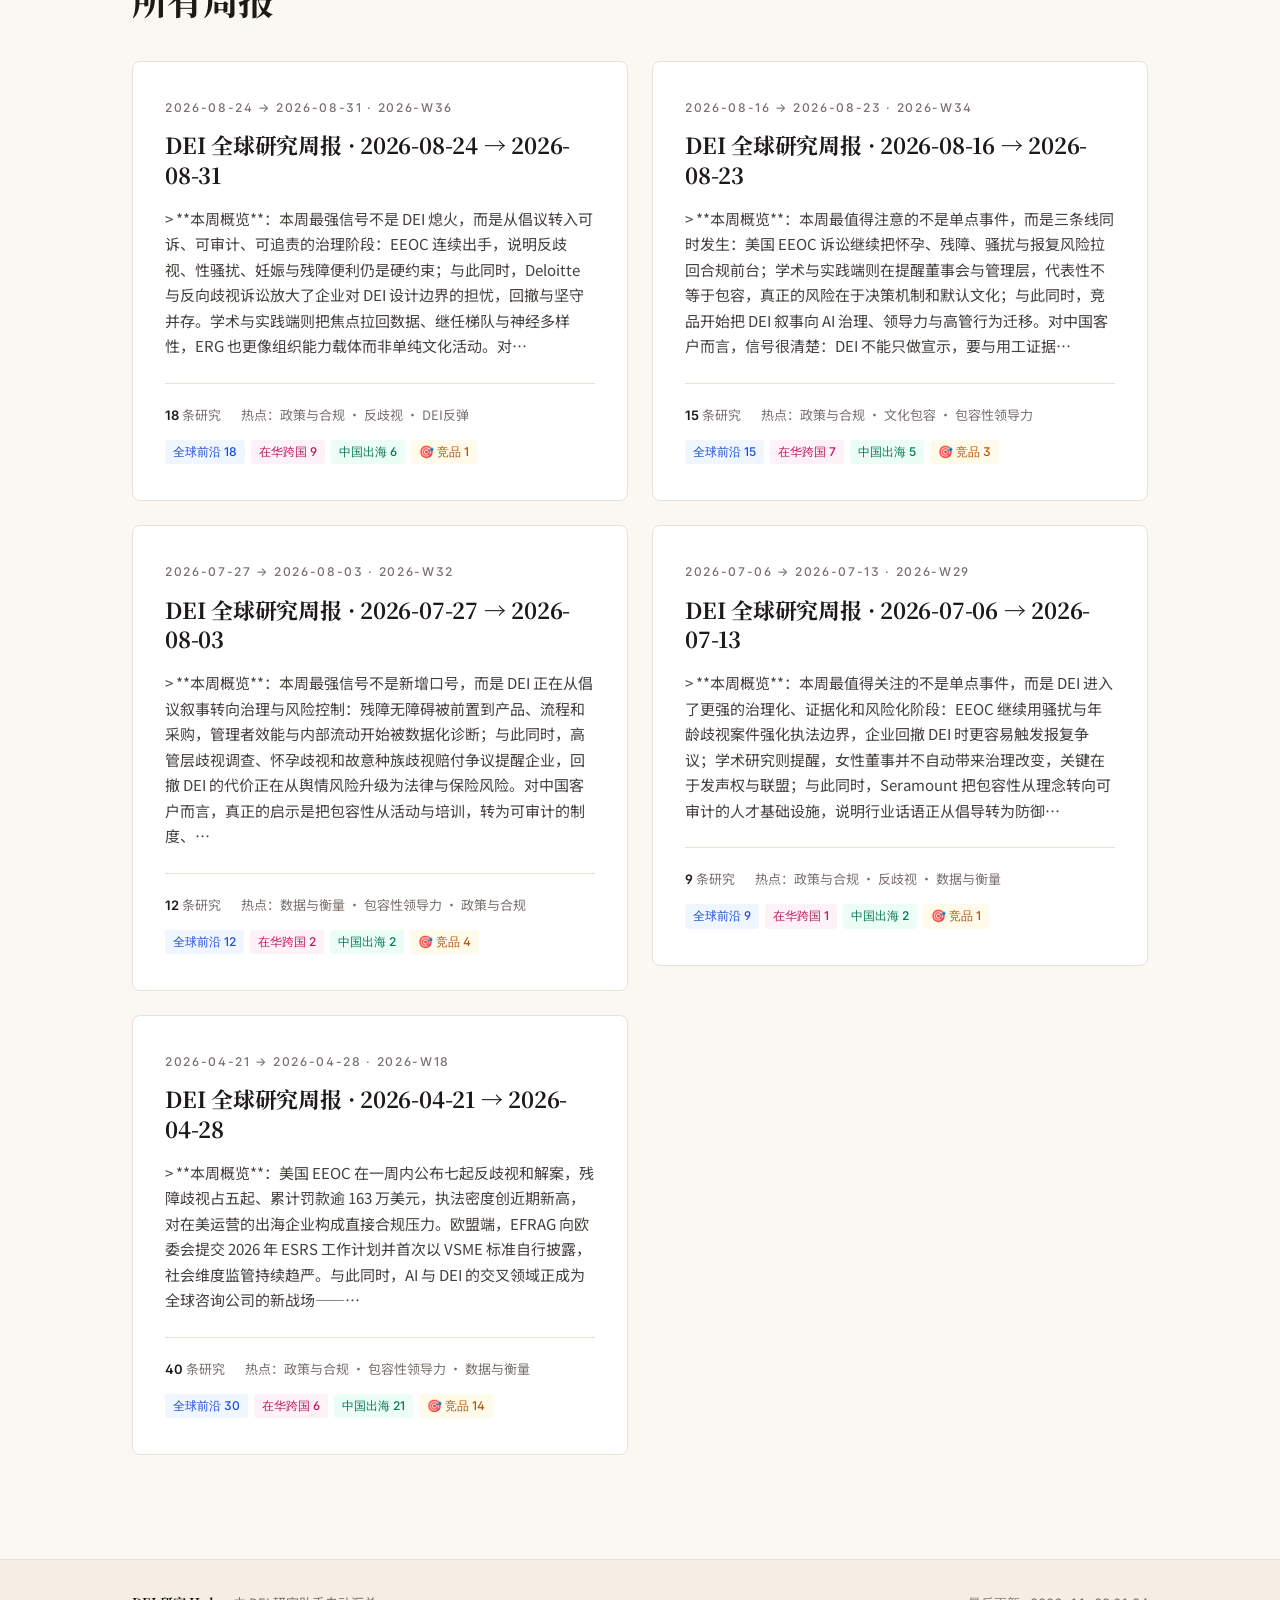
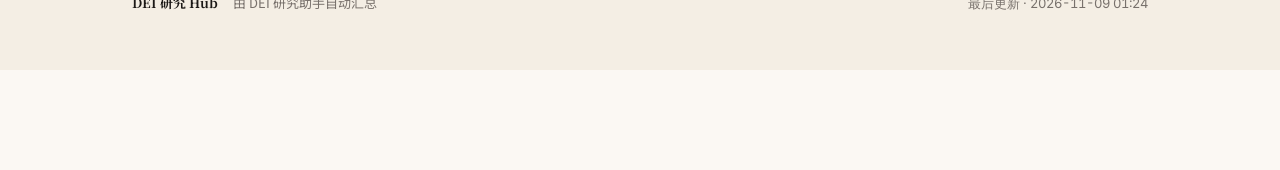
==== commit ba23576e: "chore(reports): weekly run 2026-11-09" ====
--- a/reports/site/index.html
+++ b/reports/site/index.html
@@ -1275,7 +1275,7 @@
                     <span class="brand-mini">DEI 研究 Hub</span>
                     <span style="margin-left: 12px;">由 DEI 研究助手自动汇总</span>
                 </div>
-                <div class="font-en">最后更新 · 2026-11-02 01:14</div>
+                <div class="font-en">最后更新 · 2026-11-09 01:24</div>
             </div>
         </div>
     </footer>
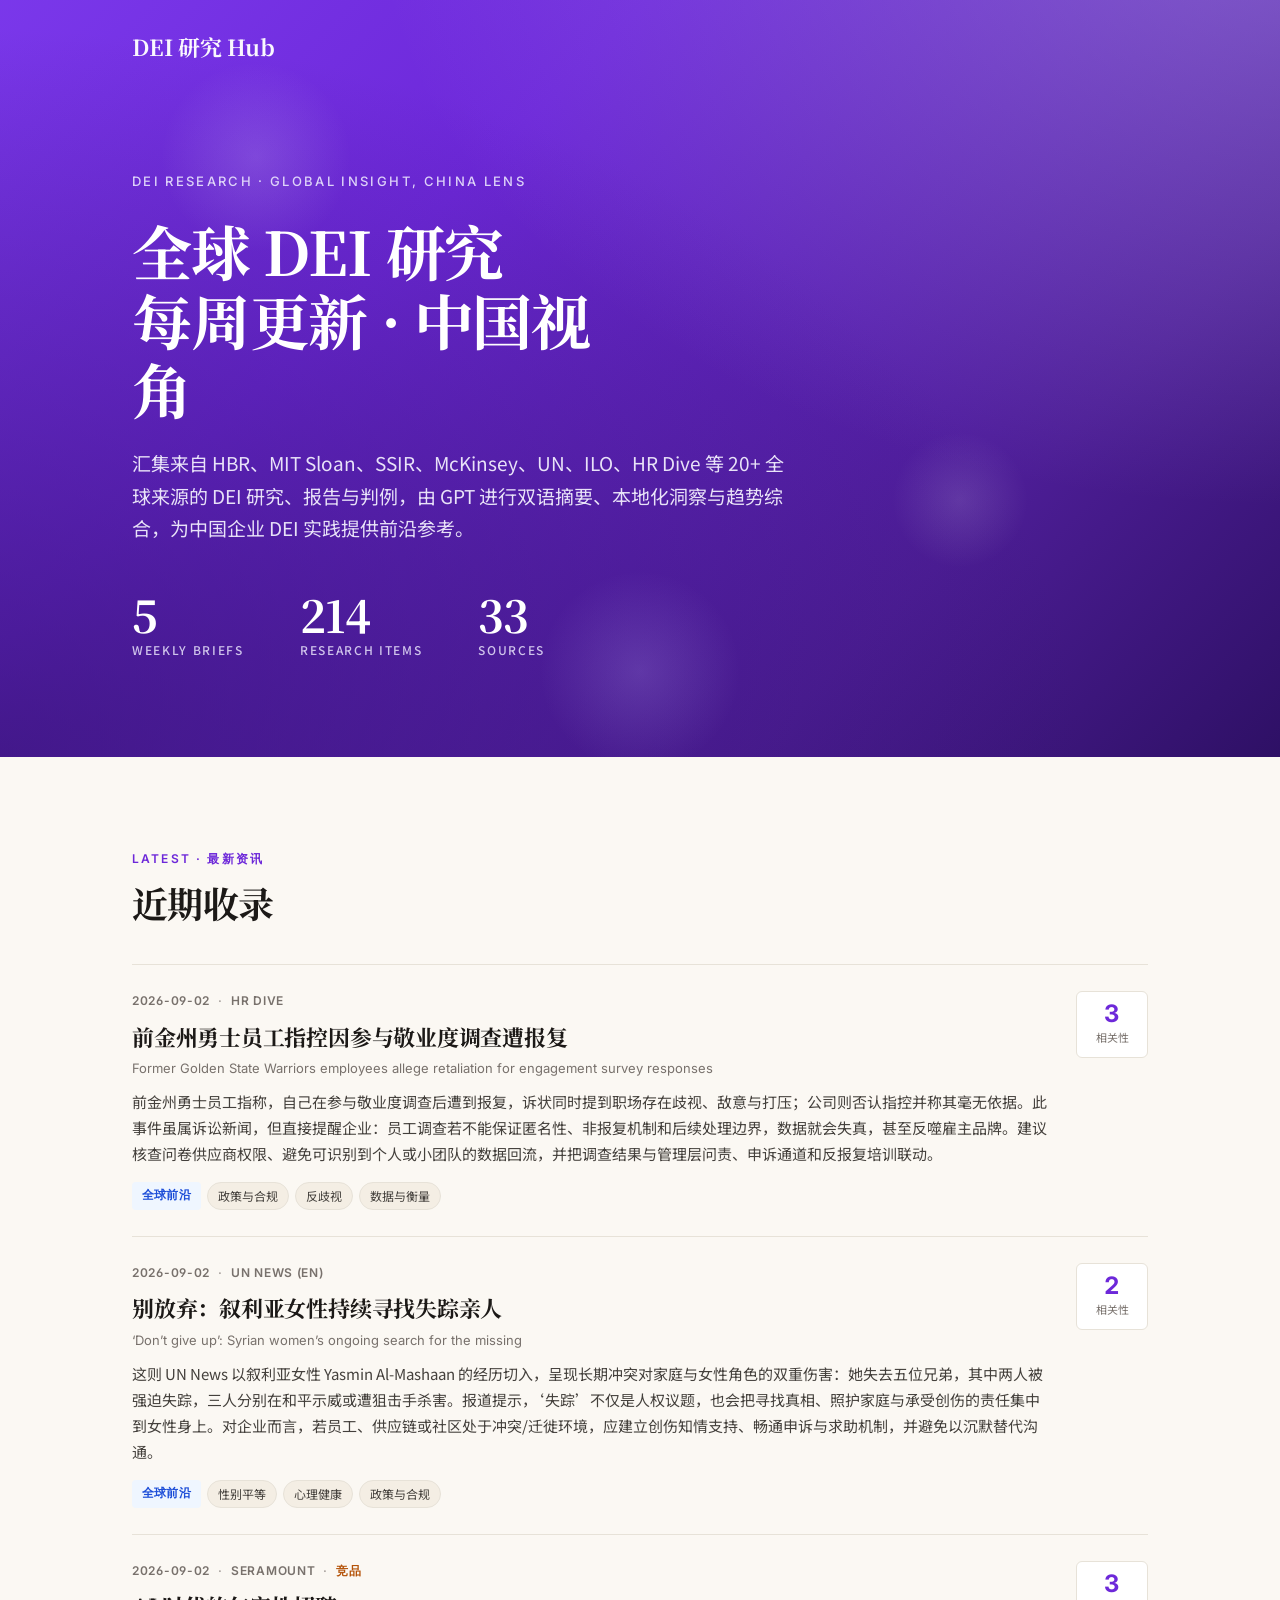
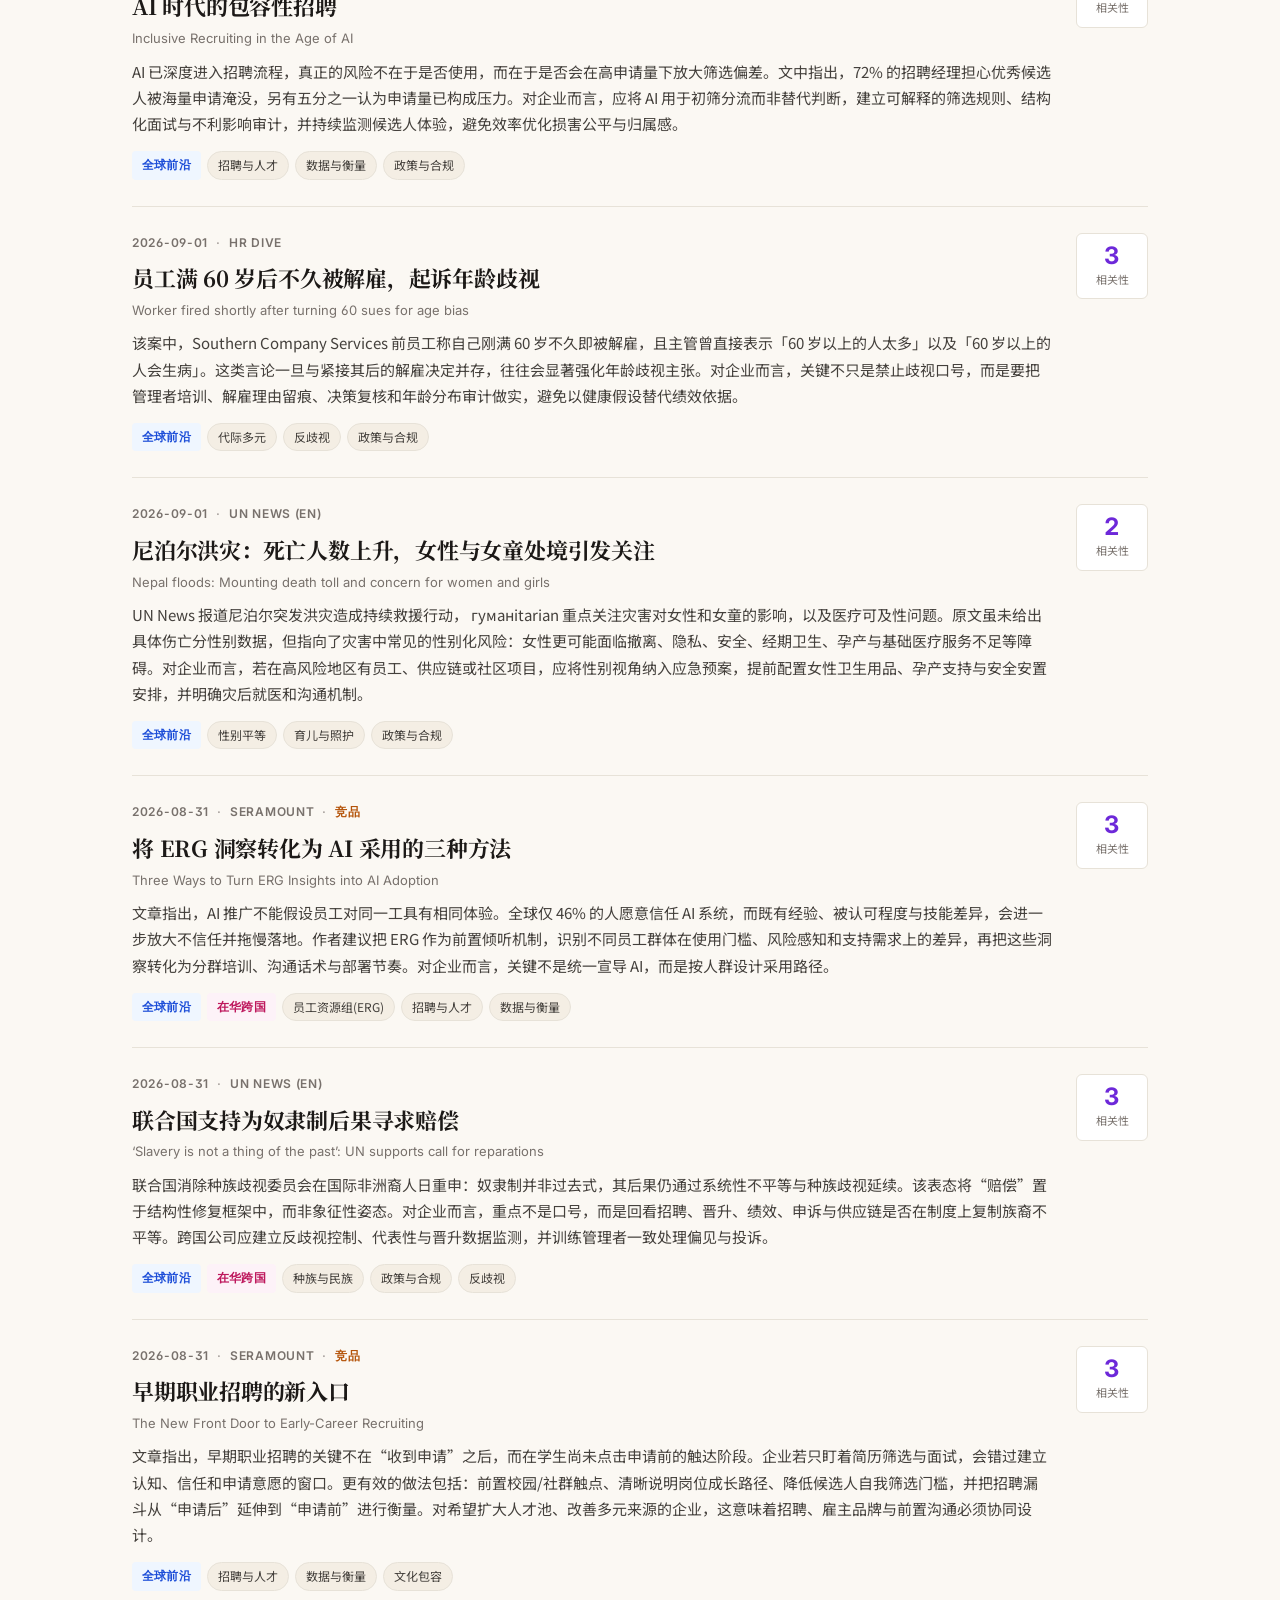
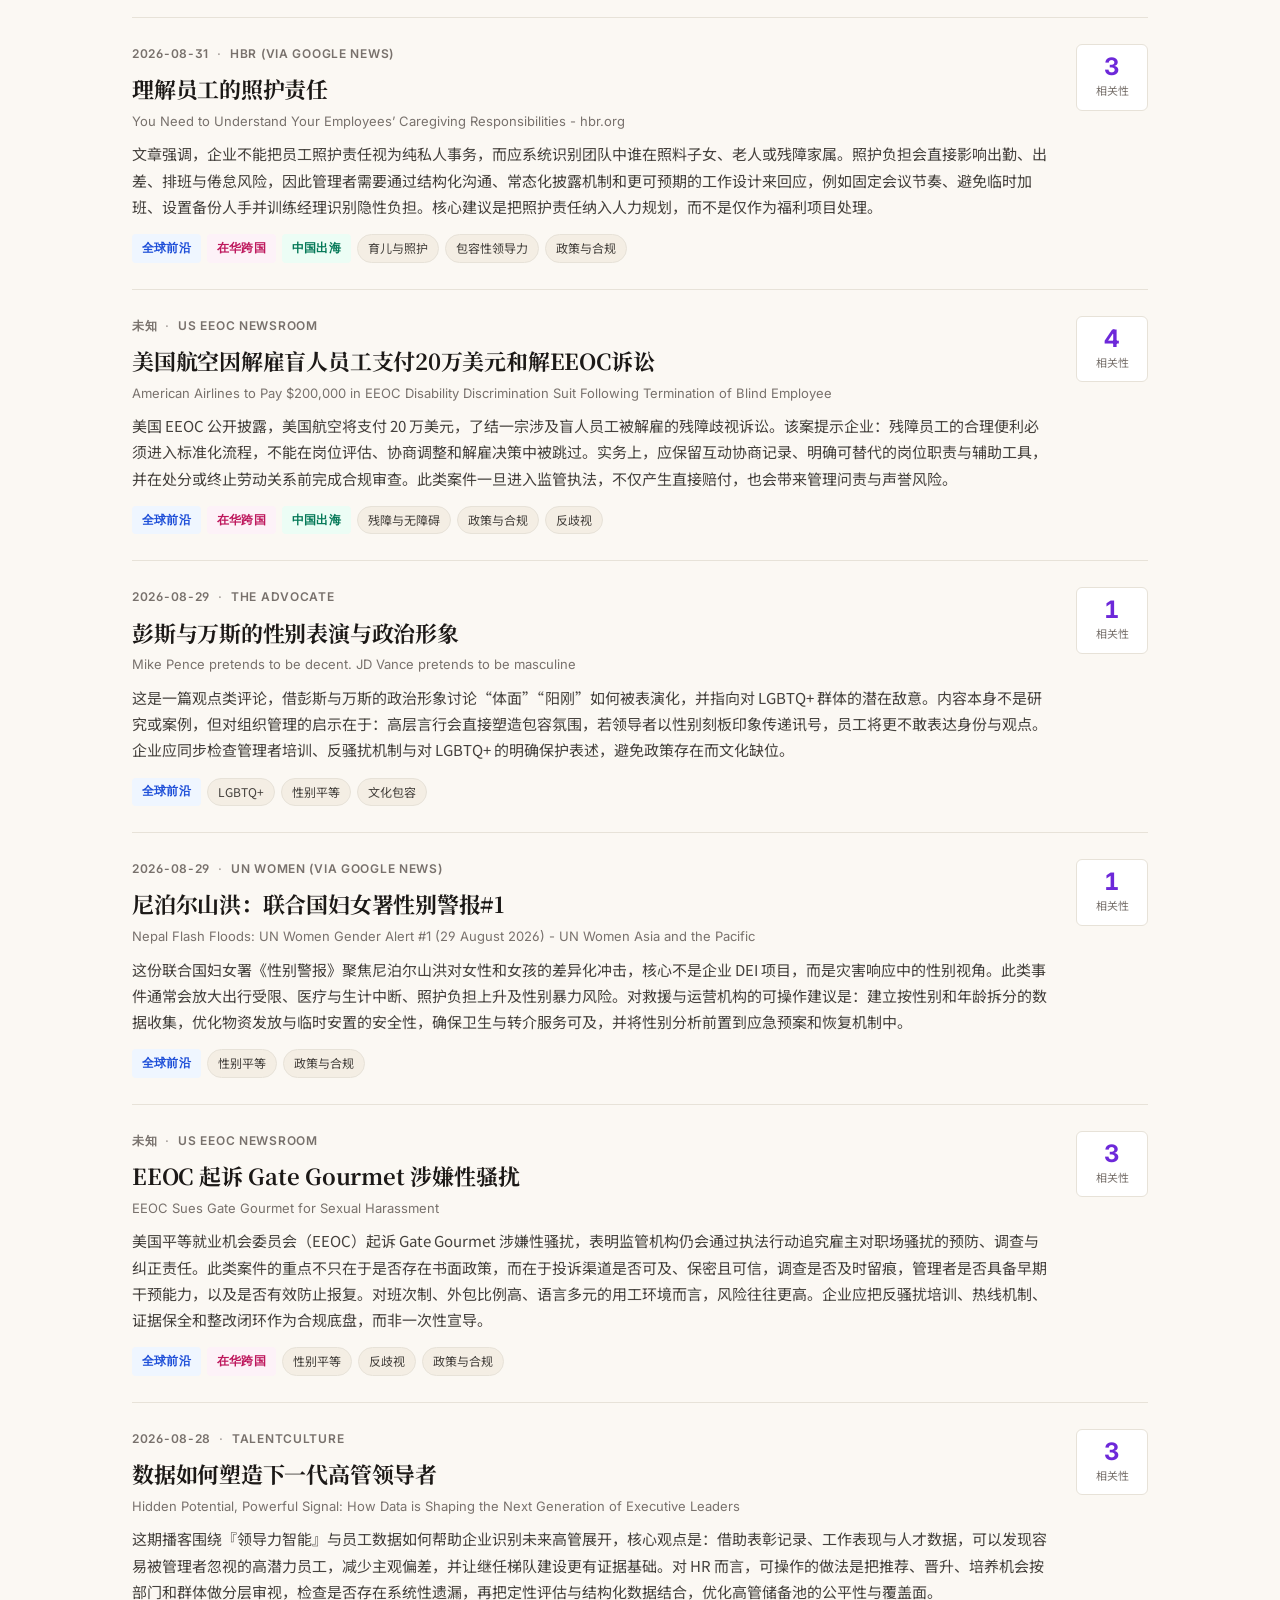
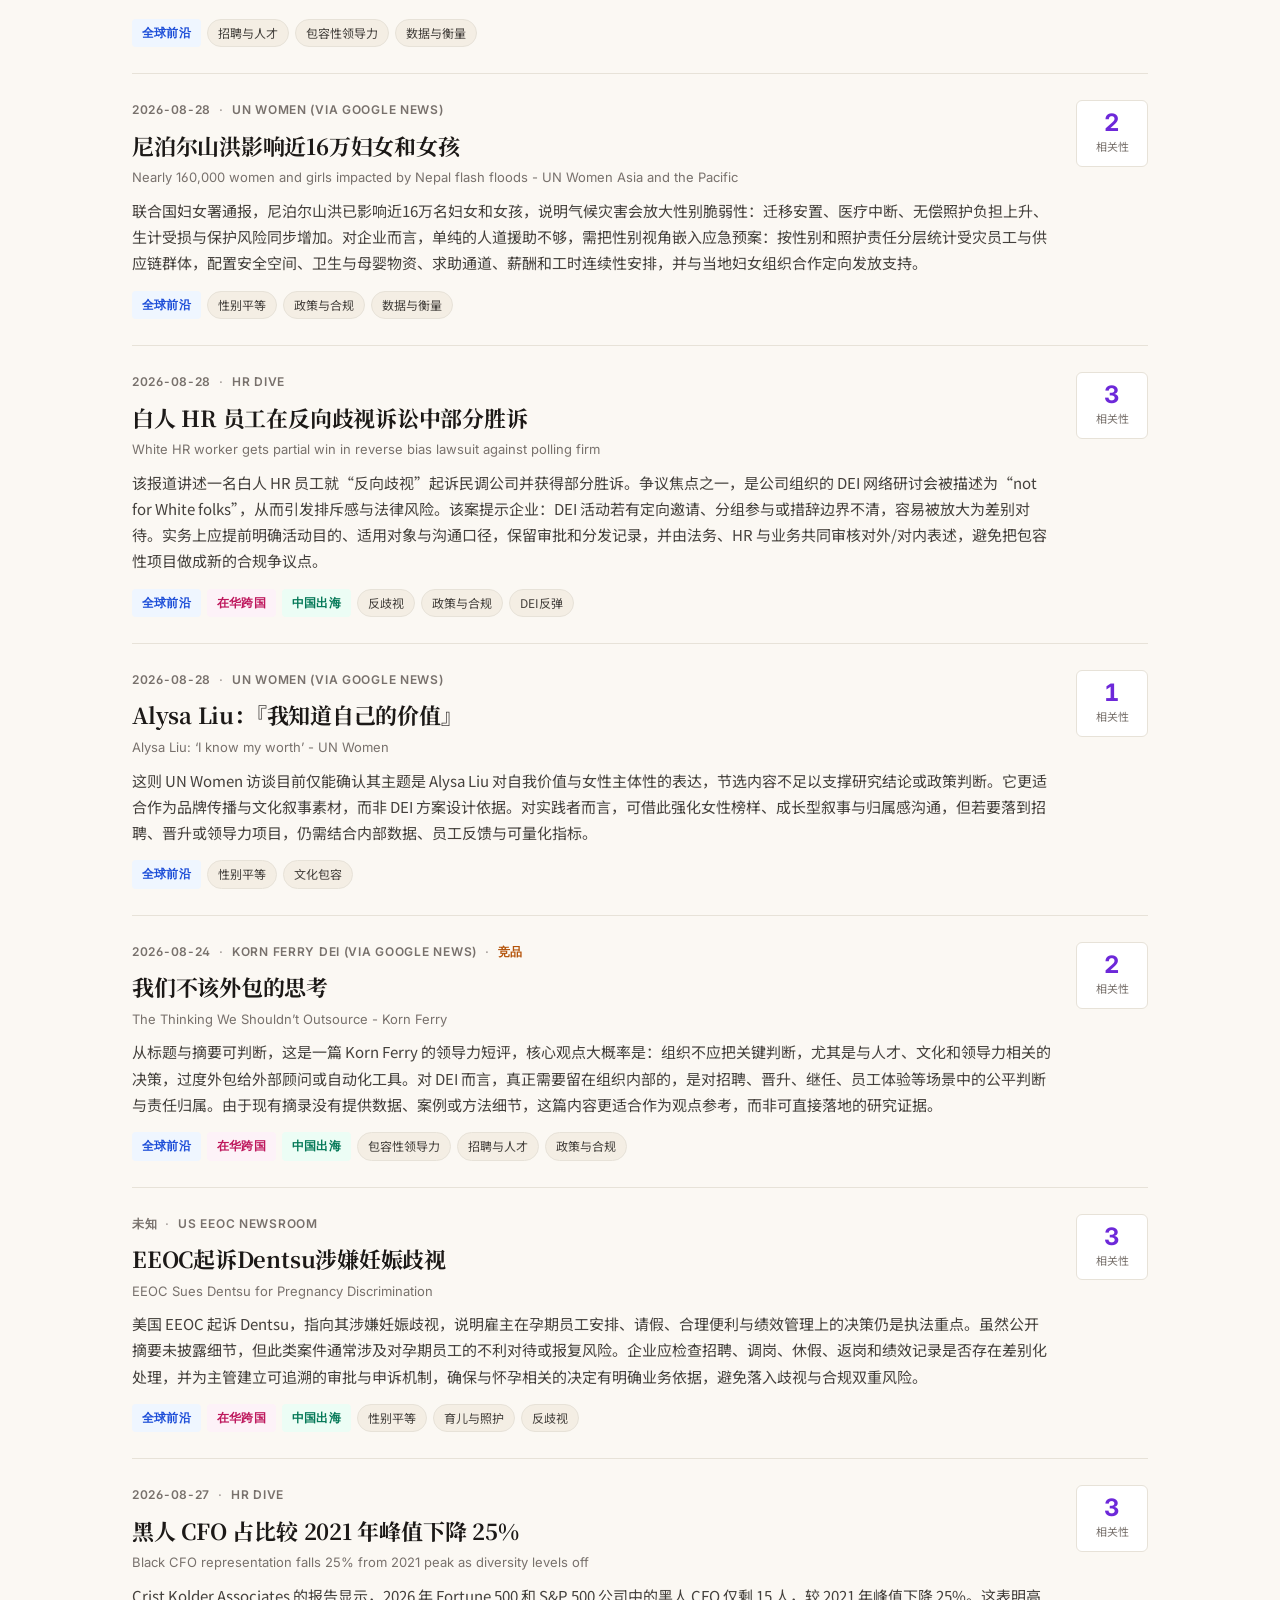
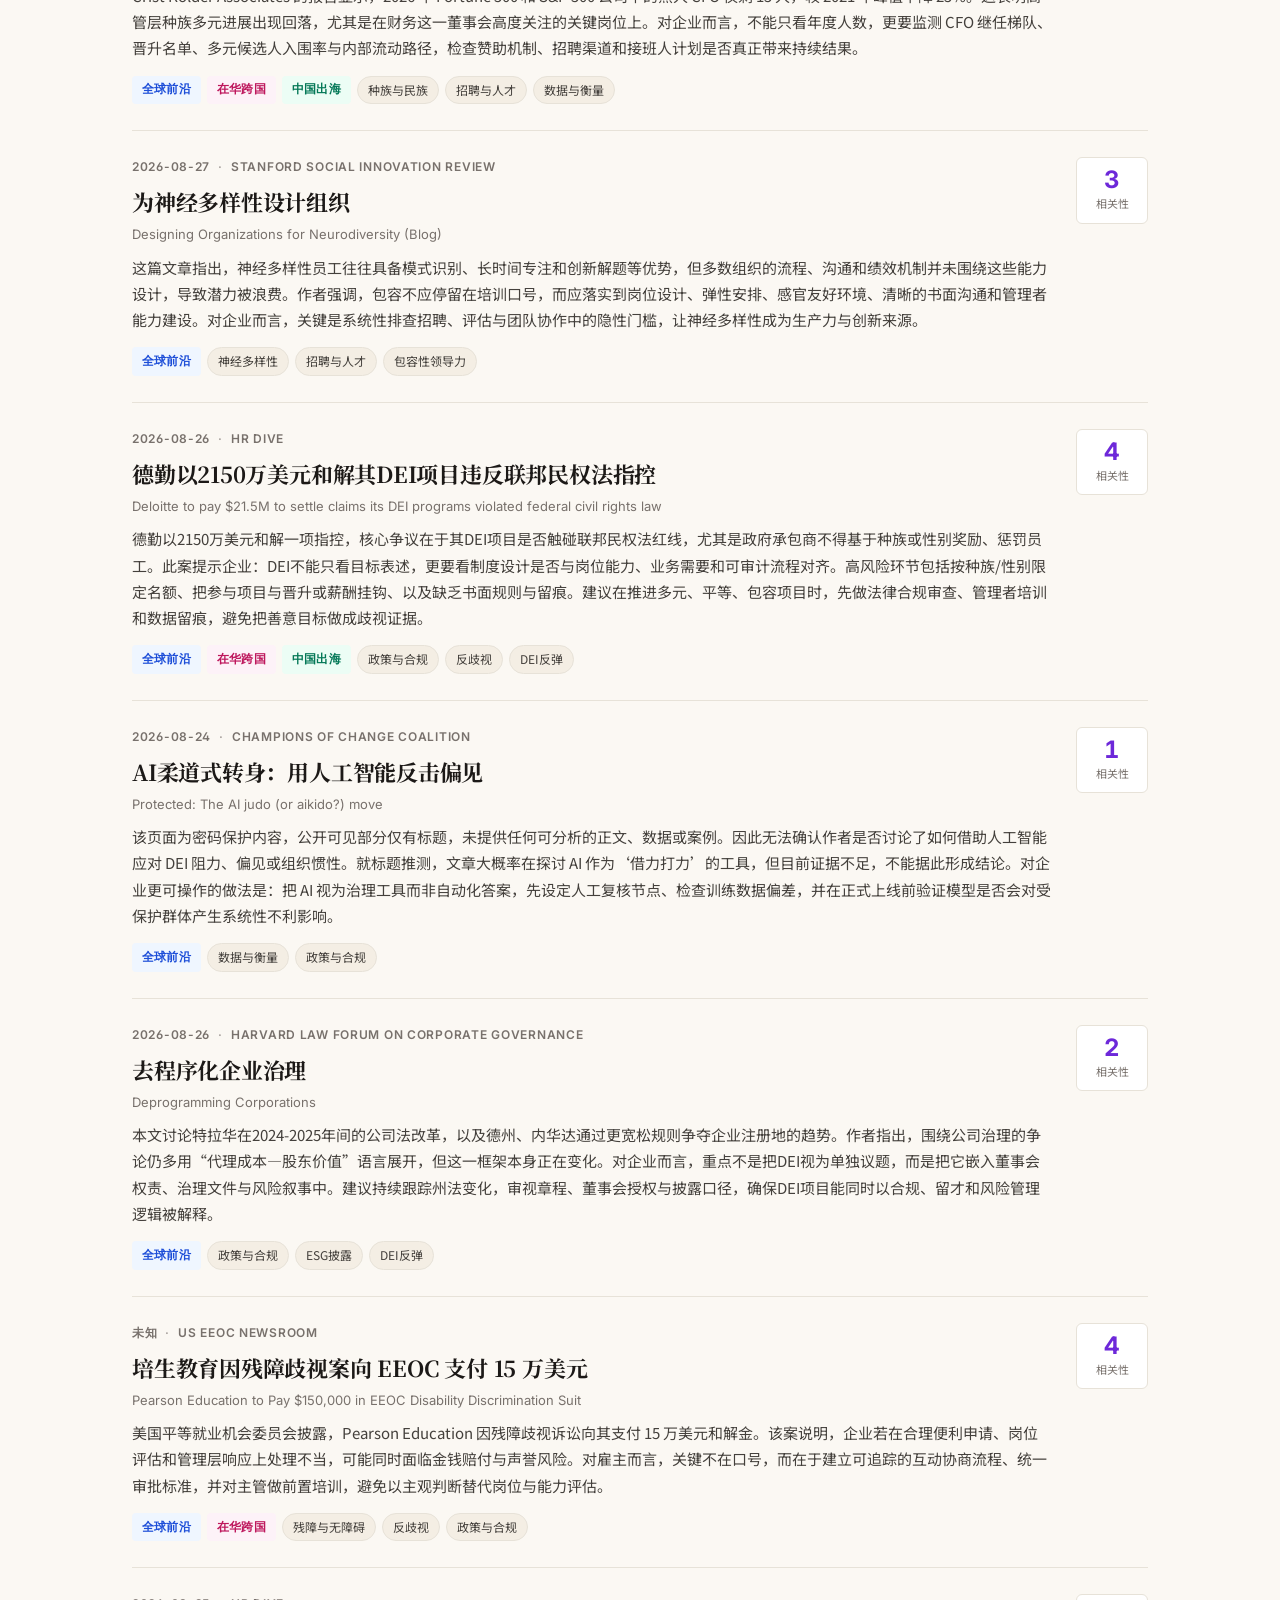
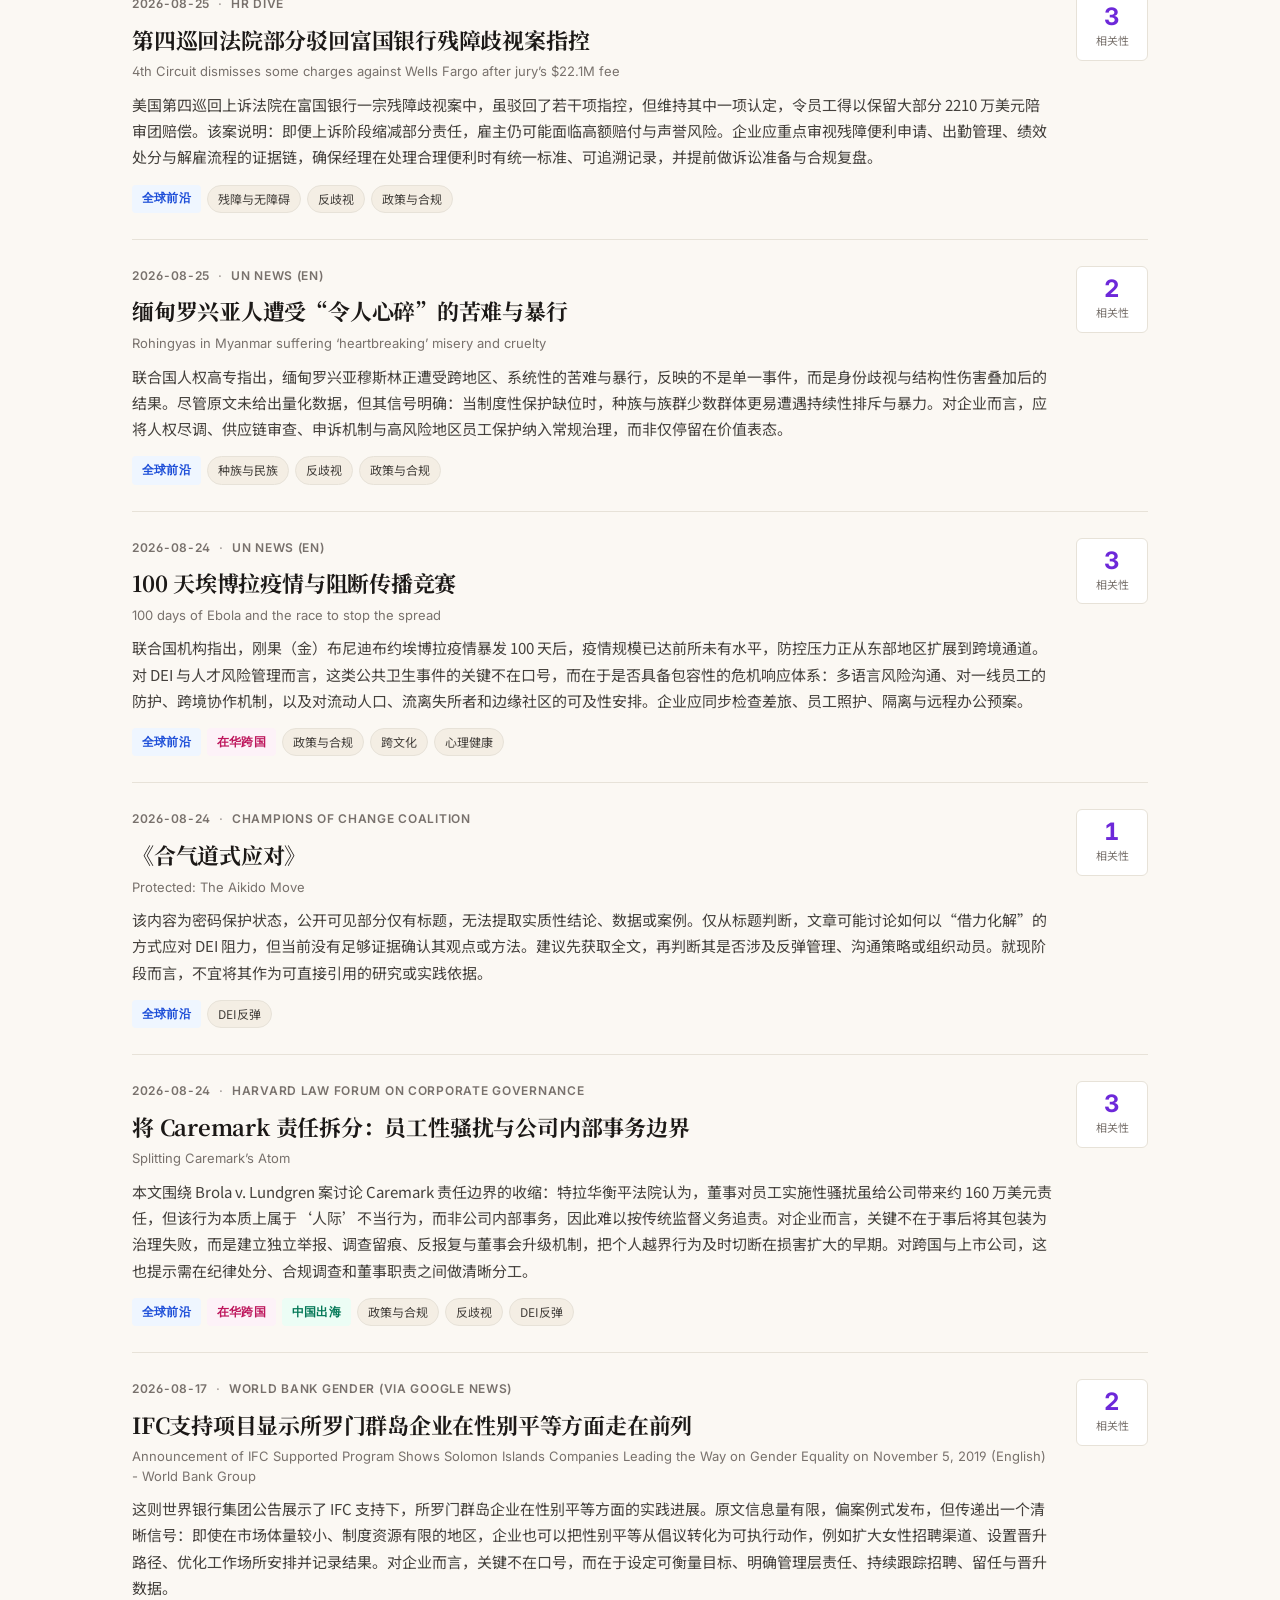
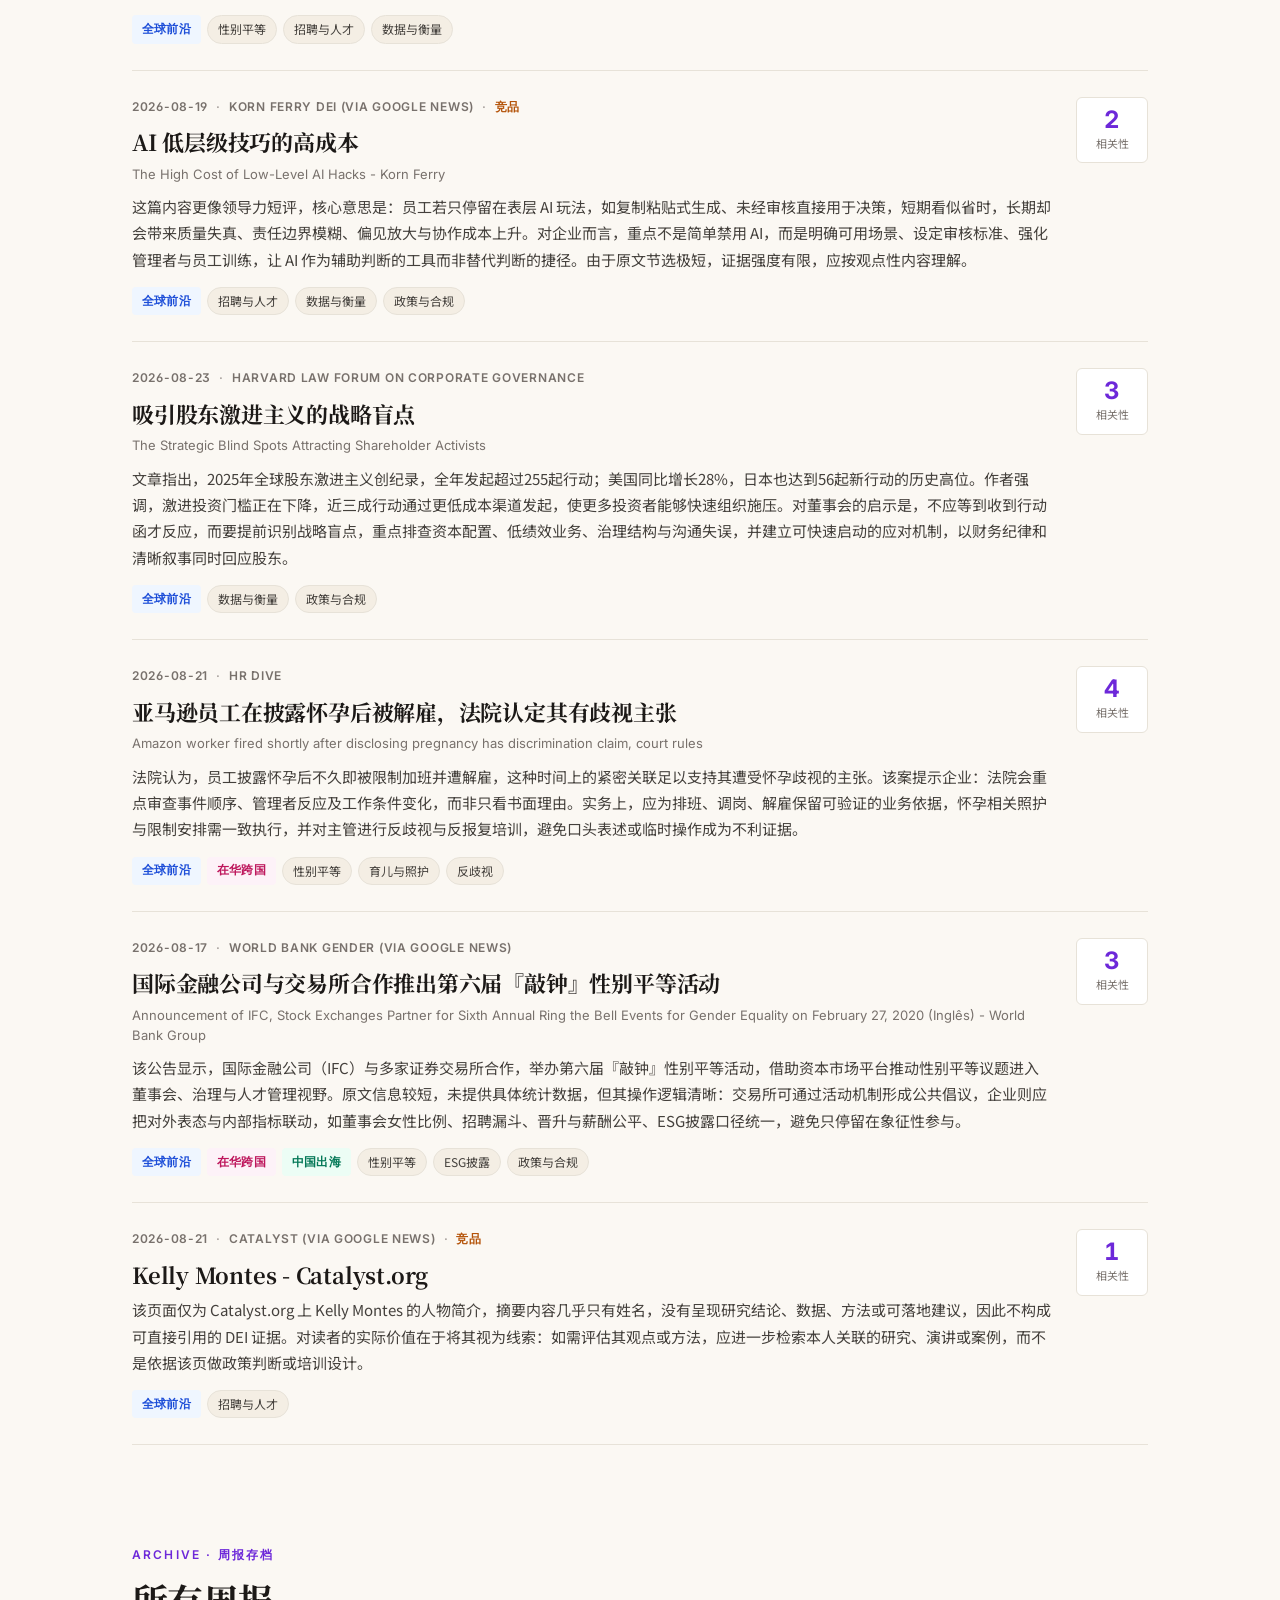
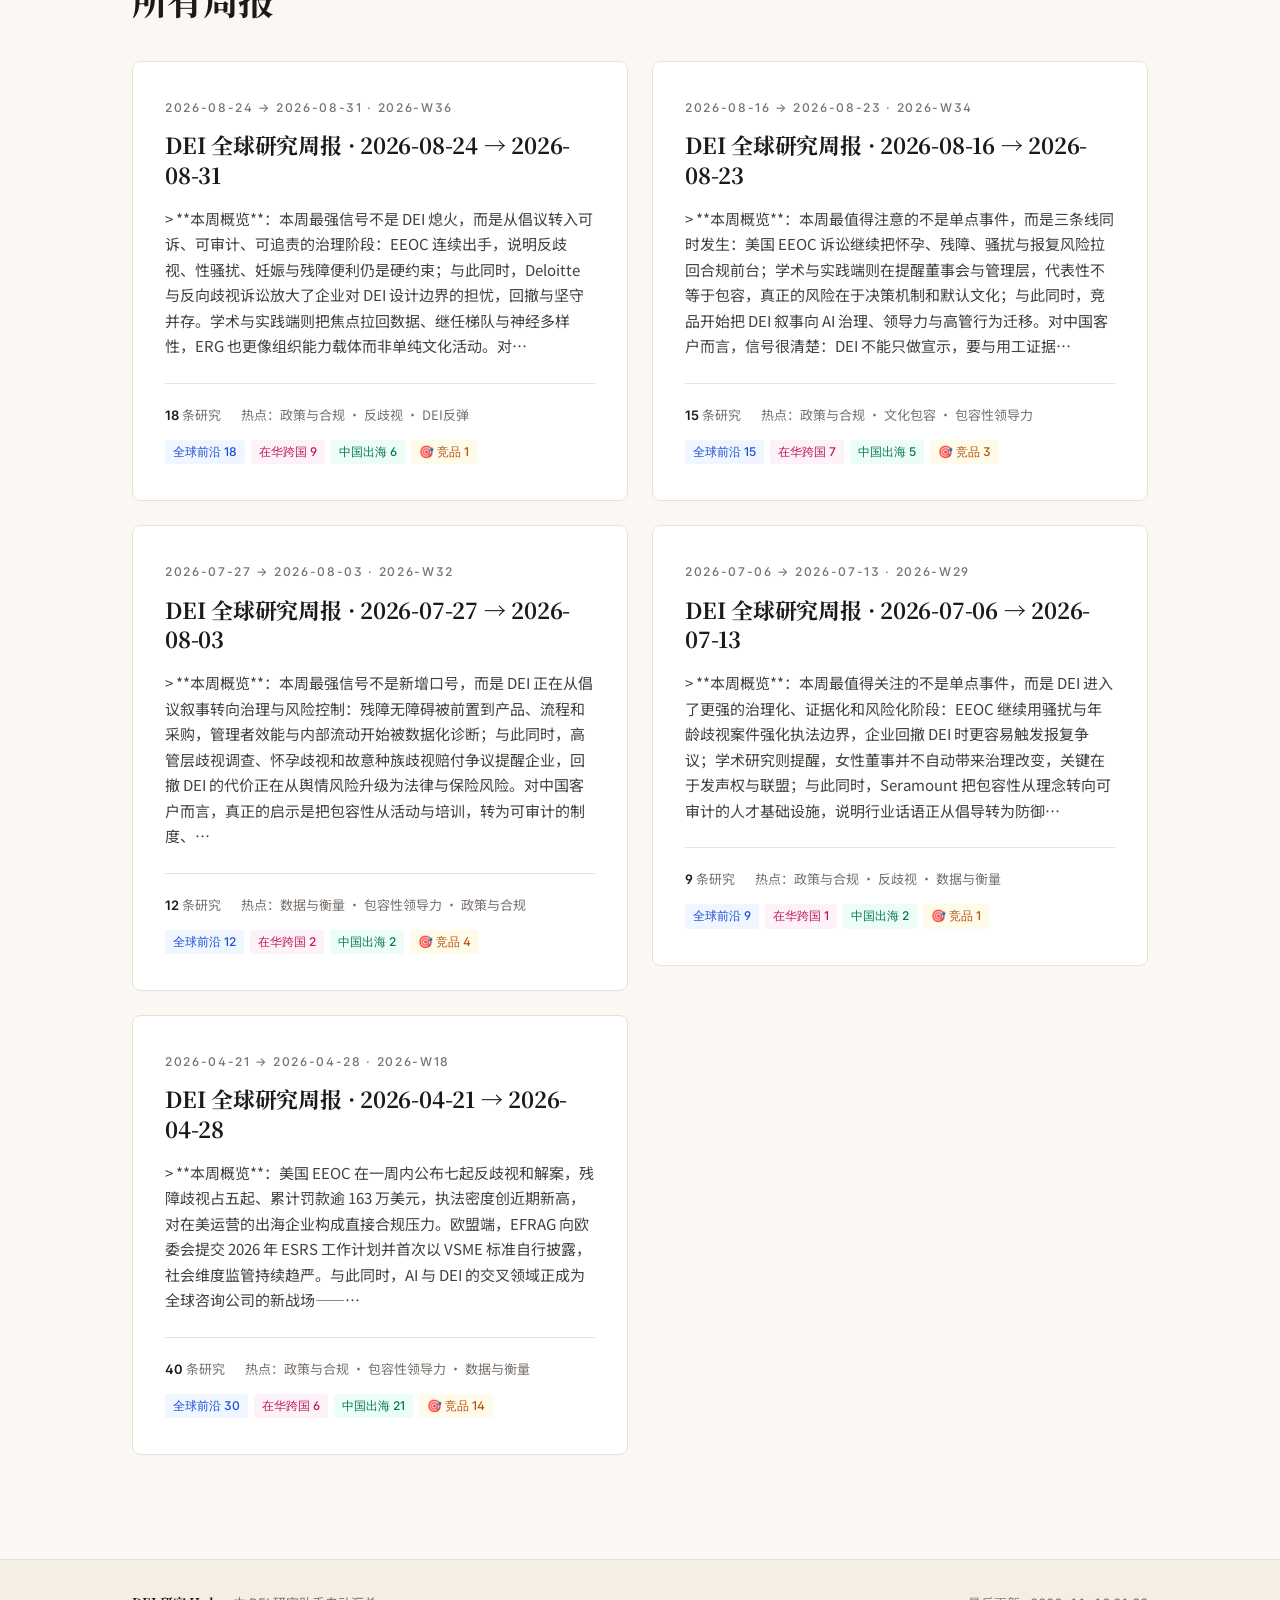
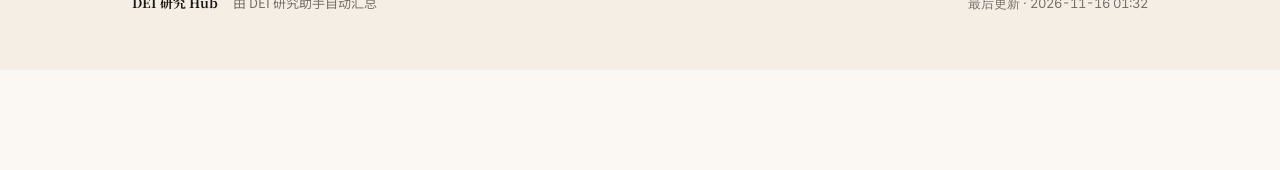
==== commit f0ebbe27: "chore(reports): weekly run 2026-11-16" ====
--- a/reports/site/index.html
+++ b/reports/site/index.html
@@ -1275,7 +1275,7 @@
                     <span class="brand-mini">DEI 研究 Hub</span>
                     <span style="margin-left: 12px;">由 DEI 研究助手自动汇总</span>
                 </div>
-                <div class="font-en">最后更新 · 2026-11-09 01:24</div>
+                <div class="font-en">最后更新 · 2026-11-16 01:32</div>
             </div>
         </div>
     </footer>
